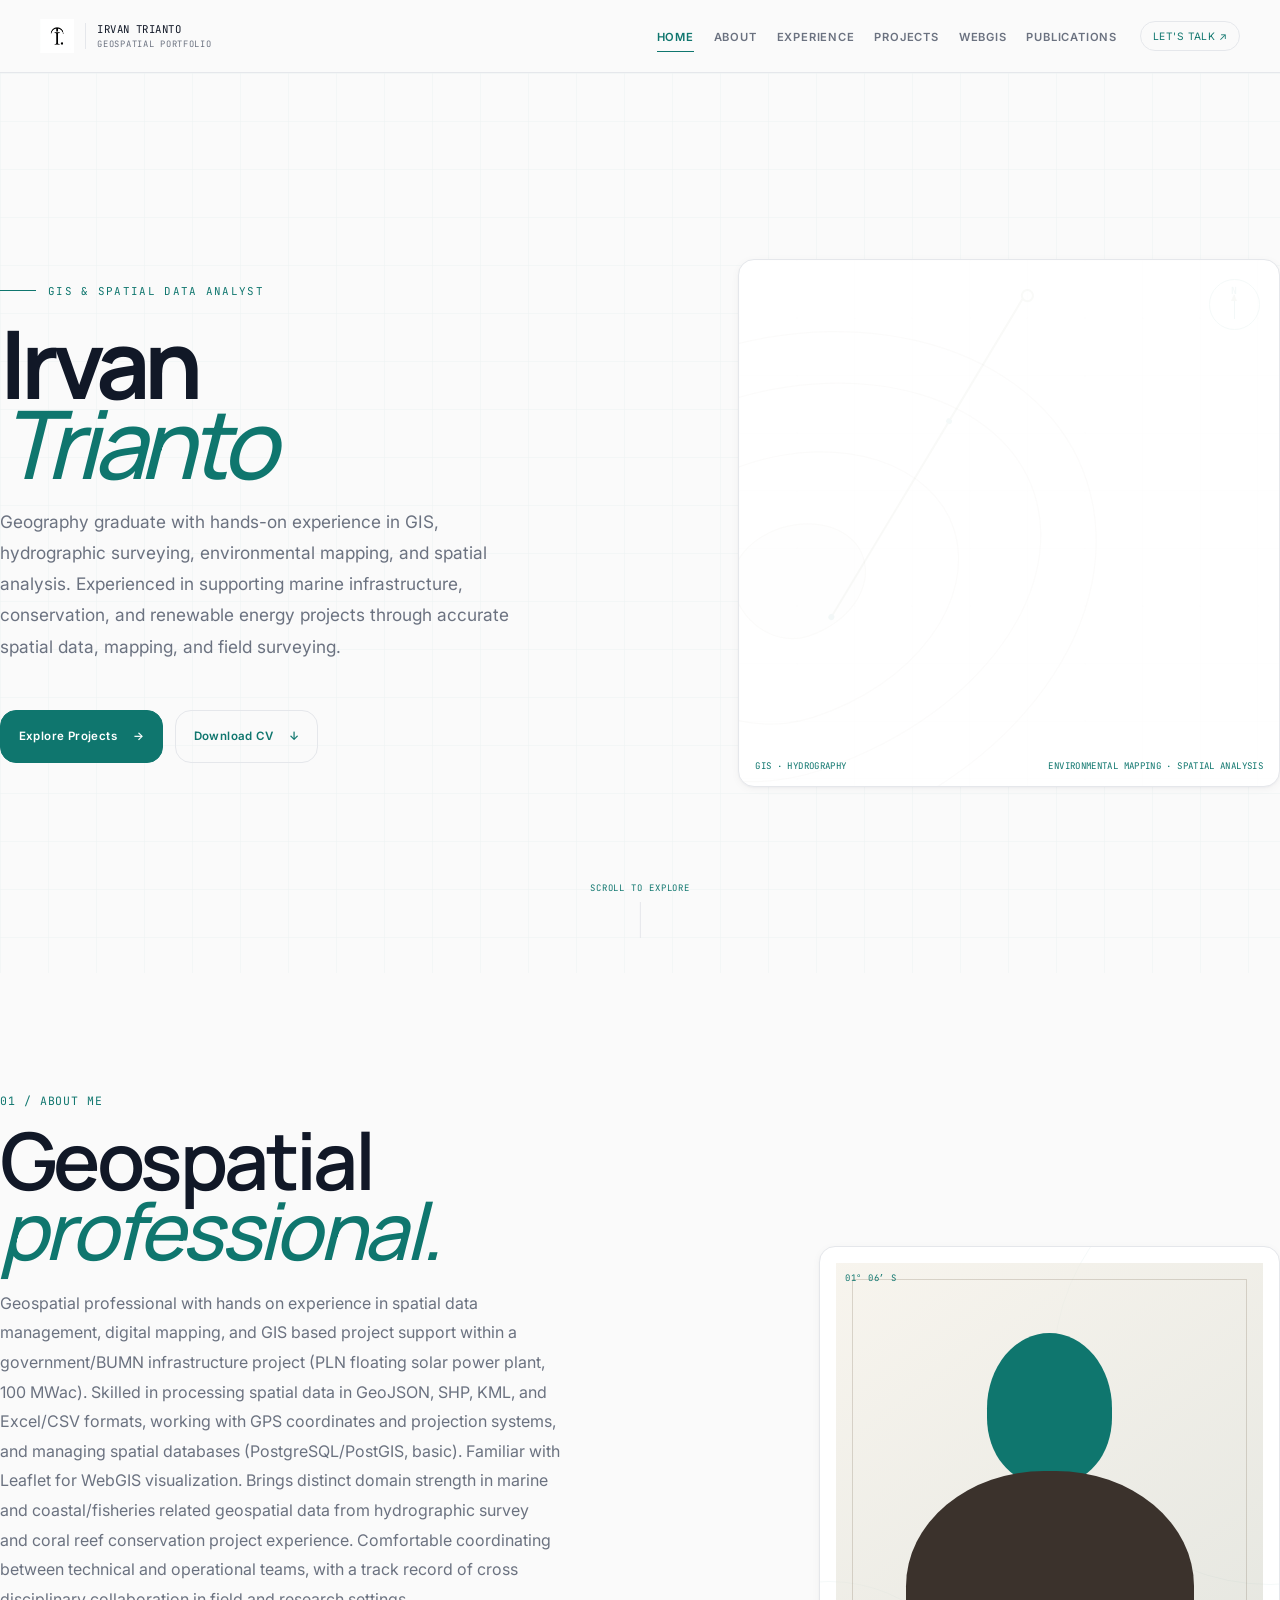
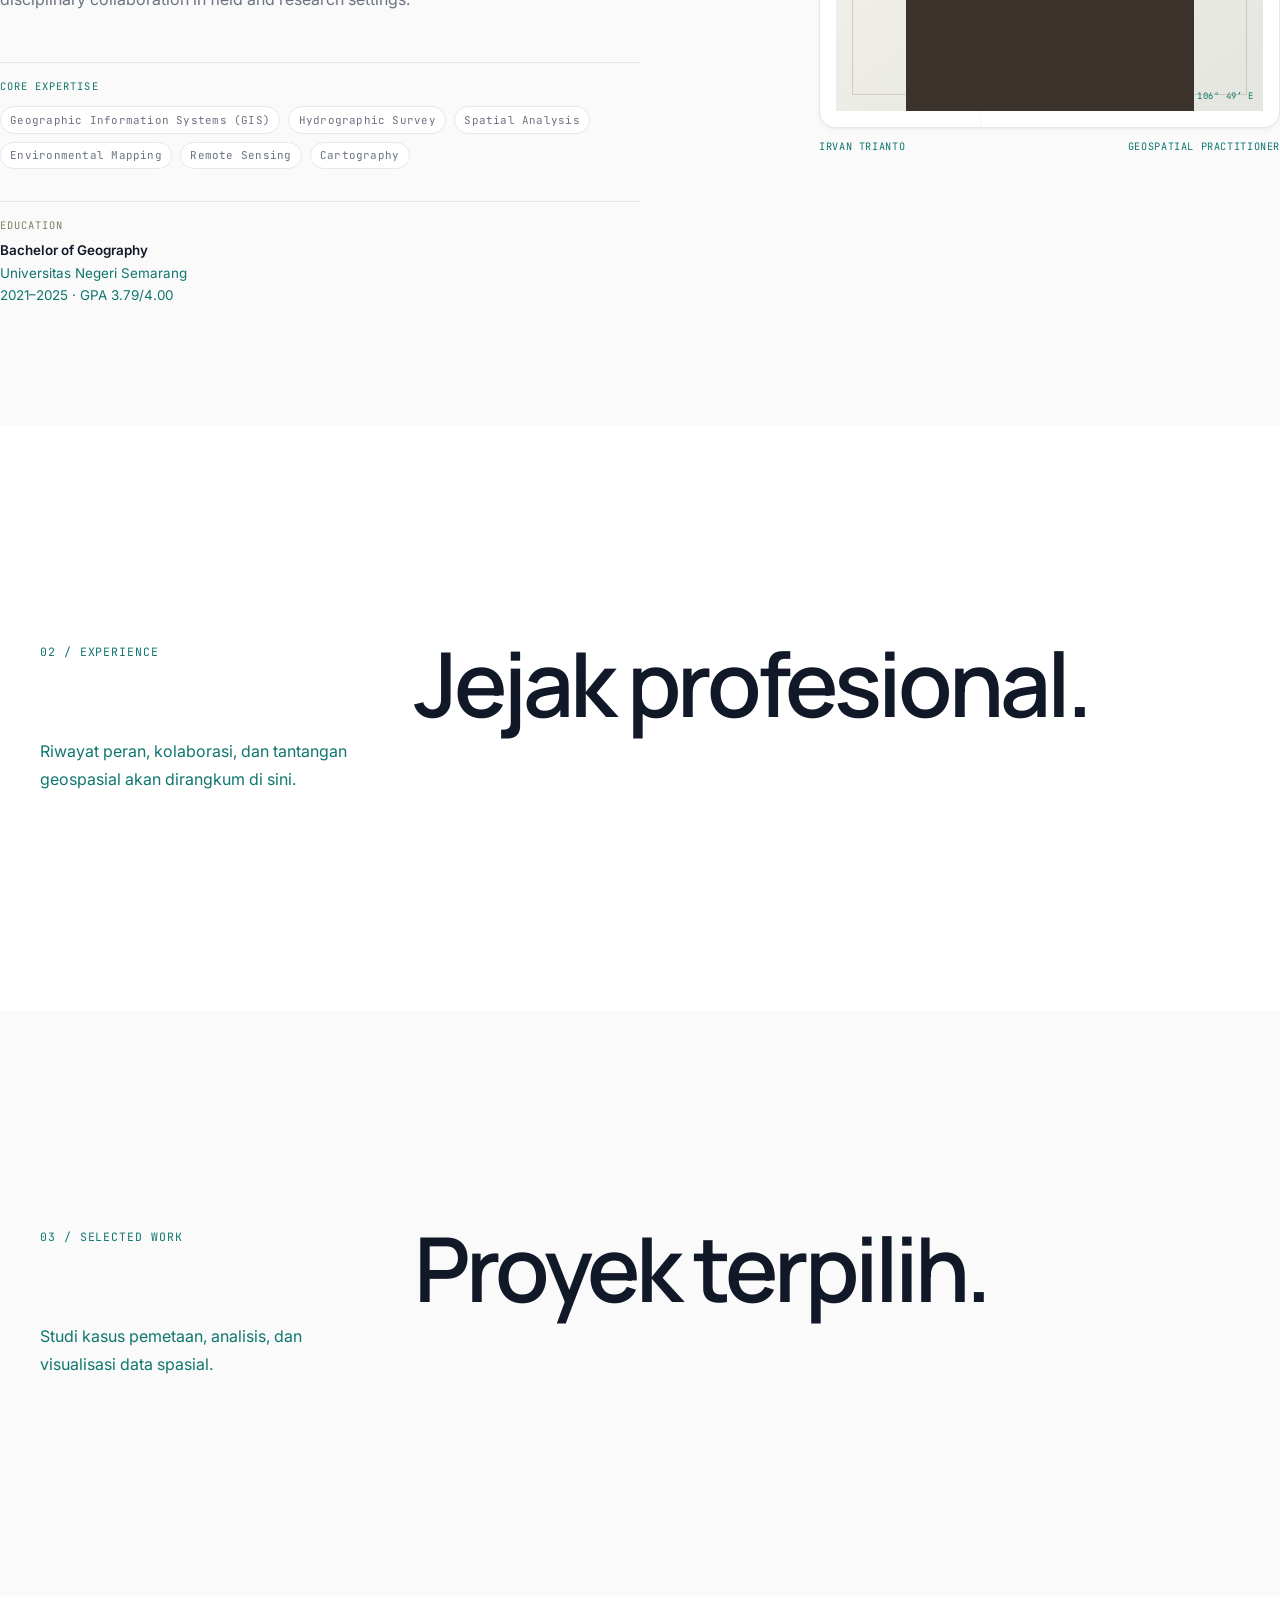
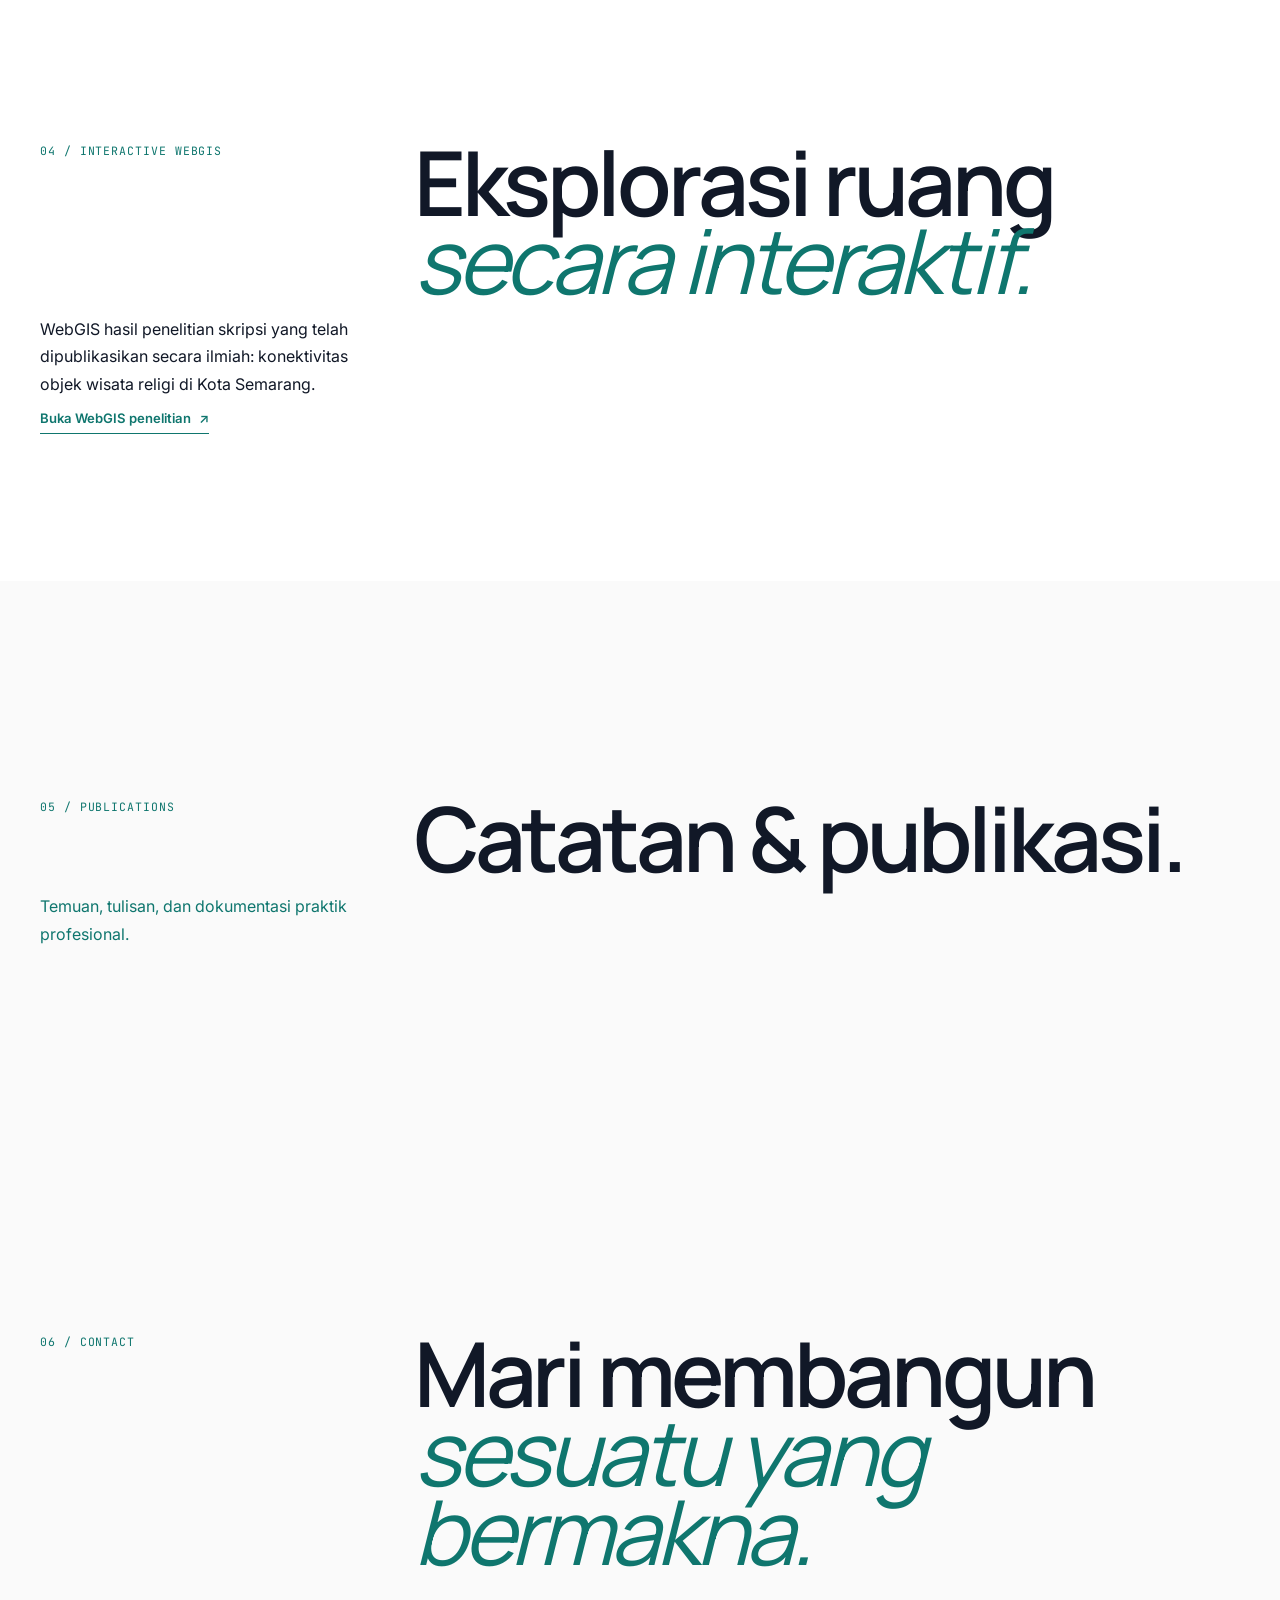
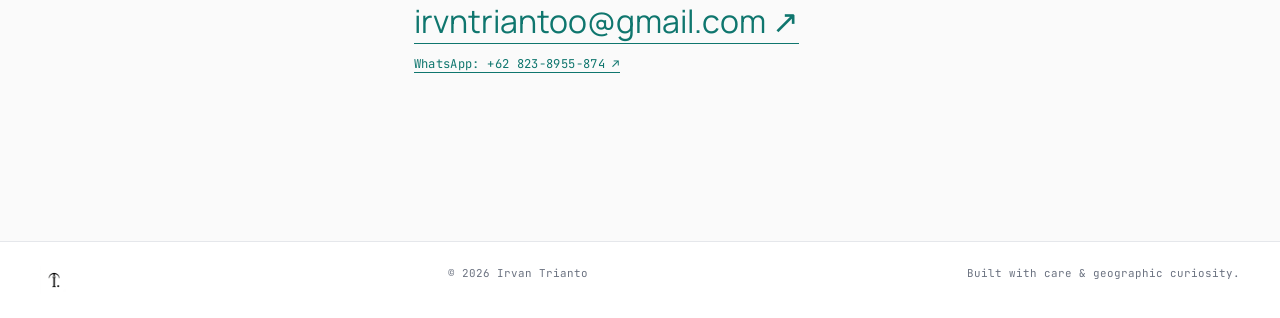
==== index.html @ 7fb6d243 "Refactor design system and brand identity" ====
<!DOCTYPE html>
<html lang="id">
<head>
  <meta charset="UTF-8">
  <meta name="viewport" content="width=device-width, initial-scale=1.0">
  <meta name="description" content="Portofolio GIS Irvan Trianto: pemetaan, hidrografi, lingkungan, dan WebGIS.">
  <title>Irvan Trianto | GIS Portfolio</title>
  <link rel="icon" href="assets/icons/logo.png" type="image/png">
  <link rel="stylesheet" href="assets/css/style.css">
</head>
<body>
  <a class="skip-link" href="#main-content">Lewati ke konten utama</a>

  <header class="site-header">
    <nav class="navbar container" aria-label="Navigasi utama">
      <a class="brand" href="#home" aria-label="Irvan Trianto, kembali ke beranda">
        <img class="brand__logo" src="assets/icons/logo.png" alt="" aria-hidden="true">
        <span class="brand__name">Irvan Trianto<small>Geospatial Portfolio</small></span>
      </a>
      <button class="menu-toggle" type="button" aria-expanded="false" aria-controls="nav-menu">
        <span class="sr-only">Buka menu navigasi</span><span></span><span></span>
      </button>
      <div class="nav-panel" id="nav-menu">
        <ul class="nav-menu">
          <li><a href="#home">Home</a></li><li><a href="#about">About</a></li>
          <li><a href="#experience">Experience</a></li><li><a href="#projects">Projects</a></li>
          <li><a href="#webgis">WebGIS</a></li><li><a href="#publications">Publications</a></li>
        </ul>
        <a class="nav-contact" href="#contact">Let's talk <span aria-hidden="true">↗</span></a>
      </div>
    </nav>
  </header>

  <main id="main-content">
    <section class="hero" id="home" aria-labelledby="hero-title">
      <div class="container section__content hero-grid grid grid--2">
        <div class="hero-copy section__header">
          <p class="hero-kicker">GIS &amp; Spatial Data Analyst</p>
          <h1 id="hero-title">Irvan<br><em>Trianto</em></h1>
          <p class="hero-lead">Geography graduate with hands-on experience in GIS, hydrographic surveying, environmental mapping, and spatial analysis. Experienced in supporting marine infrastructure, conservation, and renewable energy projects through accurate spatial data, mapping, and field surveying.</p>
          <div class="hero-actions">
            <a class="hero-button hero-button--primary" href="#projects">Explore Projects <span aria-hidden="true">→</span></a>
            <a class="hero-button hero-button--secondary" href="assets/documents/irvan-trianto-cv.pdf" download>Download CV <span aria-hidden="true">↓</span></a>
          </div>
        </div>
        <figure class="hero-map" aria-label="Ilustrasi peta topografi dekoratif">
          <div class="hero-map__grid" aria-hidden="true"></div>
          <div class="hero-map__contours" aria-hidden="true"><i></i><i></i><i></i><i></i></div>
          <div class="hero-map__route" aria-hidden="true"><span></span><span></span></div>
          <figcaption><span>GIS · Hydrography</span><span>Environmental Mapping · Spatial Analysis</span></figcaption>
          <div class="hero-compass" aria-hidden="true"><b>N</b><i></i></div>
        </figure>
      </div>
      <a class="scroll-cue" href="#about"><span>Scroll to explore</span><i aria-hidden="true"></i></a>
    </section>

    <section class="section about" id="about" aria-labelledby="about-title">
      <div class="container section__content about__grid grid grid--2">
        <div class="about__content section__header about-reveal">
          <p class="eyebrow">01 / About me</p>
          <h2 id="about-title">Geospatial<br><em>professional.</em></h2>
          <p class="about__bio">Geospatial professional with hands on experience in spatial data management, digital mapping, and GIS based project support within a government/BUMN infrastructure project (PLN floating solar power plant, 100 MWac). Skilled in processing spatial data in GeoJSON, SHP, KML, and Excel/CSV formats, working with GPS coordinates and projection systems, and managing spatial databases (PostgreSQL/PostGIS, basic). Familiar with Leaflet for WebGIS visualization. Brings distinct domain strength in marine and coastal/fisheries related geospatial data from hydrographic survey and coral reef conservation project experience. Comfortable coordinating between technical and operational teams, with a track record of cross disciplinary collaboration in field and research settings.</p>
          <div class="about__expertise" aria-labelledby="expertise-title">
            <p id="expertise-title">Core expertise</p>
            <ul class="expertise-tags"><li>Geographic Information Systems (GIS)</li><li>Hydrographic Survey</li><li>Spatial Analysis</li><li>Environmental Mapping</li><li>Remote Sensing</li><li>Cartography</li></ul>
          </div>
          <div class="about__education" aria-labelledby="education-title">
            <p id="education-title">Education</p>
            <p><strong>Bachelor of Geography</strong><span>Universitas Negeri Semarang</span><span>2021–2025 · GPA 3.79/4.00</span></p>
          </div>
        </div>
        <figure class="about__portrait about-reveal" aria-label="Area portrait profesional Irvan Trianto">
          <div class="portrait-frame">
            <div class="portrait-placeholder" aria-hidden="true"><span class="portrait-placeholder__head"></span><span class="portrait-placeholder__body"></span></div>
            <span class="portrait-coordinate portrait-coordinate--top" aria-hidden="true">01° 06′ S</span>
            <span class="portrait-coordinate portrait-coordinate--bottom" aria-hidden="true">106° 49′ E</span>
          </div>
          <figcaption><span>Irvan Trianto</span><span>Geospatial practitioner</span></figcaption>
        </figure>
      </div>
    </section>
    <section class="section section--tint" id="experience" aria-labelledby="experience-title"><div class="container section-intro"><p class="eyebrow">02 / Experience</p><h2 id="experience-title">Jejak profesional.</h2><p>Riwayat peran, kolaborasi, dan tantangan geospasial akan dirangkum di sini.</p></div></section>
    <section class="section" id="projects" aria-labelledby="projects-title"><div class="container section-intro"><p class="eyebrow">03 / Selected Work</p><h2 id="projects-title">Proyek terpilih.</h2><p>Studi kasus pemetaan, analisis, dan visualisasi data spasial.</p></div></section>
    <section class="section section--tint" id="webgis" aria-labelledby="webgis-title"><div class="container section-intro"><p class="eyebrow">04 / Interactive WebGIS</p><h2 id="webgis-title">Eksplorasi ruang<br><em>secara interaktif.</em></h2><div><p>WebGIS hasil penelitian skripsi yang telah dipublikasikan secara ilmiah: konektivitas objek wisata religi di Kota Semarang.</p><a class="text-link" href="projects/webgis-wisata-religi-semarang.html">Buka WebGIS penelitian <span aria-hidden="true">↗</span></a></div></div></section>
    <section class="section" id="publications" aria-labelledby="publications-title"><div class="container section-intro"><p class="eyebrow">05 / Publications</p><h2 id="publications-title">Catatan & publikasi.</h2><p>Temuan, tulisan, dan dokumentasi praktik profesional.</p></div></section>
    <section class="section section--contact" id="contact" aria-labelledby="contact-title"><div class="container section-intro"><p class="eyebrow">06 / Contact</p><h2 id="contact-title">Mari membangun<br><em>sesuatu yang bermakna.</em></h2><div class="contact-links"><a class="contact-email" href="mailto:irvntriantoo@gmail.com">irvntriantoo@gmail.com <span aria-hidden="true">↗</span></a><a class="contact-whatsapp" href="https://wa.me/628238955874" target="_blank" rel="noopener noreferrer">WhatsApp: +62 823-8955-874 <span aria-hidden="true">↗</span></a></div></div></section>
  </main>

  <footer class="site-footer"><div class="container"><a class="footer-logo" href="#home" aria-label="Kembali ke beranda"><img src="assets/icons/logo.png" alt="" aria-hidden="true"></a><p>© <span id="current-year"></span> Irvan Trianto</p><p>Built with care & geographic curiosity.</p></div></footer>
  <script src="assets/js/script.js"></script>
</body>
</html>
---- assets/css/style.css ----
@import url('https://fonts.googleapis.com/css2?family=Cormorant+Garamond:ital,wght@0,500;0,600;0,700;1,500;1,600&family=DM+Mono&family=Instrument+Serif:ital@0;1&family=Inter:wght@400;500;600;700&family=JetBrains+Mono:wght@400;500;600&family=Manrope:wght@400;500;600;700&display=swap');

:root { --cream:#f5f0e5; --beige:#e4d9c5; --paper:#fbf8f1; --brown:#3d3026; --ink:#221b16; --olive:#657054; --line:rgba(61,48,38,.2); --serif:"Instrument Serif", Georgia, serif; --sans:Manrope, Arial, sans-serif; --mono:"DM Mono", monospace; }
* { box-sizing:border-box; margin:0; }
html { scroll-behavior:smooth; scroll-padding-top:5rem; }
body { background:var(--cream); color:var(--ink); font:400 16px/1.7 var(--sans); }
a { color:inherit; text-decoration:none; } ul { list-style:none; padding:0; } button { font:inherit; } ::selection { background:var(--olive); color:var(--paper); }
.container { width:min(1200px, calc(100% - 3rem)); margin:auto; }.sr-only { position:absolute; width:1px; height:1px; padding:0; margin:-1px; overflow:hidden; clip:rect(0,0,0,0); white-space:nowrap; border:0; }
.skip-link { position:fixed; top:1rem; left:1rem; z-index:20; padding:.6rem 1rem; background:var(--ink); color:var(--paper); transform:translateY(-200%); }.skip-link:focus { transform:translateY(0); }
.site-header { position:sticky; top:0; z-index:10; border-bottom:1px solid var(--line); background:rgba(245,240,229,.82); backdrop-filter:blur(14px); transition:box-shadow .25s, background-color .25s; }.site-header.is-scrolled { background:rgba(251,248,241,.94); box-shadow:0 6px 22px rgba(61,48,38,.07); }.navbar { min-height:5.25rem; display:flex; align-items:center; justify-content:space-between; gap:1.5rem; }.brand { display:flex; align-items:center; gap:.7rem; flex-shrink:0; }.brand__mark { color:var(--brown); font:600 2rem/1 var(--serif); letter-spacing:-.1em; }.brand__mark span { color:var(--olive); }.brand__name { padding-left:.7rem; border-left:1px solid var(--line); color:var(--brown); font:.67rem/1.2 var(--mono); letter-spacing:.04em; text-transform:uppercase; }.brand__name small { display:block; margin-top:.2rem; color:var(--olive); font-size:.55rem; letter-spacing:.08em; }
.nav-panel,.nav-menu { display:flex; align-items:center; }.nav-panel { gap:1.45rem; }.nav-menu { gap:1.25rem; }.nav-menu a { position:relative; color:var(--brown); font-size:.66rem; font-weight:600; letter-spacing:.07em; text-transform:uppercase; }.nav-menu a::after { content:""; position:absolute; right:0; bottom:-.48rem; left:0; height:1px; background:var(--olive); transform:scaleX(0); transform-origin:right; transition:transform .22s ease; }.nav-menu a:hover::after,.nav-menu a:focus-visible::after,.nav-menu a[aria-current="page"]::after { transform:scaleX(1); transform-origin:left; }.nav-menu a:hover,.nav-menu a:focus-visible,.nav-menu a[aria-current="page"] { color:var(--olive); }.nav-contact { padding:.54rem .75rem; border:1px solid var(--brown); color:var(--brown); font:.64rem/1 var(--mono); letter-spacing:.04em; text-transform:uppercase; transition:background-color .2s,color .2s; }.nav-contact:hover,.nav-contact:focus-visible { background:var(--brown); color:var(--paper); }.menu-toggle { display:none; }
.section { min-height:65vh; display:grid; align-items:center; padding:7rem 0; position:relative; overflow:hidden; }.section--tint { background:var(--beige); }.section-intro { display:grid; grid-template-columns:minmax(8rem,.65fr) minmax(0,1.65fr); gap:1rem 3rem; }.section-intro > p:not(.eyebrow) { max-width:32rem; align-self:end; color:var(--brown); }.eyebrow { color:var(--olive); font: .72rem/1.4 var(--mono); letter-spacing:.08em; text-transform:uppercase; }.section h2 { grid-column:2; max-width:14ch; color:var(--brown); font:clamp(3rem,7vw,6.2rem)/.88 var(--serif); letter-spacing:-.045em; }.section h2 em,.hero h1 em { color:var(--olive); font-weight:400; }.text-link { display:inline-flex; gap:.5rem; align-items:center; width:max-content; border-bottom:1px solid var(--brown); padding-bottom:.2rem; font-size:.82rem; font-weight:600; }.text-link:hover { color:var(--olive); border-color:var(--olive); }
.hero { min-height:calc(100svh - 5rem); padding:5rem 0; display:grid; align-items:center; background-color:var(--paper); }.section-map { background-image:radial-gradient(ellipse at 12% 48%,transparent 0 7%,rgba(101,112,84,.13) 7.2% 7.5%,transparent 7.7% 12%,rgba(101,112,84,.1) 12.2% 12.45%,transparent 12.7% 19%),linear-gradient(125deg,transparent 75%,rgba(61,48,38,.06) 75.1% 75.3%,transparent 75.4%); }.hero-grid { display:grid; grid-template-columns:1.5fr .75fr; gap:3rem; align-items:end; }.hero-copy { max-width:46rem; }.hero h1 { margin:.7rem 0 1.8rem; color:var(--brown); font:clamp(5.2rem,12vw,10rem)/.73 var(--serif); letter-spacing:-.07em; }.hero-lead { max-width:31rem; color:var(--brown); font-size:clamp(1rem,2vw,1.18rem); }.hero-actions { display:flex; align-items:center; gap:1.8rem; margin-top:2.3rem; }.button { display:inline-block; padding:.8rem 1.3rem; background:var(--brown); color:var(--paper); font-size:.78rem; font-weight:600; }.button:hover { background:var(--olive); }.map-card { min-height:19rem; padding:1.5rem; display:flex; flex-direction:column; justify-content:space-between; border:1px solid var(--brown); background:rgba(228,217,197,.38); }.map-card__number { font:.68rem var(--mono); color:var(--olive); }.map-card__label { font:.75rem/1.6 var(--mono); text-transform:uppercase; }.compass { position:relative; margin:auto; width:5.2rem; height:5.2rem; border:1px solid var(--brown); border-radius:50%; display:grid; place-items:start center; padding-top:.25rem; font:.65rem var(--mono); }.compass i { position:absolute; top:1.15rem; width:1px; height:2.7rem; background:var(--brown); transform:rotate(35deg); }.compass i::after { content:""; position:absolute; top:-.05rem; left:-.24rem; border-left:.25rem solid transparent; border-right:.25rem solid transparent; border-bottom:.6rem solid var(--olive); }
.section-intro .text-link,.contact-email { grid-column:2; margin-top:.6rem; }.section--contact { min-height:75vh; }.contact-email { width:max-content; color:var(--olive); border-bottom:1px solid currentColor; font:clamp(1.2rem,3vw,2rem) var(--serif); }.site-footer { padding:1.5rem 0; background:var(--brown); color:var(--beige); font:.68rem var(--mono); }.site-footer .container { display:flex; justify-content:space-between; gap:1rem; }
@media (max-width:800px) { .brand__name { display:none; }.menu-toggle { display:grid; width:2.6rem; height:2.6rem; padding:.72rem; gap:.38rem; border:1px solid var(--line); background:transparent; cursor:pointer; }.menu-toggle span:not(.sr-only) { height:1px; background:var(--brown); transition:transform .2s; }.menu-toggle[aria-expanded="true"] span:nth-of-type(2) { transform:translateY:.19rem rotate(45deg); }.menu-toggle[aria-expanded="true"] span:nth-of-type(3) { transform:translateY:-.19rem rotate(-45deg); }.nav-panel { position:absolute; top:calc(100% + 1px); left:0; width:100%; padding:1.5rem max(1.5rem, calc((100% - 1120px)/2)) 1.75rem; display:none; flex-direction:column; align-items:flex-start; gap:1.5rem; background:var(--cream); border-bottom:1px solid var(--line); }.nav-panel.is-open { display:flex; }.nav-menu { flex-direction:column; align-items:flex-start; gap:1.1rem; }.nav-menu a { font-size:.78rem; }.nav-contact { font-size:.7rem; }.hero-grid { grid-template-columns:1fr; }.map-card { min-height:12rem; max-width:24rem; }.section-intro { grid-template-columns:1fr; }.section h2,.section-intro .text-link,.contact-email { grid-column:1; }.section { min-height:auto; padding:5rem 0; } }
@media (max-width:480px) { .container { width:min(100% - 2rem,1120px); }.hero { padding:3.5rem 0; }.hero h1 { font-size:4.6rem; }.hero-actions { align-items:flex-start; flex-direction:column; gap:1.2rem; }.site-footer .container { flex-direction:column; } }
@media (prefers-reduced-motion:reduce) { html { scroll-behavior:auto; } *,*::before,*::after { transition-duration:.01ms !important; } }

/* Sprint 5: Hero */
.hero { --hero-cream:#efe6d2; --hero-brown:#6e5a44; --hero-dark:#3b322c; --hero-olive:#7a8061; --hero-border:#d6cdbd; position:relative; min-height:100svh; display:grid; align-items:center; padding:120px 0; overflow:hidden; background:#f5f1e8; color:var(--hero-dark); font-family:Inter,Arial,sans-serif; }
.hero::before { content:""; position:absolute; inset:0; pointer-events:none; opacity:.45; background:linear-gradient(90deg,transparent 49.95%,rgba(110,90,68,.12) 50%,transparent 50.05%),linear-gradient(rgba(110,90,68,.04) 1px,transparent 1px); background-size:100% 100%,100% 2.5rem; }
.hero-grid { position:relative; z-index:1; display:grid; grid-template-columns:minmax(0,1.08fr) minmax(22rem,.92fr); gap:clamp(3rem,8vw,8rem); align-items:center; }
.hero-copy { max-width:41rem; }.hero-kicker { display:flex; align-items:center; gap:.8rem; color:var(--hero-olive); font:.68rem/1.5 var(--mono); letter-spacing:.12em; text-transform:uppercase; }.hero-kicker::before { content:""; width:2.25rem; height:1px; background:currentColor; }
.hero h1 { margin:1.35rem 0 1.7rem; color:var(--hero-dark); font:600 clamp(4rem,7.4vw,7.35rem)/.84 "Cormorant Garamond",Georgia,serif; letter-spacing:-.055em; }.hero h1 em { color:var(--hero-brown); font-weight:500; }
.hero-lead { max-width:33rem; color:#5d5147; font-size:clamp(.98rem,1.35vw,1.1rem); line-height:1.8; }.hero-actions { display:flex; flex-wrap:wrap; align-items:center; gap:.8rem; margin-top:2.35rem; }.hero-button { display:inline-flex; align-items:center; gap:1.1rem; padding:.9rem 1.1rem; border:1px solid var(--hero-brown); font-size:.72rem; font-weight:600; letter-spacing:.035em; transition:background-color .2s,color .2s,transform .2s; }.hero-button:hover { transform:translateY(-2px); }.hero-button--primary { background:var(--hero-brown); color:#f5f1e8; }.hero-button--primary:hover { background:var(--hero-olive); border-color:var(--hero-olive); }.hero-button--secondary { color:var(--hero-brown); }.hero-button--secondary:hover { background:var(--hero-cream); }
.hero-map { position:relative; isolation:isolate; min-height:clamp(25rem,42vw,33rem); margin:0; overflow:hidden; border:1px solid var(--hero-border); background:var(--hero-cream); }.hero-map__grid { position:absolute; inset:0; opacity:.6; background-image:linear-gradient(rgba(110,90,68,.14) 1px,transparent 1px),linear-gradient(90deg,rgba(110,90,68,.14) 1px,transparent 1px); background-size:3.6rem 3.6rem; }.hero-map__contours { position:absolute; inset:0; transform:rotate(-18deg) scale(1.25); }.hero-map__contours i { position:absolute; border:1px solid rgba(110,90,68,.5); border-radius:48% 52% 57% 43% / 42% 48% 52% 58%; }.hero-map__contours i:nth-child(1) { width:92%; height:76%; top:11%; left:-29%; }.hero-map__contours i:nth-child(2) { width:76%; height:58%; top:19%; left:-21%; }.hero-map__contours i:nth-child(3) { width:50%; height:40%; top:29%; left:-8%; }.hero-map__contours i:nth-child(4) { width:20%; height:17%; top:40%; left:8%; background:rgba(122,128,97,.12); }.hero-map__route { position:absolute; top:12%; right:26%; width:42%; height:72%; border-left:2px solid var(--hero-olive); transform:rotate(31deg); }.hero-map__route::before { content:""; position:absolute; width:.58rem; height:.58rem; border:2px solid var(--hero-olive); border-radius:50%; background:var(--hero-cream); top:-.25rem; left:-.31rem; }.hero-map__route span { position:absolute; width:.36rem; height:.36rem; border-radius:50%; background:var(--hero-brown); left:-.23rem; }.hero-map__route span:first-child { top:39%; }.hero-map__route span:last-child { bottom:-.2rem; }.hero-map figcaption { position:absolute; right:1rem; bottom:.9rem; left:1rem; display:flex; justify-content:space-between; gap:1rem; color:var(--hero-brown); font:.57rem var(--mono); letter-spacing:.04em; text-transform:uppercase; }.hero-compass { position:absolute; top:1.2rem; right:1.2rem; width:3.2rem; height:3.2rem; display:grid; place-items:start center; padding-top:.25rem; border:1px solid var(--hero-brown); border-radius:50%; color:var(--hero-brown); font:.62rem var(--mono); }.hero-compass i { position:absolute; top:.9rem; height:1.55rem; width:1px; background:var(--hero-brown); }.hero-compass i::before { content:""; position:absolute; top:-.06rem; left:-.2rem; border-right:.2rem solid transparent; border-bottom:.45rem solid var(--hero-olive); border-left:.2rem solid transparent; }
.scroll-cue { position:absolute; z-index:1; bottom:2.2rem; left:50%; display:flex; flex-direction:column; align-items:center; gap:.5rem; color:var(--hero-brown); font:.56rem var(--mono); letter-spacing:.1em; text-transform:uppercase; transform:translateX(-50%); }.scroll-cue i { display:block; position:relative; width:1px; height:2.25rem; overflow:hidden; background:var(--hero-border); }.scroll-cue i::after { content:""; position:absolute; top:-100%; left:0; width:1px; height:100%; background:var(--hero-olive); animation:scroll-line 1.8s ease-in-out infinite; } @keyframes scroll-line { to { transform:translateY(200%); } }
@media (max-width:800px) { .hero { min-height:auto; padding:120px 0 8rem; }.hero-grid { grid-template-columns:1fr; }.hero-map { min-height:24rem; max-width:34rem; }.scroll-cue { bottom:1.5rem; } }
@media (max-width:480px) { .hero { padding:120px 0 7rem; }.hero h1 { font-size:3.75rem; }.hero-map { min-height:20rem; }.hero-map figcaption { flex-direction:column; gap:.35rem; }.hero-actions { align-items:stretch; flex-direction:column; gap:.7rem; }.hero-button { justify-content:space-between; } }
@media (prefers-reduced-motion:reduce) { .scroll-cue i::after { animation:none; } }

/* Sprint 6: About */
.about { min-height:auto; padding:120px 0; background:var(--cream); }.about__grid { display:grid; grid-template-columns:minmax(0,1.05fr) minmax(19rem,.7fr); align-items:center; gap:clamp(3rem,10vw,9rem); }.about__content { max-width:40rem; }.about__content h2 { max-width:11ch; margin:1.1rem 0 1.7rem; font-size:clamp(3.6rem,6.2vw,6rem); }.about__content h2 em { color:var(--brown); font-weight:500; }.about__bio { max-width:35rem; color:var(--brown); font-size:1rem; line-height:1.85; }.about__expertise { margin-top:2.4rem; padding-top:1.15rem; border-top:1px solid var(--line); }.about__expertise > p { margin-bottom:.8rem; color:var(--olive); font:.65rem var(--mono); letter-spacing:.1em; text-transform:uppercase; }.expertise-tags { display:flex; flex-wrap:wrap; gap:.5rem; }.expertise-tags li { padding:.36rem .58rem; border:1px solid var(--line); color:var(--brown); font:.68rem var(--mono); letter-spacing:.02em; }
.about__portrait { margin:0; }.portrait-frame { position:relative; min-height:30rem; padding:1rem; overflow:hidden; border:1px solid var(--brown); background:var(--beige); }.portrait-frame::before,.portrait-frame::after { content:""; position:absolute; z-index:0; border:1px solid rgba(110,90,68,.32); border-radius:50%; }.portrait-frame::before { width:27rem; height:27rem; top:-6rem; right:-13rem; }.portrait-frame::after { width:19rem; height:19rem; bottom:-10rem; left:-9rem; }.portrait-placeholder { position:relative; z-index:1; height:100%; min-height:28rem; display:flex; flex-direction:column; align-items:center; justify-content:end; overflow:hidden; background:linear-gradient(145deg,rgba(245,241,232,.75),rgba(122,128,97,.2)); }.portrait-placeholder::before { content:""; position:absolute; inset:1rem; border:1px solid rgba(110,90,68,.22); }.portrait-placeholder__head { position:relative; z-index:1; width:7.8rem; height:9.4rem; border-radius:50% 50% 44% 44%; background:var(--brown); }.portrait-placeholder__body { position:relative; z-index:1; width:18rem; height:15rem; margin-top:-.8rem; border-radius:48% 48% 0 0; background:var(--dark, #3b322c); }.portrait-coordinate { position:absolute; z-index:2; color:var(--brown); font:.56rem var(--mono); letter-spacing:.08em; }.portrait-coordinate--top { top:1.55rem; left:1.55rem; }.portrait-coordinate--bottom { right:1.55rem; bottom:1.55rem; }.about__portrait figcaption { display:flex; justify-content:space-between; gap:1rem; margin-top:.75rem; color:var(--brown); font:.64rem var(--mono); letter-spacing:.06em; text-transform:uppercase; }.about__portrait figcaption span:last-child { color:var(--olive); }
.js .about-reveal { opacity:0; transform:translateY(1rem); transition:opacity .6s ease,transform .6s ease; }.js .about-reveal.is-visible { opacity:1; transform:translateY(0); }.js .about__portrait.about-reveal { transition-delay:.12s; }
@media (max-width:800px) { .about { padding:120px 0; }.about__grid { grid-template-columns:1fr; gap:3.5rem; }.about__portrait { max-width:32rem; }.portrait-frame { min-height:25rem; }.portrait-placeholder { min-height:23rem; } }
@media (max-width:480px) { .portrait-frame { min-height:21rem; }.portrait-placeholder { min-height:19rem; }.portrait-placeholder__head { width:6rem; height:7.3rem; }.portrait-placeholder__body { width:14rem; height:11rem; }.about__portrait figcaption { flex-direction:column; gap:.25rem; } }
@media (prefers-reduced-motion:reduce) { .js .about-reveal { opacity:1; transform:none; transition:none; } }

/* Global typography and colour tokens */
:root { --color-background:#f5f1e8; --color-surface:#efe6d2; --color-text:#3b322c; --color-primary:#6e5a44; --color-accent:#7a8061; --color-border:#d6cdbd; --cream:var(--color-background); --beige:var(--color-surface); --paper:var(--color-background); --brown:var(--color-primary); --ink:var(--color-text); --olive:var(--color-accent); --line:var(--color-border); --font-heading:"Cormorant Garamond",Georgia,serif; --font-body:Inter,Arial,sans-serif; --serif:var(--font-heading); --sans:var(--font-body); --mono:"DM Mono",monospace; --space-1:.25rem; --space-2:.5rem; --space-3:.75rem; --space-4:1rem; --space-5:1.5rem; --space-6:2rem; --space-7:2.5rem; --space-8:3rem; --space-10:4rem; --space-12:5rem; --space-16:7.5rem; --radius-sm:2px; --radius-md:4px; --radius-lg:8px; --radius-pill:999px; --shadow-sm:0 4px 12px rgba(59,50,44,.06); --shadow-md:0 10px 28px rgba(59,50,44,.10); --duration-fast:160ms; --duration-base:240ms; --ease-standard:cubic-bezier(.2,.7,.3,1); --container-max:1200px; --section-space:120px; }
body { background:var(--cream); color:var(--ink); font-family:var(--sans); }
h1,h2,h3,h4,h5,h6 { font-family:var(--serif); color:var(--ink); }

/* Hero alignment and restrained interaction */
.hero { display:flex; align-items:center; }.hero-grid { width:100%; }.hero-button { transition:background-color .2s ease,color .2s ease,border-color .2s ease,transform .2s ease; }.hero-button:hover { transform:translateY(-1px); }

/* Design system: reusable primitives */
.container { width:min(var(--container-max), calc(100% - 3rem)); }
.section { padding-block:var(--section-space); }
.button,.card { border-radius:var(--radius-sm); }
.button { display:inline-flex; align-items:center; justify-content:center; gap:var(--space-2); min-height:2.75rem; padding:0 var(--space-5); border:1px solid var(--color-primary); background:var(--color-primary); color:var(--color-background); font:600 .72rem/1 var(--font-body); letter-spacing:.04em; text-transform:uppercase; transition:background-color var(--duration-base) var(--ease-standard),color var(--duration-base) var(--ease-standard),border-color var(--duration-base) var(--ease-standard),transform var(--duration-base) var(--ease-standard); }.button:hover { transform:translateY(-1px); background:var(--color-accent); border-color:var(--color-accent); }.button--outline { background:transparent; color:var(--color-primary); }.button--outline:hover { background:var(--color-surface); color:var(--color-primary); border-color:var(--color-primary); }.card { border:1px solid var(--color-border); background:var(--color-surface); box-shadow:var(--shadow-sm); }
.u-stack > * + * { margin-top:var(--space-4); }.u-stack--lg > * + * { margin-top:var(--space-8); }.u-text-center { text-align:center; }.u-visually-hidden { position:absolute; width:1px; height:1px; padding:0; margin:-1px; overflow:hidden; clip:rect(0,0,0,0); white-space:nowrap; border:0; }

/* Design system adoption: Hero */
.hero { --hero-cream:var(--color-surface); --hero-brown:var(--color-primary); --hero-dark:var(--color-text); --hero-olive:var(--color-accent); --hero-border:var(--color-border); padding-block:var(--section-space); background:var(--color-background); }.hero-kicker { gap:var(--space-3); }.hero h1 { margin:var(--space-5) 0 var(--space-5); font-family:var(--font-heading); }.hero-lead { font-family:var(--font-body); }.hero-actions { gap:var(--space-3); margin-top:var(--space-7); }.hero-button { gap:var(--space-4); padding:var(--space-4) 1.1rem; border-radius:var(--radius-sm); transition:background-color var(--duration-base) var(--ease-standard),color var(--duration-base) var(--ease-standard),border-color var(--duration-base) var(--ease-standard),transform var(--duration-base) var(--ease-standard); }.hero-map { border-color:var(--color-border); border-radius:var(--radius-sm); }.scroll-cue { transition:color var(--duration-fast) var(--ease-standard); }

/* Design system adoption: About */
.about { padding-block:var(--section-space); background:var(--color-background); }.about__content h2 { margin:var(--space-4) 0 var(--space-5); font-family:var(--font-heading); }.about__bio { color:var(--color-primary); font-family:var(--font-body); }.about__expertise { margin-top:var(--space-7); padding-top:var(--space-4); border-color:var(--color-border); }.expertise-tags { gap:var(--space-2); }.expertise-tags li { border-color:var(--color-border); color:var(--color-primary); border-radius:var(--radius-sm); }.portrait-frame { padding:var(--space-4); border-color:var(--color-primary); background:var(--color-surface); border-radius:var(--radius-sm); }.about__portrait figcaption { gap:var(--space-4); margin-top:var(--space-3); color:var(--color-primary); }.js .about-reveal { transform:translateY(var(--space-4)); transition:opacity 600ms var(--ease-standard),transform 600ms var(--ease-standard); }
.about__education { margin-top:var(--space-6); padding-top:var(--space-4); border-top:1px solid var(--color-border); }.about__education > p:first-child { margin-bottom:var(--space-2); color:var(--color-accent); font:.65rem var(--mono); letter-spacing:.1em; text-transform:uppercase; }.about__education > p:last-child { display:grid; gap:.1rem; color:var(--color-primary); font-size:.84rem; line-height:1.55; }.about__education strong { color:var(--color-text); font-weight:600; }.about__education span { display:block; }

/* Layout system */
:root { --layout-gap:clamp(1.5rem, 4vw, 3rem); --layout-gap-wide:clamp(3rem, 8vw, 8rem); --rhythm-block:var(--section-space); }
.section { padding-block:var(--rhythm-block); }.section__content { width:100%; }.section__header { min-width:0; }.grid { display:grid; gap:var(--layout-gap); }.grid--2 { grid-template-columns:repeat(2, minmax(0, 1fr)); }.grid--3 { grid-template-columns:repeat(3, minmax(0, 1fr)); }.grid--4 { grid-template-columns:repeat(4, minmax(0, 1fr)); }
.hero-grid.grid--2 { grid-template-columns:minmax(0,1.08fr) minmax(22rem,.92fr); gap:var(--layout-gap-wide); }.about__grid.grid--2 { grid-template-columns:minmax(0,1.05fr) minmax(19rem,.7fr); gap:clamp(3rem,10vw,9rem); }
@media (max-width:800px) { .grid--2,.grid--3,.grid--4,.hero-grid.grid--2,.about__grid.grid--2 { grid-template-columns:1fr; } }

/* Contact links */
.contact-links { display:grid; grid-column:2; gap:var(--space-3); margin-top:var(--space-3); }.contact-links .contact-email { grid-column:auto; margin-top:0; }.contact-whatsapp { width:max-content; color:var(--color-primary); border-bottom:1px solid currentColor; font:.76rem var(--mono); letter-spacing:.03em; }.contact-whatsapp:hover,.contact-whatsapp:focus-visible { color:var(--color-accent); }
@media (max-width:800px) { .contact-links { grid-column:1; } }

/* Phase 1 — Spatial Precision identity (scoped away from WebGIS) */
body:not(.webgis-page) { --color-background:#fafafa; --color-surface:#ffffff; --color-text:#111827; --color-secondary:#6b7280; --color-border:#e5e7eb; --color-primary:#0f766e; --color-primary-hover:#115e59; --color-success:#16a34a; --color-warning:#d97706; --color-danger:#dc2626; --cream:var(--color-background); --beige:var(--color-surface); --paper:var(--color-surface); --brown:var(--color-primary); --ink:var(--color-text); --olive:var(--color-primary); --line:var(--color-border); --font-body:Inter,Arial,sans-serif; --font-heading:Manrope,Arial,sans-serif; --font-mono:"JetBrains Mono",monospace; --sans:var(--font-body); --serif:var(--font-heading); --mono:var(--font-mono); --space-1:4px; --space-2:8px; --space-3:12px; --space-4:16px; --space-5:24px; --space-6:32px; --space-7:48px; --space-8:64px; --space-10:96px; --space-12:128px; --space-16:128px; --radius-sm:16px; --radius-md:16px; --radius-lg:16px; --radius-pill:999px; --shadow-sm:0 1px 2px rgba(17,24,39,.03),0 2px 8px rgba(17,24,39,.04); --shadow-md:0 8px 24px rgba(17,24,39,.07); --duration-fast:160ms; --duration-base:240ms; --ease-standard:cubic-bezier(.2,.7,.3,1); --section-space:128px; background:var(--color-background); color:var(--color-text); font-family:var(--font-body); }
body:not(.webgis-page) h1,body:not(.webgis-page) h2,body:not(.webgis-page) h3 { color:var(--color-text); font-family:var(--font-heading); font-weight:600; letter-spacing:-.045em; } body:not(.webgis-page) :focus-visible { outline:3px solid rgba(15,118,110,.35); outline-offset:3px; }
body:not(.webgis-page) .site-header { border-color:var(--color-border); background:rgba(250,250,250,.9); box-shadow:none; } body:not(.webgis-page) .site-header.is-scrolled { background:rgba(255,255,255,.94); box-shadow:var(--shadow-sm); } body:not(.webgis-page) .navbar { min-height:72px; }.brand__logo { width:34px; height:34px; color:var(--color-text); }.brand__name { border-color:var(--color-border); color:var(--color-text); font-family:var(--font-mono); }.brand__name small { color:var(--color-secondary); }.nav-menu a { color:var(--color-secondary); font-family:var(--font-body); font-size:.7rem; }.nav-menu a:hover,.nav-menu a:focus-visible,.nav-menu a[aria-current="page"] { color:var(--color-primary); }.nav-menu a::after { background:var(--color-primary); }.nav-contact { border-color:var(--color-border); border-radius:var(--radius-sm); color:var(--color-primary); font-family:var(--font-body); }.nav-contact:hover,.nav-contact:focus-visible { border-color:var(--color-primary); background:var(--color-primary); color:#fff; }
body:not(.webgis-page) .hero,body:not(.webgis-page) .about { background:var(--color-background); } body:not(.webgis-page) .section--tint { background:var(--color-surface); } body:not(.webgis-page) .hero::before { opacity:.04; background-image:linear-gradient(rgba(15,118,110,.7) 1px,transparent 1px),linear-gradient(90deg,rgba(15,118,110,.7) 1px,transparent 1px); background-size:48px 48px; } body:not(.webgis-page) .hero h1 { color:var(--color-text); font-family:var(--font-heading); font-weight:700; letter-spacing:-.065em; } body:not(.webgis-page) .hero h1 em,body:not(.webgis-page) .about__content h2 em { color:var(--color-primary); } body:not(.webgis-page) .hero-lead,body:not(.webgis-page) .about__bio { color:var(--color-secondary); } body:not(.webgis-page) .hero-kicker,body:not(.webgis-page) .eyebrow { color:var(--color-primary); font-family:var(--font-mono); } body:not(.webgis-page) .hero-button,body:not(.webgis-page) .button { min-height:44px; border-radius:var(--radius-sm); background:var(--color-primary); border-color:var(--color-primary); color:#fff; box-shadow:none; } body:not(.webgis-page) .hero-button:hover,body:not(.webgis-page) .button:hover { background:var(--color-primary-hover); border-color:var(--color-primary-hover); } body:not(.webgis-page) .hero-button--secondary,body:not(.webgis-page) .button--outline { background:transparent; border-color:var(--color-border); color:var(--color-primary); } body:not(.webgis-page) .hero-button--secondary:hover,body:not(.webgis-page) .button--outline:hover { background:var(--color-surface); border-color:var(--color-primary); color:var(--color-primary); } body:not(.webgis-page) .button--ghost { border-color:transparent; background:transparent; color:var(--color-primary); } body:not(.webgis-page) .button--ghost:hover { background:rgba(15,118,110,.08); color:var(--color-primary-hover); }
body:not(.webgis-page) .hero-map,body:not(.webgis-page) .portrait-frame,body:not(.webgis-page) .card { border-color:var(--color-border); border-radius:var(--radius-md); background:var(--color-surface); box-shadow:var(--shadow-sm); } body:not(.webgis-page) .card { padding:var(--space-5); transition:box-shadow var(--duration-base) var(--ease-standard),transform var(--duration-base) var(--ease-standard); } body:not(.webgis-page) .card:hover { box-shadow:var(--shadow-md); transform:translateY(-2px); } body:not(.webgis-page) .hero-map__grid,body:not(.webgis-page) .hero-map__contours,body:not(.webgis-page) .hero-map__route,body:not(.webgis-page) .hero-compass { opacity:.045; } body:not(.webgis-page) .portrait-frame::before,body:not(.webgis-page) .portrait-frame::after { border-color:rgba(15,118,110,.045); } body:not(.webgis-page) .expertise-tags li { border-color:var(--color-border); border-radius:var(--radius-pill); color:var(--color-secondary); background:var(--color-surface); } body:not(.webgis-page) .about__education,body:not(.webgis-page) .about__expertise { border-color:var(--color-border); } body:not(.webgis-page) .contact-email,body:not(.webgis-page) .contact-whatsapp,body:not(.webgis-page) .text-link { color:var(--color-primary); border-color:var(--color-primary); }
body:not(.webgis-page) .site-footer { background:var(--color-surface); border-top:1px solid var(--color-border); color:var(--color-secondary); } body:not(.webgis-page) .footer-logo { display:inline-flex; width:28px; height:28px; color:var(--color-text); } body:not(.webgis-page) .footer-logo img { width:100%; height:100%; } .icon { width:1.1em; height:1.1em; stroke-width:1.8; vertical-align:-.15em; } .icon-button { display:inline-grid; width:40px; height:40px; place-items:center; border:1px solid var(--color-border); border-radius:var(--radius-sm); background:var(--color-surface); color:var(--color-primary); }
@media (max-width:800px) { body:not(.webgis-page) { --section-space:96px; }.brand__logo { width:30px; height:30px; }.site-footer .container { align-items:center; } }
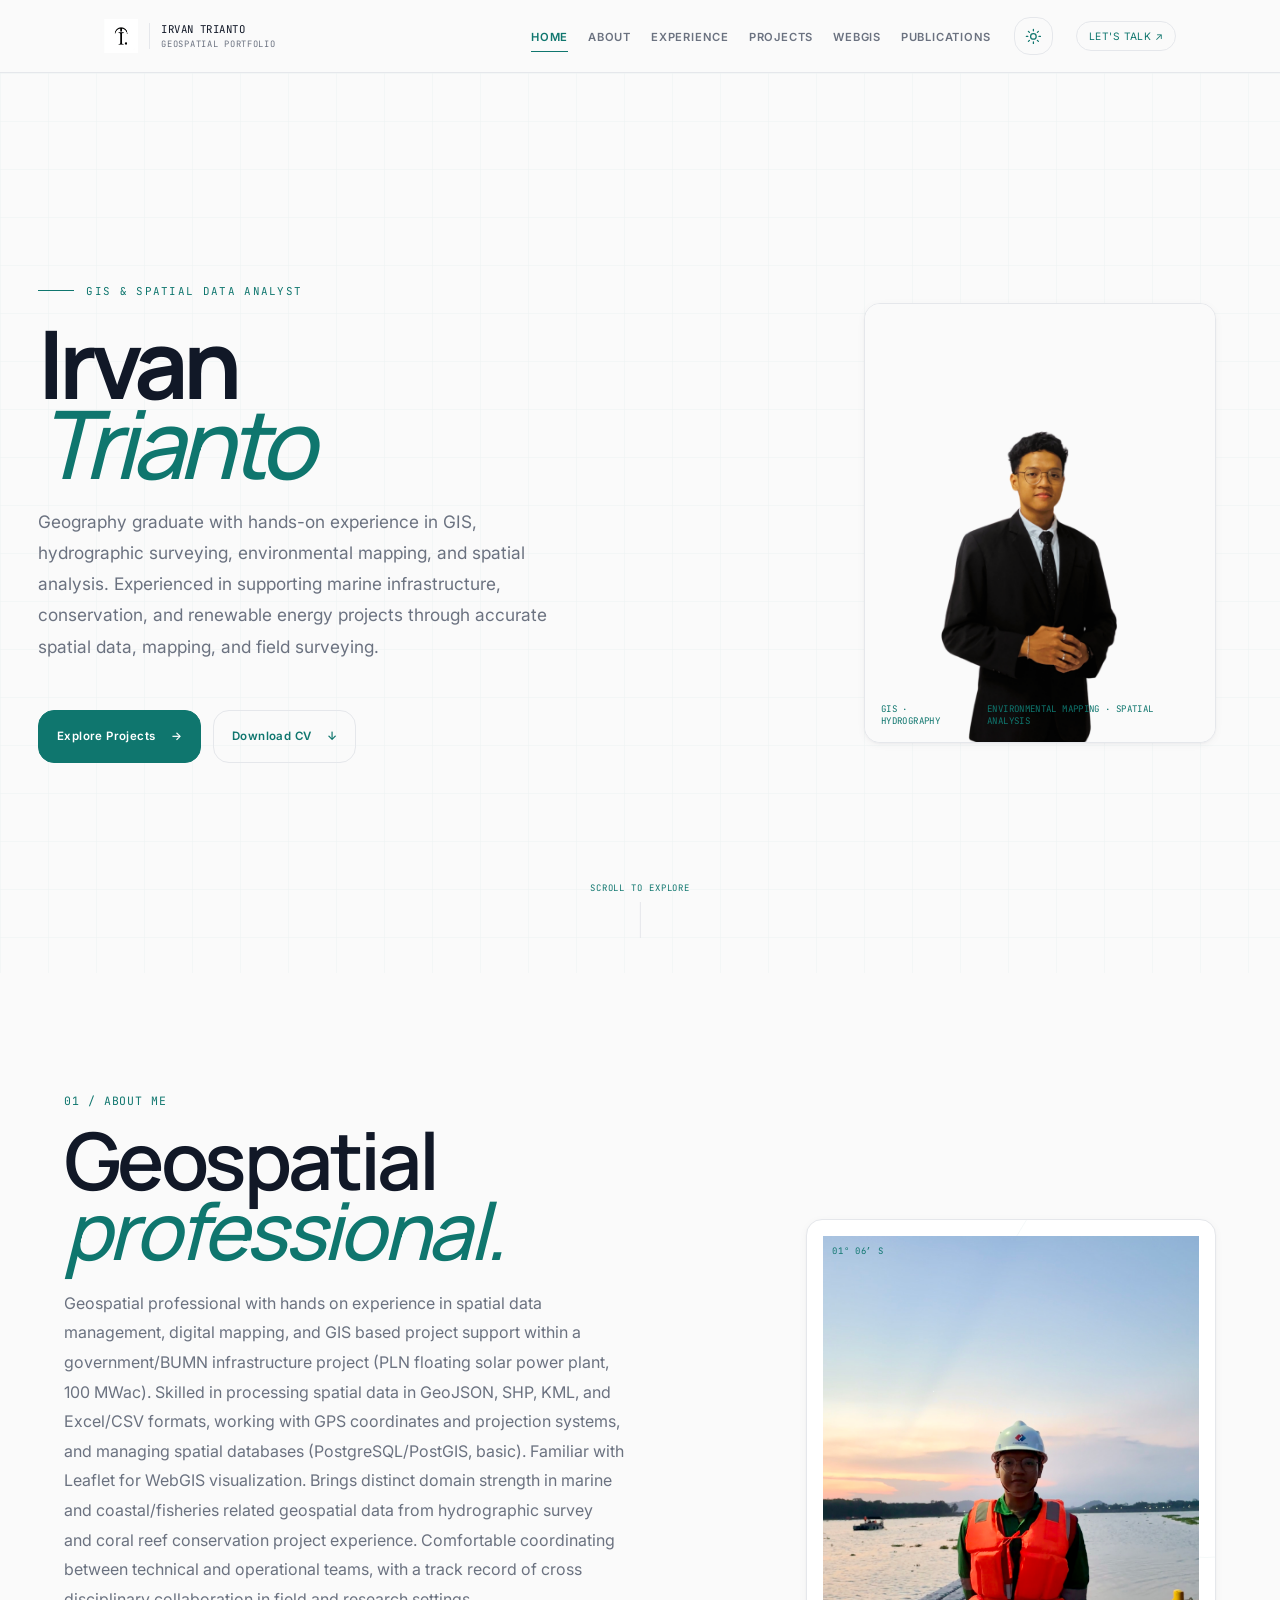
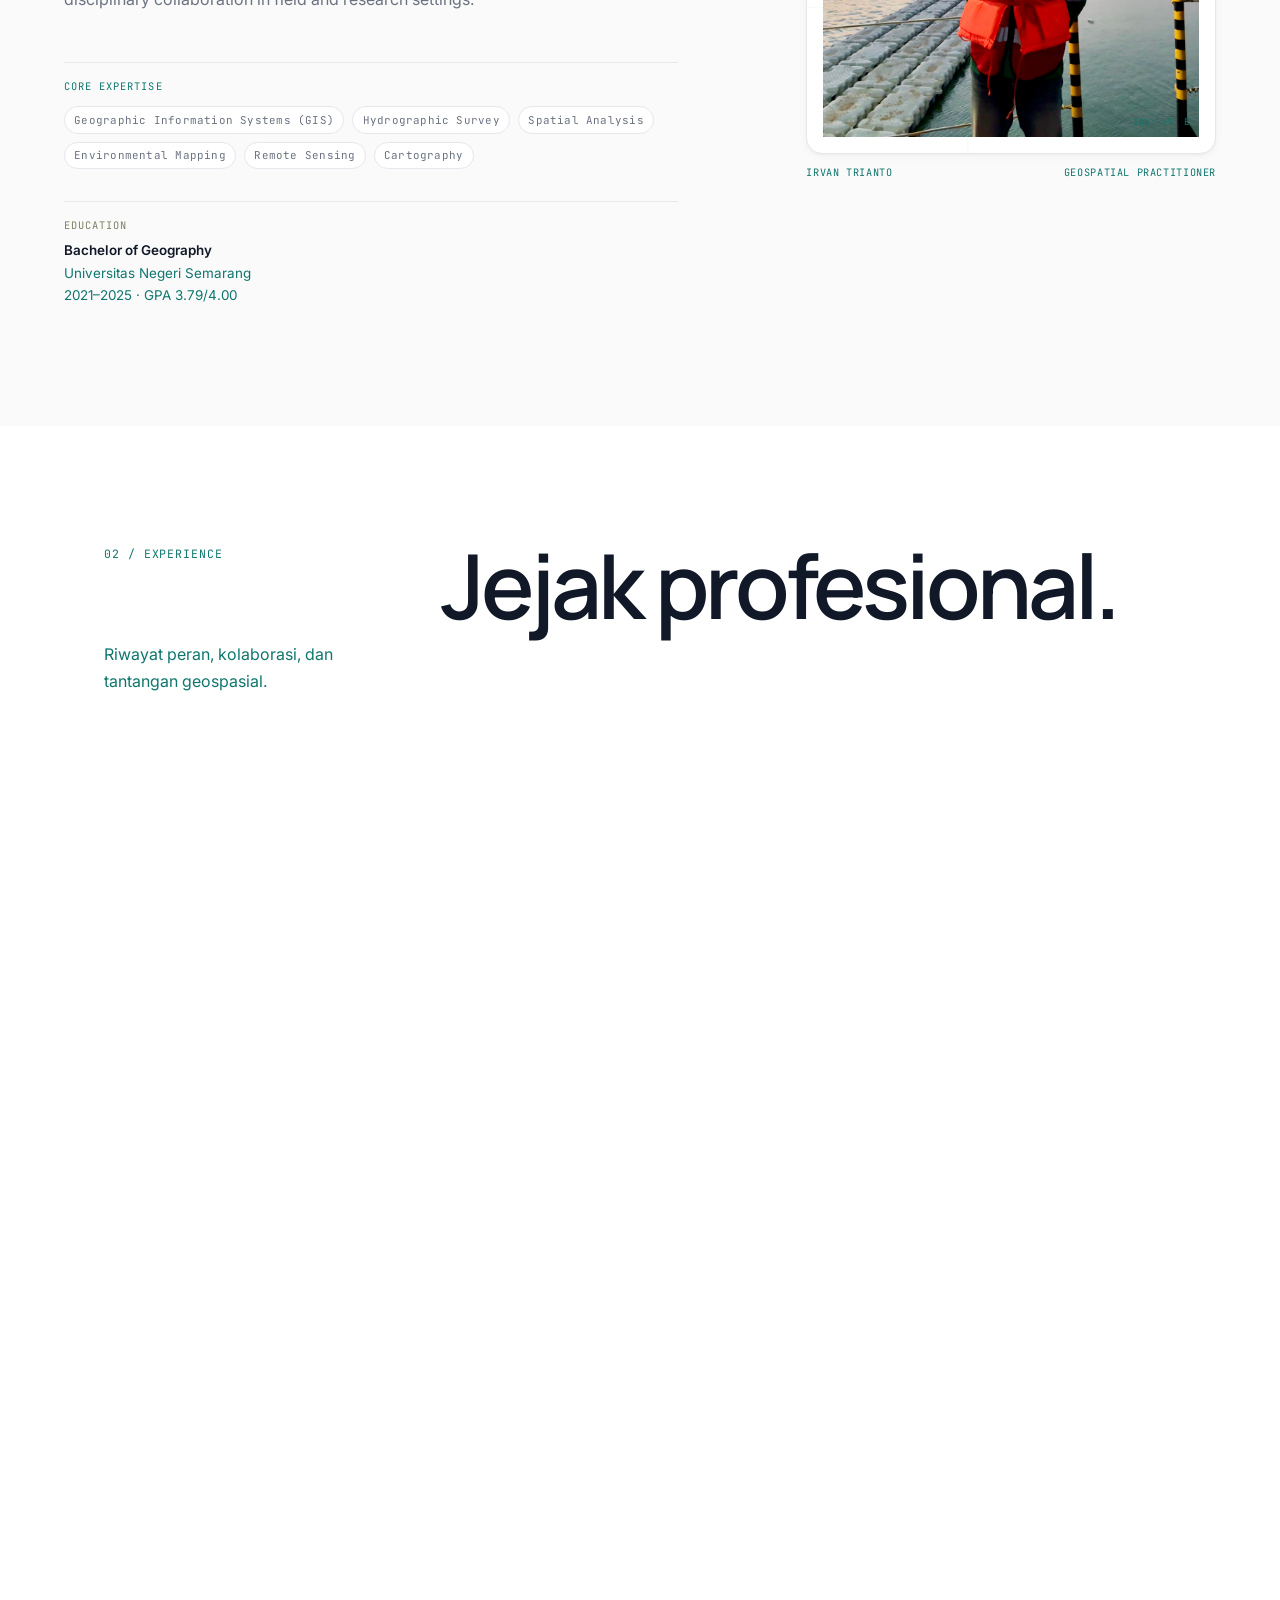
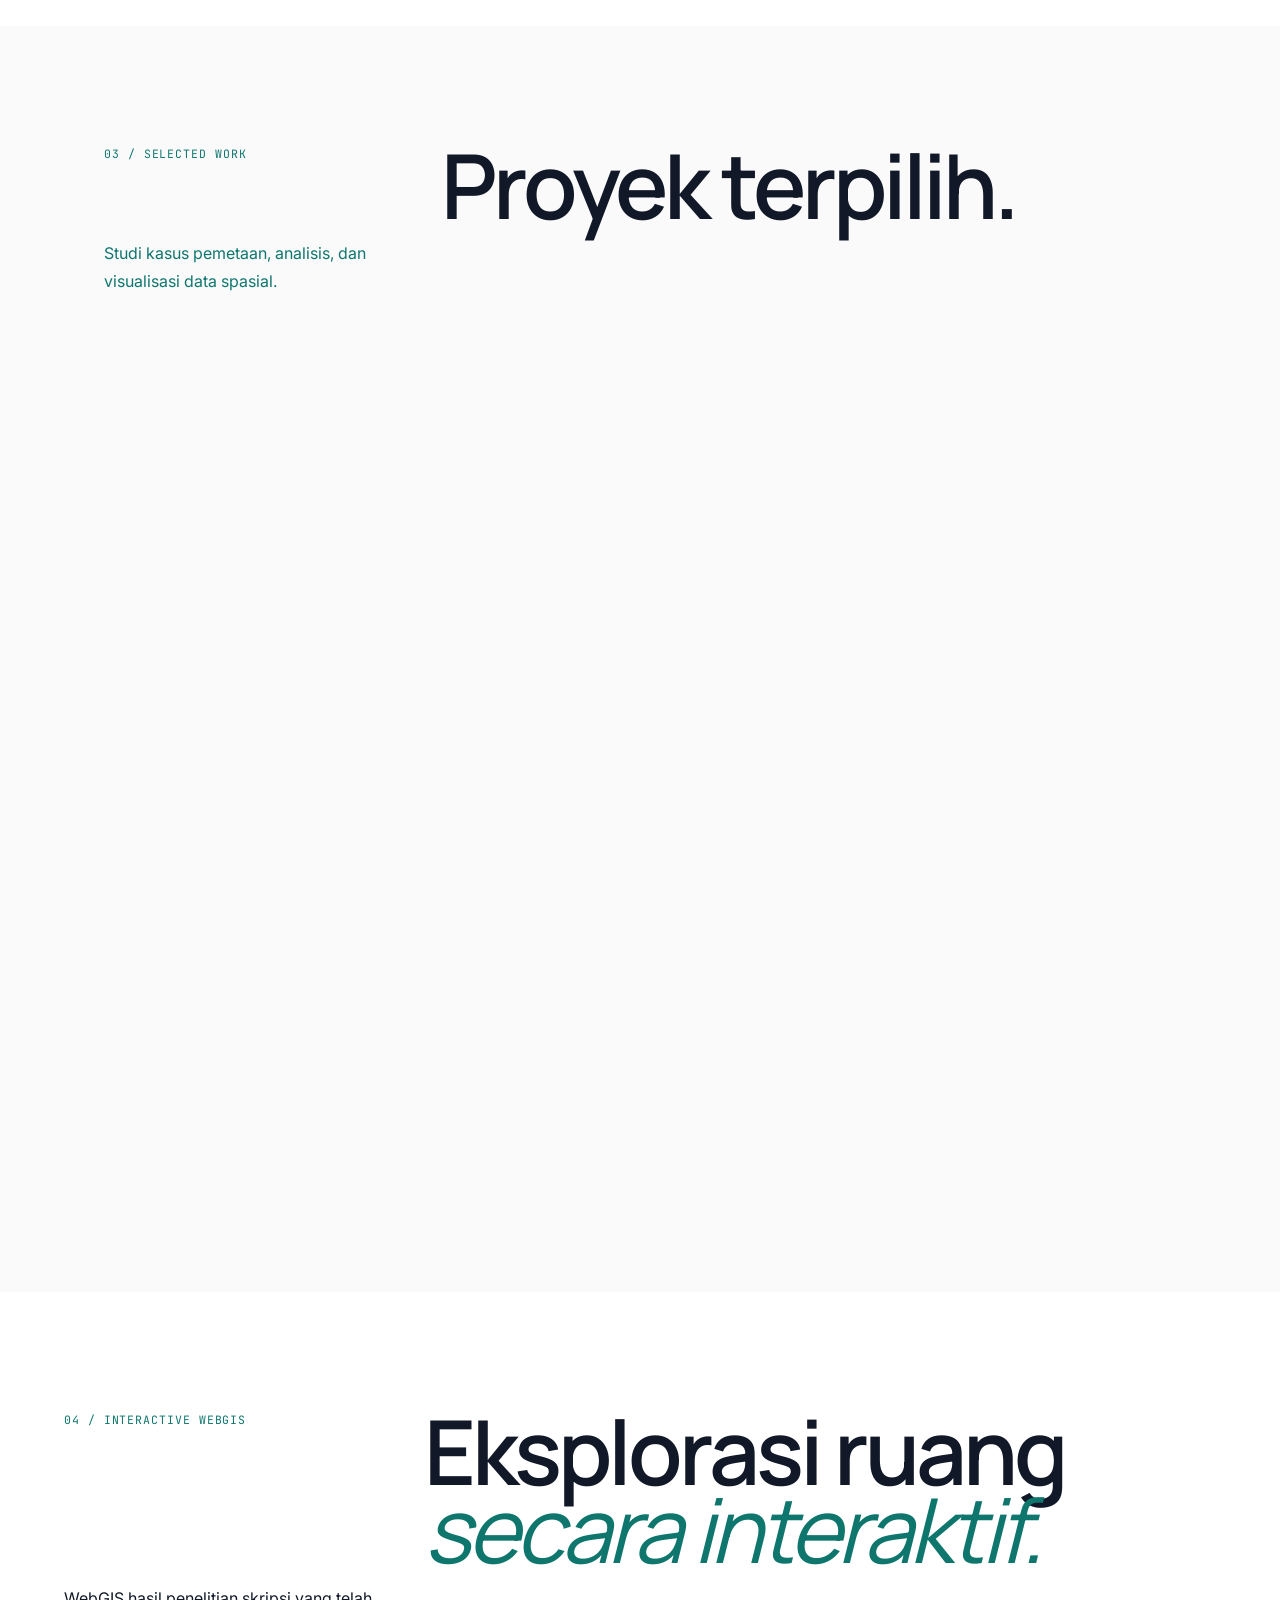
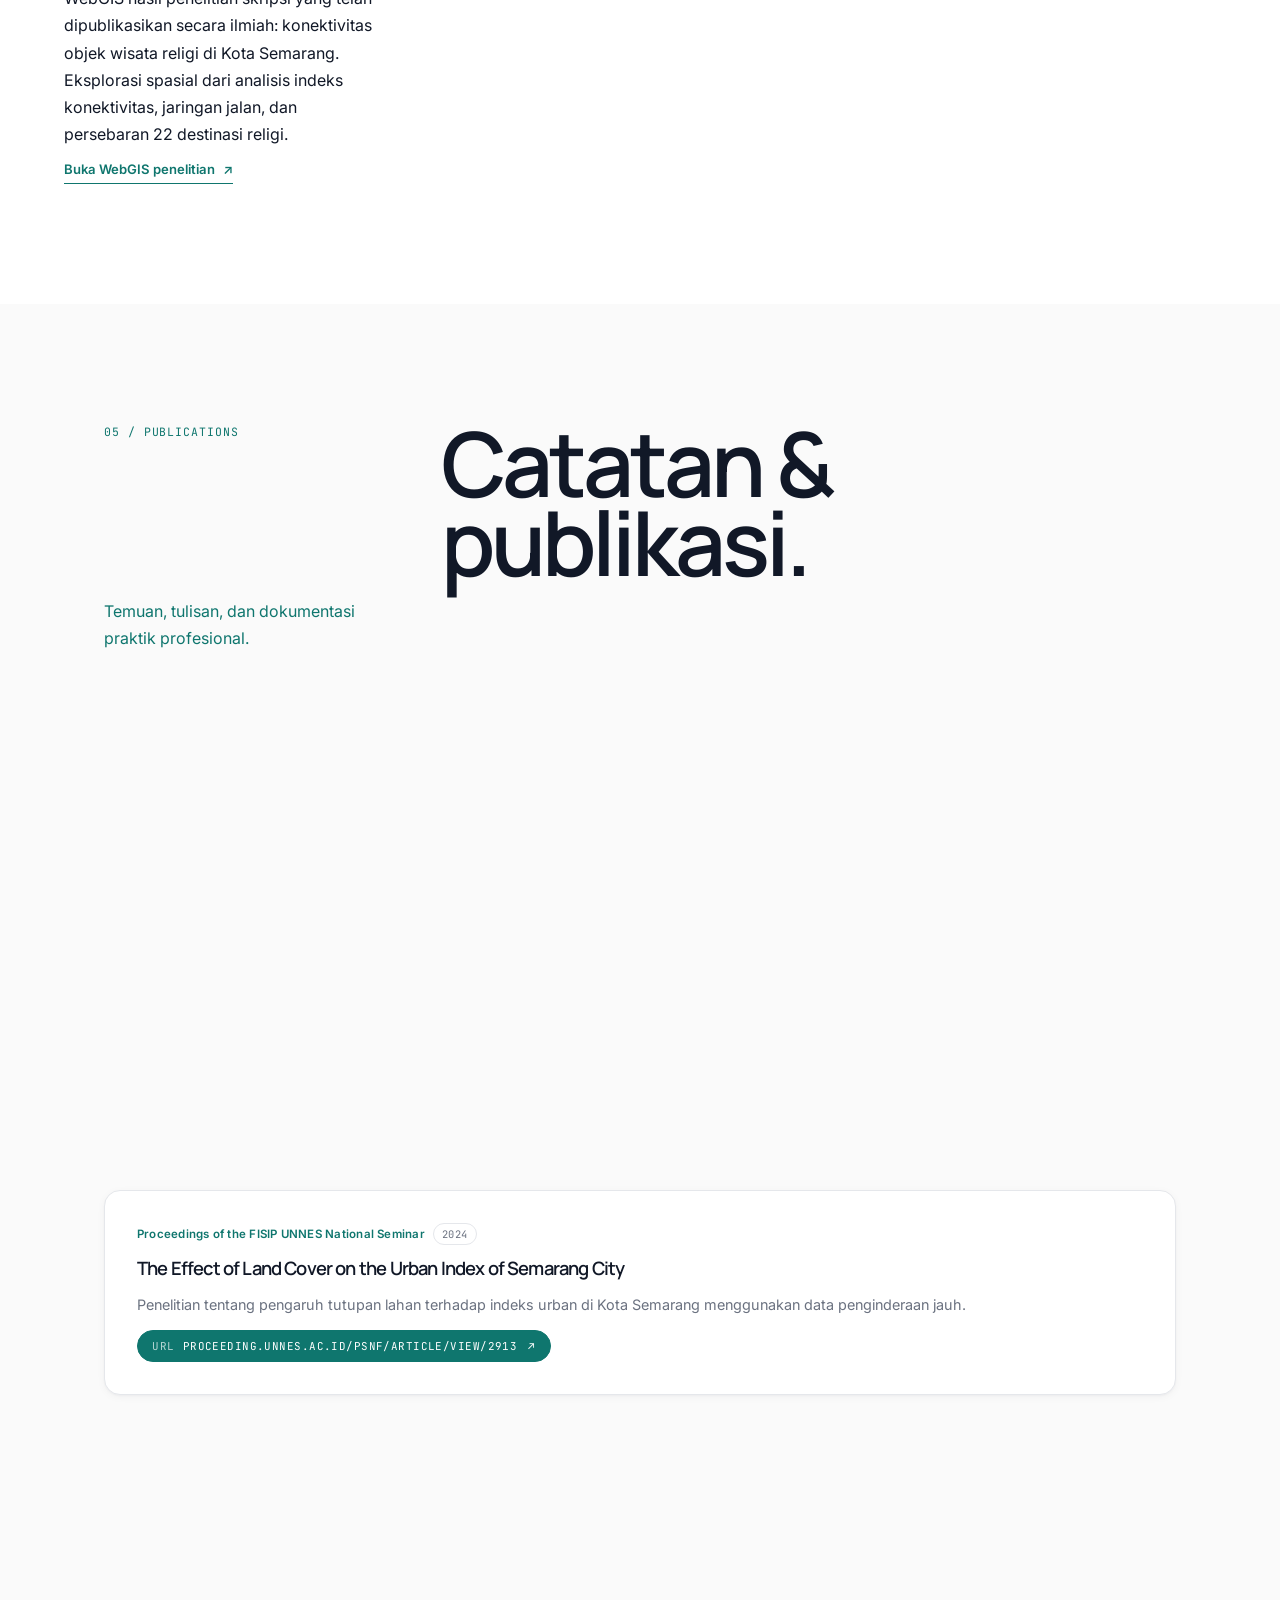
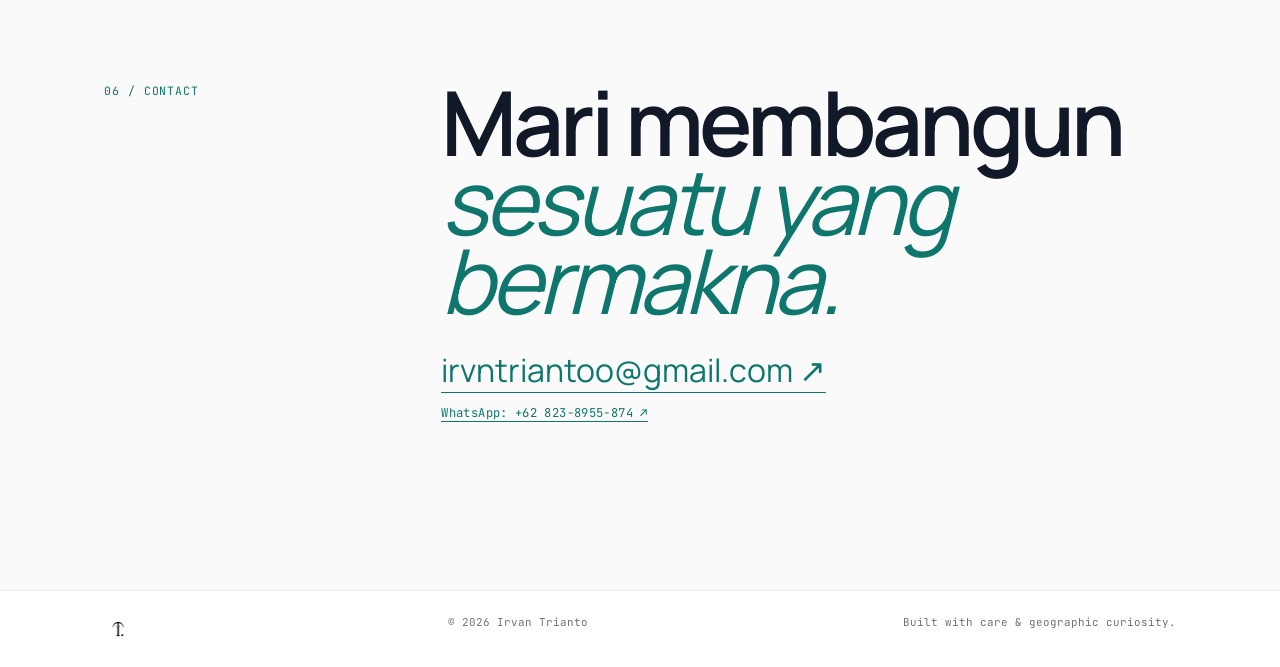
==== commit fd2b4e4e: "fix my webgis" ====
--- a/index.html
+++ b/index.html
@@ -7,6 +7,7 @@
   <title>Irvan Trianto | GIS Portfolio</title>
   <link rel="icon" href="assets/icons/logo.png" type="image/png">
   <link rel="stylesheet" href="assets/css/style.css">
+  <script>(function(){try{var t=localStorage.getItem('theme');if((t==='dark')||(!t&&window.matchMedia('(prefers-color-scheme: dark)').matches))document.documentElement.setAttribute('data-theme','dark');}catch(e){}})();</script>
 </head>
 <body>
   <a class="skip-link" href="#main-content">Lewati ke konten utama</a>
@@ -14,7 +15,7 @@
   <header class="site-header">
     <nav class="navbar container" aria-label="Navigasi utama">
       <a class="brand" href="#home" aria-label="Irvan Trianto, kembali ke beranda">
-        <img class="brand__logo" src="assets/icons/logo.png" alt="" aria-hidden="true">
+        <img class="brand__logo" src="assets/images/icons/logo.png" alt="" aria-hidden="true">
         <span class="brand__name">Irvan Trianto<small>Geospatial Portfolio</small></span>
       </a>
       <button class="menu-toggle" type="button" aria-expanded="false" aria-controls="nav-menu">
@@ -26,6 +27,7 @@
           <li><a href="#experience">Experience</a></li><li><a href="#projects">Projects</a></li>
           <li><a href="#webgis">WebGIS</a></li><li><a href="#publications">Publications</a></li>
         </ul>
+        <button class="theme-toggle" type="button" aria-pressed="false" aria-label="Aktifkan mode gelap"><svg class="theme-toggle__icon theme-toggle__icon--sun" viewBox="0 0 24 24" aria-hidden="true"><circle cx="12" cy="12" r="4"></circle><path d="M12 2v2M12 20v2M4.9 4.9l1.4 1.4M17.7 17.7l1.4 1.4M2 12h2M20 12h2M4.9 19.1l1.4-1.4M17.7 6.3l1.4-1.4"></path></svg><svg class="theme-toggle__icon theme-toggle__icon--moon" viewBox="0 0 24 24" aria-hidden="true"><path d="M21 12.8A9 9 0 1 1 11.2 3a7 7 0 0 0 9.8 9.8Z"></path></svg></button>
         <a class="nav-contact" href="#contact">Let's talk <span aria-hidden="true">↗</span></a>
       </div>
     </nav>
@@ -43,12 +45,9 @@
             <a class="hero-button hero-button--secondary" href="assets/documents/irvan-trianto-cv.pdf" download>Download CV <span aria-hidden="true">↓</span></a>
           </div>
         </div>
-        <figure class="hero-map" aria-label="Ilustrasi peta topografi dekoratif">
-          <div class="hero-map__grid" aria-hidden="true"></div>
-          <div class="hero-map__contours" aria-hidden="true"><i></i><i></i><i></i><i></i></div>
-          <div class="hero-map__route" aria-hidden="true"><span></span><span></span></div>
+        <figure class="hero-map" aria-label="Hero photography">
+          <img class="hero-map__image" src="assets/images/hero/hero.png" alt="Hero photography" width="800" height="600" fetchpriority="high">
           <figcaption><span>GIS · Hydrography</span><span>Environmental Mapping · Spatial Analysis</span></figcaption>
-          <div class="hero-compass" aria-hidden="true"><b>N</b><i></i></div>
         </figure>
       </div>
       <a class="scroll-cue" href="#about"><span>Scroll to explore</span><i aria-hidden="true"></i></a>
@@ -69,9 +68,9 @@
             <p><strong>Bachelor of Geography</strong><span>Universitas Negeri Semarang</span><span>2021–2025 · GPA 3.79/4.00</span></p>
           </div>
         </div>
-        <figure class="about__portrait about-reveal" aria-label="Area portrait profesional Irvan Trianto">
+        <figure class="about__portrait about-reveal" aria-label="Portret profesional Irvan Trianto">
           <div class="portrait-frame">
-            <div class="portrait-placeholder" aria-hidden="true"><span class="portrait-placeholder__head"></span><span class="portrait-placeholder__body"></span></div>
+            <img class="portrait-frame__image" src="assets/images/profile/aboutme.JPG" alt="Irvan Trianto, Geospatial practitioner" width="600" height="800" loading="lazy">
             <span class="portrait-coordinate portrait-coordinate--top" aria-hidden="true">01° 06′ S</span>
             <span class="portrait-coordinate portrait-coordinate--bottom" aria-hidden="true">106° 49′ E</span>
           </div>
@@ -79,14 +78,200 @@
         </figure>
       </div>
     </section>
-    <section class="section section--tint" id="experience" aria-labelledby="experience-title"><div class="container section-intro"><p class="eyebrow">02 / Experience</p><h2 id="experience-title">Jejak profesional.</h2><p>Riwayat peran, kolaborasi, dan tantangan geospasial akan dirangkum di sini.</p></div></section>
-    <section class="section" id="projects" aria-labelledby="projects-title"><div class="container section-intro"><p class="eyebrow">03 / Selected Work</p><h2 id="projects-title">Proyek terpilih.</h2><p>Studi kasus pemetaan, analisis, dan visualisasi data spasial.</p></div></section>
-    <section class="section section--tint" id="webgis" aria-labelledby="webgis-title"><div class="container section-intro"><p class="eyebrow">04 / Interactive WebGIS</p><h2 id="webgis-title">Eksplorasi ruang<br><em>secara interaktif.</em></h2><div><p>WebGIS hasil penelitian skripsi yang telah dipublikasikan secara ilmiah: konektivitas objek wisata religi di Kota Semarang.</p><a class="text-link" href="projects/webgis-wisata-religi-semarang.html">Buka WebGIS penelitian <span aria-hidden="true">↗</span></a></div></div></section>
-    <section class="section" id="publications" aria-labelledby="publications-title"><div class="container section-intro"><p class="eyebrow">05 / Publications</p><h2 id="publications-title">Catatan & publikasi.</h2><p>Temuan, tulisan, dan dokumentasi praktik profesional.</p></div></section>
-    <section class="section section--contact" id="contact" aria-labelledby="contact-title"><div class="container section-intro"><p class="eyebrow">06 / Contact</p><h2 id="contact-title">Mari membangun<br><em>sesuatu yang bermakna.</em></h2><div class="contact-links"><a class="contact-email" href="mailto:irvntriantoo@gmail.com">irvntriantoo@gmail.com <span aria-hidden="true">↗</span></a><a class="contact-whatsapp" href="https://wa.me/628238955874" target="_blank" rel="noopener noreferrer">WhatsApp: +62 823-8955-874 <span aria-hidden="true">↗</span></a></div></div></section>
+
+    <section class="section section--tint" id="experience" aria-labelledby="experience-title">
+      <div class="container">
+        <div class="section-intro">
+          <p class="eyebrow">02 / Experience</p>
+          <h2 id="experience-title">Jejak profesional.</h2>
+          <p>Riwayat peran, kolaborasi, dan tantangan geospasial.</p>
+        </div>
+        <div class="experience-list">
+          <article class="experience-item reveal">
+            <div class="experience-item__header">
+              <h3>Surveyor / GIS Support</h3>
+              <span class="experience-item__meta">PT Gema Sarana Teknik</span>
+            </div>
+            <p class="experience-item__project">Karangkates Floating Photovoltaic Solar Power Plant (100 MWac)</p>
+            <p class="experience-item__desc">Tiga bulan penempatan di lokasi PLTS Apung Karangkates. Mendukung survei, pengumpulan data spasial, dan pemetaan untuk proyek infrastruktur energi terbarukan.</p>
+            <span class="experience-item__date">TBD</span>
+          </article>
+          <article class="experience-item reveal">
+            <div class="experience-item__header">
+              <h3>Peran</h3>
+              <span class="experience-item__meta">PT Amati Karya Indonesia</span>
+            </div>
+            <p class="experience-item__desc">Detail peran dan proyek tidak terdokumentasi dalam CV.</p>
+            <span class="experience-item__date">TBD</span>
+          </article>
+          <article class="experience-item reveal">
+            <div class="experience-item__header">
+              <h3>Peran</h3>
+              <span class="experience-item__meta">Universitas Negeri Semarang</span>
+            </div>
+            <p class="experience-item__desc">Pengalaman akademik dan proyek penelitan. Detail peran tidak terdokumentasi.</p>
+            <span class="experience-item__date">TBD</span>
+          </article>
+          <article class="experience-item reveal">
+            <div class="experience-item__header">
+              <h3>Field &amp; Community Projects</h3>
+              <span class="experience-item__meta">Berbagai proyek lapangan</span>
+            </div>
+            <p class="experience-item__desc">Proyek-proyek survei dan konservasi pesisir. Detail spesifik tidak terdokumentasi.</p>
+            <span class="experience-item__date">TBD</span>
+          </article>
+        </div>
+      </div>
+    </section>
+
+    <section class="section" id="projects" aria-labelledby="projects-title">
+      <div class="container">
+        <div class="section-intro">
+          <p class="eyebrow">03 / Selected Work</p>
+          <h2 id="projects-title">Proyek terpilih.</h2>
+          <p>Studi kasus pemetaan, analisis, dan visualisasi data spasial.</p>
+        </div>
+        <div class="projects-grid">
+          <article class="project-card reveal">
+            <div class="project-card__image-wrapper">
+              <img class="project-card__image" src="projects/wisatareligi/gallery/sam-poo-kong.jpg" alt="Klenteng Sam Poo Kong, Semarang" width="800" height="500" loading="lazy">
+            </div>
+            <div class="project-card__content">
+              <div class="project-card__header">
+                <h3>Religious Tourism Connectivity, Semarang</h3>
+                <span class="project-card__year">2025–2026</span>
+              </div>
+              <p class="project-card__role">Peneliti &amp; WebGIS Developer</p>
+              <p class="project-card__summary">Analisis indeks konektivitas 22 objek wisata religi di Kota Semarang menggunakan teori graf dan analisis jaringan spasial untuk mendukung pemerataan kunjungan wisatawan.</p>
+              <div class="project-card__tags">
+                <span>Leaflet</span><span>GeoJSON</span><span>Network Analysis</span><span>GIS</span><span>Spatial Analysis</span>
+              </div>
+              <div class="project-card__actions">
+                <a class="button" href="projects/wisatareligi/webgis/webgis-wisata-religi-semarang.html">View Project <span aria-hidden="true">→</span></a>
+                <button class="button button--outline gallery-trigger" data-gallery="wisata-reelligi" aria-haspopup="dialog">View Gallery <span aria-hidden="true">→</span></button>
+              </div>
+            </div>
+          </article>
+
+          <article class="project-card reveal">
+            <div class="project-card__image-wrapper">
+              <img class="project-card__image" src="projects/karangkates/gallery/IMG_0689.JPG" alt="PLTS Apung Karangkates" width="800" height="500" loading="lazy">
+            </div>
+            <div class="project-card__content">
+              <div class="project-card__header">
+                <h3>Karangkates Floating Photovoltaic</h3>
+                <span class="project-card__year">TBD</span>
+              </div>
+              <p class="project-card__role">Survey &amp; GIS Support</p>
+              <p class="project-card__summary">Tiga bulan penempatan di PLTS Apung Karangkates (100 MWac). Mendukung survei dan pengumpulan data spasial untuk proyek energi terbarukan. Narasi proyek detail menunggu persetujuan pengguna.</p>
+              <div class="project-card__tags">
+                <span>Survey</span><span>GIS</span><span>Renewable Energy</span>
+              </div>
+              <div class="project-card__actions">
+                <button class="button button--outline gallery-trigger" data-gallery="karangkates" aria-haspopup="dialog" disabled>View Gallery <span aria-hidden="true">→</span></button>
+              </div>
+            </div>
+          </article>
+        </div>
+      </div>
+    </section>
+
+    <section class="section section--tint" id="webgis" aria-labelledby="webgis-title">
+      <div class="container section__content">
+        <div class="section-intro">
+          <p class="eyebrow">04 / Interactive WebGIS</p>
+          <h2 id="webgis-title">Eksplorasi ruang<br><em>secara interaktif.</em></h2>
+          <div>
+            <p>WebGIS hasil penelitian skripsi yang telah dipublikasikan secara ilmiah: konektivitas objek wisata religi di Kota Semarang. Eksplorasi spasial dari analisis indeks konektivitas, jaringan jalan, dan persebaran 22 destinasi religi.</p>
+            <a class="text-link" href="projects/wisatareligi/webgis/webgis-wisata-religi-semarang.html">Buka WebGIS penelitian <span aria-hidden="true">↗</span></a>
+          </div>
+        </div>
+      </div>
+    </section>
+
+    <section class="section" id="publications" aria-labelledby="publications-title">
+      <div class="container">
+        <div class="section-intro">
+          <p class="eyebrow">05 / Publications</p>
+          <h2 id="publications-title">Catatan &amp; publikasi.</h2>
+          <p>Temuan, tulisan, dan dokumentasi praktik profesional.</p>
+        </div>
+        <div class="publications-grid">
+          <article class="publication-card reveal">
+            <div class="publication-card__meta">
+              <span class="publication-card__journal">GeoImage Journal</span>
+              <span class="publication-card__volume">Vol.15 No.1</span>
+              <span class="publication-card__year">2026</span>
+            </div>
+            <h3 class="publication-card__title">Connectivity Index Analysis of Religious Tourism Sites in Semarang City to Support Tourist Visits</h3>
+            <p class="publication-card__summary">Analisis indeks konektivitas (α, β, γ) untuk 22 objek wisata religi di Kota Semarang menggunakan data jaringan jalan dan koordinat lapangan.</p>
+            <a class="publication-card__doi" href="https://doi.org/10.15294/geoimage.v15i1.40537" target="_blank" rel="noopener noreferrer">
+              <span class="publication-card__doi-label">DOI</span>
+              <span class="publication-card__doi-value">10.15294/geoimage.v15i1.40537</span>
+              <span aria-hidden="true">↗</span>
+            </a>
+          </article>
+
+          <article class="publication-card reveal">
+            <div class="publication-card__meta">
+              <span class="publication-card__journal">ABDIMAS</span>
+              <span class="publication-card__volume">Vol.29 No.1</span>
+              <span class="publication-card__year">2025</span>
+            </div>
+            <h3 class="publication-card__title">Trichoderma sp. Cultivation Training as a Natural Fungicide, Green Lawu Forest Farmer Group, Karanganyar</h3>
+            <p class="publication-card__summary">Pelatihan budidaya Trichoderma sp. sebagai fungisida alami untuk Kelompok Tani Hutan Lawu Hijau, Karanganyar.</p>
+            <a class="publication-card__doi" href="https://doi.org/10.15294/q7khw835" target="_blank" rel="noopener noreferrer">
+              <span class="publication-card__doi-label">DOI</span>
+              <span class="publication-card__doi-value">10.15294/q7khw835</span>
+              <span aria-hidden="true">↗</span>
+            </a>
+          </article>
+
+          <article class="publication-card reveal">
+            <div class="publication-card__meta">
+              <span class="publication-card__journal">Proceedings of the FISIP UNNES National Seminar</span>
+              <span class="publication-card__year">2024</span>
+            </div>
+            <h3 class="publication-card__title">The Effect of Land Cover on the Urban Index of Semarang City</h3>
+            <p class="publication-card__summary">Penelitian tentang pengaruh tutupan lahan terhadap indeks urban di Kota Semarang menggunakan data penginderaan jauh.</p>
+            <a class="publication-card__doi" href="https://proceeding.unnes.ac.id/psnf/article/view/2913" target="_blank" rel="noopener noreferrer">
+              <span class="publication-card__doi-label">URL</span>
+              <span class="publication-card__doi-value">proceeding.unnes.ac.id/psnf/article/view/2913</span>
+              <span aria-hidden="true">↗</span>
+            </a>
+          </article>
+        </div>
+      </div>
+    </section>
+
+    <section class="section section--contact" id="contact" aria-labelledby="contact-title">
+      <div class="container section-intro">
+        <p class="eyebrow">06 / Contact</p>
+        <h2 id="contact-title">Mari membangun<br><em>sesuatu yang bermakna.</em></h2>
+        <div class="contact-links">
+          <a class="contact-email" href="mailto:irvntriantoo@gmail.com">irvntriantoo@gmail.com <span aria-hidden="true">↗</span></a>
+          <a class="contact-whatsapp" href="https://wa.me/628238955874" target="_blank" rel="noopener noreferrer">WhatsApp: +62 823-8955-874 <span aria-hidden="true">↗</span></a>
+        </div>
+      </div>
+    </section>
   </main>
 
-  <footer class="site-footer"><div class="container"><a class="footer-logo" href="#home" aria-label="Kembali ke beranda"><img src="assets/icons/logo.png" alt="" aria-hidden="true"></a><p>© <span id="current-year"></span> Irvan Trianto</p><p>Built with care & geographic curiosity.</p></div></footer>
+  <footer class="site-footer"><div class="container"><a class="footer-logo" href="#home" aria-label="Kembali ke beranda"><img src="assets/images/icons/logo.png" alt="" aria-hidden="true"></a><p>© <span id="current-year"></span> Irvan Trianto</p><p>Built with care & geographic curiosity.</p></div></footer>
+
+  <div class="gallery-modal" id="gallery-modal" role="dialog" aria-modal="true" aria-label="Galeri proyek">
+    <div class="gallery-modal__backdrop" aria-hidden="true"></div>
+    <div class="gallery-modal__content">
+      <button class="gallery-modal__close" type="button" aria-label="Tutup galeri">✕</button>
+      <div class="gallery-slider" role="region" aria-label="Galeri gambar" tabindex="0">
+        <div class="gallery-slides"></div>
+        <button class="gallery-nav gallery-nav--prev" type="button" aria-label="Sebelumnya">←</button>
+        <button class="gallery-nav gallery-nav--next" type="button" aria-label="Berikutnya">→</button>
+      </div>
+      <div class="gallery-counter" aria-live="polite"></div>
+      <div class="gallery-dots" role="tablist" aria-label="Navigasi galeri"></div>
+    </div>
+  </div>
+
   <script src="assets/js/script.js"></script>
 </body>
 </html>
--- a/assets/css/style.css
+++ b/assets/css/style.css
@@ -46,7 +46,7 @@
 .hero { display:flex; align-items:center; }.hero-grid { width:100%; }.hero-button { transition:background-color .2s ease,color .2s ease,border-color .2s ease,transform .2s ease; }.hero-button:hover { transform:translateY(-1px); }
 
 /* Design system: reusable primitives */
-.container { width:min(var(--container-max), calc(100% - 3rem)); }
+.container { width:min(var(--container-max), 100%); padding-inline:clamp(2rem, 5vw, 5rem); }
 .section { padding-block:var(--section-space); }
 .button,.card { border-radius:var(--radius-sm); }
 .button { display:inline-flex; align-items:center; justify-content:center; gap:var(--space-2); min-height:2.75rem; padding:0 var(--space-5); border:1px solid var(--color-primary); background:var(--color-primary); color:var(--color-background); font:600 .72rem/1 var(--font-body); letter-spacing:.04em; text-transform:uppercase; transition:background-color var(--duration-base) var(--ease-standard),color var(--duration-base) var(--ease-standard),border-color var(--duration-base) var(--ease-standard),transform var(--duration-base) var(--ease-standard); }.button:hover { transform:translateY(-1px); background:var(--color-accent); border-color:var(--color-accent); }.button--outline { background:transparent; color:var(--color-primary); }.button--outline:hover { background:var(--color-surface); color:var(--color-primary); border-color:var(--color-primary); }.card { border:1px solid var(--color-border); background:var(--color-surface); box-shadow:var(--shadow-sm); }
@@ -77,3 +77,133 @@
 body:not(.webgis-page) .hero-map,body:not(.webgis-page) .portrait-frame,body:not(.webgis-page) .card { border-color:var(--color-border); border-radius:var(--radius-md); background:var(--color-surface); box-shadow:var(--shadow-sm); } body:not(.webgis-page) .card { padding:var(--space-5); transition:box-shadow var(--duration-base) var(--ease-standard),transform var(--duration-base) var(--ease-standard); } body:not(.webgis-page) .card:hover { box-shadow:var(--shadow-md); transform:translateY(-2px); } body:not(.webgis-page) .hero-map__grid,body:not(.webgis-page) .hero-map__contours,body:not(.webgis-page) .hero-map__route,body:not(.webgis-page) .hero-compass { opacity:.045; } body:not(.webgis-page) .portrait-frame::before,body:not(.webgis-page) .portrait-frame::after { border-color:rgba(15,118,110,.045); } body:not(.webgis-page) .expertise-tags li { border-color:var(--color-border); border-radius:var(--radius-pill); color:var(--color-secondary); background:var(--color-surface); } body:not(.webgis-page) .about__education,body:not(.webgis-page) .about__expertise { border-color:var(--color-border); } body:not(.webgis-page) .contact-email,body:not(.webgis-page) .contact-whatsapp,body:not(.webgis-page) .text-link { color:var(--color-primary); border-color:var(--color-primary); }
 body:not(.webgis-page) .site-footer { background:var(--color-surface); border-top:1px solid var(--color-border); color:var(--color-secondary); } body:not(.webgis-page) .footer-logo { display:inline-flex; width:28px; height:28px; color:var(--color-text); } body:not(.webgis-page) .footer-logo img { width:100%; height:100%; } .icon { width:1.1em; height:1.1em; stroke-width:1.8; vertical-align:-.15em; } .icon-button { display:inline-grid; width:40px; height:40px; place-items:center; border:1px solid var(--color-border); border-radius:var(--radius-sm); background:var(--color-surface); color:var(--color-primary); }
 @media (max-width:800px) { body:not(.webgis-page) { --section-space:96px; }.brand__logo { width:30px; height:30px; }.site-footer .container { align-items:center; } }
+
+/* Hero composition refinement */
+@media (min-width:801px) { .hero-grid.grid--2 { grid-template-columns:minmax(0,1.25fr) minmax(20rem,.85fr); gap:clamp(4rem,9vw,10rem); padding-left:clamp(1rem,3vw,3.5rem); }.hero-map { width:min(100%,22rem); min-height:clamp(24rem,34vw,29rem); justify-self:end; } }
+
+/* Phase 2 — Content & Asset Integration */
+
+/* Hero image */
+.hero-map__image { width:100%; height:100%; object-fit:cover; display:block; }
+
+/* About portrait image */
+.portrait-frame__image { position:relative; z-index:1; width:100%; height:100%; min-height:28rem; object-fit:cover; display:block; }
+@media (max-width:800px) { .portrait-frame__image { min-height:23rem; } }
+@media (max-width:480px) { .portrait-frame__image { min-height:19rem; } }
+
+/* Experience section */
+.experience-list { display:grid; gap:var(--space-6); margin-top:var(--space-8); }
+.experience-item { padding:var(--space-6); border:1px solid var(--color-border); border-radius:var(--radius-md); background:var(--color-surface); box-shadow:var(--shadow-sm); transition:box-shadow var(--duration-base) var(--ease-standard),transform var(--duration-base) var(--ease-standard); }
+.experience-item:hover { box-shadow:var(--shadow-md); transform:translateY(-2px); }
+.experience-item__header { display:flex; align-items:baseline; justify-content:space-between; gap:var(--space-4); margin-bottom:var(--space-2); }
+.experience-item__header h3 { font:700 1.1rem/1.2 var(--font-heading); letter-spacing:-.02em; }
+.experience-item__meta { color:var(--color-secondary); font:.68rem var(--font-mono); letter-spacing:.04em; text-transform:uppercase; }
+.experience-item__project { color:var(--color-primary); font:.72rem var(--font-mono); letter-spacing:.03em; margin-bottom:var(--space-2); }
+.experience-item__desc { color:var(--color-secondary); font-size:.9rem; line-height:1.7; }
+.experience-item__date { display:inline-block; margin-top:var(--space-3); color:var(--color-muted, #6b7280); font:.65rem var(--font-mono); letter-spacing:.04em; }
+
+/* Projects grid */
+.projects-grid { display:grid; gap:var(--space-8); margin-top:var(--space-8); }
+.project-card { display:grid; grid-template-columns:minmax(0,1.1fr) minmax(0,1fr); gap:var(--space-8); align-items:start; padding:var(--space-6); border:1px solid var(--color-border); border-radius:var(--radius-md); background:var(--color-surface); box-shadow:var(--shadow-sm); transition:box-shadow var(--duration-base) var(--ease-standard),transform var(--duration-base) var(--ease-standard); }
+.project-card:hover { box-shadow:var(--shadow-md); transform:translateY(-2px); }
+.project-card__image-wrapper { overflow:hidden; border-radius:var(--radius-md); aspect-ratio:16/10; background:var(--color-background); }
+.project-card__image { width:100%; height:100%; object-fit:cover; display:block; transition:transform .4s var(--ease-standard); }
+.project-card:hover .project-card__image { transform:scale(1.02); }
+.project-card__content { display:flex; flex-direction:column; gap:var(--space-3); }
+.project-card__header { display:flex; align-items:baseline; justify-content:space-between; gap:var(--space-4); }
+.project-card__header h3 { font:700 1.35rem/1.2 var(--font-heading); letter-spacing:-.025em; }
+.project-card__year { color:var(--color-secondary); font:.68rem var(--font-mono); letter-spacing:.04em; text-transform:uppercase; white-space:nowrap; }
+.project-card__role { color:var(--color-primary); font:.72rem var(--font-mono); letter-spacing:.03em; }
+.project-card__summary { color:var(--color-secondary); font-size:.92rem; line-height:1.7; }
+.project-card__tags { display:flex; flex-wrap:wrap; gap:var(--space-2); }
+.project-card__tags span { padding:.3rem .6rem; border:1px solid var(--color-border); border-radius:var(--radius-pill); color:var(--color-secondary); font:.65rem var(--font-mono); letter-spacing:.02em; }
+.project-card__actions { display:flex; flex-wrap:wrap; gap:var(--space-3); margin-top:var(--space-2); }
+
+/* Publications grid */
+.publications-grid { display:grid; gap:var(--space-6); margin-top:var(--space-8); }
+.publication-card { padding:var(--space-6); border:1px solid var(--color-border); border-radius:var(--radius-md); background:var(--color-surface); box-shadow:var(--shadow-sm); transition:box-shadow var(--duration-base) var(--ease-standard),transform var(--duration-base) var(--ease-standard); display:flex; flex-direction:column; gap:var(--space-3); }
+.publication-card:hover { box-shadow:var(--shadow-md); transform:translateY(-2px); }
+.publication-card__meta { display:flex; flex-wrap:wrap; align-items:center; gap:var(--space-2); }
+.publication-card__journal { color:var(--color-primary); font:600 .72rem var(--font-body); letter-spacing:.02em; }
+.publication-card__volume { color:var(--color-secondary); font:.68rem var(--font-mono); letter-spacing:.04em; }
+.publication-card__year { padding:.2rem .5rem; border:1px solid var(--color-border); border-radius:var(--radius-pill); color:var(--color-secondary); font:.65rem var(--font-mono); letter-spacing:.04em; }
+.publication-card__title { font:700 1.15rem/1.3 var(--font-heading); letter-spacing:-.02em; }
+.publication-card__summary { color:var(--color-secondary); font-size:.9rem; line-height:1.7; }
+.publication-card__doi { display:inline-flex; align-items:center; gap:.5rem; width:max-content; padding:.5rem .9rem; border:1px solid var(--color-primary); border-radius:var(--radius-sm); background:var(--color-primary); color:#fff; font:.68rem var(--font-mono); letter-spacing:.04em; text-transform:uppercase; transition:background var(--duration-base) var(--ease-standard),transform var(--duration-base) var(--ease-standard); }
+.publication-card__doi:hover { background:var(--color-primary-hover); transform:translateY(-1px); }
+.publication-card__doi-label { color:rgba(255,255,255,.7); }
+.publication-card__doi-value { color:#fff; }
+.publication-card__doi span[aria-hidden="true"] { margin-left:.2rem; }
+
+/* Scroll reveal */
+.reveal { opacity:0; transform:translateY(1rem); transition:opacity .6s var(--ease-standard),transform .6s var(--ease-standard); }
+.reveal.is-visible { opacity:1; transform:translateY(0); }
+.reveal:nth-child(2) { transition-delay:.1s; }
+.reveal:nth-child(3) { transition-delay:.2s; }
+.reveal:nth-child(4) { transition-delay:.3s; }
+
+/* Gallery modal */
+.gallery-modal { position:fixed; inset:0; z-index:2000; display:flex; align-items:center; justify-content:center; opacity:0; visibility:hidden; transition:opacity .3s var(--ease-standard),visibility .3s var(--ease-standard); }
+.gallery-modal.is-open { opacity:1; visibility:visible; }
+.gallery-modal__backdrop { position:absolute; inset:0; background:rgba(17,24,39,.85); backdrop-filter:blur(6px); }
+.gallery-modal__content { position:relative; z-index:1; width:min(90vw,1200px); max-height:90vh; display:flex; flex-direction:column; gap:var(--space-4); }
+.gallery-modal__close { position:absolute; top:calc(-1 * var(--space-6)); right:0; z-index:10; width:2.5rem; height:2.5rem; display:grid; place-items:center; border:1px solid rgba(255,255,255,.2); border-radius:var(--radius-sm); background:rgba(17,24,39,.6); color:#fff; font-size:1rem; cursor:pointer; transition:background .2s; }
+.gallery-modal__close:hover { background:rgba(17,24,39,.9); }
+.gallery-slider { position:relative; overflow:hidden; border-radius:var(--radius-md); background:var(--color-background); aspect-ratio:16/9; }
+.gallery-slides { display:flex; height:100%; transition:transform .4s var(--ease-standard); }
+.gallery-slide { min-width:100%; height:100%; display:flex; align-items:center; justify-content:center; }
+.gallery-slide img { width:100%; height:100%; object-fit:contain; background:var(--color-background); }
+.gallery-nav { position:absolute; top:50%; z-index:5; width:2.5rem; height:2.5rem; display:grid; place-items:center; border:1px solid rgba(255,255,255,.25); border-radius:var(--radius-sm); background:rgba(17,24,39,.5); color:#fff; font-size:1rem; cursor:pointer; transform:translateY(-50%); transition:background .2s; }
+.gallery-nav:hover { background:rgba(17,24,39,.8); }
+.gallery-nav--prev { left:var(--space-4); }
+.gallery-nav--next { right:var(--space-4); }
+.gallery-counter { text-align:center; color:rgba(255,255,255,.7); font:.68rem var(--font-mono); letter-spacing:.06em; }
+.gallery-dots { display:flex; justify-content:center; gap:var(--space-2); }
+.gallery-dot { width:.6rem; height:.6rem; border-radius:50%; border:1px solid rgba(255,255,255,.35); background:transparent; cursor:pointer; transition:background .2s,transform .2s; padding:0; }
+.gallery-dot.is-active { background:#fff; transform:scale(1.1); }
+.gallery-dot:focus-visible { outline:2px solid #fff; outline-offset:2px; }
+
+/* Responsive */
+@media (max-width:900px) {
+  .project-card { grid-template-columns:1fr; }
+}
+@media (max-width:800px) {
+  .projects-grid { gap:var(--space-6); margin-top:var(--space-6); }
+  .project-card { padding:var(--space-4); }
+  .publications-grid { gap:var(--space-5); margin-top:var(--space-6); }
+  .publication-card { padding:var(--space-4); }
+}
+@media (max-width:480px) {
+  .project-card__header { flex-direction:column; gap:var(--space-1); }
+  .gallery-nav { width:2rem; height:2rem; font-size:.85rem; }
+  .gallery-nav--prev { left:var(--space-2); }
+  .gallery-nav--next { right:var(--space-2); }
+}
+@media (prefers-reduced-motion:reduce) {
+  .reveal { opacity:1; transform:none; transition:none; }
+  .gallery-slides { transition:none; }
+  .gallery-modal { transition:none; }
+}
+
+/* Theme toggle */
+.theme-toggle { display:inline-flex; align-items:center; justify-content:center; width:2.4rem; height:2.4rem; padding:0; border:1px solid var(--color-border); border-radius:var(--radius-sm); background:transparent; color:var(--color-primary); cursor:pointer; transition:color .2s,border-color .2s,background .2s; }
+.theme-toggle:hover { border-color:var(--color-primary); background:var(--color-surface); }
+.theme-toggle__icon { width:1.05rem; height:1.05rem; stroke:currentColor; fill:none; stroke-width:1.8; stroke-linecap:round; stroke-linejoin:round; }
+.theme-toggle__icon--moon { display:none; }
+html[data-theme="dark"] .theme-toggle__icon--sun { display:none; }
+html[data-theme="dark"] .theme-toggle__icon--moon { display:block; }
+
+/* Dark mode — portfolio */
+html[data-theme="dark"] body:not(.webgis-page) {
+  --color-background:#0c1116; --color-surface:#141b22; --color-text:#e6edf3; --color-secondary:#9fb0bd;
+  --color-primary:#2dd4bf; --color-primary-hover:#5eead4; --color-accent:#5eead4; --color-border:rgba(150,170,185,.18);
+  --shadow-sm:0 4px 12px rgba(0,0,0,.35); --shadow-md:0 12px 30px rgba(0,0,0,.5);
+}
+html[data-theme="dark"] body:not(.webgis-page) .site-header { background:rgba(12,17,22,.82); }
+html[data-theme="dark"] body:not(.webgis-page) .site-header.is-scrolled { background:rgba(20,27,34,.94); }
+html[data-theme="dark"] body:not(.webgis-page) .hero::before { opacity:.02; }
+html[data-theme="dark"] body:not(.webgis-page) .nav-menu a:hover,
+html[data-theme="dark"] body:not(.webgis-page) .nav-menu a:focus-visible,
+html[data-theme="dark"] body:not(.webgis-page) .nav-menu a[aria-current="page"] { color:var(--color-accent); }
+html[data-theme="dark"] body:not(.webgis-page) .hero-button--primary,
+html[data-theme="dark"] body:not(.webgis-page) .hero-button--primary:hover { color:var(--color-background); }
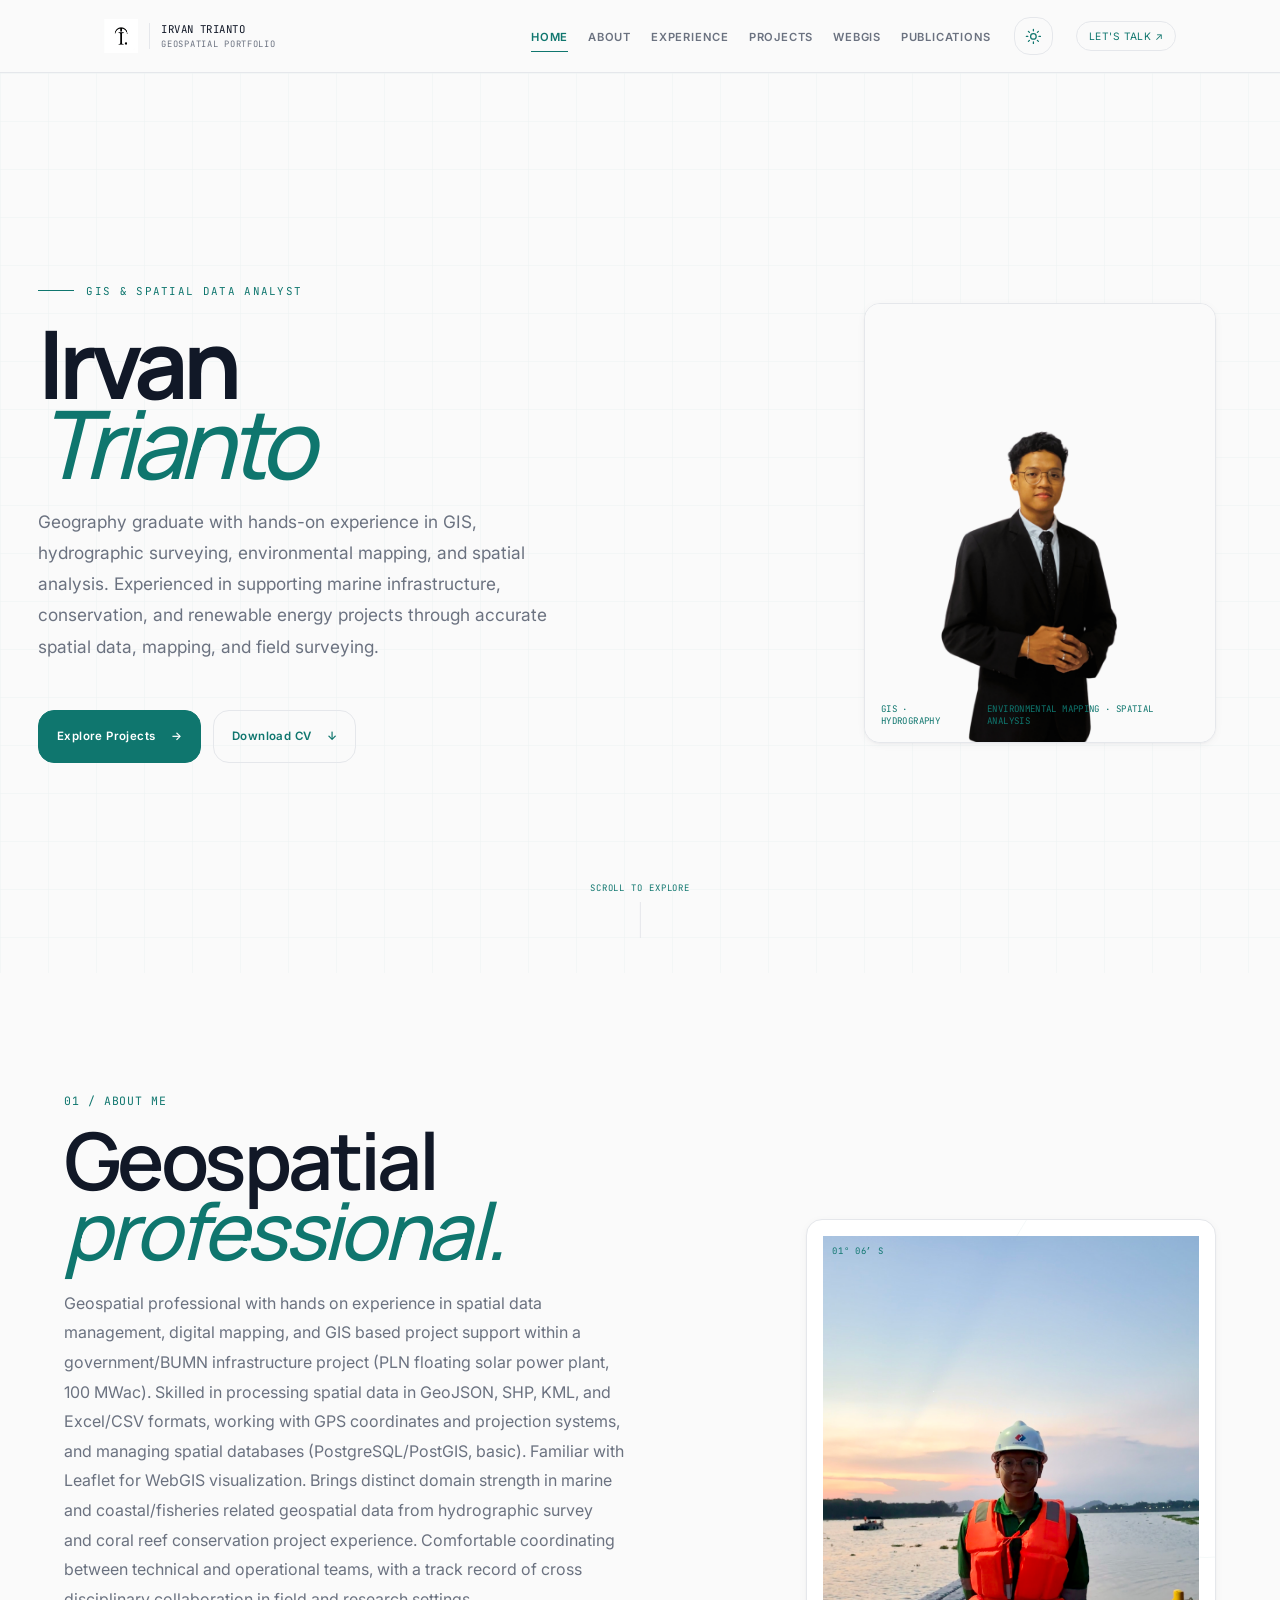
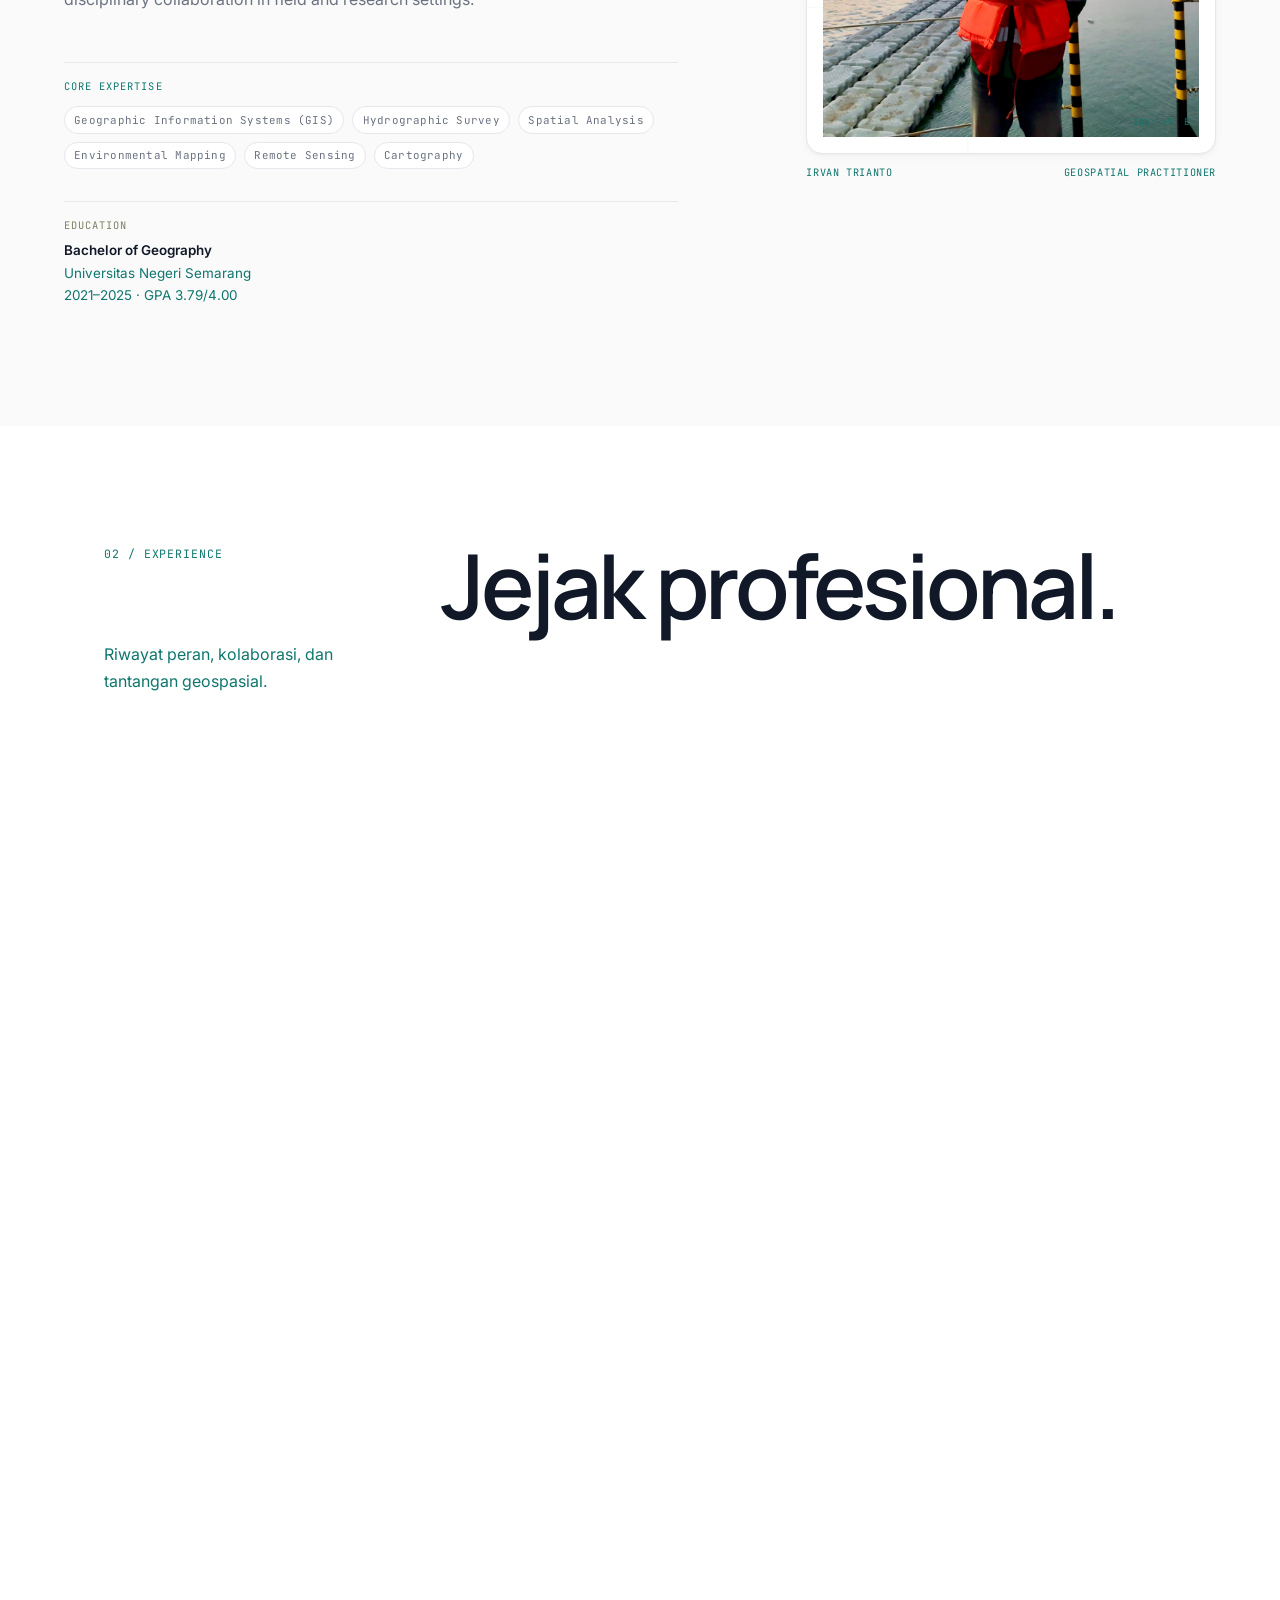
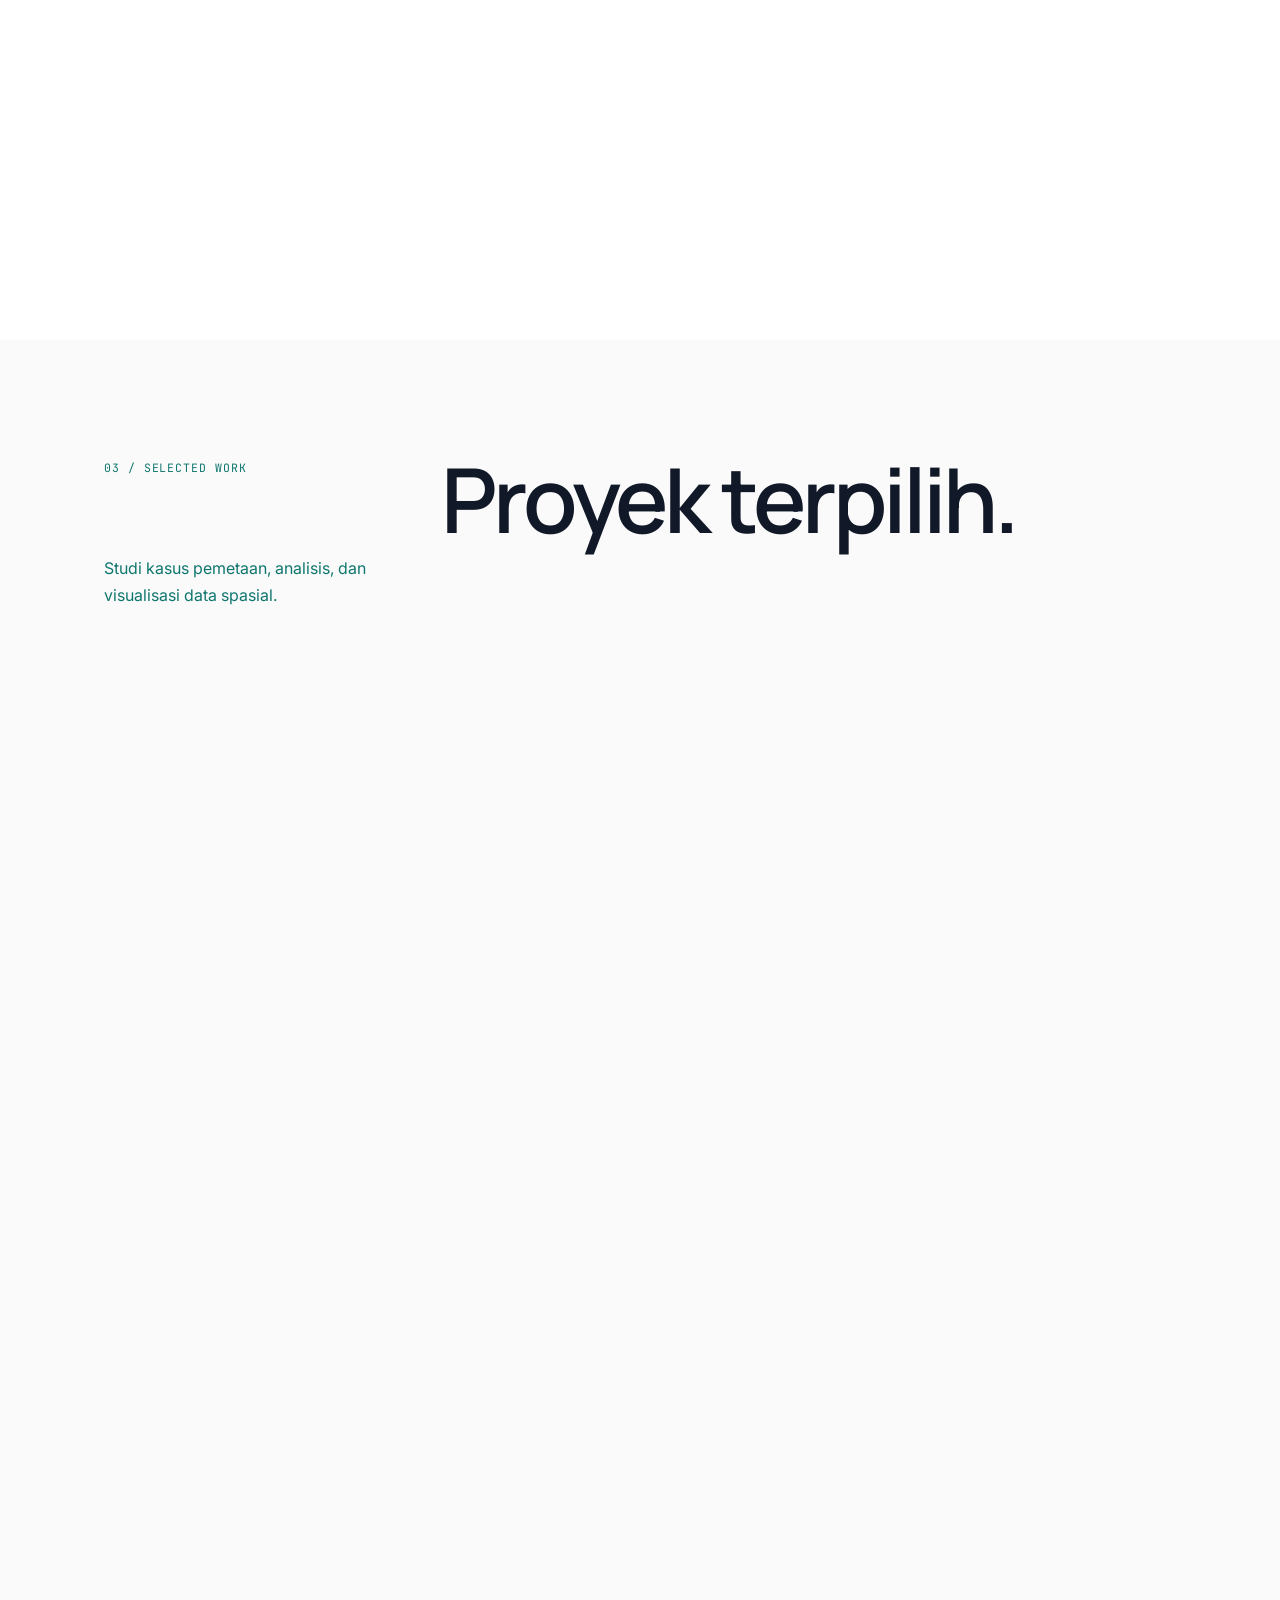
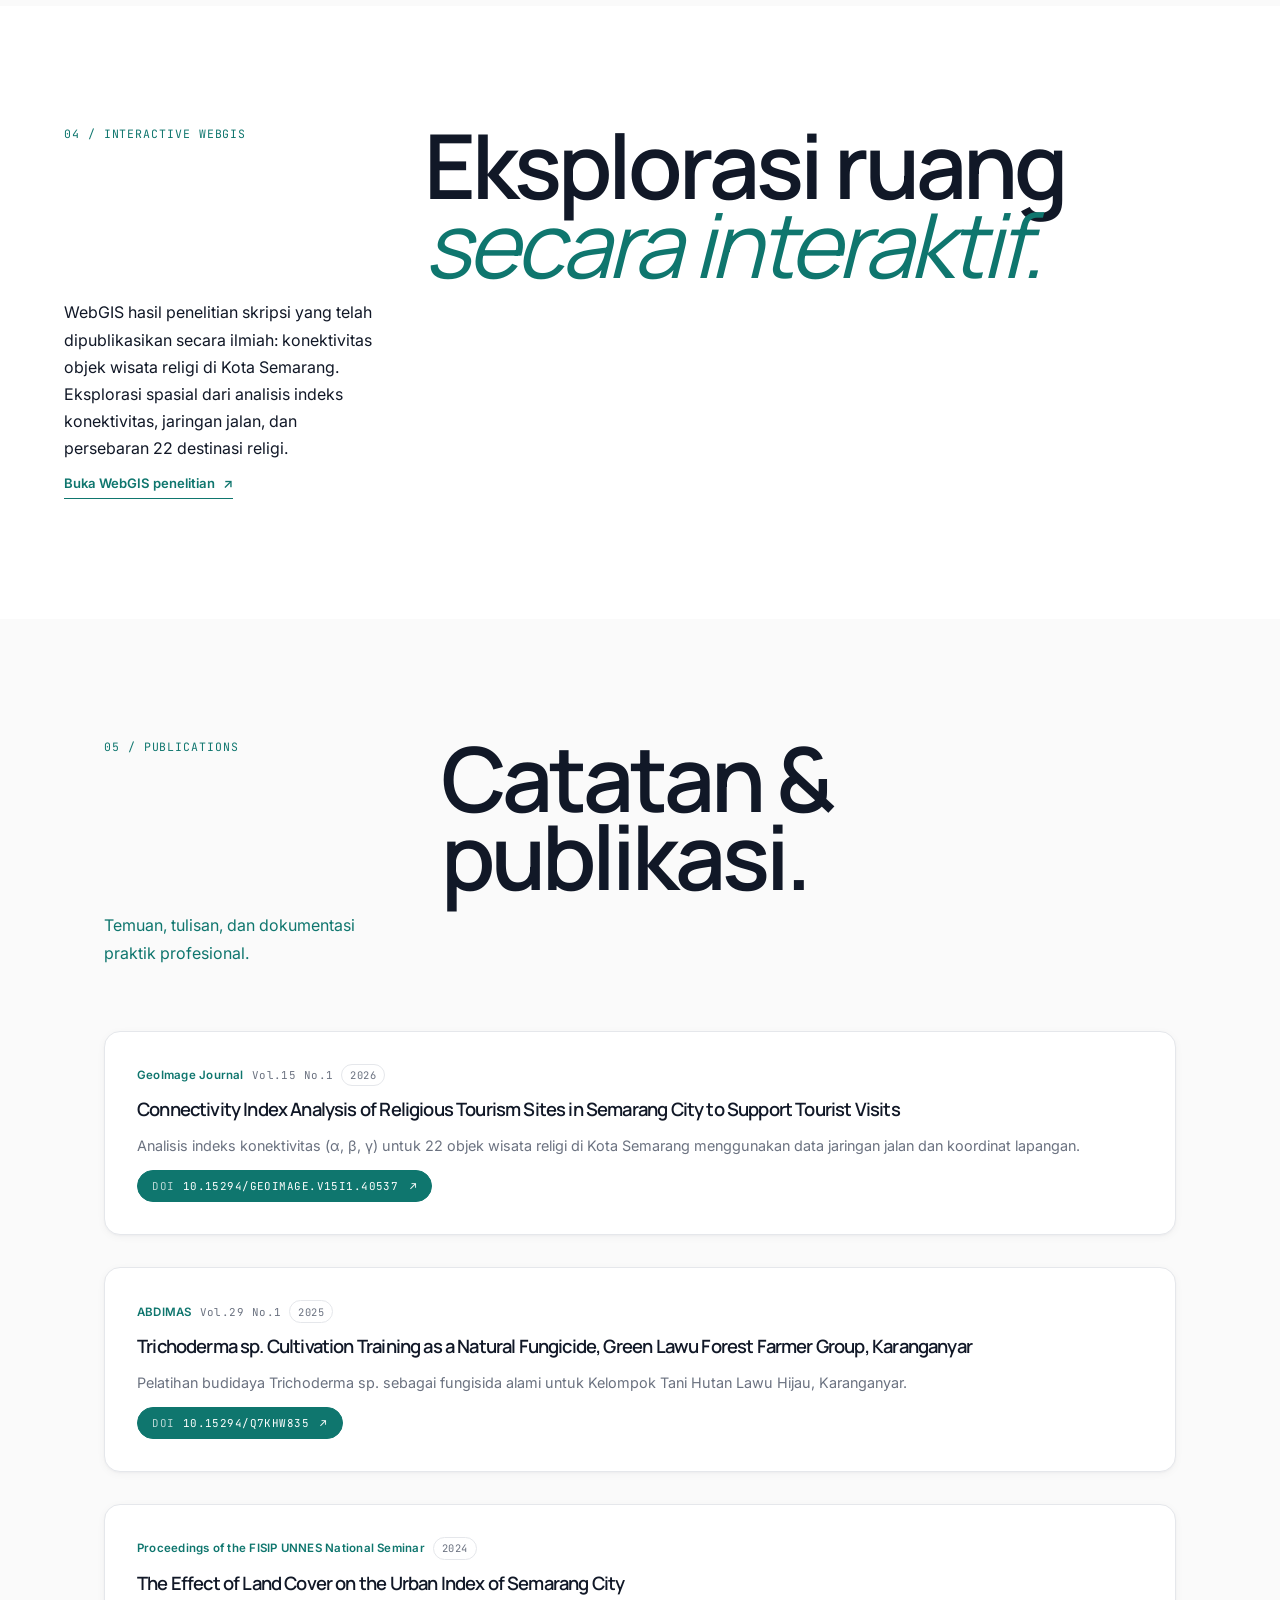
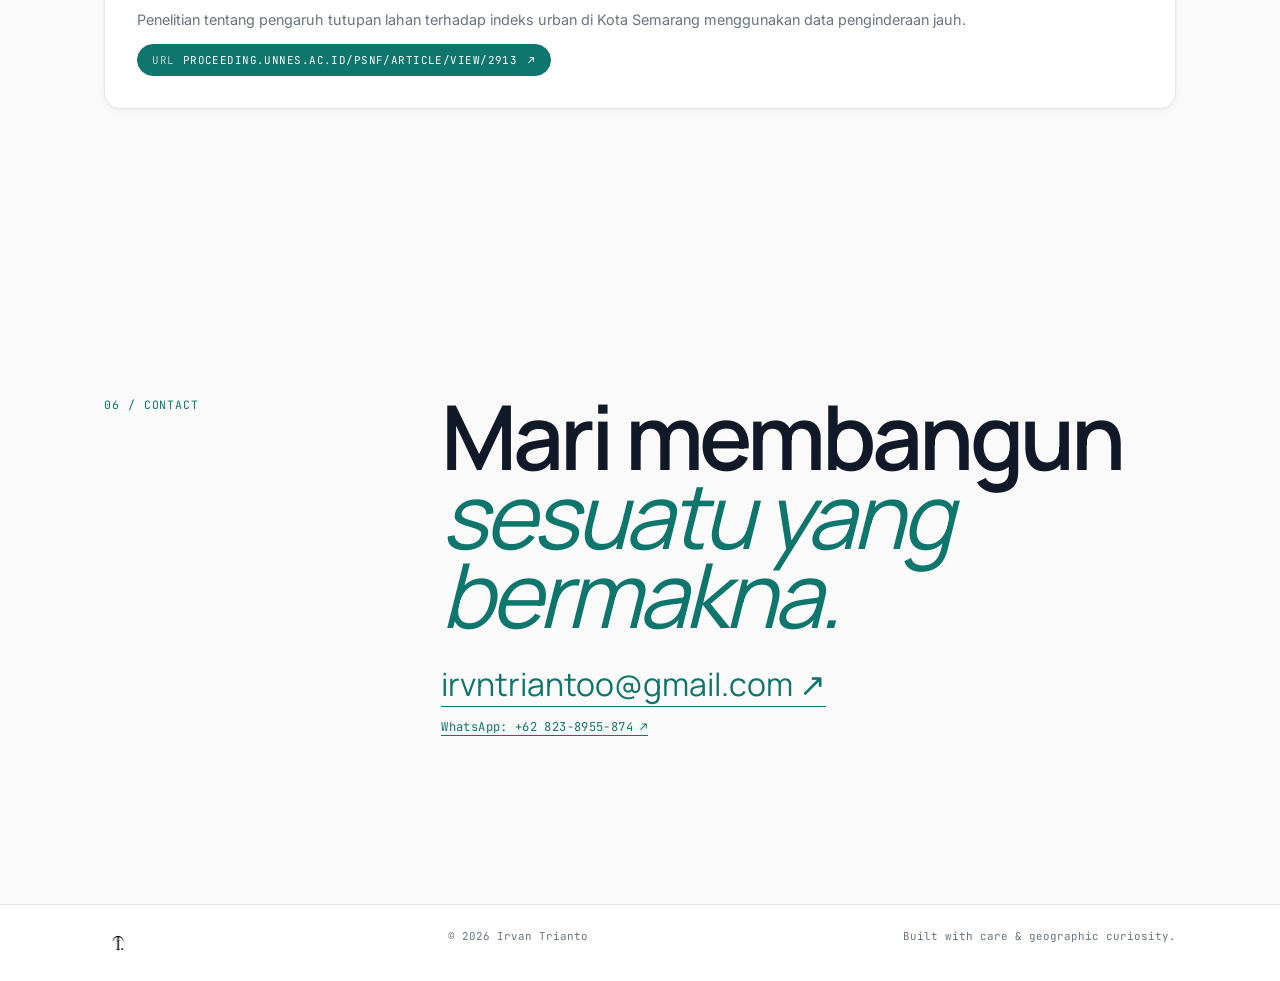
==== commit d7b14e89: "portofolio description" ====
--- a/index.html
+++ b/index.html
@@ -89,36 +89,43 @@
         <div class="experience-list">
           <article class="experience-item reveal">
             <div class="experience-item__header">
-              <h3>Surveyor / GIS Support</h3>
+              <h3>Surveyor — Navigation, Positioning &amp; Geospatial Data Processing</h3>
               <span class="experience-item__meta">PT Gema Sarana Teknik</span>
             </div>
-            <p class="experience-item__project">Karangkates Floating Photovoltaic Solar Power Plant (100 MWac)</p>
-            <p class="experience-item__desc">Tiga bulan penempatan di lokasi PLTS Apung Karangkates. Mendukung survei, pengumpulan data spasial, dan pemetaan untuk proyek infrastruktur energi terbarukan.</p>
-            <span class="experience-item__date">TBD</span>
-          </article>
-          <article class="experience-item reveal">
-            <div class="experience-item__header">
-              <h3>Peran</h3>
+            <p class="experience-item__desc">Melakukan pengumpulan data geospasial dan hidrografi serta pemetaan digital di berbagai proyek survei selama 12 bulan, termasuk penempatan 50 hari di PLTS Apung Karangkates (100 MWac), proyek infrastruktur PLN. Memproses citra satelit menjadi output spasial tematik seperti peta nautika, sebaran mangrove, dan pemetaan lamun. Mengoperasikan sistem GNSS/GPS dan instrumen survei hidrografi di lingkungan lepas pantai dan pesisir, serta melakukan validasi data spasial lintas sumber (survei lapangan, citra satelit, dan data CAD).</p>
+            <span class="experience-item__date">Aug 2025 – Aug 2026</span>
+          </article>
+          <article class="experience-item reveal">
+            <div class="experience-item__header">
+              <h3>Project Coordinator — Coral Reef Conservation Team</h3>
               <span class="experience-item__meta">PT Amati Karya Indonesia</span>
             </div>
-            <p class="experience-item__desc">Detail peran dan proyek tidak terdokumentasi dalam CV.</p>
-            <span class="experience-item__date">TBD</span>
-          </article>
-          <article class="experience-item reveal">
-            <div class="experience-item__header">
-              <h3>Peran</h3>
+            <p class="experience-item__desc">Mengoordinasikan tim konservasi terumbu karang, memproses citra satelit untuk pemantauan lingkungan dan pemetaan ekosistem pesisir. Menyusun dan memvisualisasikan data spasial menjadi peta tematik untuk mendukung pengambilan keputusan berbasis lapangan, serta mempresentasikan hasil analisis di forum internasional.</p>
+            <span class="experience-item__date">Feb 2024 – Jun 2024</span>
+          </article>
+          <article class="experience-item reveal">
+            <div class="experience-item__header">
+              <h3>Lab Supervisor</h3>
               <span class="experience-item__meta">Universitas Negeri Semarang</span>
             </div>
-            <p class="experience-item__desc">Pengalaman akademik dan proyek penelitan. Detail peran tidak terdokumentasi.</p>
-            <span class="experience-item__date">TBD</span>
+            <p class="experience-item__desc">Mendampingi praktikum Penginderaan Jauh, membimbing mahasiswa dalam pengolahan citra satelit dan analisis geospasial. Menjaga akurasi 100+ data akademik dengan tingkat kepatuhan 100% melalui kontrol kualitas sistematis, serta mengawasi operasional laboratorium selama satu tahun penuh.</p>
+            <span class="experience-item__date">Sep 2024 – Sep 2025</span>
           </article>
           <article class="experience-item reveal">
             <div class="experience-item__header">
               <h3>Field &amp; Community Projects</h3>
               <span class="experience-item__meta">Berbagai proyek lapangan</span>
             </div>
-            <p class="experience-item__desc">Proyek-proyek survei dan konservasi pesisir. Detail spesifik tidak terdokumentasi.</p>
-            <span class="experience-item__date">TBD</span>
+            <p class="experience-item__desc">Memimpin survei lingkungan lepas pantai menggunakan ADCP dan Current Meter untuk pengukuran arus (Feb 2026). Mengoordinasikan 15 proyek pengembangan komunitas termasuk pelatihan budidaya Trichoderma sp. dan inspeksi keamanan pangan di Karanganyar (Dec 2024–Jan 2025). Memimpin survei perubahan garis pantai berisiko tinggi di Pantai Bobby, Karimunjawa (Feb–Jun 2023).</p>
+            <div class="experience-item__press">
+              <p class="experience-item__press-label">Liputan media:</p>
+              <ul class="experience-item__press-list">
+                <li><a href="https://desaberjo.co.id/detail/mahasiswa-unnes-bantu-gapoktan-desa-berjo-atasi-serangan-jamur-dengan-trichoderma-powder" target="_blank" rel="noopener noreferrer">Mahasiswa UNNES Bantu GAPOKTAN Desa Berjo Atasi Serangan Jamur dengan Trichoderma Powder <span aria-hidden="true">↗</span></a></li>
+                <li><a href="https://desaberjo.co.id/detail/mahasiswa-unnes-bantu-umkm-abon-dan-keripik-di-desa-berjo-tingkatkan-branding-digital" target="_blank" rel="noopener noreferrer">Mahasiswa UNNES Bantu UMKM Abon dan Keripik di Desa Berjo Tingkatkan Branding Digital <span aria-hidden="true">↗</span></a></li>
+              </ul>
+              <p class="experience-item__press-src">Sumber: Desa Berjo, Karanganyar (desaberjo.co.id)</p>
+            </div>
+            <span class="experience-item__date">2023 – 2026</span>
           </article>
         </div>
       </div>
@@ -160,15 +167,15 @@
             <div class="project-card__content">
               <div class="project-card__header">
                 <h3>Karangkates Floating Photovoltaic</h3>
-                <span class="project-card__year">TBD</span>
+                <span class="project-card__year">Apr – May 2026</span>
               </div>
               <p class="project-card__role">Survey &amp; GIS Support</p>
-              <p class="project-card__summary">Tiga bulan penempatan di PLTS Apung Karangkates (100 MWac). Mendukung survei dan pengumpulan data spasial untuk proyek energi terbarukan. Narasi proyek detail menunggu persetujuan pengguna.</p>
+              <p class="project-card__summary">Penempatan 50 hari di PLTS Apung Karangkates (100 MWac), proyek infrastruktur PLN di Bendungan Sutami, Kabupaten Malang. Mendukung survei dan pengumpulan data spasial untuk proyek energi terbarukan.</p>
               <div class="project-card__tags">
                 <span>Survey</span><span>GIS</span><span>Renewable Energy</span>
               </div>
               <div class="project-card__actions">
-                <button class="button button--outline gallery-trigger" data-gallery="karangkates" aria-haspopup="dialog" disabled>View Gallery <span aria-hidden="true">→</span></button>
+                <button class="button button--outline gallery-trigger" data-gallery="karangkates" aria-haspopup="dialog">View Gallery <span aria-hidden="true">→</span></button>
               </div>
             </div>
           </article>
--- a/assets/css/style.css
+++ b/assets/css/style.css
@@ -101,6 +101,14 @@
 .experience-item__project { color:var(--color-primary); font:.72rem var(--font-mono); letter-spacing:.03em; margin-bottom:var(--space-2); }
 .experience-item__desc { color:var(--color-secondary); font-size:.9rem; line-height:1.7; }
 .experience-item__date { display:inline-block; margin-top:var(--space-3); color:var(--color-muted, #6b7280); font:.65rem var(--font-mono); letter-spacing:.04em; }
+.experience-item__press { margin-top:var(--space-5); padding-top:var(--space-3); border-top:1px solid var(--color-border); }
+.experience-item__press-label { margin-bottom:var(--space-2); color:var(--color-primary); font:.62rem var(--font-mono); letter-spacing:.1em; text-transform:uppercase; }
+.experience-item__press-list { display:grid; gap:var(--space-2); }
+.experience-item__press-list li { display:block; }
+.experience-item__press-list a { color:var(--color-primary); font:.72rem var(--font-mono); line-height:1.55; overflow-wrap:anywhere; text-decoration:underline; text-decoration-color:rgba(15,118,110,.35); text-underline-offset:.18rem; }
+.experience-item__press-list a:hover { color:var(--color-primary-hover); text-decoration-color:currentColor; }
+.experience-item__press-list a span[aria-hidden="true"] { margin-left:.15rem; }
+.experience-item__press-src { margin-top:var(--space-2); color:var(--color-muted, #6b7280); font:.6rem var(--font-mono); letter-spacing:.03em; }
 
 /* Projects grid */
 .projects-grid { display:grid; gap:var(--space-8); margin-top:var(--space-8); }
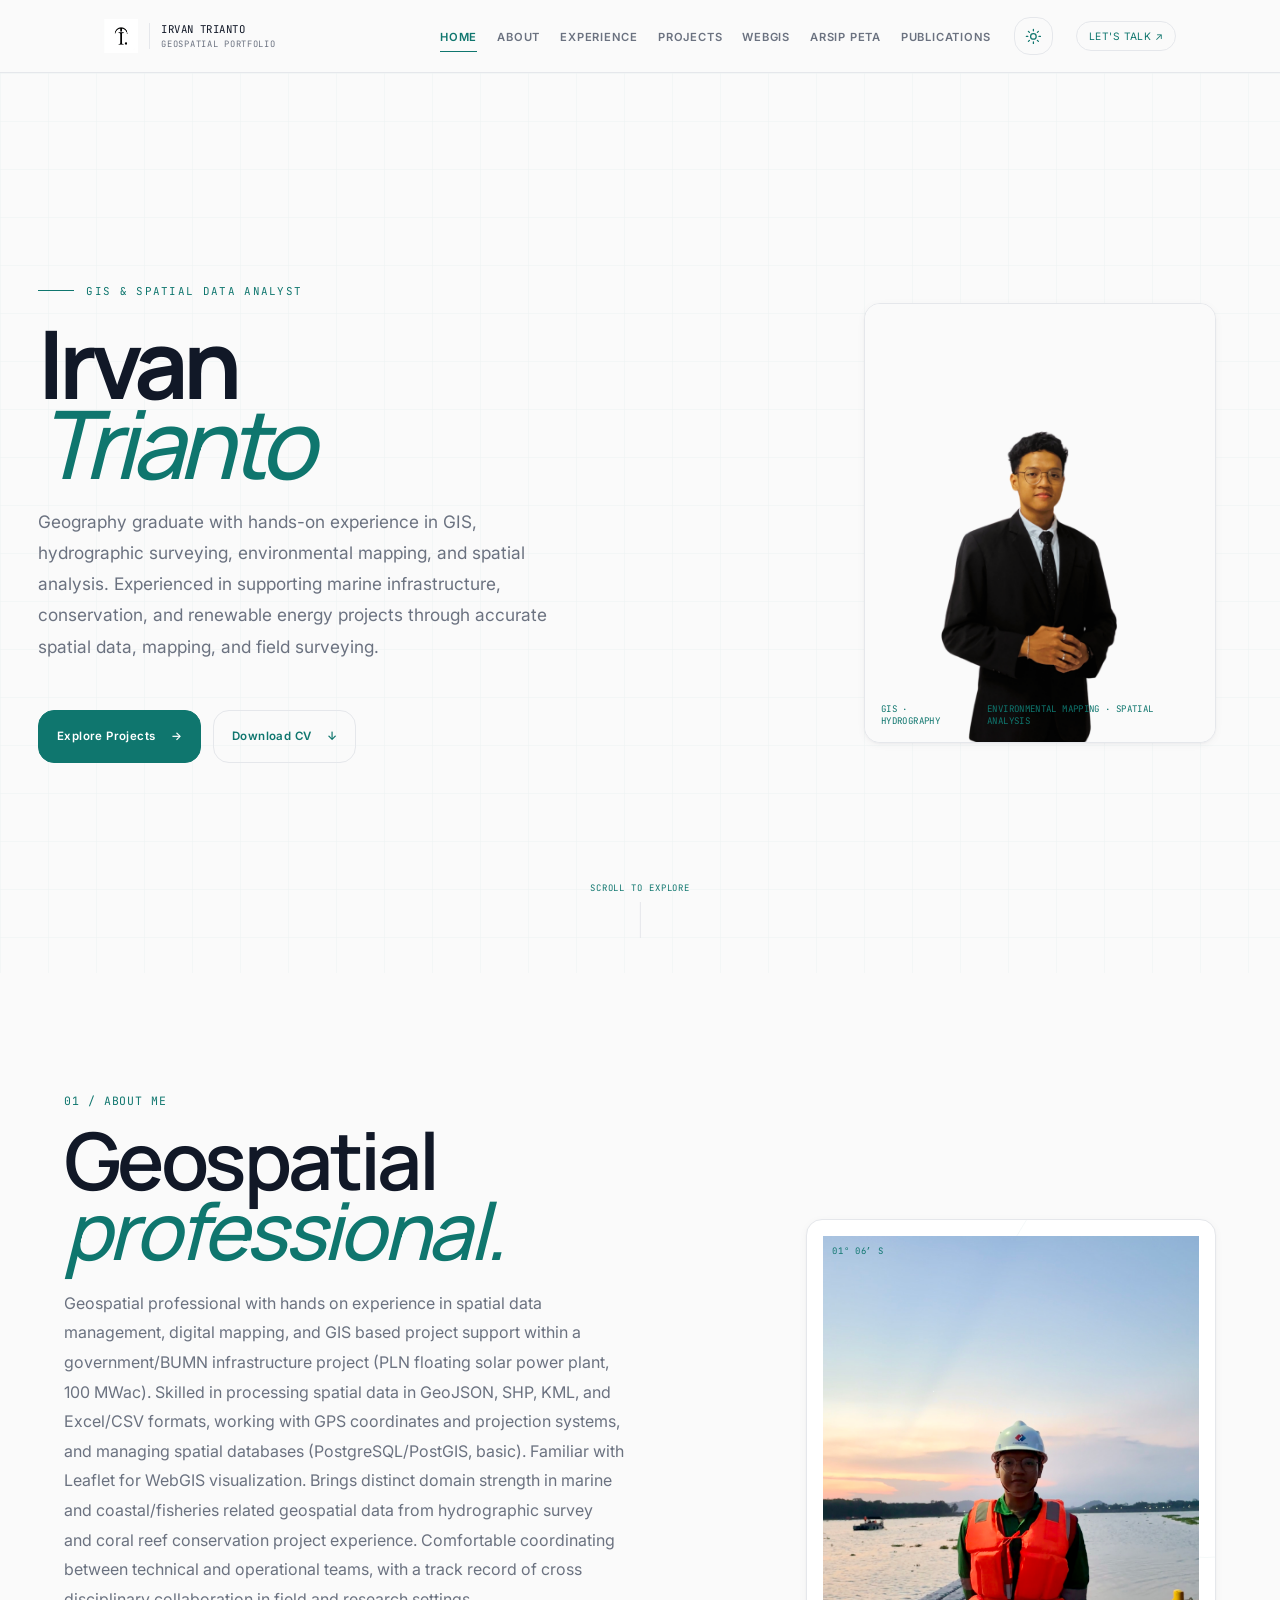
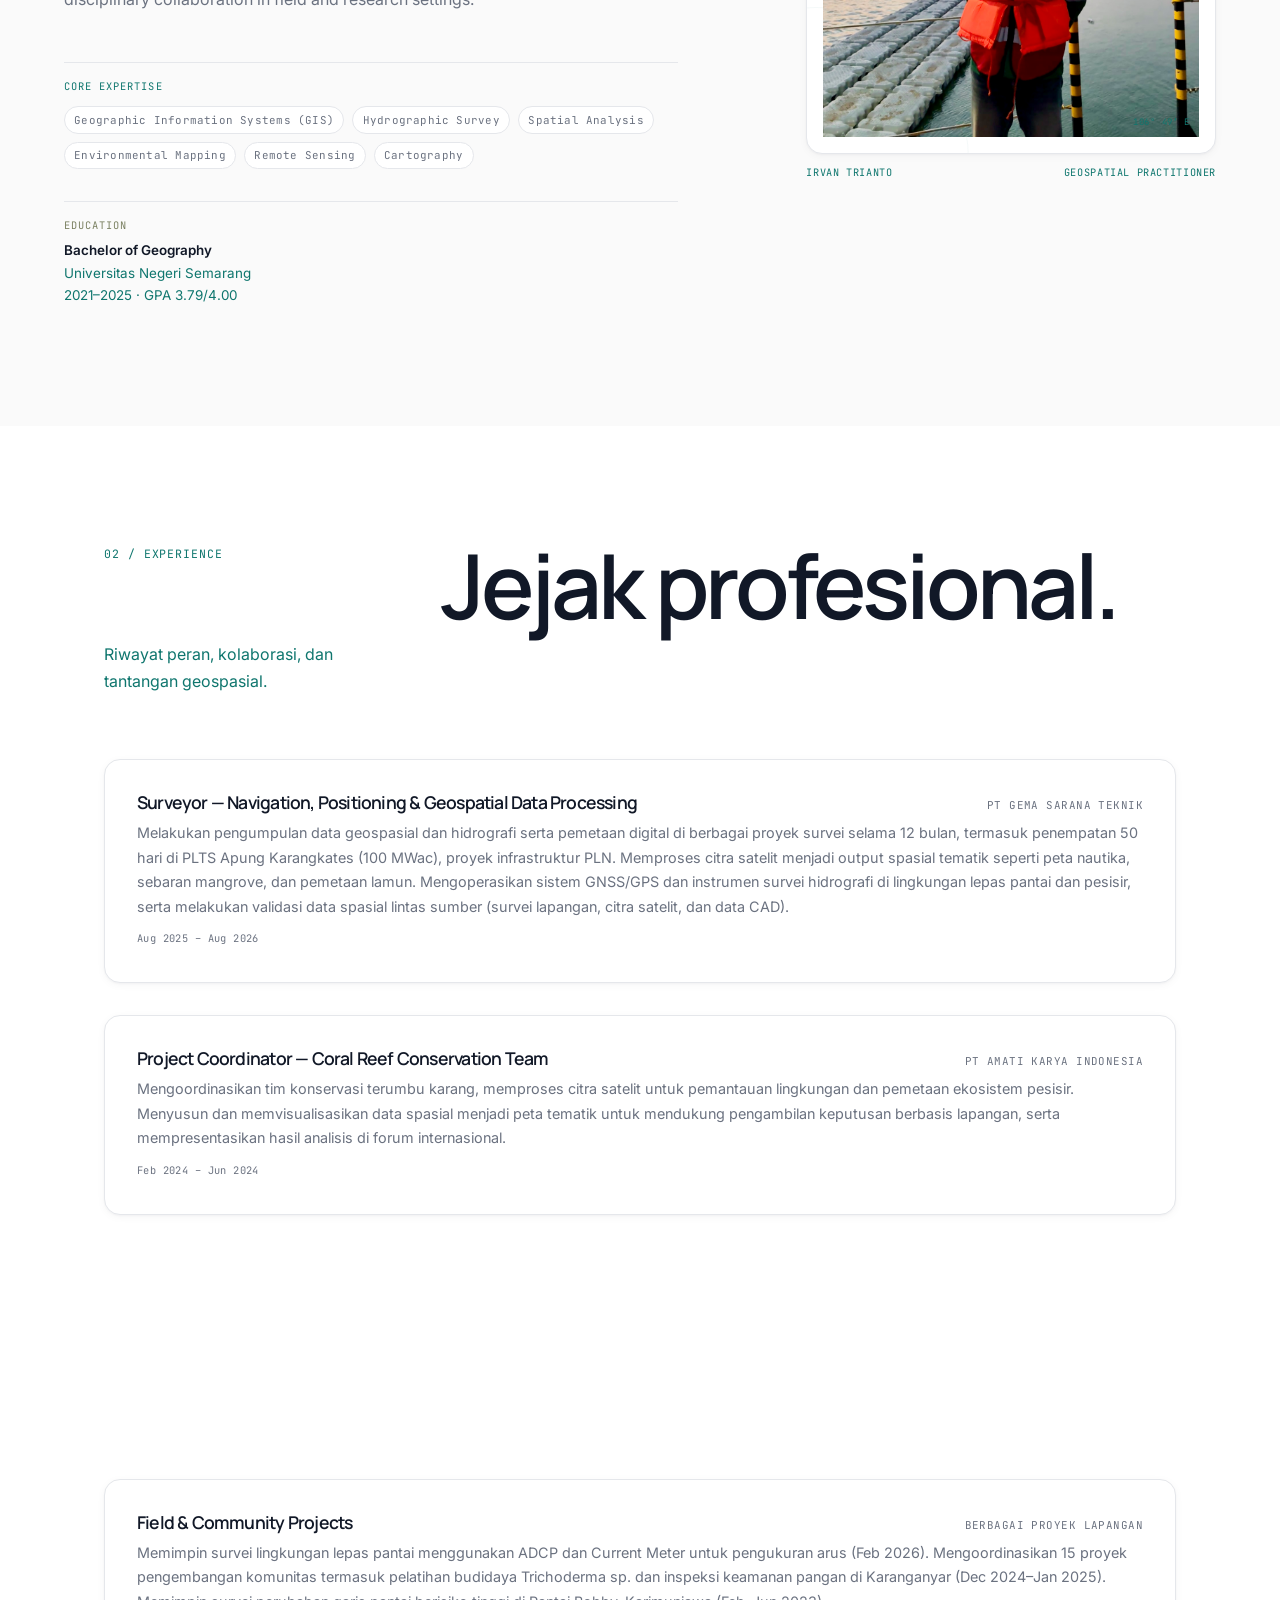
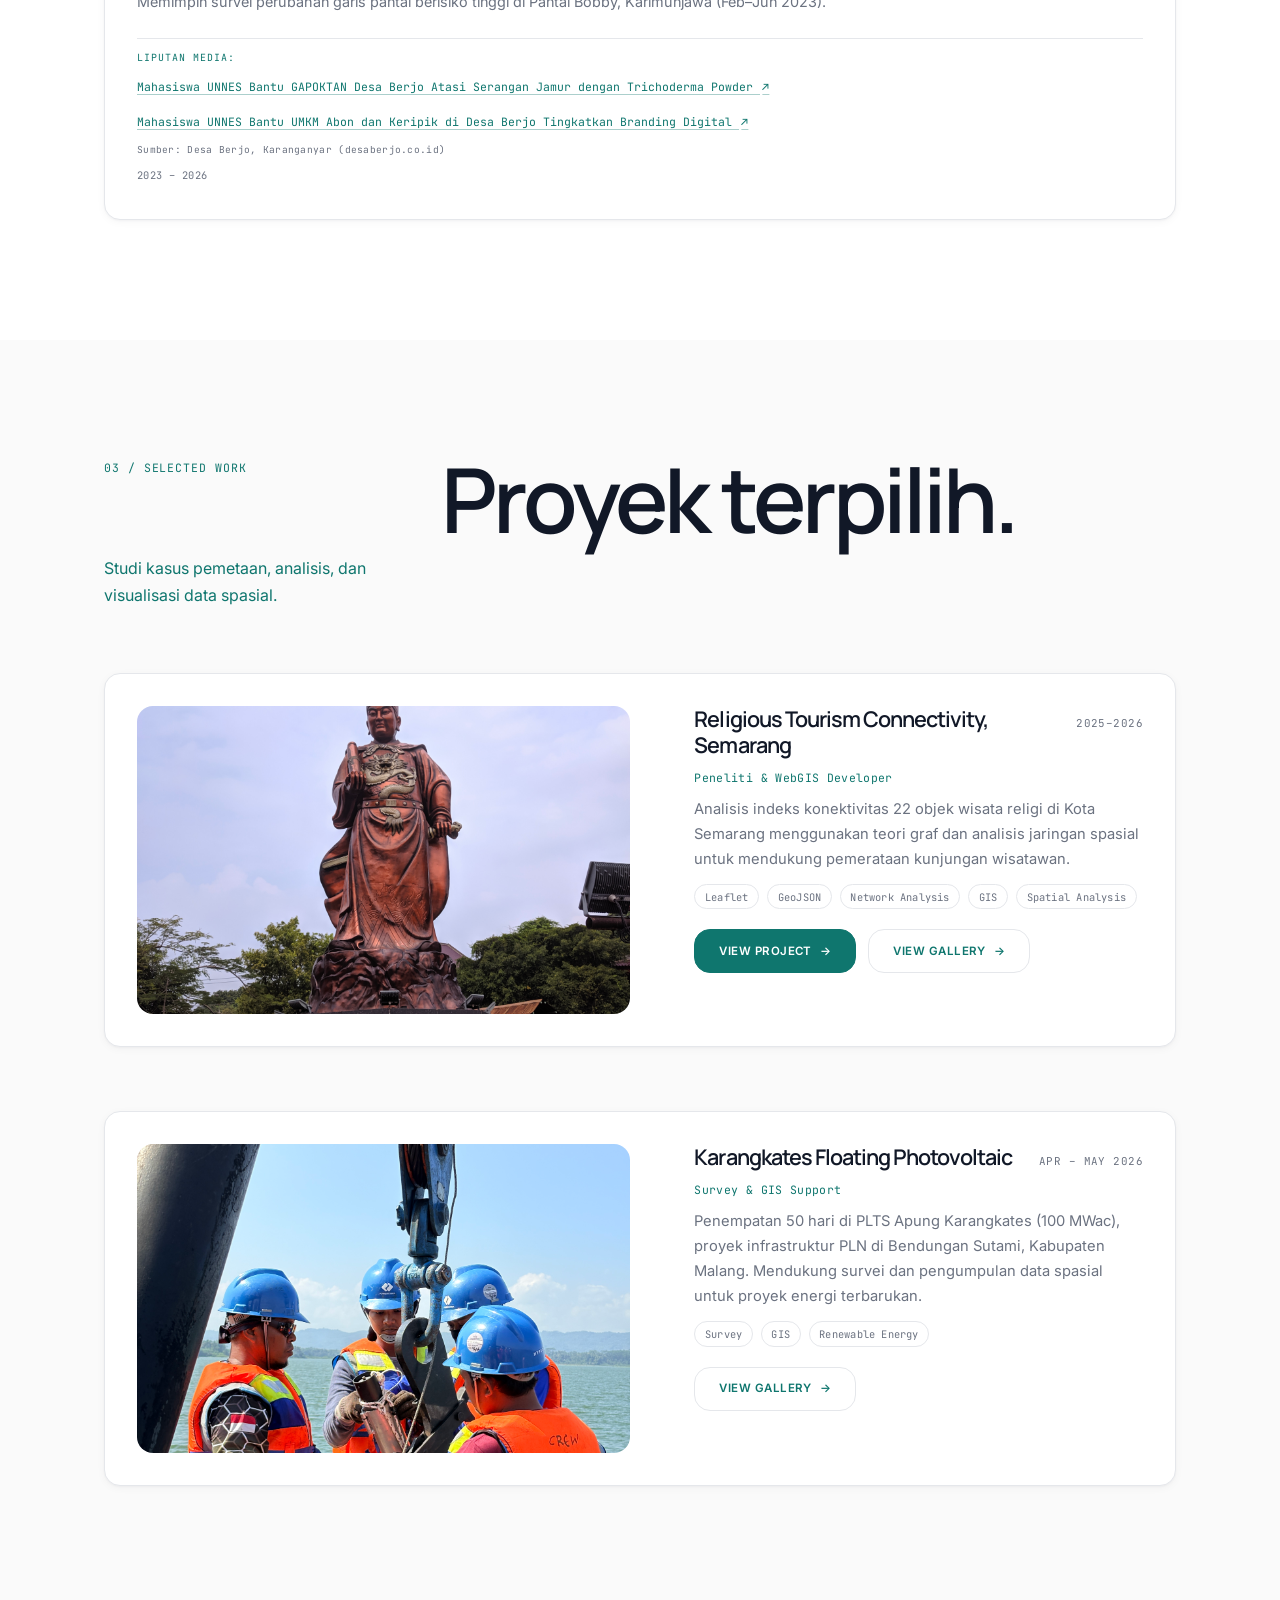
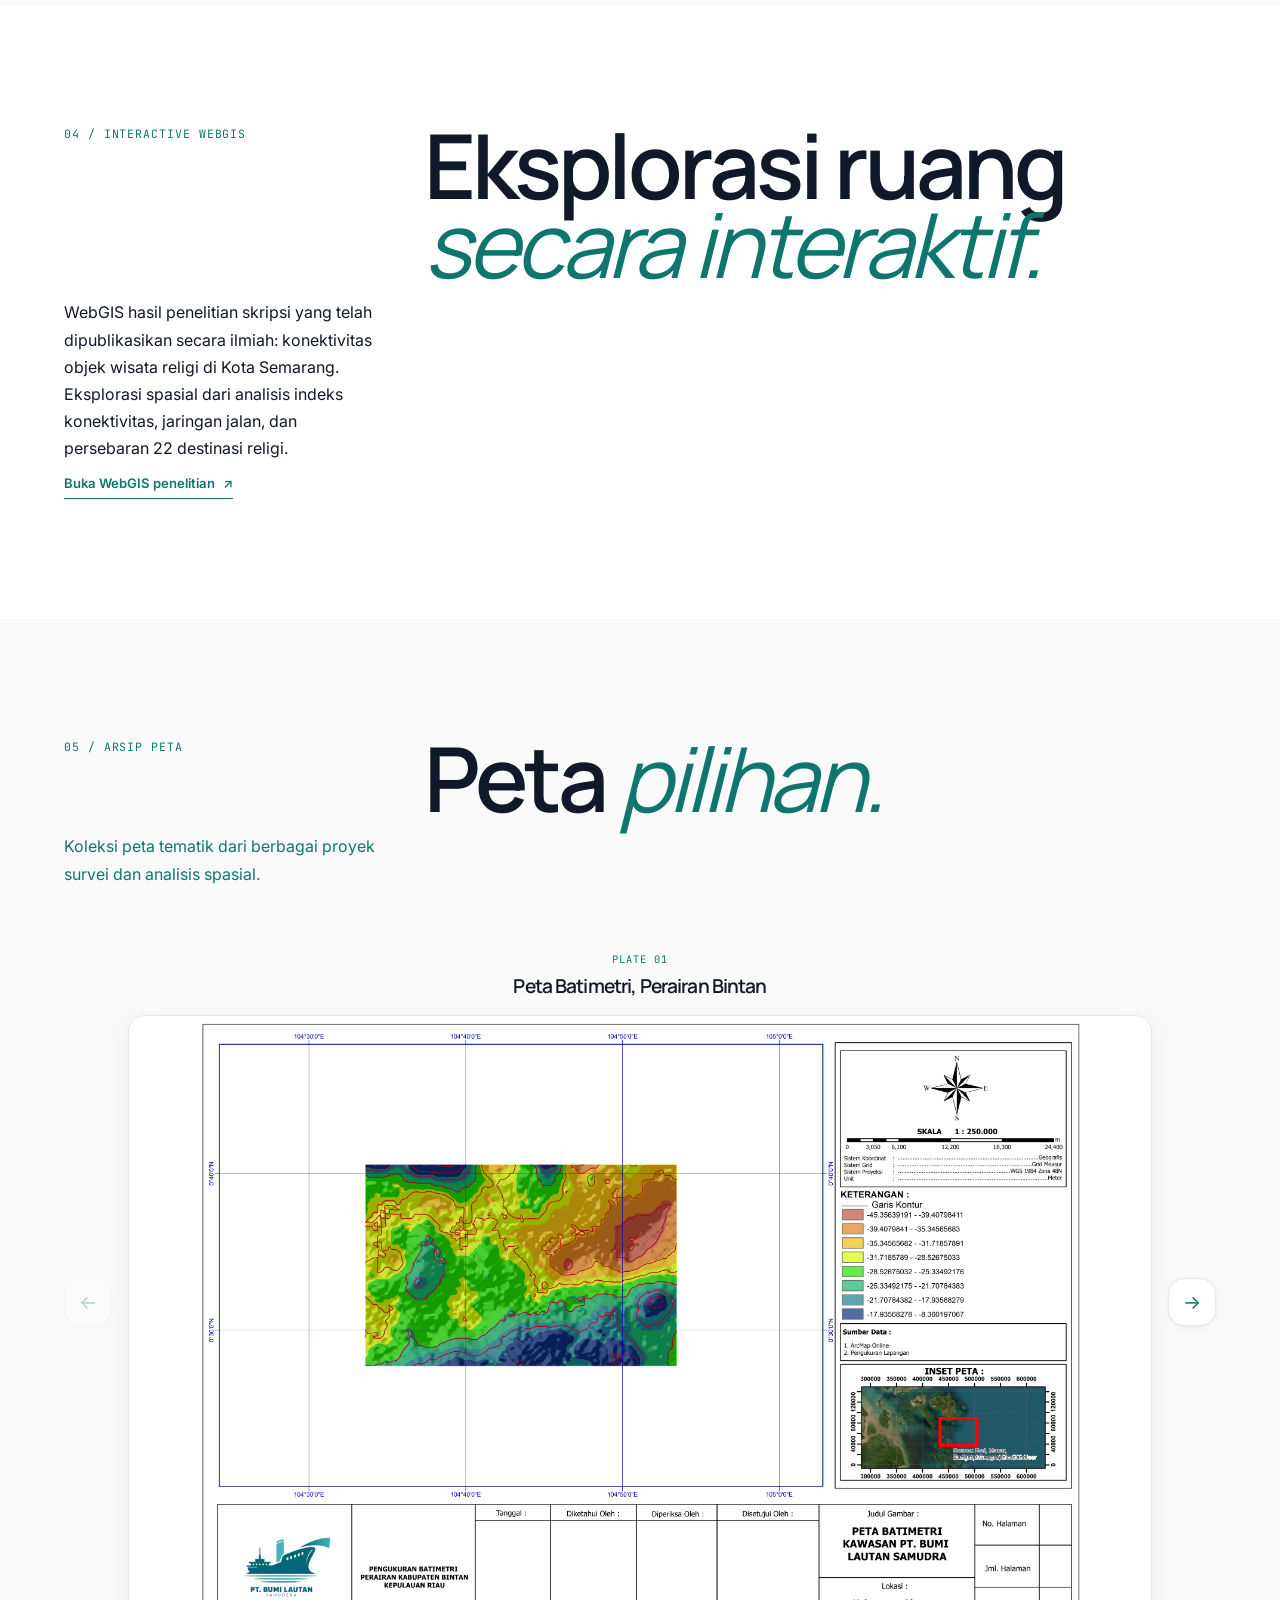
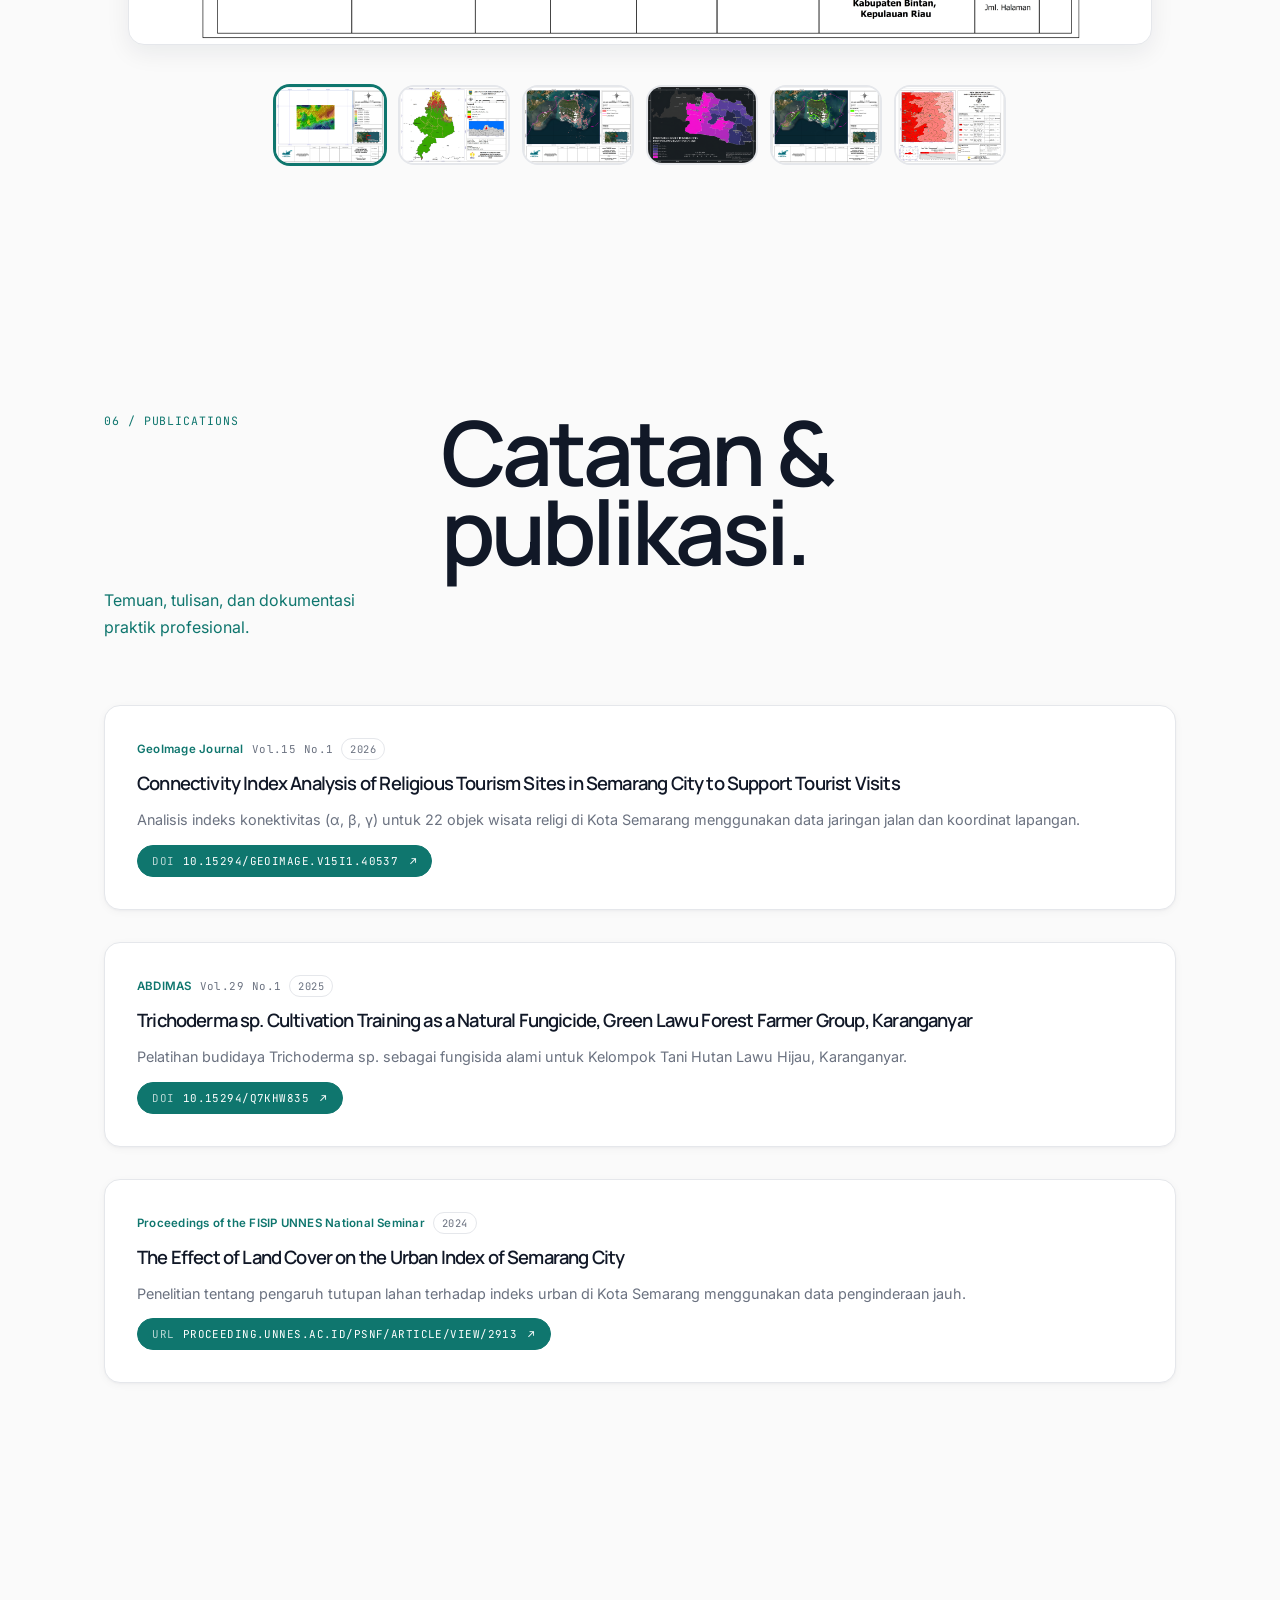
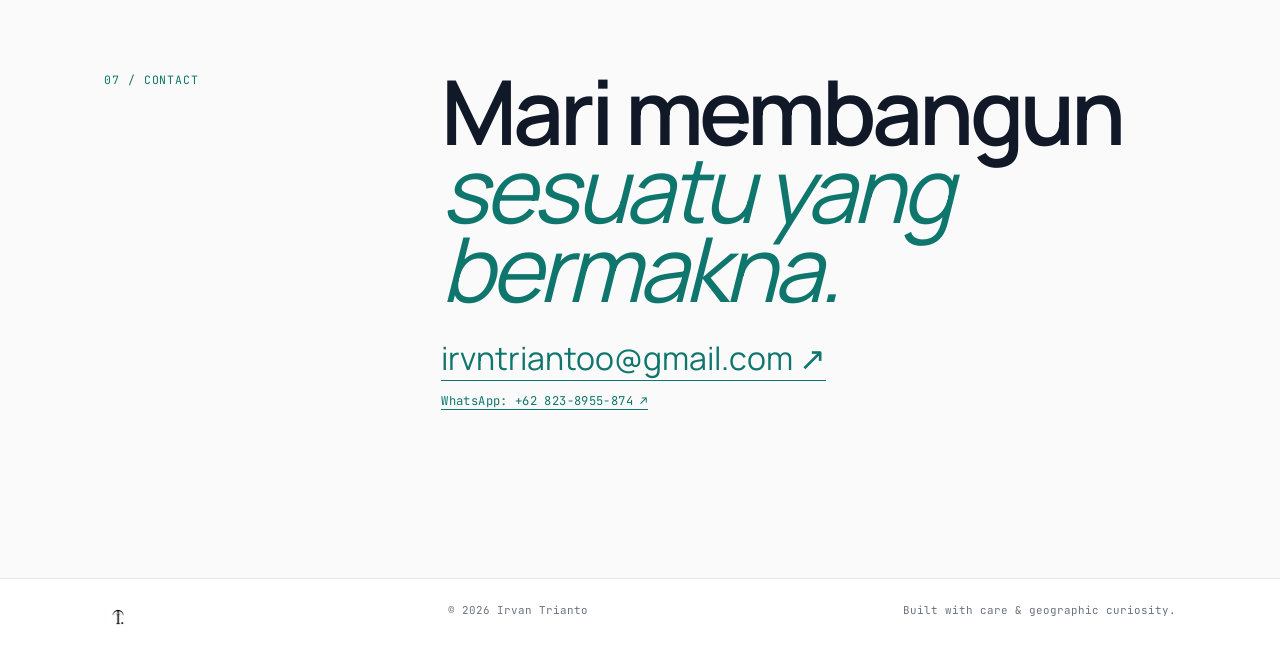
==== commit 25a0610d: "Tambah section Arsip Peta dengan lightbox glassmorphism" ====
--- a/index.html
+++ b/index.html
@@ -25,7 +25,7 @@
         <ul class="nav-menu">
           <li><a href="#home">Home</a></li><li><a href="#about">About</a></li>
           <li><a href="#experience">Experience</a></li><li><a href="#projects">Projects</a></li>
-          <li><a href="#webgis">WebGIS</a></li><li><a href="#publications">Publications</a></li>
+          <li><a href="#webgis">WebGIS</a></li><li><a href="#maps-archive">Arsip Peta</a></li><li><a href="#publications">Publications</a></li>
         </ul>
         <button class="theme-toggle" type="button" aria-pressed="false" aria-label="Aktifkan mode gelap"><svg class="theme-toggle__icon theme-toggle__icon--sun" viewBox="0 0 24 24" aria-hidden="true"><circle cx="12" cy="12" r="4"></circle><path d="M12 2v2M12 20v2M4.9 4.9l1.4 1.4M17.7 17.7l1.4 1.4M2 12h2M20 12h2M4.9 19.1l1.4-1.4M17.7 6.3l1.4-1.4"></path></svg><svg class="theme-toggle__icon theme-toggle__icon--moon" viewBox="0 0 24 24" aria-hidden="true"><path d="M21 12.8A9 9 0 1 1 11.2 3a7 7 0 0 0 9.8 9.8Z"></path></svg></button>
         <a class="nav-contact" href="#contact">Let's talk <span aria-hidden="true">↗</span></a>
@@ -196,10 +196,66 @@
       </div>
     </section>
 
+    <section class="section" id="maps-archive" aria-labelledby="maps-title">
+      <div class="container section__content">
+        <div class="section-intro">
+          <p class="eyebrow">05 / Arsip Peta</p>
+          <h2 id="maps-title">Peta <em>pilihan.</em></h2>
+          <p>Koleksi peta tematik dari berbagai proyek survei dan analisis spasial.</p>
+        </div>
+        <div class="maps-carousel">
+          <div class="maps-carousel__viewer">
+            <button class="maps-carousel__nav maps-carousel__nav--prev" type="button" aria-label="Peta sebelumnya">←</button>
+            <div class="maps-carousel__main">
+              <div class="maps-carousel__plate" data-index="0">
+                <p class="maps-carousel__plate-number">PLATE 01</p>
+                <h3 class="maps-carousel__plate-title">Peta Batimetri, Perairan Bintan</h3>
+                <img src="assets/images/maps/bati-bintan.jpg" alt="Peta Batimetri, Perairan Bintan" loading="lazy">
+              </div>
+              <div class="maps-carousel__plate" data-index="1" style="display:none;">
+                <p class="maps-carousel__plate-number">PLATE 02</p>
+                <h3 class="maps-carousel__plate-title">Arahan Fungsi Lahan, Kudus (2023)</h3>
+                <img src="assets/images/maps/arahan-fungsi-lahan-kudus-2023.jpg" alt="Arahan Fungsi Lahan, Kudus (2023)" loading="lazy">
+              </div>
+              <div class="maps-carousel__plate" data-index="2" style="display:none;">
+                <p class="maps-carousel__plate-number">PLATE 03</p>
+                <h3 class="maps-carousel__plate-title">Sebaran Terumbu Karang, Perairan Bintan</h3>
+                <img src="assets/images/maps/coral.png" alt="Sebaran Terumbu Karang, Perairan Bintan" loading="lazy">
+              </div>
+              <div class="maps-carousel__plate" data-index="3" style="display:none;">
+                <p class="maps-carousel__plate-number">PLATE 04</p>
+                <h3 class="maps-carousel__plate-title">Sebaran Kasus TBC (2025)</h3>
+                <img src="assets/images/maps/peta-persebaran-tbc-2025.png" alt="Sebaran Kasus TBC (2025)" loading="lazy">
+              </div>
+              <div class="maps-carousel__plate" data-index="4" style="display:none;">
+                <p class="maps-carousel__plate-number">PLATE 05</p>
+                <h3 class="maps-carousel__plate-title">Sebaran Lamun, Perairan Bintan</h3>
+                <img src="assets/images/maps/seagrass.png" alt="Sebaran Lamun, Perairan Bintan" loading="lazy">
+              </div>
+              <div class="maps-carousel__plate" data-index="5" style="display:none;">
+                <p class="maps-carousel__plate-number">PLATE 06</p>
+                <h3 class="maps-carousel__plate-title">Peta Geomorfologi, Kediri (2023)</h3>
+                <img src="assets/images/maps/geomor-map-kediri-2023.jpg" alt="Peta Geomorfologi, Kediri (2023)" loading="lazy">
+              </div>
+            </div>
+            <button class="maps-carousel__nav maps-carousel__nav--next" type="button" aria-label="Peta berikutnya">→</button>
+          </div>
+          <div class="maps-carousel__thumbnails">
+            <button class="maps-carousel__thumb maps-carousel__thumb--active" data-index="0" type="button" aria-label="Lihat Plate 01"><img src="assets/images/maps/bati-bintan.jpg" alt="" loading="lazy"></button>
+            <button class="maps-carousel__thumb" data-index="1" type="button" aria-label="Lihat Plate 02"><img src="assets/images/maps/arahan-fungsi-lahan-kudus-2023.jpg" alt="" loading="lazy"></button>
+            <button class="maps-carousel__thumb" data-index="2" type="button" aria-label="Lihat Plate 03"><img src="assets/images/maps/coral.png" alt="" loading="lazy"></button>
+            <button class="maps-carousel__thumb" data-index="3" type="button" aria-label="Lihat Plate 04"><img src="assets/images/maps/peta-persebaran-tbc-2025.png" alt="" loading="lazy"></button>
+            <button class="maps-carousel__thumb" data-index="4" type="button" aria-label="Lihat Plate 05"><img src="assets/images/maps/seagrass.png" alt="" loading="lazy"></button>
+            <button class="maps-carousel__thumb" data-index="5" type="button" aria-label="Lihat Plate 06"><img src="assets/images/maps/geomor-map-kediri-2023.jpg" alt="" loading="lazy"></button>
+          </div>
+        </div>
+      </div>
+    </section>
+
     <section class="section" id="publications" aria-labelledby="publications-title">
       <div class="container">
         <div class="section-intro">
-          <p class="eyebrow">05 / Publications</p>
+          <p class="eyebrow">06 / Publications</p>
           <h2 id="publications-title">Catatan &amp; publikasi.</h2>
           <p>Temuan, tulisan, dan dokumentasi praktik profesional.</p>
         </div>
@@ -253,7 +309,7 @@
 
     <section class="section section--contact" id="contact" aria-labelledby="contact-title">
       <div class="container section-intro">
-        <p class="eyebrow">06 / Contact</p>
+        <p class="eyebrow">07 / Contact</p>
         <h2 id="contact-title">Mari membangun<br><em>sesuatu yang bermakna.</em></h2>
         <div class="contact-links">
           <a class="contact-email" href="mailto:irvntriantoo@gmail.com">irvntriantoo@gmail.com <span aria-hidden="true">↗</span></a>
@@ -279,6 +335,20 @@
     </div>
   </div>
 
+  <div class="maps-lightbox" id="maps-lightbox" role="dialog" aria-modal="true" aria-label="Lightbox peta">
+    <div class="maps-lightbox__backdrop"></div>
+    <div class="maps-lightbox__content">
+      <button class="maps-lightbox__close" type="button" aria-label="Tutup lightbox">✕</button>
+      <button class="maps-lightbox__nav maps-lightbox__nav--prev" type="button" aria-label="Peta sebelumnya">←</button>
+      <img class="maps-lightbox__image" src="" alt="">
+      <button class="maps-lightbox__nav maps-lightbox__nav--next" type="button" aria-label="Peta berikutnya">→</button>
+      <div class="maps-lightbox__info">
+        <p class="maps-lightbox__plate-number"></p>
+        <h3 class="maps-lightbox__plate-title"></h3>
+      </div>
+    </div>
+  </div>
+
   <script src="assets/js/script.js"></script>
 </body>
 </html>
--- a/assets/css/style.css
+++ b/assets/css/style.css
@@ -9,7 +9,7 @@
 .skip-link { position:fixed; top:1rem; left:1rem; z-index:20; padding:.6rem 1rem; background:var(--ink); color:var(--paper); transform:translateY(-200%); }.skip-link:focus { transform:translateY(0); }
 .site-header { position:sticky; top:0; z-index:10; border-bottom:1px solid var(--line); background:rgba(245,240,229,.82); backdrop-filter:blur(14px); transition:box-shadow .25s, background-color .25s; }.site-header.is-scrolled { background:rgba(251,248,241,.94); box-shadow:0 6px 22px rgba(61,48,38,.07); }.navbar { min-height:5.25rem; display:flex; align-items:center; justify-content:space-between; gap:1.5rem; }.brand { display:flex; align-items:center; gap:.7rem; flex-shrink:0; }.brand__mark { color:var(--brown); font:600 2rem/1 var(--serif); letter-spacing:-.1em; }.brand__mark span { color:var(--olive); }.brand__name { padding-left:.7rem; border-left:1px solid var(--line); color:var(--brown); font:.67rem/1.2 var(--mono); letter-spacing:.04em; text-transform:uppercase; }.brand__name small { display:block; margin-top:.2rem; color:var(--olive); font-size:.55rem; letter-spacing:.08em; }
 .nav-panel,.nav-menu { display:flex; align-items:center; }.nav-panel { gap:1.45rem; }.nav-menu { gap:1.25rem; }.nav-menu a { position:relative; color:var(--brown); font-size:.66rem; font-weight:600; letter-spacing:.07em; text-transform:uppercase; }.nav-menu a::after { content:""; position:absolute; right:0; bottom:-.48rem; left:0; height:1px; background:var(--olive); transform:scaleX(0); transform-origin:right; transition:transform .22s ease; }.nav-menu a:hover::after,.nav-menu a:focus-visible::after,.nav-menu a[aria-current="page"]::after { transform:scaleX(1); transform-origin:left; }.nav-menu a:hover,.nav-menu a:focus-visible,.nav-menu a[aria-current="page"] { color:var(--olive); }.nav-contact { padding:.54rem .75rem; border:1px solid var(--brown); color:var(--brown); font:.64rem/1 var(--mono); letter-spacing:.04em; text-transform:uppercase; transition:background-color .2s,color .2s; }.nav-contact:hover,.nav-contact:focus-visible { background:var(--brown); color:var(--paper); }.menu-toggle { display:none; }
-.section { min-height:65vh; display:grid; align-items:center; padding:7rem 0; position:relative; overflow:hidden; }.section--tint { background:var(--beige); }.section-intro { display:grid; grid-template-columns:minmax(8rem,.65fr) minmax(0,1.65fr); gap:1rem 3rem; }.section-intro > p:not(.eyebrow) { max-width:32rem; align-self:end; color:var(--brown); }.eyebrow { color:var(--olive); font: .72rem/1.4 var(--mono); letter-spacing:.08em; text-transform:uppercase; }.section h2 { grid-column:2; max-width:14ch; color:var(--brown); font:clamp(3rem,7vw,6.2rem)/.88 var(--serif); letter-spacing:-.045em; }.section h2 em,.hero h1 em { color:var(--olive); font-weight:400; }.text-link { display:inline-flex; gap:.5rem; align-items:center; width:max-content; border-bottom:1px solid var(--brown); padding-bottom:.2rem; font-size:.82rem; font-weight:600; }.text-link:hover { color:var(--olive); border-color:var(--olive); }
+.section { min-height:65vh; display:grid; align-items:center; padding:7rem 0; position:relative; overflow:hidden; }.section--tint { background:var(--beige); }.section-intro { display:grid; grid-template-columns:minmax(8rem,.65fr) minmax(0,1.65fr); gap:1rem 3rem; }.section-intro > p:not(.eyebrow) { max-width:32rem; align-self:end; color:var(--brown); }.eyebrow { color:var(--olive); font: .72rem/1.4 var(--mono); letter-spacing:.08em; text-transform:uppercase; }.section h2 { grid-column:2; max-width:14ch; color:var(--brown); font:clamp(2.2rem,7vw,6.2rem)/.88 var(--serif); letter-spacing:-.045em; word-wrap:break-word; overflow-wrap:break-word; }.section h2 em,.hero h1 em { color:var(--olive); font-weight:400; }.text-link { display:inline-flex; gap:.5rem; align-items:center; width:max-content; border-bottom:1px solid var(--brown); padding-bottom:.2rem; font-size:.82rem; font-weight:600; }.text-link:hover { color:var(--olive); border-color:var(--olive); }
 .hero { min-height:calc(100svh - 5rem); padding:5rem 0; display:grid; align-items:center; background-color:var(--paper); }.section-map { background-image:radial-gradient(ellipse at 12% 48%,transparent 0 7%,rgba(101,112,84,.13) 7.2% 7.5%,transparent 7.7% 12%,rgba(101,112,84,.1) 12.2% 12.45%,transparent 12.7% 19%),linear-gradient(125deg,transparent 75%,rgba(61,48,38,.06) 75.1% 75.3%,transparent 75.4%); }.hero-grid { display:grid; grid-template-columns:1.5fr .75fr; gap:3rem; align-items:end; }.hero-copy { max-width:46rem; }.hero h1 { margin:.7rem 0 1.8rem; color:var(--brown); font:clamp(5.2rem,12vw,10rem)/.73 var(--serif); letter-spacing:-.07em; }.hero-lead { max-width:31rem; color:var(--brown); font-size:clamp(1rem,2vw,1.18rem); }.hero-actions { display:flex; align-items:center; gap:1.8rem; margin-top:2.3rem; }.button { display:inline-block; padding:.8rem 1.3rem; background:var(--brown); color:var(--paper); font-size:.78rem; font-weight:600; }.button:hover { background:var(--olive); }.map-card { min-height:19rem; padding:1.5rem; display:flex; flex-direction:column; justify-content:space-between; border:1px solid var(--brown); background:rgba(228,217,197,.38); }.map-card__number { font:.68rem var(--mono); color:var(--olive); }.map-card__label { font:.75rem/1.6 var(--mono); text-transform:uppercase; }.compass { position:relative; margin:auto; width:5.2rem; height:5.2rem; border:1px solid var(--brown); border-radius:50%; display:grid; place-items:start center; padding-top:.25rem; font:.65rem var(--mono); }.compass i { position:absolute; top:1.15rem; width:1px; height:2.7rem; background:var(--brown); transform:rotate(35deg); }.compass i::after { content:""; position:absolute; top:-.05rem; left:-.24rem; border-left:.25rem solid transparent; border-right:.25rem solid transparent; border-bottom:.6rem solid var(--olive); }
 .section-intro .text-link,.contact-email { grid-column:2; margin-top:.6rem; }.section--contact { min-height:75vh; }.contact-email { width:max-content; color:var(--olive); border-bottom:1px solid currentColor; font:clamp(1.2rem,3vw,2rem) var(--serif); }.site-footer { padding:1.5rem 0; background:var(--brown); color:var(--beige); font:.68rem var(--mono); }.site-footer .container { display:flex; justify-content:space-between; gap:1rem; }
 @media (max-width:800px) { .brand__name { display:none; }.menu-toggle { display:grid; width:2.6rem; height:2.6rem; padding:.72rem; gap:.38rem; border:1px solid var(--line); background:transparent; cursor:pointer; }.menu-toggle span:not(.sr-only) { height:1px; background:var(--brown); transition:transform .2s; }.menu-toggle[aria-expanded="true"] span:nth-of-type(2) { transform:translateY:.19rem rotate(45deg); }.menu-toggle[aria-expanded="true"] span:nth-of-type(3) { transform:translateY:-.19rem rotate(-45deg); }.nav-panel { position:absolute; top:calc(100% + 1px); left:0; width:100%; padding:1.5rem max(1.5rem, calc((100% - 1120px)/2)) 1.75rem; display:none; flex-direction:column; align-items:flex-start; gap:1.5rem; background:var(--cream); border-bottom:1px solid var(--line); }.nav-panel.is-open { display:flex; }.nav-menu { flex-direction:column; align-items:flex-start; gap:1.1rem; }.nav-menu a { font-size:.78rem; }.nav-contact { font-size:.7rem; }.hero-grid { grid-template-columns:1fr; }.map-card { min-height:12rem; max-width:24rem; }.section-intro { grid-template-columns:1fr; }.section h2,.section-intro .text-link,.contact-email { grid-column:1; }.section { min-height:auto; padding:5rem 0; } }
@@ -39,6 +39,7 @@
 
 /* Global typography and colour tokens */
 :root { --color-background:#f5f1e8; --color-surface:#efe6d2; --color-text:#3b322c; --color-primary:#6e5a44; --color-accent:#7a8061; --color-border:#d6cdbd; --cream:var(--color-background); --beige:var(--color-surface); --paper:var(--color-background); --brown:var(--color-primary); --ink:var(--color-text); --olive:var(--color-accent); --line:var(--color-border); --font-heading:"Cormorant Garamond",Georgia,serif; --font-body:Inter,Arial,sans-serif; --serif:var(--font-heading); --sans:var(--font-body); --mono:"DM Mono",monospace; --space-1:.25rem; --space-2:.5rem; --space-3:.75rem; --space-4:1rem; --space-5:1.5rem; --space-6:2rem; --space-7:2.5rem; --space-8:3rem; --space-10:4rem; --space-12:5rem; --space-16:7.5rem; --radius-sm:2px; --radius-md:4px; --radius-lg:8px; --radius-pill:999px; --shadow-sm:0 4px 12px rgba(59,50,44,.06); --shadow-md:0 10px 28px rgba(59,50,44,.10); --duration-fast:160ms; --duration-base:240ms; --ease-standard:cubic-bezier(.2,.7,.3,1); --container-max:1200px; --section-space:120px; }
+html, body { overflow-x: hidden; }
 body { background:var(--cream); color:var(--ink); font-family:var(--sans); }
 h1,h2,h3,h4,h5,h6 { font-family:var(--serif); color:var(--ink); }
 
@@ -131,11 +132,11 @@
 .publications-grid { display:grid; gap:var(--space-6); margin-top:var(--space-8); }
 .publication-card { padding:var(--space-6); border:1px solid var(--color-border); border-radius:var(--radius-md); background:var(--color-surface); box-shadow:var(--shadow-sm); transition:box-shadow var(--duration-base) var(--ease-standard),transform var(--duration-base) var(--ease-standard); display:flex; flex-direction:column; gap:var(--space-3); }
 .publication-card:hover { box-shadow:var(--shadow-md); transform:translateY(-2px); }
-.publication-card__meta { display:flex; flex-wrap:wrap; align-items:center; gap:var(--space-2); }
+.publication-card__meta { display:flex; flex-wrap:wrap; align-items:center; gap:var(--space-2); word-wrap:break-word; overflow-wrap:break-word; }
 .publication-card__journal { color:var(--color-primary); font:600 .72rem var(--font-body); letter-spacing:.02em; }
 .publication-card__volume { color:var(--color-secondary); font:.68rem var(--font-mono); letter-spacing:.04em; }
 .publication-card__year { padding:.2rem .5rem; border:1px solid var(--color-border); border-radius:var(--radius-pill); color:var(--color-secondary); font:.65rem var(--font-mono); letter-spacing:.04em; }
-.publication-card__title { font:700 1.15rem/1.3 var(--font-heading); letter-spacing:-.02em; }
+.publication-card__title { font:700 1.15rem/1.3 var(--font-heading); letter-spacing:-.02em; word-wrap:break-word; overflow-wrap:break-word; }
 .publication-card__summary { color:var(--color-secondary); font-size:.9rem; line-height:1.7; }
 .publication-card__doi { display:inline-flex; align-items:center; gap:.5rem; width:max-content; padding:.5rem .9rem; border:1px solid var(--color-primary); border-radius:var(--radius-sm); background:var(--color-primary); color:#fff; font:.68rem var(--font-mono); letter-spacing:.04em; text-transform:uppercase; transition:background var(--duration-base) var(--ease-standard),transform var(--duration-base) var(--ease-standard); }
 .publication-card__doi:hover { background:var(--color-primary-hover); transform:translateY(-1px); }
@@ -171,9 +172,85 @@
 .gallery-dot.is-active { background:#fff; transform:scale(1.1); }
 .gallery-dot:focus-visible { outline:2px solid #fff; outline-offset:2px; }
 
+/* Maps Archive Carousel */
+.maps-carousel { margin-top:var(--space-8); }
+.maps-carousel__viewer { position:relative; display:flex; align-items:center; gap:var(--space-4); margin-bottom:var(--space-5); }
+.maps-carousel__main { flex:1 1 auto; position:relative; overflow:visible; }
+.maps-carousel__plate { text-align:center; cursor:pointer; transition:opacity .3s var(--ease-standard); }
+.maps-carousel__plate:hover { opacity:.95; }
+.maps-carousel__plate-number { margin-bottom:var(--space-2); color:var(--color-primary); font:.65rem var(--font-mono); letter-spacing:.1em; text-transform:uppercase; }
+.maps-carousel__plate-title { margin-bottom:var(--space-4); color:var(--color-text); font:600 1.2rem/1.3 var(--font-heading); letter-spacing:-.02em; }
+.maps-carousel__plate img { width:100%; height:auto; max-height:min(70vh,800px); object-fit:contain; border:1px solid var(--color-border); border-radius:var(--radius-md); background:var(--color-surface); box-shadow:var(--shadow-md); }
+.maps-carousel__nav { width:3rem; height:3rem; flex:0 0 auto; display:grid; place-items:center; border:1px solid var(--color-border); border-radius:var(--radius-sm); background:var(--color-surface); color:var(--color-primary); font-size:1.2rem; cursor:pointer; transition:background .2s,border-color .2s,transform .2s; box-shadow:var(--shadow-sm); }
+.maps-carousel__nav:hover { background:var(--color-primary); border-color:var(--color-primary); color:#fff; transform:translateY(-2px); box-shadow:var(--shadow-md); }
+.maps-carousel__nav:disabled { opacity:.3; cursor:not-allowed; }
+.maps-carousel__nav:disabled:hover { background:var(--color-surface); border-color:var(--color-border); color:var(--color-primary); transform:none; box-shadow:var(--shadow-sm); }
+.maps-carousel__thumbnails { display:flex; gap:var(--space-3); justify-content:center; overflow-x:auto; scrollbar-width:thin; scrollbar-color:var(--color-primary) transparent; padding:var(--space-2) 0; }
+.maps-carousel__thumb { width:7rem; height:5rem; flex:0 0 auto; padding:0; border:2px solid var(--color-border); border-radius:var(--radius-sm); background:var(--color-surface); overflow:hidden; cursor:pointer; transition:border-color .2s,transform .2s,box-shadow .2s; }
+.maps-carousel__thumb img { width:100%; height:100%; object-fit:cover; display:block; }
+.maps-carousel__thumb:hover { border-color:var(--color-primary); transform:translateY(-2px); box-shadow:var(--shadow-sm); }
+.maps-carousel__thumb--active { border-color:var(--color-primary); box-shadow:0 0 0 1px var(--color-primary); }
+
+/* Maps Lightbox with Glassmorphism */
+.maps-lightbox { position:fixed; inset:0; z-index:2500; display:flex; align-items:center; justify-content:center; opacity:0; visibility:hidden; transition:opacity .35s var(--ease-standard),visibility .35s var(--ease-standard); }
+.maps-lightbox.is-open { opacity:1; visibility:visible; }
+.maps-lightbox__backdrop { position:absolute; inset:0; background:rgba(17,24,39,.75); backdrop-filter:blur(16px) saturate(150%); }
+@supports not (backdrop-filter: blur(16px)) { .maps-lightbox__backdrop { background:rgba(17,24,39,.92); } }
+.maps-lightbox__content { position:relative; z-index:1; width:min(95vw,1400px); height:min(95vh,1000px); display:flex; align-items:center; justify-content:center; }
+.maps-lightbox__image { max-width:90%; max-height:85%; object-fit:contain; border-radius:var(--radius-sm); box-shadow:0 20px 60px rgba(0,0,0,.5); transition:transform .3s var(--ease-standard); }
+.maps-lightbox.is-open .maps-lightbox__image { animation:lightbox-zoom .35s var(--ease-standard); }
+@keyframes lightbox-zoom { from { opacity:0; transform:scale(.92); } to { opacity:1; transform:scale(1); } }
+.maps-lightbox__close { position:absolute; top:var(--space-5); right:var(--space-5); z-index:10; width:2.75rem; height:2.75rem; display:grid; place-items:center; border:1px solid rgba(255,255,255,.15); border-radius:50%; background:rgba(255,255,255,.08); backdrop-filter:blur(12px); color:#fff; font-size:1.1rem; cursor:pointer; transition:background .2s,border-color .2s,transform .2s; box-shadow:0 4px 16px rgba(0,0,0,.2); }
+.maps-lightbox__close:hover { background:rgba(255,255,255,.15); border-color:rgba(255,255,255,.3); transform:rotate(90deg); }
+@supports not (backdrop-filter: blur(12px)) { .maps-lightbox__close { background:rgba(255,255,255,.25); } }
+.maps-lightbox__nav { position:absolute; top:50%; z-index:10; width:3rem; height:3rem; display:grid; place-items:center; border:1px solid rgba(255,255,255,.15); border-radius:50%; background:rgba(255,255,255,.08); backdrop-filter:blur(12px); color:#fff; font-size:1.2rem; cursor:pointer; transform:translateY(-50%); transition:background .2s,border-color .2s,transform .2s; box-shadow:0 4px 16px rgba(0,0,0,.2); }
+.maps-lightbox__nav:hover { background:rgba(255,255,255,.15); border-color:rgba(255,255,255,.3); }
+.maps-lightbox__nav:disabled { opacity:.3; cursor:not-allowed; }
+.maps-lightbox__nav--prev { left:var(--space-5); }
+.maps-lightbox__nav--prev:hover { transform:translateY(-50%) translateX(-4px); }
+.maps-lightbox__nav--next { right:var(--space-5); }
+.maps-lightbox__nav--next:hover { transform:translateY(-50%) translateX(4px); }
+@supports not (backdrop-filter: blur(12px)) { .maps-lightbox__nav { background:rgba(255,255,255,.25); } }
+.maps-lightbox__info { position:absolute; bottom:var(--space-6); left:50%; transform:translateX(-50%); z-index:10; max-width:min(90%,600px); padding:var(--space-5); border:1px solid rgba(255,255,255,.15); border-radius:var(--radius-md); background:rgba(255,255,255,.08); backdrop-filter:blur(12px); text-align:center; box-shadow:0 8px 24px rgba(0,0,0,.25); }
+@supports not (backdrop-filter: blur(12px)) { .maps-lightbox__info { background:rgba(17,24,39,.85); } }
+.maps-lightbox__plate-number { margin-bottom:var(--space-2); color:rgba(255,255,255,.8); font:.65rem var(--font-mono); letter-spacing:.1em; text-transform:uppercase; }
+.maps-lightbox__plate-title { margin:0; color:#fff; font:600 1.35rem/1.3 var(--font-heading); letter-spacing:-.02em; }
+
+/* Maps carousel — horizontal scroll is intentional, exempt from global overflow-x:hidden */
+.maps-carousel,
+.maps-carousel__viewer,
+.maps-carousel__main,
+.maps-carousel__thumbnails {
+  max-width:100%;
+}
+.maps-carousel__thumbnails {
+  overflow-x:auto;
+}
+
 /* Responsive */
 @media (max-width:900px) {
   .project-card { grid-template-columns:1fr; }
+  .maps-carousel__viewer { gap:var(--space-2); }
+  .maps-carousel__nav { width:2.5rem; height:2.5rem; font-size:1rem; }
+  .maps-lightbox__nav { width:2.5rem; height:2.5rem; font-size:1rem; }
+  .maps-lightbox__nav--prev { left:var(--space-3); }
+  .maps-lightbox__nav--next { right:var(--space-3); }
+  .maps-lightbox__close { top:var(--space-3); right:var(--space-3); width:2.5rem; height:2.5rem; font-size:1rem; }
+  .maps-lightbox__info { bottom:var(--space-4); padding:var(--space-4); max-width:85%; }
+}
+@media (max-width:600px) {
+  .maps-carousel__viewer { gap:var(--space-1); }
+  .maps-carousel__nav { width:2.25rem; height:2.25rem; font-size:.9rem; }
+  .maps-carousel__plate-title { font-size:1.05rem; }
+  .maps-carousel__thumbnails { justify-content:flex-start; padding-bottom:var(--space-3); margin:0 calc(-1 * var(--space-4)); padding-inline:var(--space-4); }
+  .maps-carousel__thumb { width:5.5rem; height:4rem; }
+  .maps-lightbox__content { align-items:center; }
+  .maps-lightbox__image { max-width:88%; max-height:72%; }
+  .maps-lightbox__nav { width:2.25rem; height:2.25rem; font-size:.9rem; }
+  .maps-lightbox__nav--prev { left:var(--space-2); }
+  .maps-lightbox__nav--next { right:var(--space-2); }
+  .maps-lightbox__close { top:var(--space-2); right:var(--space-2); width:2.25rem; height:2.25rem; font-size:.9rem; }
+  .maps-lightbox__info { bottom:var(--space-3); max-width:calc(100% - 2.5rem); padding:var(--space-4); }
 }
 @media (max-width:800px) {
   .projects-grid { gap:var(--space-6); margin-top:var(--space-6); }
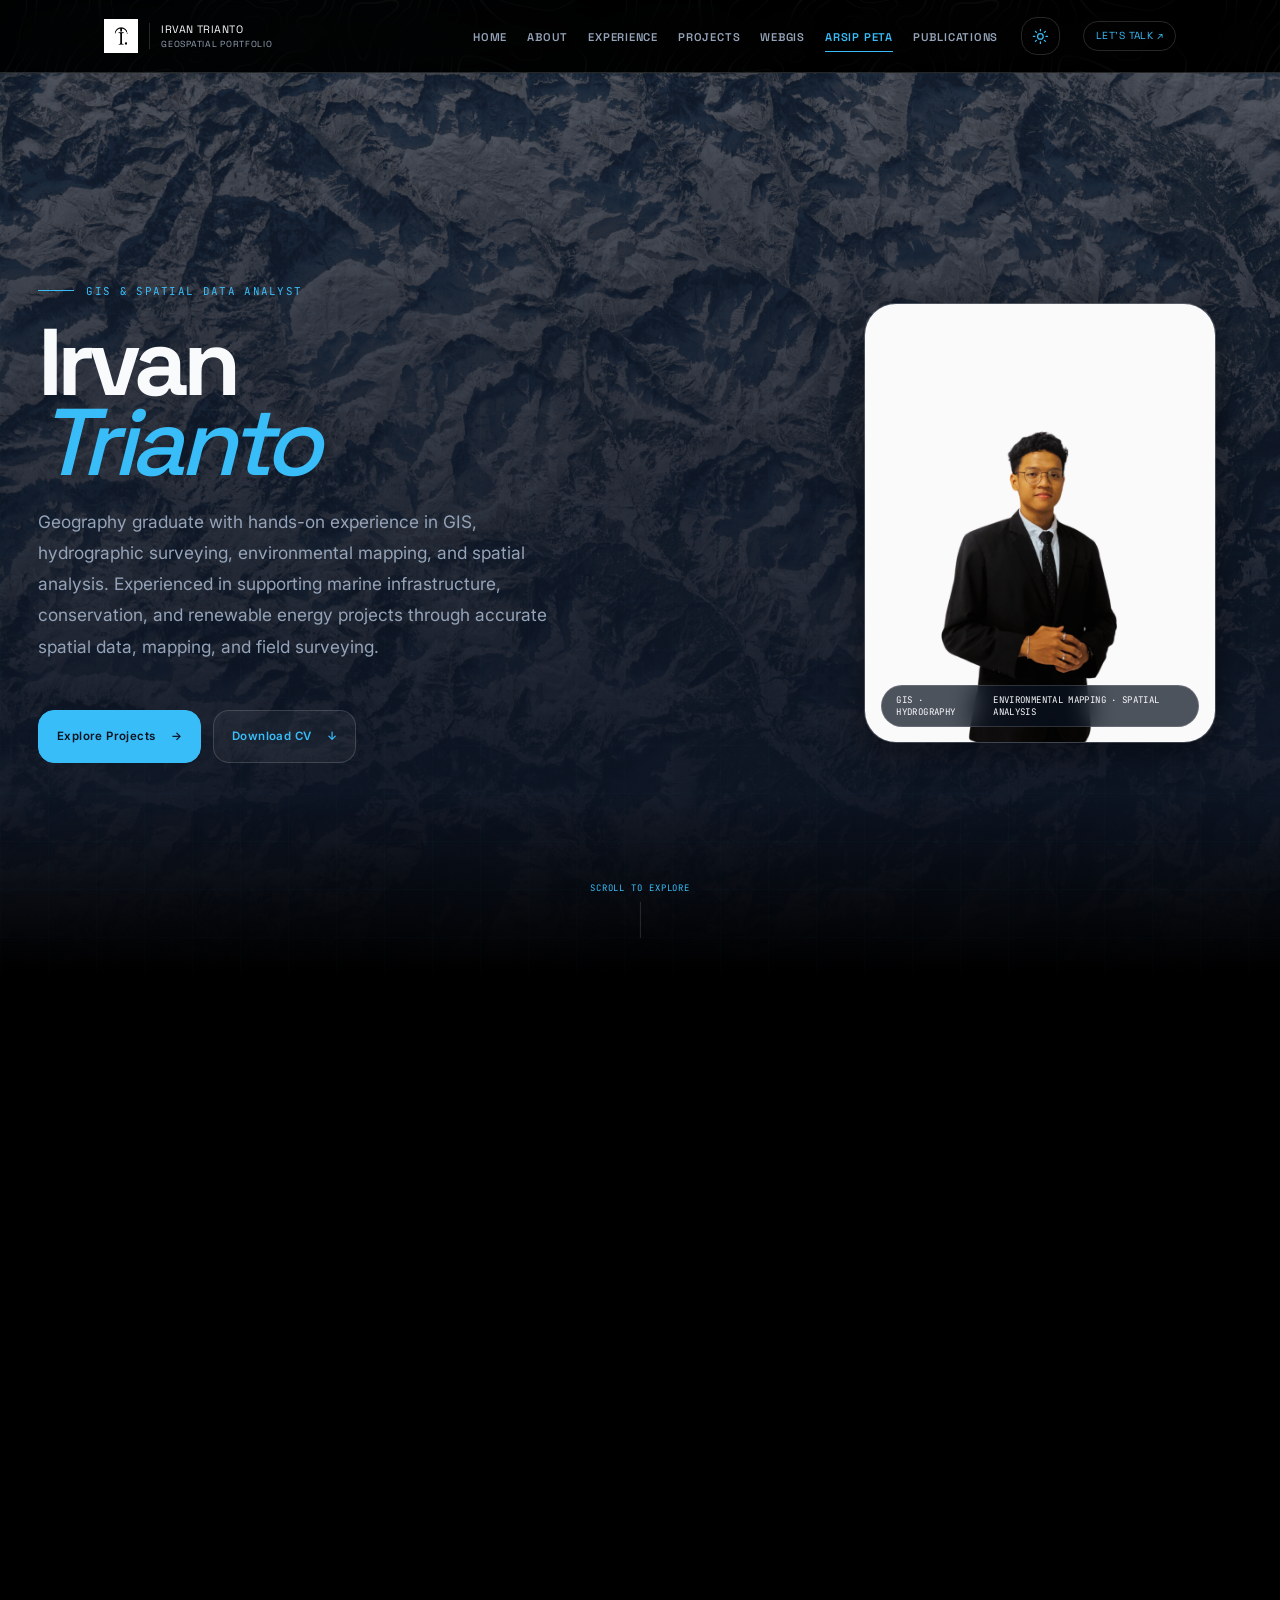
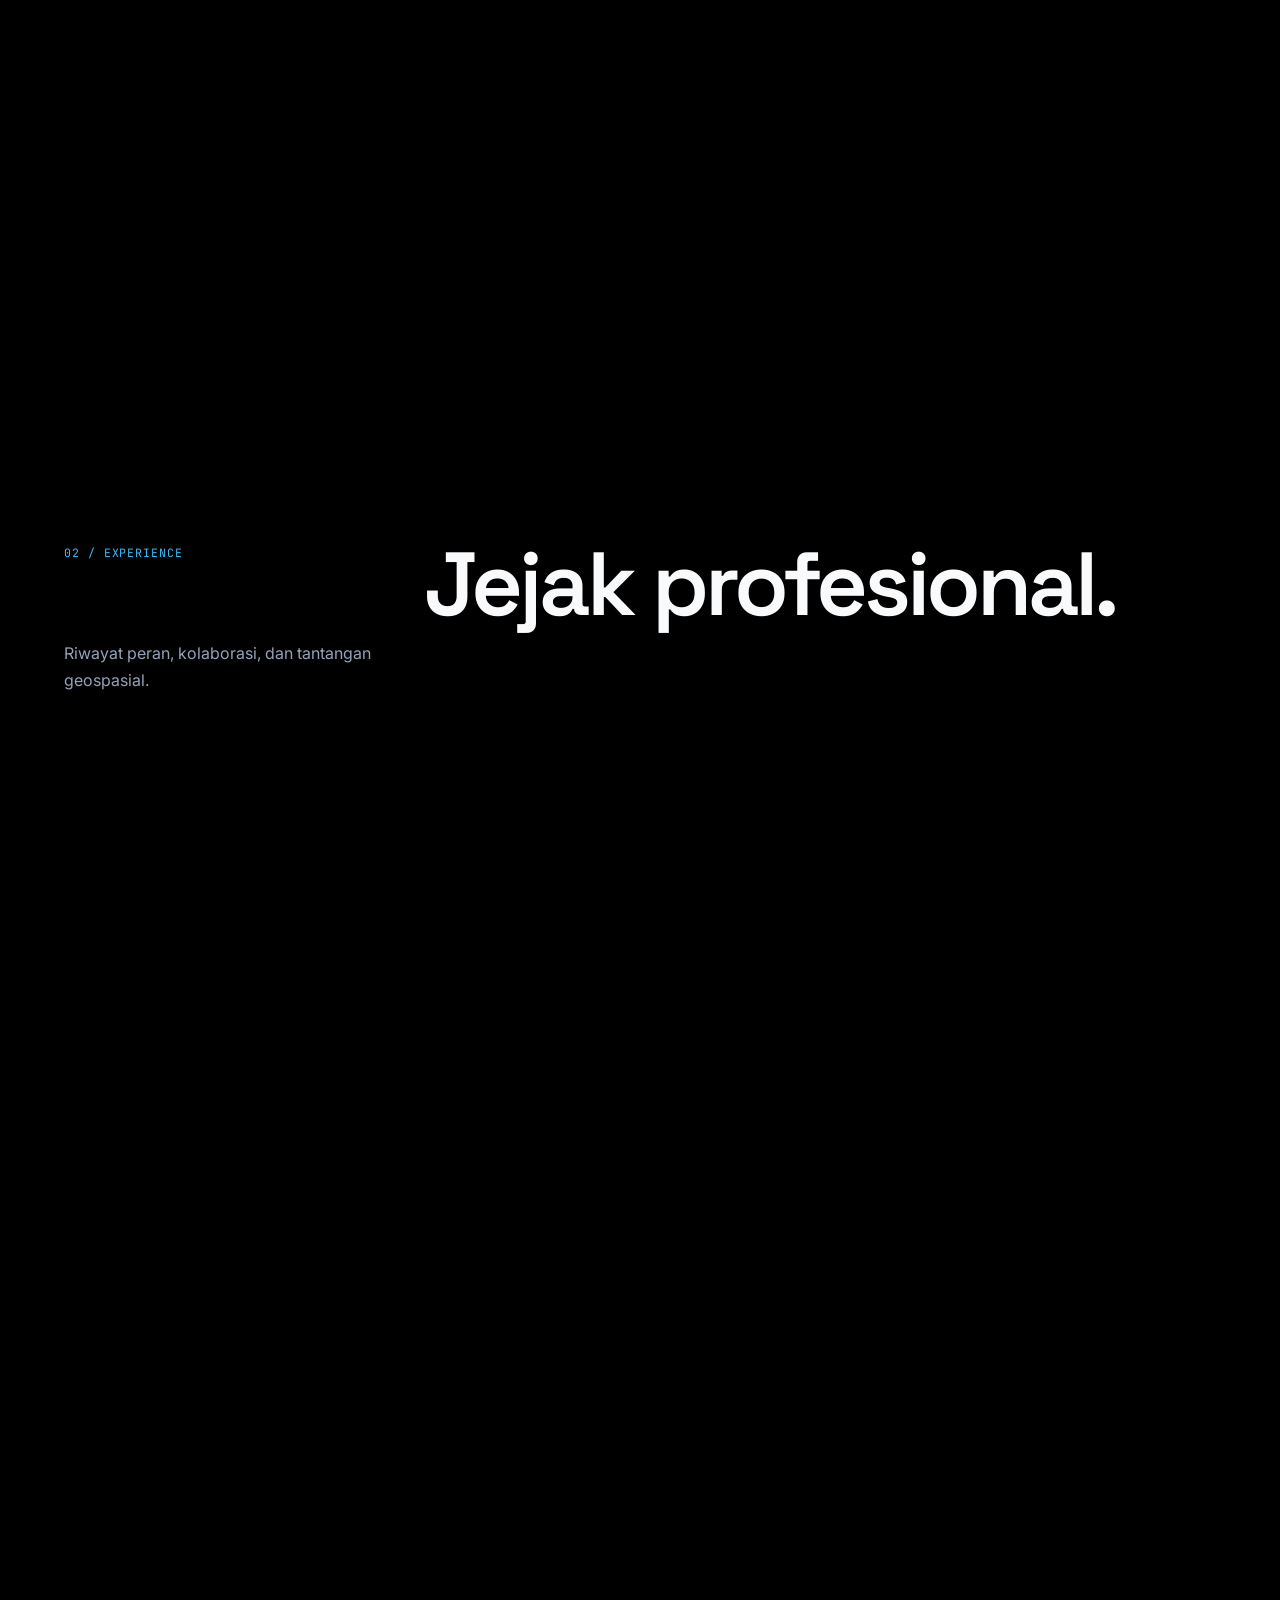
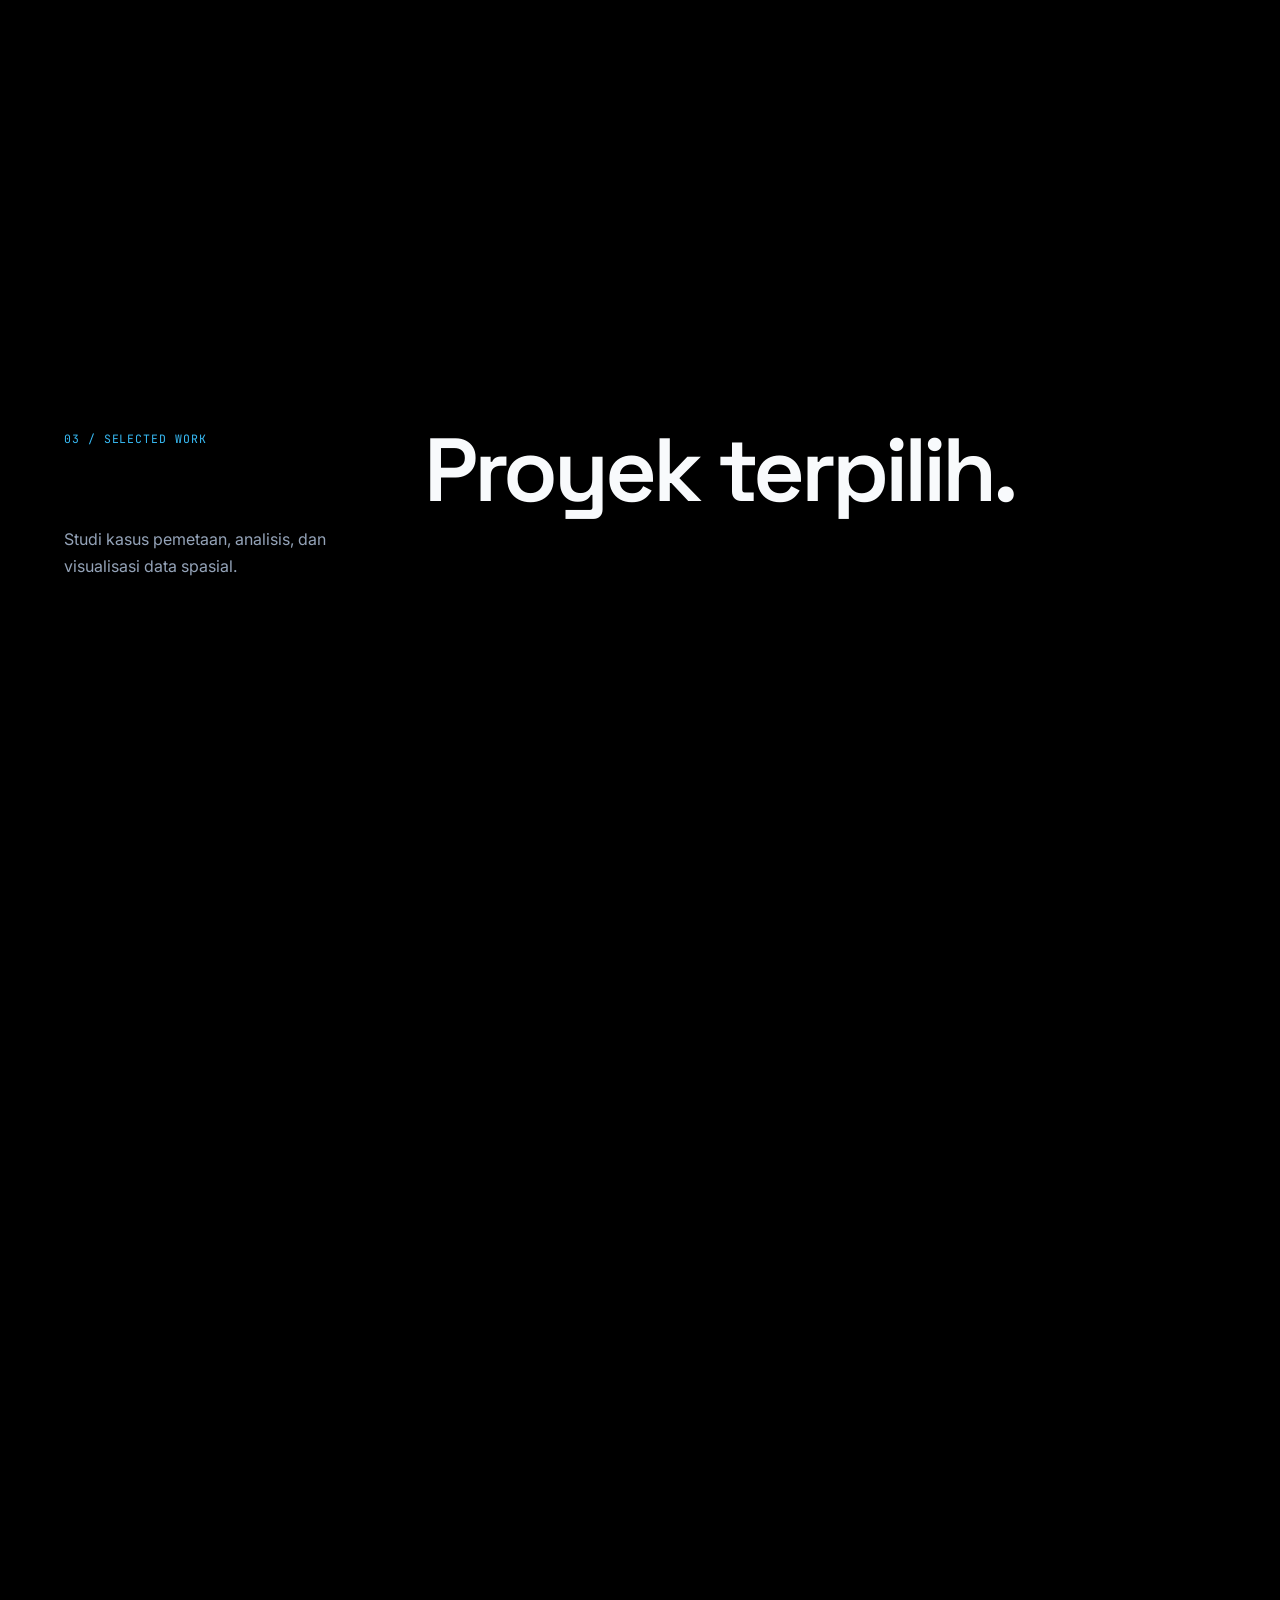
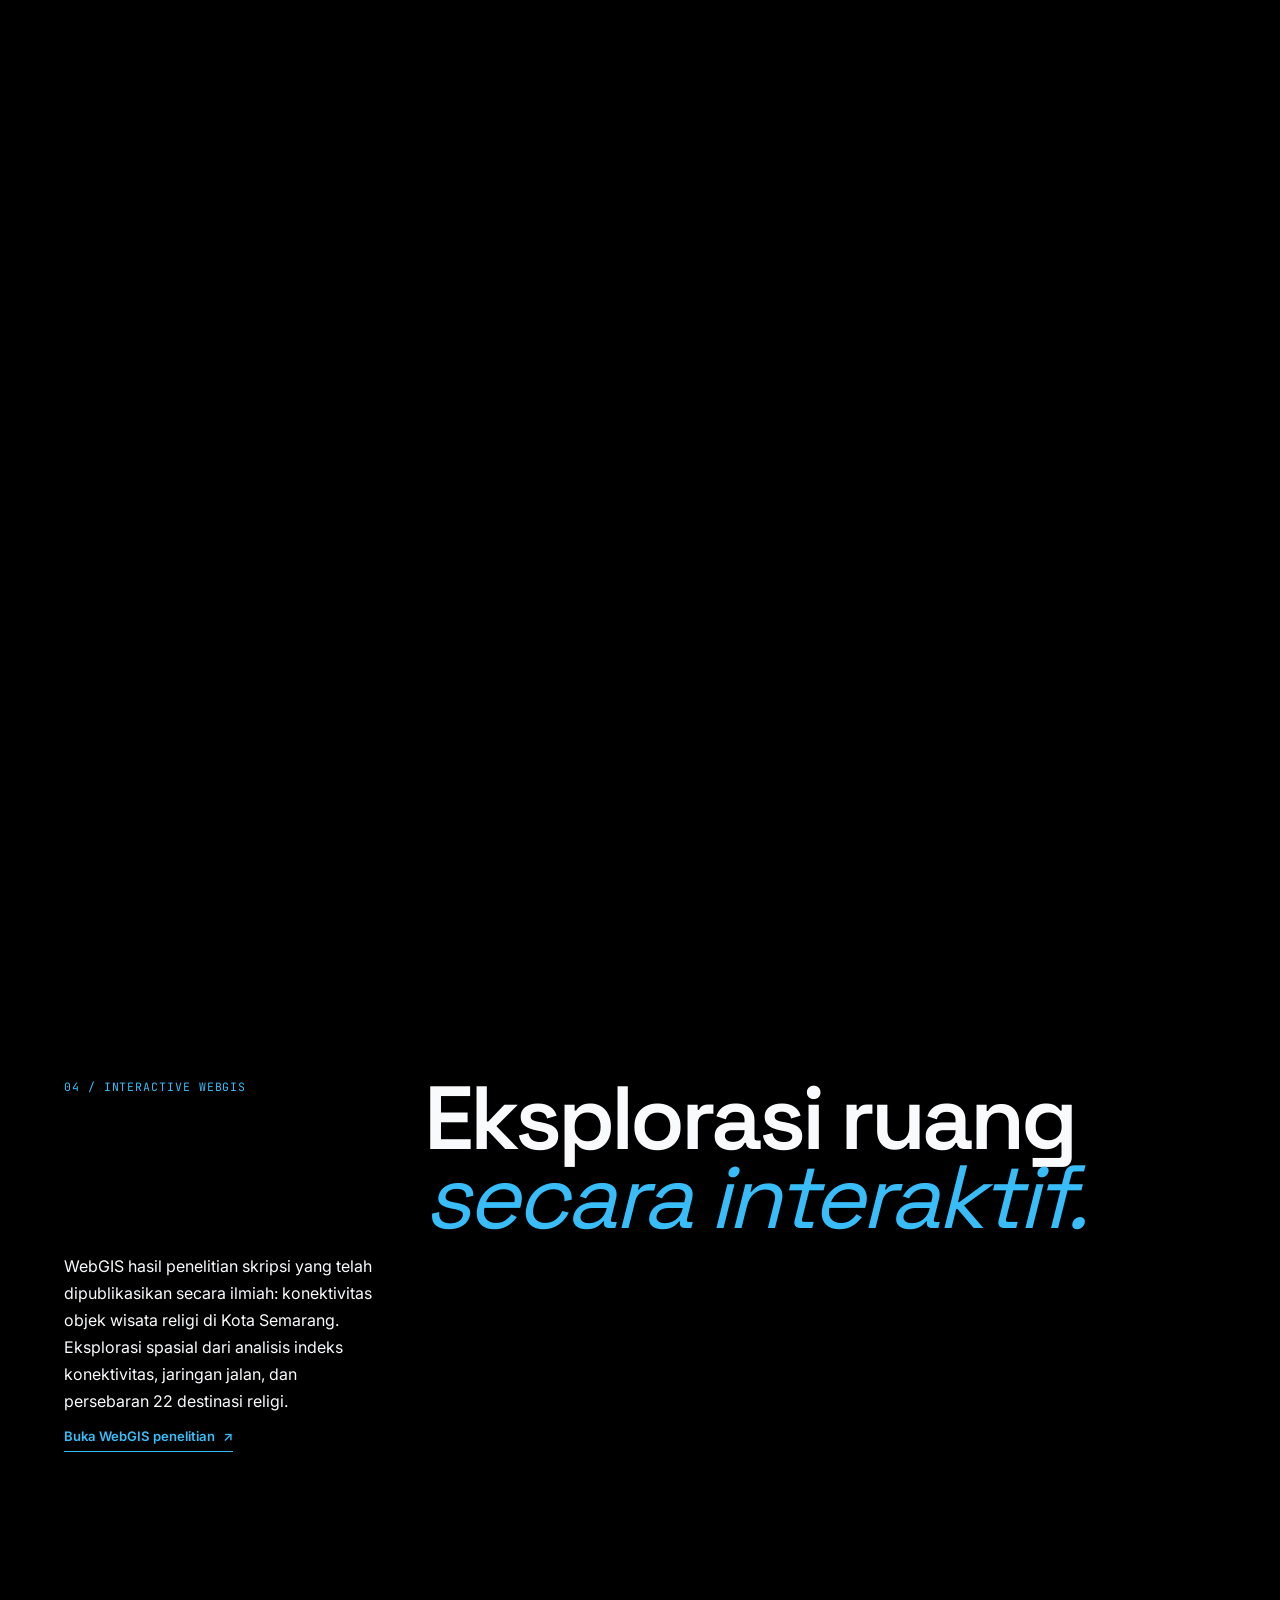
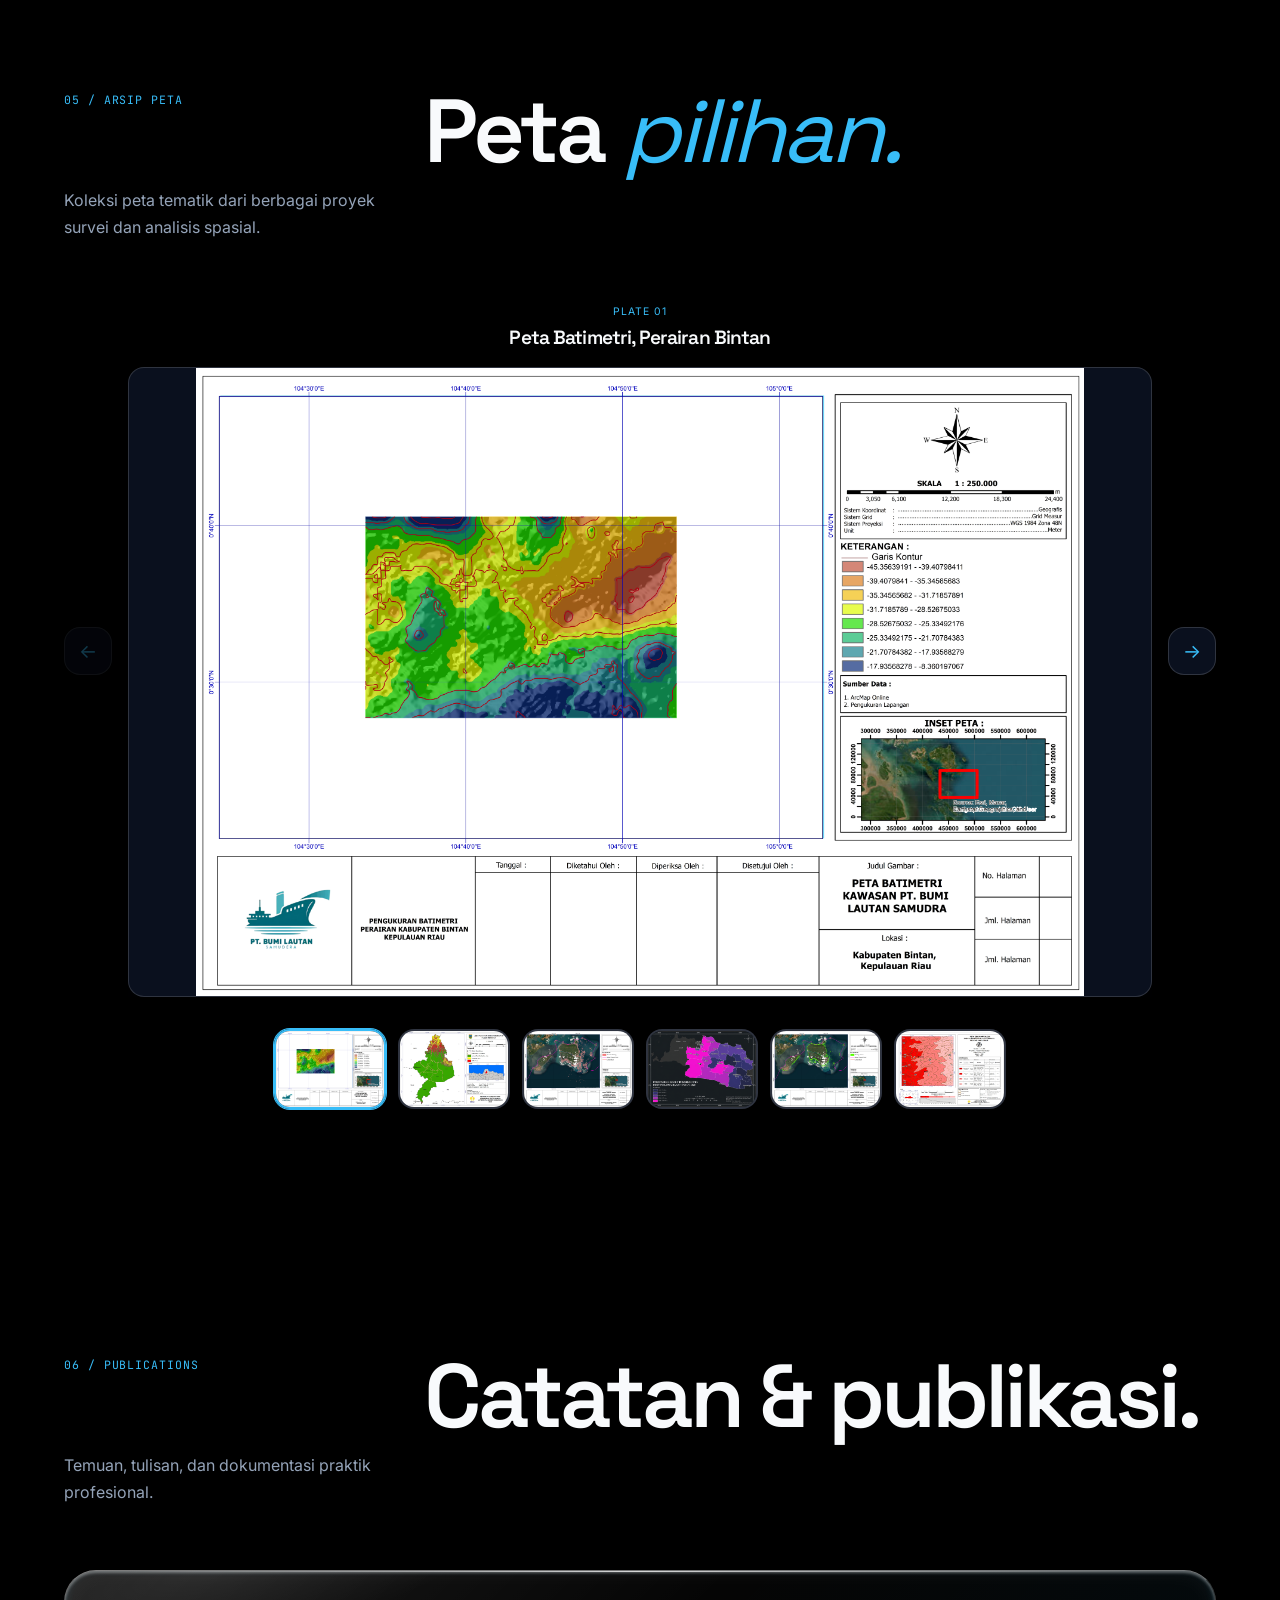
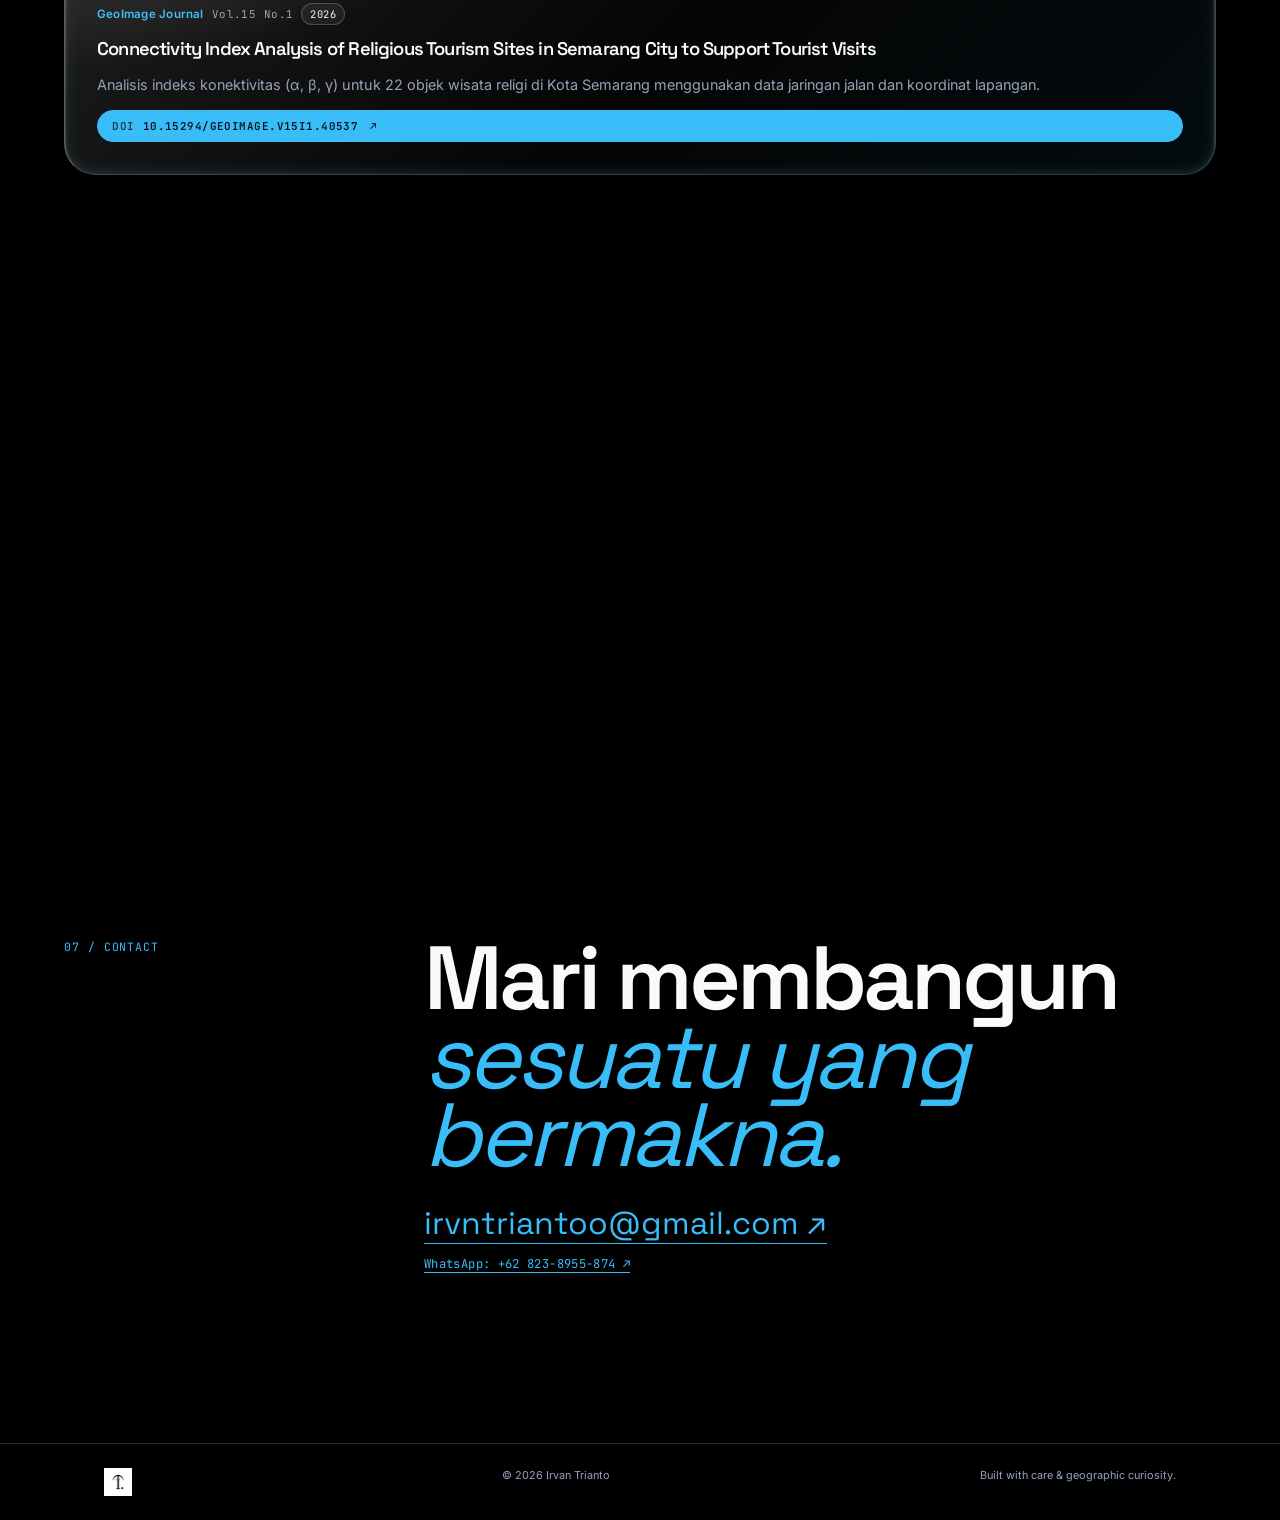
==== commit 9702c68c: "Implement Bubble Clearglass UI overhaul and add ZNT Bulungan project card" ====
--- a/index.html
+++ b/index.html
@@ -6,7 +6,11 @@
   <meta name="description" content="Portofolio GIS Irvan Trianto: pemetaan, hidrografi, lingkungan, dan WebGIS.">
   <title>Irvan Trianto | GIS Portfolio</title>
   <link rel="icon" href="assets/icons/logo.png" type="image/png">
-  <link rel="stylesheet" href="assets/css/style.css">
+  <link rel="preconnect" href="https://fonts.googleapis.com">
+  <link rel="preconnect" href="https://fonts.gstatic.com" crossorigin>
+  <link href="https://fonts.googleapis.com/css2?family=Inter:wght@400;500;600;700&family=Space+Grotesk:wght@500;600;700&display=swap" rel="stylesheet">
+  <link rel="preload" as="image" href="assets/images/hero/background.jpg">
+  <link rel="stylesheet" href="assets/css/style.css?v=bubble-glass">
   <script>(function(){try{var t=localStorage.getItem('theme');if((t==='dark')||(!t&&window.matchMedia('(prefers-color-scheme: dark)').matches))document.documentElement.setAttribute('data-theme','dark');}catch(e){}})();</script>
 </head>
 <body>
@@ -58,7 +62,7 @@
         <div class="about__content section__header about-reveal">
           <p class="eyebrow">01 / About me</p>
           <h2 id="about-title">Geospatial<br><em>professional.</em></h2>
-          <p class="about__bio">Geospatial professional with hands on experience in spatial data management, digital mapping, and GIS based project support within a government/BUMN infrastructure project (PLN floating solar power plant, 100 MWac). Skilled in processing spatial data in GeoJSON, SHP, KML, and Excel/CSV formats, working with GPS coordinates and projection systems, and managing spatial databases (PostgreSQL/PostGIS, basic). Familiar with Leaflet for WebGIS visualization. Brings distinct domain strength in marine and coastal/fisheries related geospatial data from hydrographic survey and coral reef conservation project experience. Comfortable coordinating between technical and operational teams, with a track record of cross disciplinary collaboration in field and research settings.</p>
+          <p class="about__bio">Geospatial professional with hands on experience in spatial data management, digital mapping, and GIS based project support within a government/BUMN infrastructure project (PLN floating solar power plant, 100 MWac). Skilled in processing spatial data in GeoJSON, SHP, KML, and Excel/CSV formats, working with GPS coordinates and projection systems, and managing spatial databases (PostgreSQL/PostGIS). Familiar with Leaflet for WebGIS visualization. Brings distinct domain strength in marine and coastal/fisheries related geospatial data from hydrographic survey and coral reef conservation project experience. Comfortable coordinating between technical and operational teams, with a track record of cross disciplinary collaboration in field and research settings.</p>
           <div class="about__expertise" aria-labelledby="expertise-title">
             <p id="expertise-title">Core expertise</p>
             <ul class="expertise-tags"><li>Geographic Information Systems (GIS)</li><li>Hydrographic Survey</li><li>Spatial Analysis</li><li>Environmental Mapping</li><li>Remote Sensing</li><li>Cartography</li></ul>
@@ -87,7 +91,7 @@
           <p>Riwayat peran, kolaborasi, dan tantangan geospasial.</p>
         </div>
         <div class="experience-list">
-          <article class="experience-item reveal">
+          <article class="experience-item bubble-card reveal">
             <div class="experience-item__header">
               <h3>Surveyor — Navigation, Positioning &amp; Geospatial Data Processing</h3>
               <span class="experience-item__meta">PT Gema Sarana Teknik</span>
@@ -95,7 +99,7 @@
             <p class="experience-item__desc">Melakukan pengumpulan data geospasial dan hidrografi serta pemetaan digital di berbagai proyek survei selama 12 bulan, termasuk penempatan 50 hari di PLTS Apung Karangkates (100 MWac), proyek infrastruktur PLN. Memproses citra satelit menjadi output spasial tematik seperti peta nautika, sebaran mangrove, dan pemetaan lamun. Mengoperasikan sistem GNSS/GPS dan instrumen survei hidrografi di lingkungan lepas pantai dan pesisir, serta melakukan validasi data spasial lintas sumber (survei lapangan, citra satelit, dan data CAD).</p>
             <span class="experience-item__date">Aug 2025 – Aug 2026</span>
           </article>
-          <article class="experience-item reveal">
+          <article class="experience-item bubble-card reveal">
             <div class="experience-item__header">
               <h3>Project Coordinator — Coral Reef Conservation Team</h3>
               <span class="experience-item__meta">PT Amati Karya Indonesia</span>
@@ -103,7 +107,7 @@
             <p class="experience-item__desc">Mengoordinasikan tim konservasi terumbu karang, memproses citra satelit untuk pemantauan lingkungan dan pemetaan ekosistem pesisir. Menyusun dan memvisualisasikan data spasial menjadi peta tematik untuk mendukung pengambilan keputusan berbasis lapangan, serta mempresentasikan hasil analisis di forum internasional.</p>
             <span class="experience-item__date">Feb 2024 – Jun 2024</span>
           </article>
-          <article class="experience-item reveal">
+          <article class="experience-item bubble-card reveal">
             <div class="experience-item__header">
               <h3>Lab Supervisor</h3>
               <span class="experience-item__meta">Universitas Negeri Semarang</span>
@@ -111,7 +115,7 @@
             <p class="experience-item__desc">Mendampingi praktikum Penginderaan Jauh, membimbing mahasiswa dalam pengolahan citra satelit dan analisis geospasial. Menjaga akurasi 100+ data akademik dengan tingkat kepatuhan 100% melalui kontrol kualitas sistematis, serta mengawasi operasional laboratorium selama satu tahun penuh.</p>
             <span class="experience-item__date">Sep 2024 – Sep 2025</span>
           </article>
-          <article class="experience-item reveal">
+          <article class="experience-item bubble-card reveal">
             <div class="experience-item__header">
               <h3>Field &amp; Community Projects</h3>
               <span class="experience-item__meta">Berbagai proyek lapangan</span>
@@ -139,7 +143,7 @@
           <p>Studi kasus pemetaan, analisis, dan visualisasi data spasial.</p>
         </div>
         <div class="projects-grid">
-          <article class="project-card reveal">
+          <article class="project-card bubble-card reveal">
             <div class="project-card__image-wrapper">
               <img class="project-card__image" src="projects/wisatareligi/gallery/sam-poo-kong.jpg" alt="Klenteng Sam Poo Kong, Semarang" width="800" height="500" loading="lazy">
             </div>
@@ -160,7 +164,7 @@
             </div>
           </article>
 
-          <article class="project-card reveal">
+          <article class="project-card bubble-card reveal">
             <div class="project-card__image-wrapper">
               <img class="project-card__image" src="projects/karangkates/gallery/IMG_0689.JPG" alt="PLTS Apung Karangkates" width="800" height="500" loading="lazy">
             </div>
@@ -176,6 +180,44 @@
               </div>
               <div class="project-card__actions">
                 <button class="button button--outline gallery-trigger" data-gallery="karangkates" aria-haspopup="dialog">View Gallery <span aria-hidden="true">→</span></button>
+              </div>
+            </div>
+          </article>
+
+          <article class="project-card bubble-card reveal">
+            <div class="project-card__image-wrapper">
+              <img class="project-card__image" src="assets/projects/znt-bulungan-thumb.webp" alt="Ilustrasi peta delineasi Zona Nilai Tanah (ZNT) Kabupaten Bulungan, Kalimantan Utara" width="800" height="500" loading="lazy">
+            </div>
+            <div class="project-card__content">
+              <div class="project-card__header">
+                <h3>Zonasi Nilai Tanah — Kabupaten Bulungan, Kalimantan Utara</h3>
+                <span class="project-card__year">2026</span>
+              </div>
+              <p class="project-card__subtitle">Land Value Zoning, Bulungan Regency, North Kalimantan</p>
+              <p class="project-card__role">GIS Analyst / Spatial Data Processor</p>
+              <p class="project-card__summary">Menyusun dan memproses data spasial untuk delineasi Zona Nilai Tanah (ZNT) di Kabupaten Bulungan, Kalimantan Utara. Proyek ini mendukung penyediaan peta zona nilai tanah yang terintegrasi dengan data pertanahan dan perpajakan, digunakan sebagai acuan penetapan NJOP serta transaksi tanah.</p>
+              <div class="project-card__tags">
+                <span>GIS</span><span>Spatial Analysis</span><span>ZNT</span><span>Land Value</span><span>ILASPP</span><span>Data Integration</span>
+              </div>
+            </div>
+          </article>
+
+          <article class="project-card bubble-card reveal">
+            <div class="project-card__image-wrapper">
+              <img class="project-card__image" src="projects/batam-vegetation/gallery/batam-vegetation-cover.jpg" alt="Batam Vegetation Monitoring" width="800" height="500" loading="lazy">
+            </div>
+            <div class="project-card__content">
+              <div class="project-card__header">
+                <h3>Batam Vegetation Monitoring</h3>
+                <span class="project-card__year">2020–2025</span>
+              </div>
+              <p class="project-card__role">Remote Sensing Analyst</p>
+              <p class="project-card__summary">Spatio-temporal vegetation analysis using Sentinel-2 imagery, Google Earth Engine, NDVI change detection, and land-cover data.</p>
+              <div class="project-card__tags">
+                <span>Google Earth Engine</span><span>Remote Sensing</span><span>Sentinel-2</span><span>NDVI</span><span>Environmental Monitoring</span>
+              </div>
+              <div class="project-card__actions">
+                <a class="button" href="projects/batam-vegetation.html">View Project <span aria-hidden="true">→</span></a>
               </div>
             </div>
           </article>
@@ -260,7 +302,7 @@
           <p>Temuan, tulisan, dan dokumentasi praktik profesional.</p>
         </div>
         <div class="publications-grid">
-          <article class="publication-card reveal">
+          <article class="publication-card bubble-card reveal">
             <div class="publication-card__meta">
               <span class="publication-card__journal">GeoImage Journal</span>
               <span class="publication-card__volume">Vol.15 No.1</span>
@@ -275,7 +317,7 @@
             </a>
           </article>
 
-          <article class="publication-card reveal">
+          <article class="publication-card bubble-card reveal">
             <div class="publication-card__meta">
               <span class="publication-card__journal">ABDIMAS</span>
               <span class="publication-card__volume">Vol.29 No.1</span>
@@ -290,7 +332,7 @@
             </a>
           </article>
 
-          <article class="publication-card reveal">
+          <article class="publication-card bubble-card reveal">
             <div class="publication-card__meta">
               <span class="publication-card__journal">Proceedings of the FISIP UNNES National Seminar</span>
               <span class="publication-card__year">2024</span>
--- a/assets/css/style.css
+++ b/assets/css/style.css
@@ -1,4 +1,4 @@
-@import url('https://fonts.googleapis.com/css2?family=Cormorant+Garamond:ital,wght@0,500;0,600;0,700;1,500;1,600&family=DM+Mono&family=Instrument+Serif:ital@0;1&family=Inter:wght@400;500;600;700&family=JetBrains+Mono:wght@400;500;600&family=Manrope:wght@400;500;600;700&display=swap');
+@import url('https://fonts.googleapis.com/css2?family=Cormorant+Garamond:ital,wght@0,500;0,600;0,700;1,500;1,600&family=DM+Mono&family=Instrument+Serif:ital@0;1&family=Inter:wght@400;500;600;700&family=JetBrains+Mono:wght@400;500;600&family=Manrope:wght@400;500;600;700&family=Space+Grotesk:wght@400;500;600;700&display=swap');
 
 :root { --cream:#f5f0e5; --beige:#e4d9c5; --paper:#fbf8f1; --brown:#3d3026; --ink:#221b16; --olive:#657054; --line:rgba(61,48,38,.2); --serif:"Instrument Serif", Georgia, serif; --sans:Manrope, Arial, sans-serif; --mono:"DM Mono", monospace; }
 * { box-sizing:border-box; margin:0; }
@@ -62,7 +62,7 @@
 
 /* Layout system */
 :root { --layout-gap:clamp(1.5rem, 4vw, 3rem); --layout-gap-wide:clamp(3rem, 8vw, 8rem); --rhythm-block:var(--section-space); }
-.section { padding-block:var(--rhythm-block); }.section__content { width:100%; }.section__header { min-width:0; }.grid { display:grid; gap:var(--layout-gap); }.grid--2 { grid-template-columns:repeat(2, minmax(0, 1fr)); }.grid--3 { grid-template-columns:repeat(3, minmax(0, 1fr)); }.grid--4 { grid-template-columns:repeat(4, minmax(0, 1fr)); }
+.section { padding-block:var(--rhythm-block); grid-template-columns:minmax(0,1fr); }.section__content { width:100%; }.section__header { min-width:0; }.section > .container { min-width:0; width:100%; }.grid { display:grid; gap:var(--layout-gap); }.grid--2 { grid-template-columns:repeat(2, minmax(0, 1fr)); }.grid--3 { grid-template-columns:repeat(3, minmax(0, 1fr)); }.grid--4 { grid-template-columns:repeat(4, minmax(0, 1fr)); }
 .hero-grid.grid--2 { grid-template-columns:minmax(0,1.08fr) minmax(22rem,.92fr); gap:var(--layout-gap-wide); }.about__grid.grid--2 { grid-template-columns:minmax(0,1.05fr) minmax(19rem,.7fr); gap:clamp(3rem,10vw,9rem); }
 @media (max-width:800px) { .grid--2,.grid--3,.grid--4,.hero-grid.grid--2,.about__grid.grid--2 { grid-template-columns:1fr; } }
 
@@ -121,6 +121,7 @@
 .project-card__content { display:flex; flex-direction:column; gap:var(--space-3); }
 .project-card__header { display:flex; align-items:baseline; justify-content:space-between; gap:var(--space-4); }
 .project-card__header h3 { font:700 1.35rem/1.2 var(--font-heading); letter-spacing:-.025em; }
+.project-card__subtitle { color:var(--color-secondary); font-size:.82rem; line-height:1.45; margin-top:calc(-1 * var(--space-2)); }
 .project-card__year { color:var(--color-secondary); font:.68rem var(--font-mono); letter-spacing:.04em; text-transform:uppercase; white-space:nowrap; }
 .project-card__role { color:var(--color-primary); font:.72rem var(--font-mono); letter-spacing:.03em; }
 .project-card__summary { color:var(--color-secondary); font-size:.92rem; line-height:1.7; }
@@ -138,11 +139,11 @@
 .publication-card__year { padding:.2rem .5rem; border:1px solid var(--color-border); border-radius:var(--radius-pill); color:var(--color-secondary); font:.65rem var(--font-mono); letter-spacing:.04em; }
 .publication-card__title { font:700 1.15rem/1.3 var(--font-heading); letter-spacing:-.02em; word-wrap:break-word; overflow-wrap:break-word; }
 .publication-card__summary { color:var(--color-secondary); font-size:.9rem; line-height:1.7; }
-.publication-card__doi { display:inline-flex; align-items:center; gap:.5rem; width:max-content; padding:.5rem .9rem; border:1px solid var(--color-primary); border-radius:var(--radius-sm); background:var(--color-primary); color:#fff; font:.68rem var(--font-mono); letter-spacing:.04em; text-transform:uppercase; transition:background var(--duration-base) var(--ease-standard),transform var(--duration-base) var(--ease-standard); }
+.publication-card__doi { display:inline-flex; align-items:center; gap:.5rem; max-width:100%; padding:.5rem .9rem; border:1px solid var(--color-primary); border-radius:var(--radius-sm); background:var(--color-primary); color:#fff; font:.68rem var(--font-mono); letter-spacing:.04em; text-transform:uppercase; transition:background var(--duration-base) var(--ease-standard),transform var(--duration-base) var(--ease-standard); }
 .publication-card__doi:hover { background:var(--color-primary-hover); transform:translateY(-1px); }
-.publication-card__doi-label { color:rgba(255,255,255,.7); }
-.publication-card__doi-value { color:#fff; }
-.publication-card__doi span[aria-hidden="true"] { margin-left:.2rem; }
+.publication-card__doi-label { color:rgba(255,255,255,.7); flex:0 0 auto; }
+.publication-card__doi-value { color:#fff; overflow-wrap:anywhere; word-break:break-word; min-width:0; }
+.publication-card__doi span[aria-hidden="true"] { margin-left:.2rem; flex:0 0 auto; }
 
 /* Scroll reveal */
 .reveal { opacity:0; transform:translateY(1rem); transition:opacity .6s var(--ease-standard),transform .6s var(--ease-standard); }
@@ -173,14 +174,14 @@
 .gallery-dot:focus-visible { outline:2px solid #fff; outline-offset:2px; }
 
 /* Maps Archive Carousel */
-.maps-carousel { margin-top:var(--space-8); }
-.maps-carousel__viewer { position:relative; display:flex; align-items:center; gap:var(--space-4); margin-bottom:var(--space-5); }
-.maps-carousel__main { flex:1 1 auto; position:relative; overflow:visible; }
-.maps-carousel__plate { text-align:center; cursor:pointer; transition:opacity .3s var(--ease-standard); }
+.maps-carousel { margin-top:var(--space-8); width:100%; max-width:100%; overflow:hidden; }
+.maps-carousel__viewer { position:relative; display:flex; align-items:center; gap:var(--space-4); margin-bottom:var(--space-5); width:100%; max-width:100%; }
+.maps-carousel__main { flex:1 1 0; min-width:0; max-width:100%; position:relative; overflow:hidden; }
+.maps-carousel__plate { text-align:center; cursor:pointer; transition:opacity .3s var(--ease-standard); width:100%; max-width:100%; }
 .maps-carousel__plate:hover { opacity:.95; }
 .maps-carousel__plate-number { margin-bottom:var(--space-2); color:var(--color-primary); font:.65rem var(--font-mono); letter-spacing:.1em; text-transform:uppercase; }
 .maps-carousel__plate-title { margin-bottom:var(--space-4); color:var(--color-text); font:600 1.2rem/1.3 var(--font-heading); letter-spacing:-.02em; }
-.maps-carousel__plate img { width:100%; height:auto; max-height:min(70vh,800px); object-fit:contain; border:1px solid var(--color-border); border-radius:var(--radius-md); background:var(--color-surface); box-shadow:var(--shadow-md); }
+.maps-carousel__plate img { width:100%; max-width:100%; height:auto; display:block; margin-inline:auto; max-height:min(70vh,800px); object-fit:contain; border:1px solid var(--color-border); border-radius:var(--radius-md); background:var(--color-surface); box-shadow:var(--shadow-md); }
 .maps-carousel__nav { width:3rem; height:3rem; flex:0 0 auto; display:grid; place-items:center; border:1px solid var(--color-border); border-radius:var(--radius-sm); background:var(--color-surface); color:var(--color-primary); font-size:1.2rem; cursor:pointer; transition:background .2s,border-color .2s,transform .2s; box-shadow:var(--shadow-sm); }
 .maps-carousel__nav:hover { background:var(--color-primary); border-color:var(--color-primary); color:#fff; transform:translateY(-2px); box-shadow:var(--shadow-md); }
 .maps-carousel__nav:disabled { opacity:.3; cursor:not-allowed; }
@@ -216,14 +217,9 @@
 .maps-lightbox__plate-number { margin-bottom:var(--space-2); color:rgba(255,255,255,.8); font:.65rem var(--font-mono); letter-spacing:.1em; text-transform:uppercase; }
 .maps-lightbox__plate-title { margin:0; color:#fff; font:600 1.35rem/1.3 var(--font-heading); letter-spacing:-.02em; }
 
-/* Maps carousel — horizontal scroll is intentional, exempt from global overflow-x:hidden */
-.maps-carousel,
-.maps-carousel__viewer,
-.maps-carousel__main,
+/* Maps carousel — outer wrapper clamps to viewport; ONLY the thumbnail track scrolls */
 .maps-carousel__thumbnails {
   max-width:100%;
-}
-.maps-carousel__thumbnails {
   overflow-x:auto;
 }
 
@@ -242,7 +238,7 @@
   .maps-carousel__viewer { gap:var(--space-1); }
   .maps-carousel__nav { width:2.25rem; height:2.25rem; font-size:.9rem; }
   .maps-carousel__plate-title { font-size:1.05rem; }
-  .maps-carousel__thumbnails { justify-content:flex-start; padding-bottom:var(--space-3); margin:0 calc(-1 * var(--space-4)); padding-inline:var(--space-4); }
+  .maps-carousel__thumbnails { justify-content:flex-start; padding-bottom:var(--space-3); }
   .maps-carousel__thumb { width:5.5rem; height:4rem; }
   .maps-lightbox__content { align-items:center; }
   .maps-lightbox__image { max-width:88%; max-height:72%; }
@@ -292,3 +288,403 @@
 html[data-theme="dark"] body:not(.webgis-page) .nav-menu a[aria-current="page"] { color:var(--color-accent); }
 html[data-theme="dark"] body:not(.webgis-page) .hero-button--primary,
 html[data-theme="dark"] body:not(.webgis-page) .hero-button--primary:hover { color:var(--color-background); }
+
+/* ==========================================================================
+   Bubble Clearglass UI/UX Overhaul
+   ========================================================================== */
+:root {
+  --bg-color: #000000;
+  --text-main: #F8FAFC;
+  --text-muted: #94A3B8;
+  --accent: #38BDF8;
+  --glass-bg: rgba(255, 255, 255, 0.05);
+  --glass-border: rgba(255, 255, 255, 0.15);
+}
+
+html {
+  background-color: #000000;
+  overflow-x: clip;
+}
+
+body,
+body:not(.webgis-page),
+html[data-theme="dark"] body:not(.webgis-page),
+html[data-theme="light"] body:not(.webgis-page) {
+  --color-background: var(--bg-color);
+  --color-surface: rgba(15, 23, 42, 0.72);
+  --color-text: var(--text-main);
+  --color-secondary: var(--text-muted);
+  --color-muted: var(--text-muted);
+  --color-primary: var(--accent);
+  --color-primary-hover: #7DD3FC;
+  --color-accent: var(--accent);
+  --color-border: var(--glass-border);
+  --font-heading: "Space Grotesk", sans-serif;
+  --font-body: "Inter", sans-serif;
+  --serif: var(--font-heading);
+  --sans: var(--font-body);
+  background-color: #000000;
+  background-image: none;
+  color: #F8FAFC;
+  position: relative;
+  isolation: isolate;
+  overflow-x: clip;
+  margin: 0;
+  padding: 0;
+  font-family: "Inter", sans-serif;
+}
+
+body::before,
+body:not(.webgis-page)::before {
+  content: "";
+  position: fixed;
+  top: 0;
+  left: 0;
+  width: 100vw;
+  height: 100vh;
+  z-index: -1; /* Di belakang konten, tapi di atas background hitam */
+  pointer-events: none; /* Agar tidak menghalangi klik mouse */
+
+  /* Pasang pola kontur + pendaran cahaya tipis agar efek blur kaca semakin jelas */
+  background-image:
+    url('../images/patterns/topography.svg'),
+    radial-gradient(circle at 18% 22%, rgba(56, 189, 248, 0.22) 0%, transparent 45%),
+    radial-gradient(circle at 82% 78%, rgba(20, 184, 166, 0.18) 0%, transparent 45%);
+  background-repeat: repeat, no-repeat, no-repeat;
+  background-position: center, center, center;
+  background-size: 600px 600px, 100% 100%, 100% 100%;
+
+  /* Naikkan opacity agar kontur topografi jelas terlihat & ter-blur oleh kaca */
+  opacity: 0.26;
+}
+
+body:not(.webgis-page) .reveal.is-visible {
+  opacity: 1;
+  transform: none;
+}
+
+/* Tipografi: Space Grotesk untuk h1, h2, h3, dan navigasi; Inter untuk paragraf/body */
+body:not(.webgis-page) h1,
+body:not(.webgis-page) h2,
+body:not(.webgis-page) h3,
+body:not(.webgis-page) .navbar,
+body:not(.webgis-page) .nav-menu a,
+body:not(.webgis-page) .nav-contact,
+body:not(.webgis-page) .brand__name {
+  font-family: "Space Grotesk", sans-serif;
+}
+
+body:not(.webgis-page) h1,
+body:not(.webgis-page) h2,
+body:not(.webgis-page) h3 {
+  color: var(--text-main);
+}
+
+body:not(.webgis-page) p {
+  font-family: "Inter", sans-serif;
+}
+
+/* Header & Navigasi Clearglass */
+body:not(.webgis-page) .site-header,
+html[data-theme="dark"] body:not(.webgis-page) .site-header {
+  background: rgba(0, 0, 0, 0.72);
+  backdrop-filter: blur(20px);
+  -webkit-backdrop-filter: blur(20px);
+  border-bottom: 1px solid var(--glass-border);
+}
+
+body:not(.webgis-page) .site-header.is-scrolled,
+html[data-theme="dark"] body:not(.webgis-page) .site-header.is-scrolled {
+  background: rgba(0, 0, 0, 0.88);
+  box-shadow: 0 8px 32px rgba(0, 0, 0, 0.5);
+}
+
+body:not(.webgis-page) .nav-panel {
+  background: transparent;
+}
+
+@media (max-width: 800px) {
+  body:not(.webgis-page) .nav-panel {
+    background: rgba(0, 0, 0, 0.95);
+    backdrop-filter: blur(20px);
+    -webkit-backdrop-filter: blur(20px);
+    border-bottom: 1px solid var(--glass-border);
+  }
+}
+
+body:not(.webgis-page) .menu-toggle span:not(.sr-only) {
+  background: var(--text-main);
+}
+
+/* Seksi Hero dengan Background Image & Gradient Overlay */
+body:not(.webgis-page) .hero,
+html[data-theme="dark"] body:not(.webgis-page) .hero {
+  background-color: #000000;
+  background-image:
+    linear-gradient(to bottom, rgba(11, 18, 32, 0.7) 0%, rgba(11, 18, 32, 0.95) 80%, #000000 100%),
+    url('../images/hero/background.jpg');
+  background-size: cover;
+  background-position: center;
+  background-repeat: no-repeat;
+}
+
+body:not(.webgis-page) .hero::before,
+html[data-theme="dark"] body:not(.webgis-page) .hero::before {
+  opacity: 0.03;
+  background-image:
+    linear-gradient(rgba(56, 189, 248, 0.5) 1px, transparent 1px),
+    linear-gradient(90deg, rgba(56, 189, 248, 0.5) 1px, transparent 1px);
+}
+
+/* Pastikan seluruh wrapper di bawah Hero transparan penuh dan tidak memotong efek backdrop-filter */
+body:not(.webgis-page) main,
+body:not(.webgis-page) .section:not(.hero),
+body:not(.webgis-page) .section--tint,
+body:not(.webgis-page) .about,
+body:not(.webgis-page) .container,
+body:not(.webgis-page) .section__content,
+body:not(.webgis-page) .projects-grid,
+body:not(.webgis-page) .experience-list,
+body:not(.webgis-page) .publications-grid,
+body:not(.webgis-page) .site-footer,
+html[data-theme="dark"] body:not(.webgis-page) main,
+html[data-theme="dark"] body:not(.webgis-page) .section:not(.hero),
+html[data-theme="dark"] body:not(.webgis-page) .section--tint,
+html[data-theme="dark"] body:not(.webgis-page) .about,
+html[data-theme="dark"] body:not(.webgis-page) .container,
+html[data-theme="dark"] body:not(.webgis-page) .section__content,
+html[data-theme="dark"] body:not(.webgis-page) .projects-grid,
+html[data-theme="dark"] body:not(.webgis-page) .experience-list,
+html[data-theme="dark"] body:not(.webgis-page) .publications-grid,
+html[data-theme="dark"] body:not(.webgis-page) .site-footer {
+  background: transparent !important;
+  background-color: transparent !important;
+}
+
+body:not(.webgis-page) .section:not(.hero) {
+  overflow: visible;
+}
+
+/* Hero figure & About portrait dalam nuansa Clearglass */
+body:not(.webgis-page) .hero-map,
+body:not(.webgis-page) .portrait-frame {
+  background: rgba(255, 255, 255, 0.05) !important;
+  backdrop-filter: blur(24px) !important;
+  -webkit-backdrop-filter: blur(24px) !important;
+  border: 1px solid rgba(255, 255, 255, 0.15) !important;
+  border-radius: 32px !important;
+  box-shadow:
+    0 8px 32px 0 rgba(0, 0, 0, 0.4),
+    inset 0 0 20px 0 rgba(255, 255, 255, 0.05) !important;
+}
+
+body:not(.webgis-page) .hero-map figcaption {
+  padding: 0.5rem 0.9rem;
+  border-radius: 999px;
+  background: rgba(11, 18, 32, 0.72);
+  backdrop-filter: blur(12px);
+  -webkit-backdrop-filter: blur(12px);
+  border: 1px solid var(--glass-border);
+  color: var(--text-main);
+}
+
+body:not(.webgis-page) .portrait-frame__image {
+  border-radius: 20px;
+}
+
+body:not(.webgis-page) .portrait-coordinate {
+  padding: 0.25rem 0.55rem;
+  border-radius: 999px;
+  background: rgba(11, 18, 32, 0.72);
+  border: 1px solid var(--glass-border);
+  color: var(--text-main);
+}
+
+/* Tombol, Link, dan Highlight dengan --accent (#38BDF8) & kontras aksesibel */
+body:not(.webgis-page) .hero-button--primary,
+body:not(.webgis-page) .button:not(.button--outline):not(.button--ghost),
+body:not(.webgis-page) .publication-card__doi {
+  background: var(--accent);
+  border-color: var(--accent);
+  color: #0B1220;
+  font-weight: 600;
+}
+
+body:not(.webgis-page) .hero-button--primary:hover,
+body:not(.webgis-page) .button:not(.button--outline):not(.button--ghost):hover,
+body:not(.webgis-page) .publication-card__doi:hover {
+  background: #7DD3FC;
+  border-color: #7DD3FC;
+  color: #0B1220;
+}
+
+body:not(.webgis-page) .publication-card__doi-label {
+  color: rgba(11, 18, 32, 0.75);
+}
+
+body:not(.webgis-page) .publication-card__doi-value {
+  color: #0B1220;
+}
+
+body:not(.webgis-page) .hero-button--secondary,
+body:not(.webgis-page) .button--outline {
+  background: rgba(255, 255, 255, 0.04);
+  border: 1px solid var(--glass-border);
+  color: var(--accent);
+}
+
+body:not(.webgis-page) .hero-button--secondary:hover,
+body:not(.webgis-page) .button--outline:hover {
+  background: rgba(56, 189, 248, 0.12);
+  border-color: var(--accent);
+  color: var(--text-main);
+}
+
+body:not(.webgis-page) :focus-visible {
+  outline: 3px solid rgba(56, 189, 248, 0.55);
+  outline-offset: 3px;
+}
+
+/* Desain Card "Bubble Clearglass" (.bubble-card) */
+.bubble-card,
+.experience-item.bubble-card,
+.project-card.bubble-card,
+.publication-card.bubble-card {
+  position: relative;
+  overflow: hidden;
+  /* Gradasi kilau gelembung kaca yang bening/transparan agar kontur di belakang tetap tembus pandang */
+  background: linear-gradient(
+    135deg,
+    rgba(255, 255, 255, 0.11) 0%,
+    rgba(255, 255, 255, 0.02) 50%,
+    rgba(56, 189, 248, 0.06) 100%
+  ) !important;
+
+  /* Blur halus + penguat kecerahan agar garis kontur di balik kaca tetap terang & jelas tembus pandang */
+  backdrop-filter: blur(2.5px) brightness(2.8) saturate(140%) !important;
+  -webkit-backdrop-filter: blur(2.5px) brightness(2.8) saturate(140%) !important;
+
+  /* Rim kaca 3D (lebih terang di sisi atas & kiri seperti gelembung kaca) */
+  border: 1px solid rgba(255, 255, 255, 0.2) !important;
+  border-top: 1px solid rgba(255, 255, 255, 0.45) !important;
+  border-left: 1px solid rgba(255, 255, 255, 0.35) !important;
+
+  /* Shadow luar + pantulan cahaya cembung khas bubble glass di bagian dalam */
+  box-shadow:
+    0 14px 36px 0 rgba(0, 0, 0, 0.65),
+    inset 0 2px 3px 0 rgba(255, 255, 255, 0.35),
+    inset 0 -2px 8px 0 rgba(56, 189, 248, 0.14),
+    inset 0 0 24px 0 rgba(255, 255, 255, 0.06) !important;
+
+  border-radius: 32px !important;
+  padding: 2rem;
+  color: var(--text-main);
+  transition: all 0.3s ease;
+}
+
+/* Kilau lengkung kaca (specular highlight) di bagian atas setiap .bubble-card */
+.bubble-card::before {
+  content: "";
+  position: absolute;
+  top: 0;
+  left: 5%;
+  right: 5%;
+  height: 1px;
+  background: linear-gradient(
+    90deg,
+    transparent 0%,
+    rgba(255, 255, 255, 0.75) 50%,
+    transparent 100%
+  );
+  pointer-events: none;
+}
+
+.bubble-card::after {
+  content: "";
+  position: absolute;
+  top: -40%;
+  left: -15%;
+  width: 55%;
+  height: 80%;
+  background: radial-gradient(
+    ellipse at center,
+    rgba(255, 255, 255, 0.09) 0%,
+    transparent 70%
+  );
+  transform: rotate(-12deg);
+  pointer-events: none;
+}
+
+.bubble-card:hover,
+.experience-item.bubble-card:hover,
+.project-card.bubble-card:hover,
+.publication-card.bubble-card:hover {
+  transform: translateY(-5px);
+  background: linear-gradient(
+    135deg,
+    rgba(255, 255, 255, 0.16) 0%,
+    rgba(255, 255, 255, 0.04) 50%,
+    rgba(56, 189, 248, 0.1) 100%
+  ) !important;
+  border-color: rgba(56, 189, 248, 0.55) !important;
+  box-shadow:
+    0 18px 42px 0 rgba(0, 0, 0, 0.75),
+    0 0 24px 0 rgba(56, 189, 248, 0.18),
+    inset 0 2px 4px 0 rgba(255, 255, 255, 0.45),
+    inset 0 0 28px 0 rgba(56, 189, 248, 0.1) !important;
+}
+
+/* Fallback untuk browser tanpa dukungan backdrop-filter */
+@supports not ((backdrop-filter: blur(6px)) or (-webkit-backdrop-filter: blur(6px))) {
+  .bubble-card,
+  body:not(.webgis-page) .hero-map,
+  body:not(.webgis-page) .portrait-frame {
+    background: rgba(15, 23, 42, 0.85) !important;
+  }
+}
+
+/* Penyesuaian elemen internal di dalam .bubble-card agar harmonis dan kontras tinggi */
+body:not(.webgis-page) .bubble-card .project-card__image-wrapper {
+  border-radius: 20px;
+  border: 1px solid rgba(255, 255, 255, 0.18);
+  background: rgba(0, 0, 0, 0.35);
+}
+
+body:not(.webgis-page) .bubble-card .project-card__tags span,
+body:not(.webgis-page) .expertise-tags li,
+body:not(.webgis-page) .bubble-card .publication-card__year {
+  background: rgba(255, 255, 255, 0.06);
+  border-color: rgba(255, 255, 255, 0.2);
+  color: var(--text-main);
+}
+
+body:not(.webgis-page) .bubble-card .project-card__summary,
+body:not(.webgis-page) .bubble-card .experience-item__desc,
+body:not(.webgis-page) .bubble-card .publication-card__summary,
+body:not(.webgis-page) .section-intro > p:not(.eyebrow),
+body:not(.webgis-page) .hero-lead,
+body:not(.webgis-page) .about__bio {
+  color: var(--text-muted);
+}
+
+/* Responsivitas Mobile untuk .bubble-card */
+@media (max-width: 800px) {
+  .bubble-card,
+  .experience-item.bubble-card,
+  .project-card.bubble-card,
+  .publication-card.bubble-card {
+    padding: 1.5rem;
+    border-radius: 28px !important;
+  }
+}
+
+@media (max-width: 480px) {
+  .bubble-card,
+  .experience-item.bubble-card,
+  .project-card.bubble-card,
+  .publication-card.bubble-card {
+    padding: 1.25rem;
+    border-radius: 24px !important;
+  }
+}
+
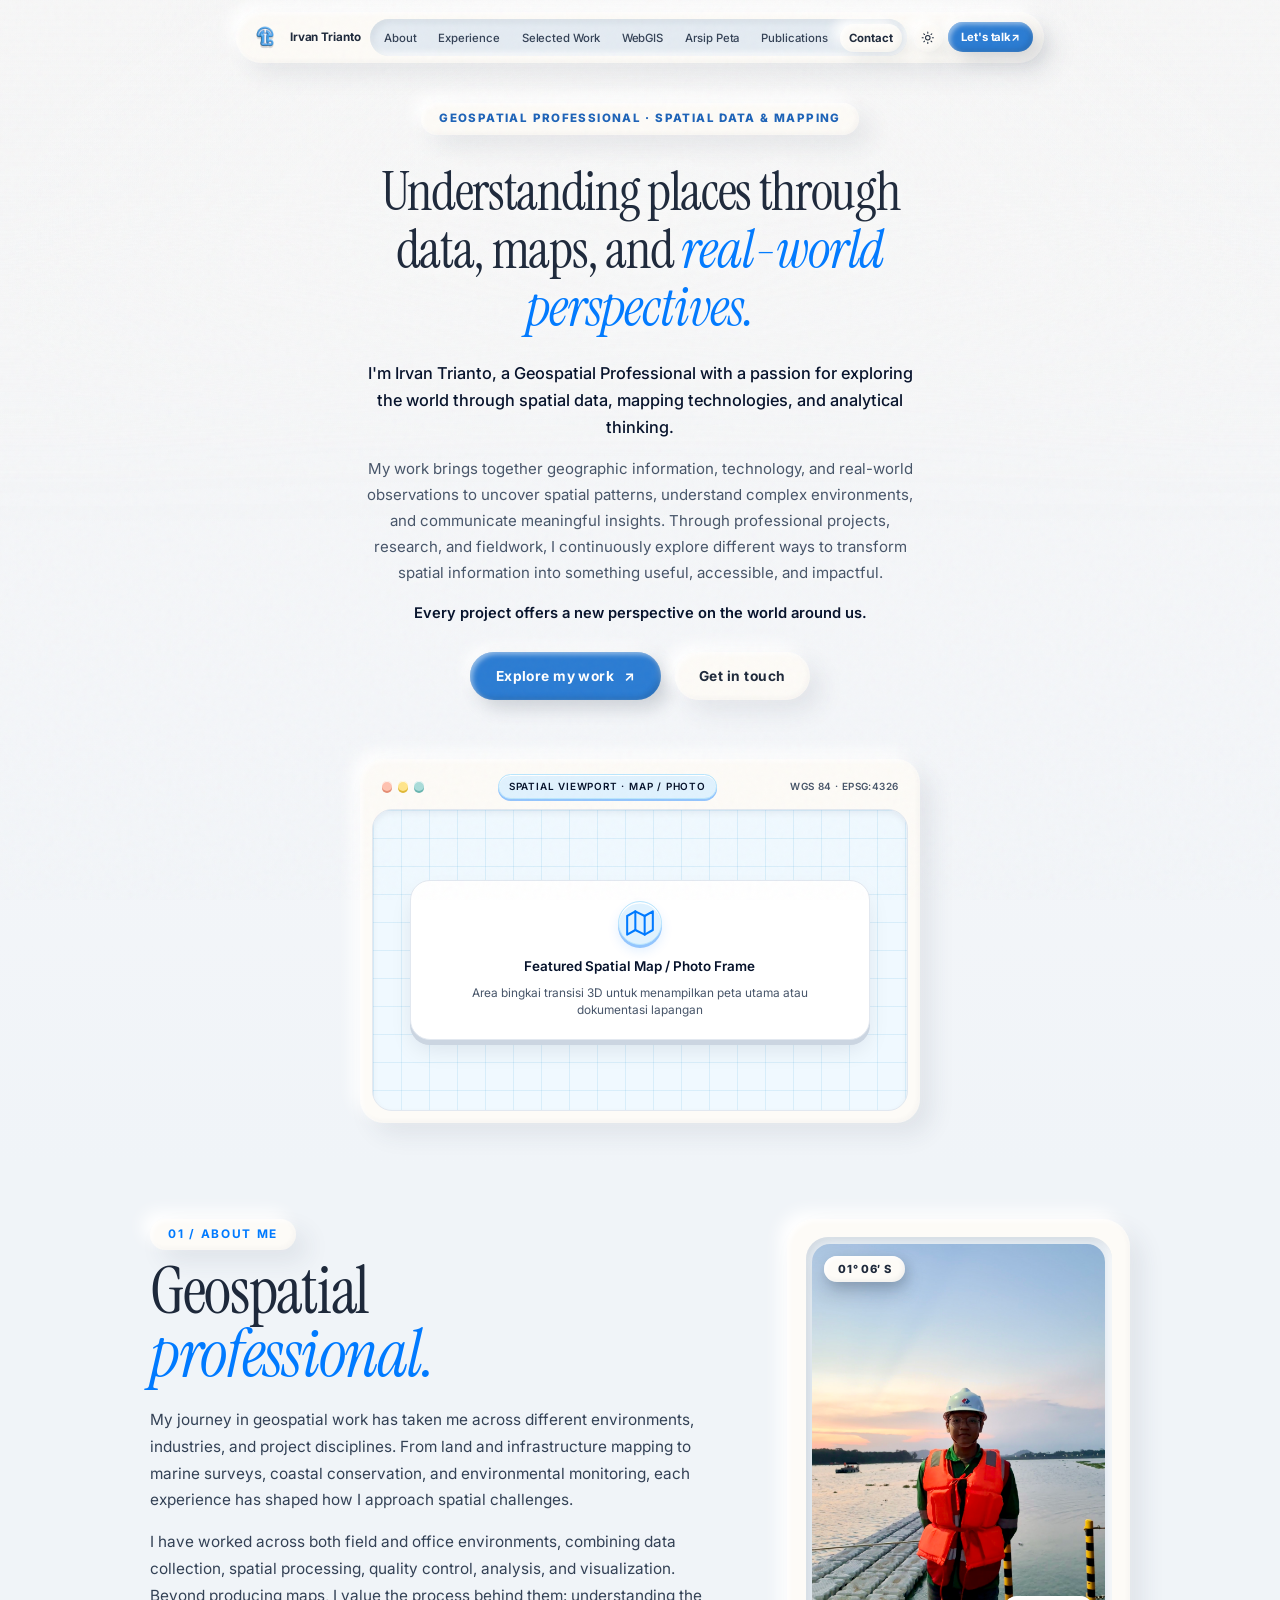
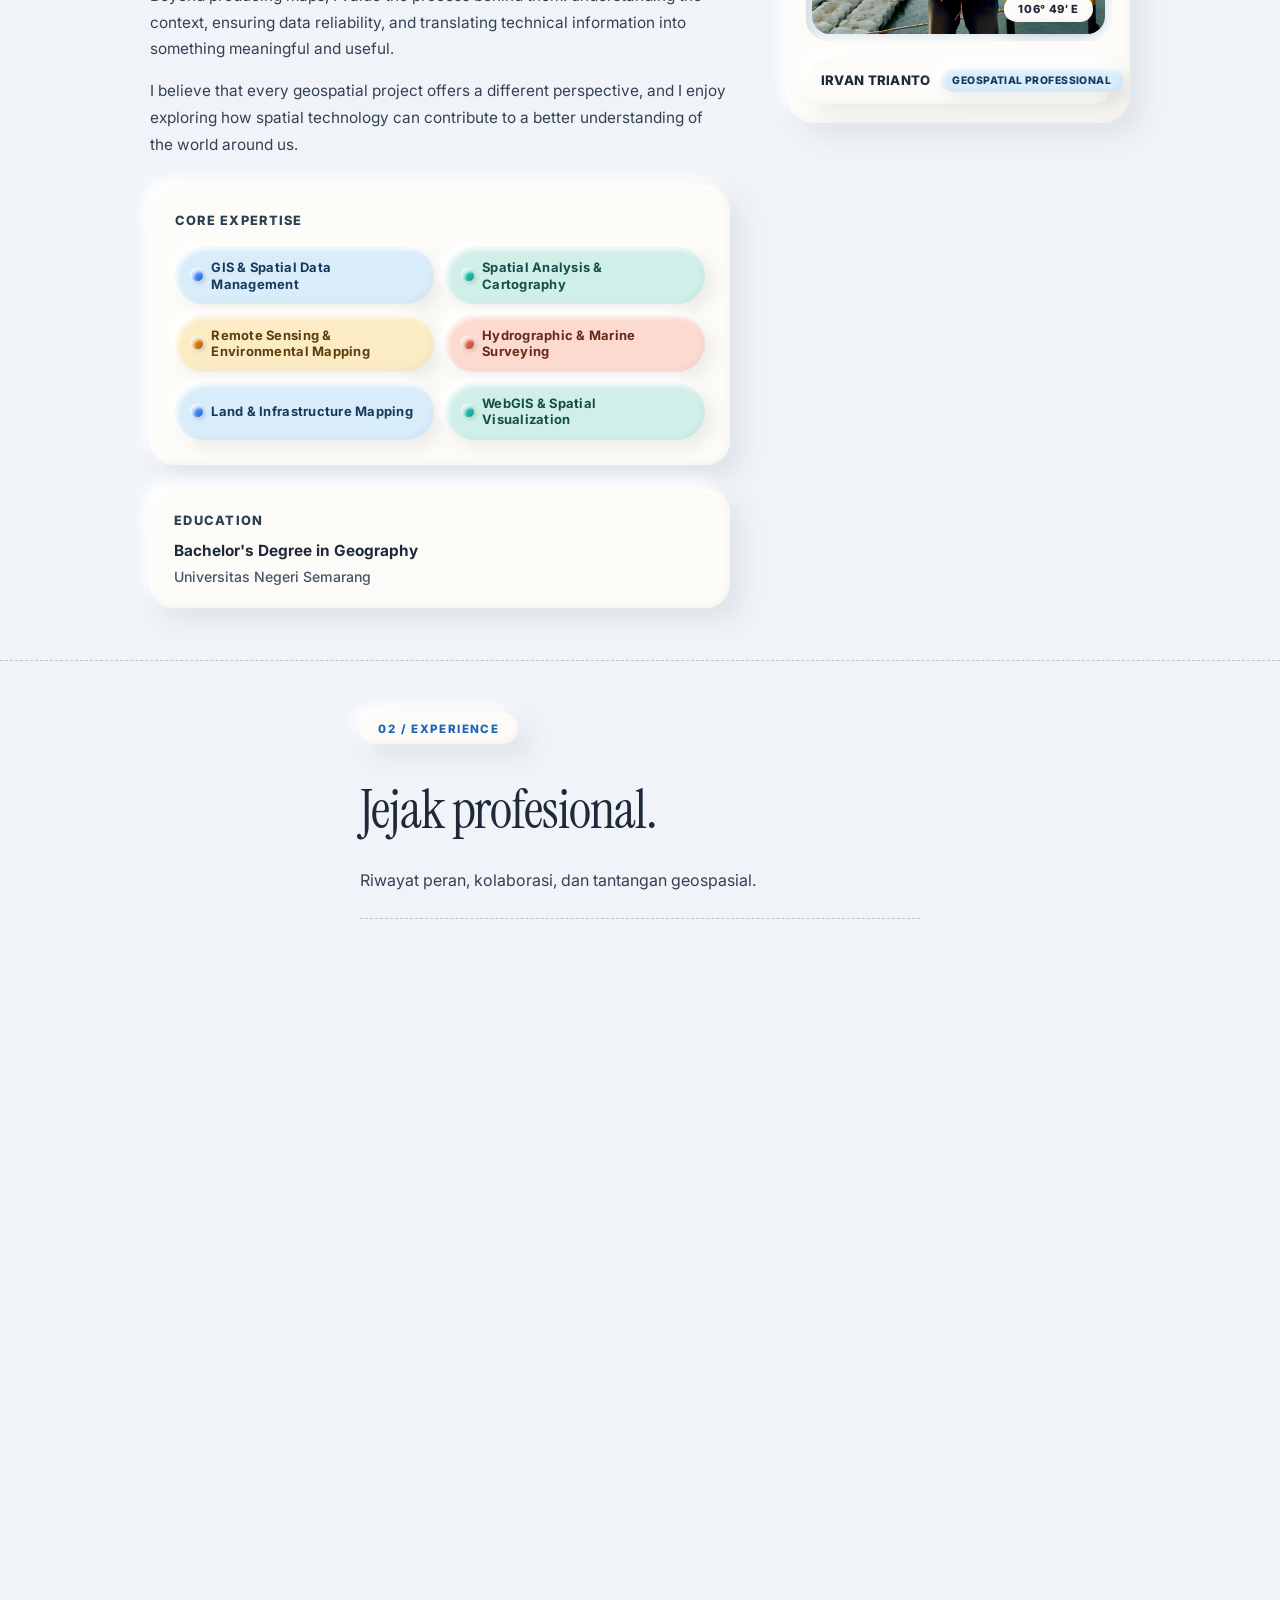
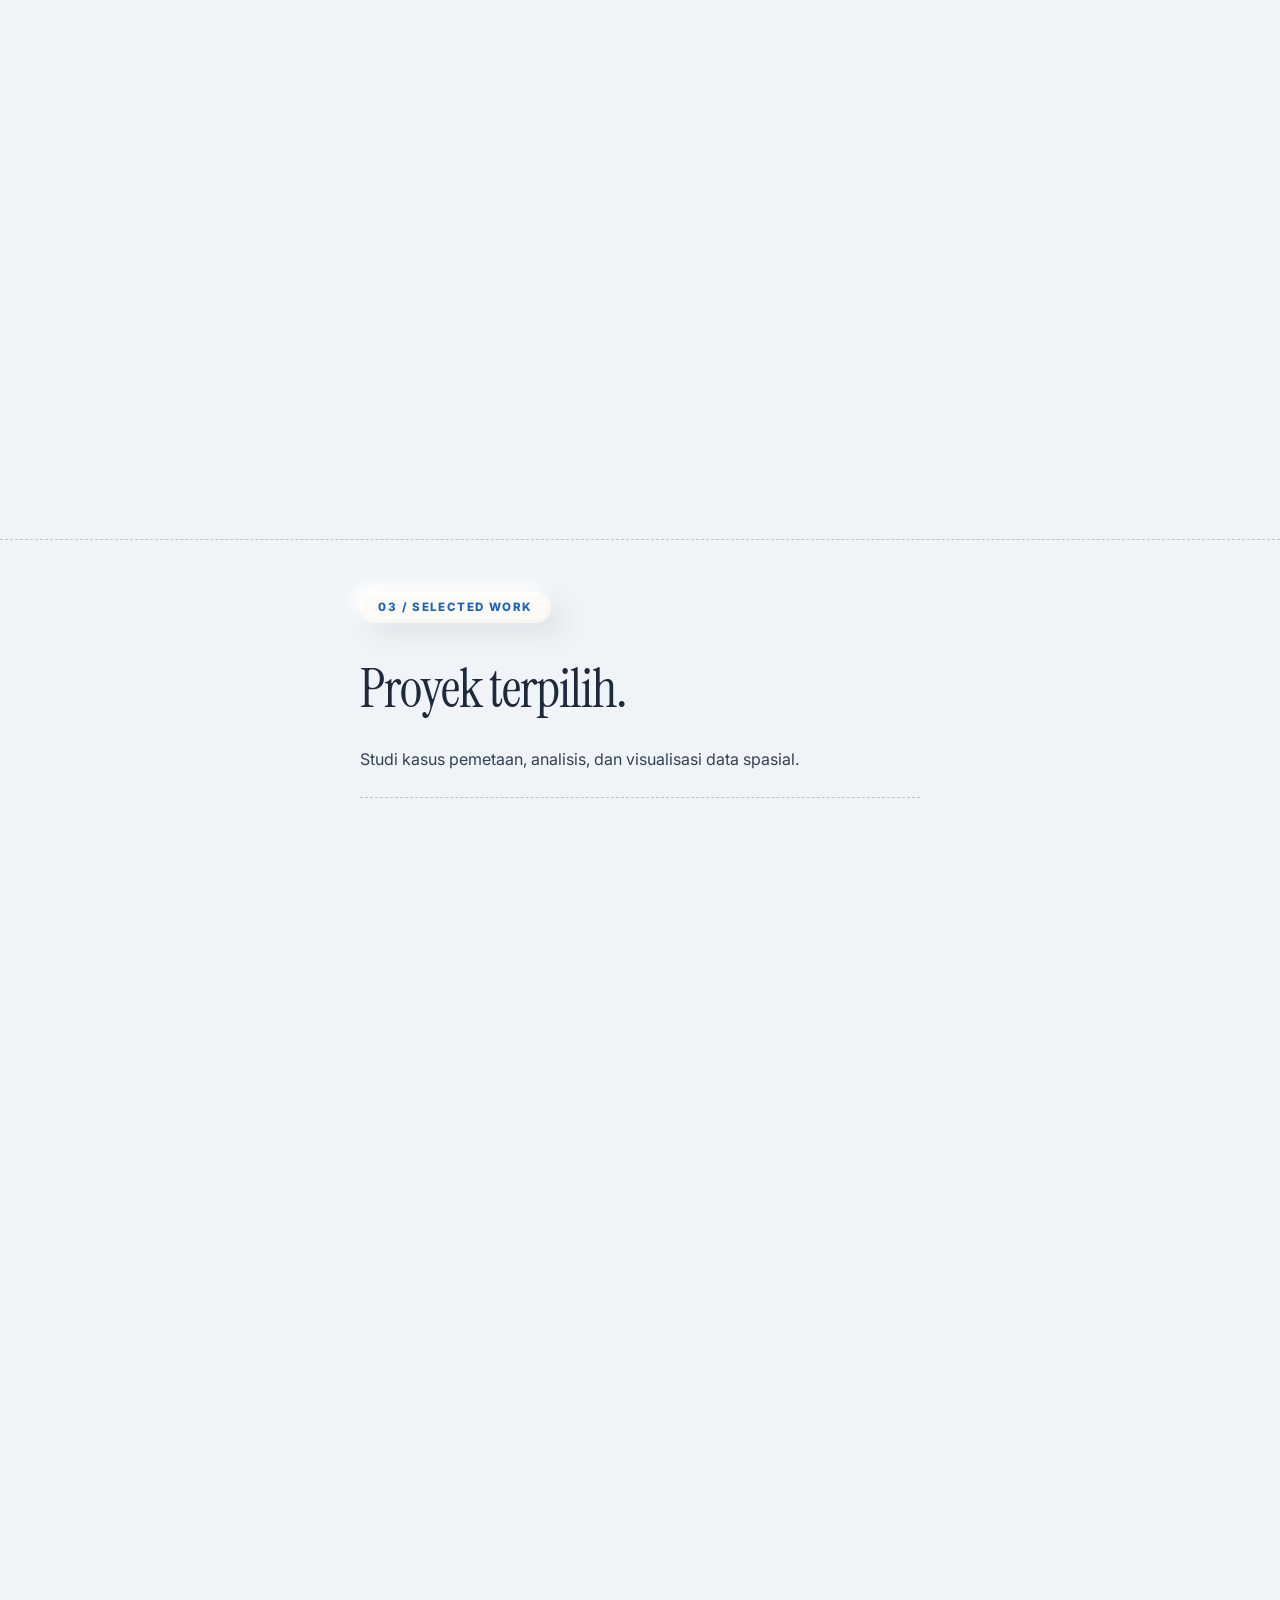
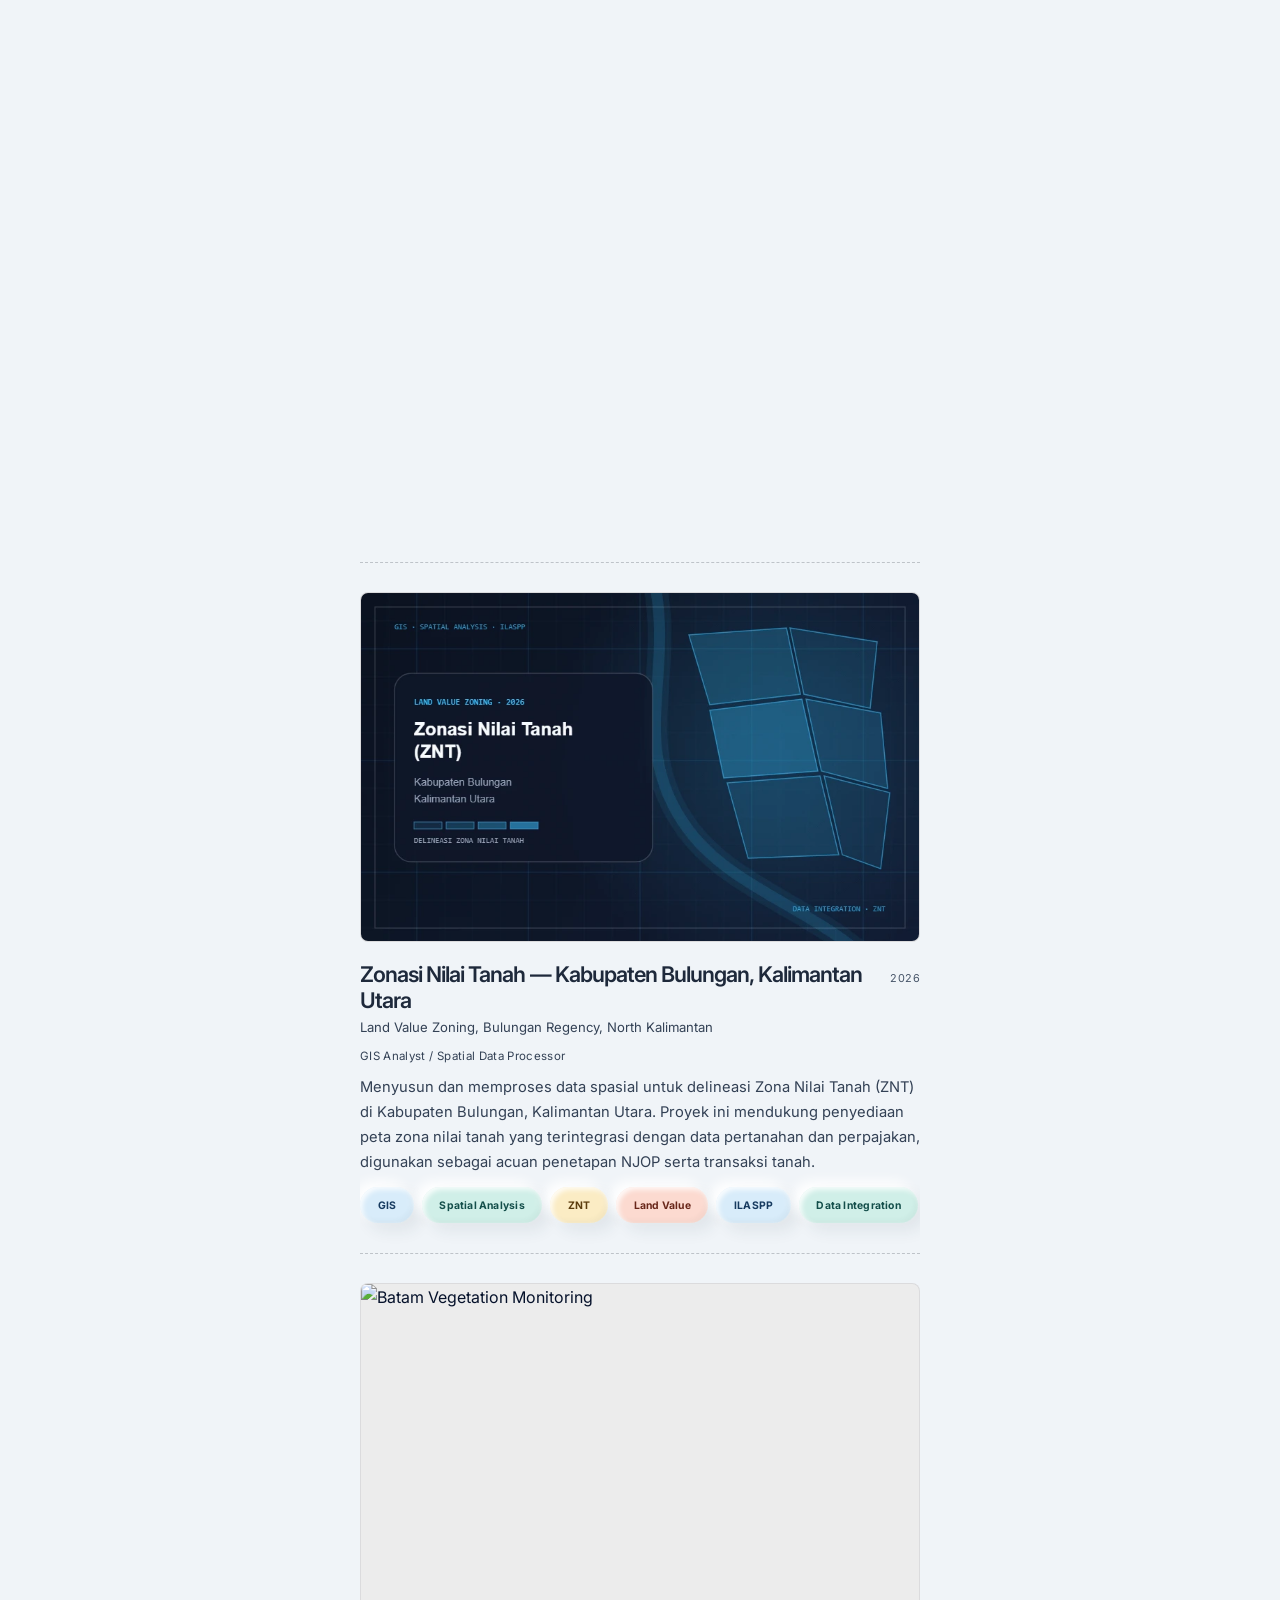
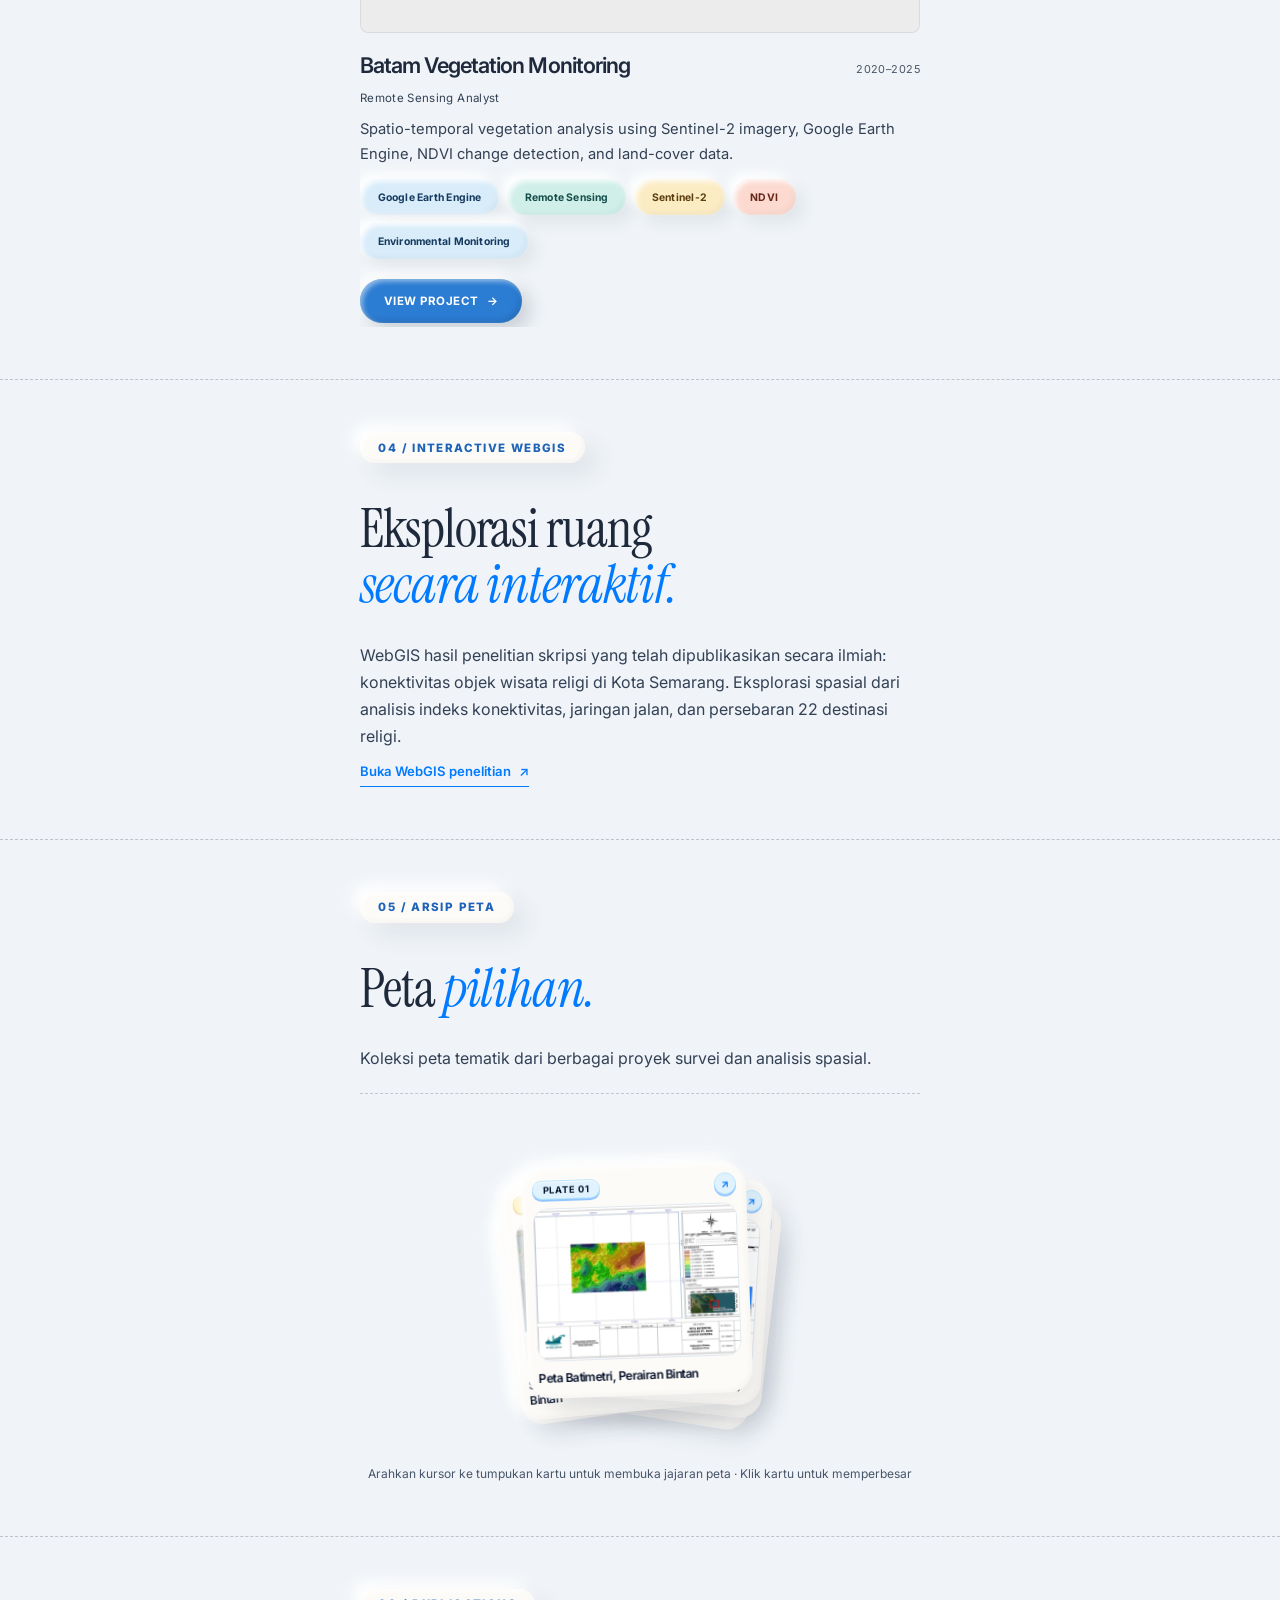
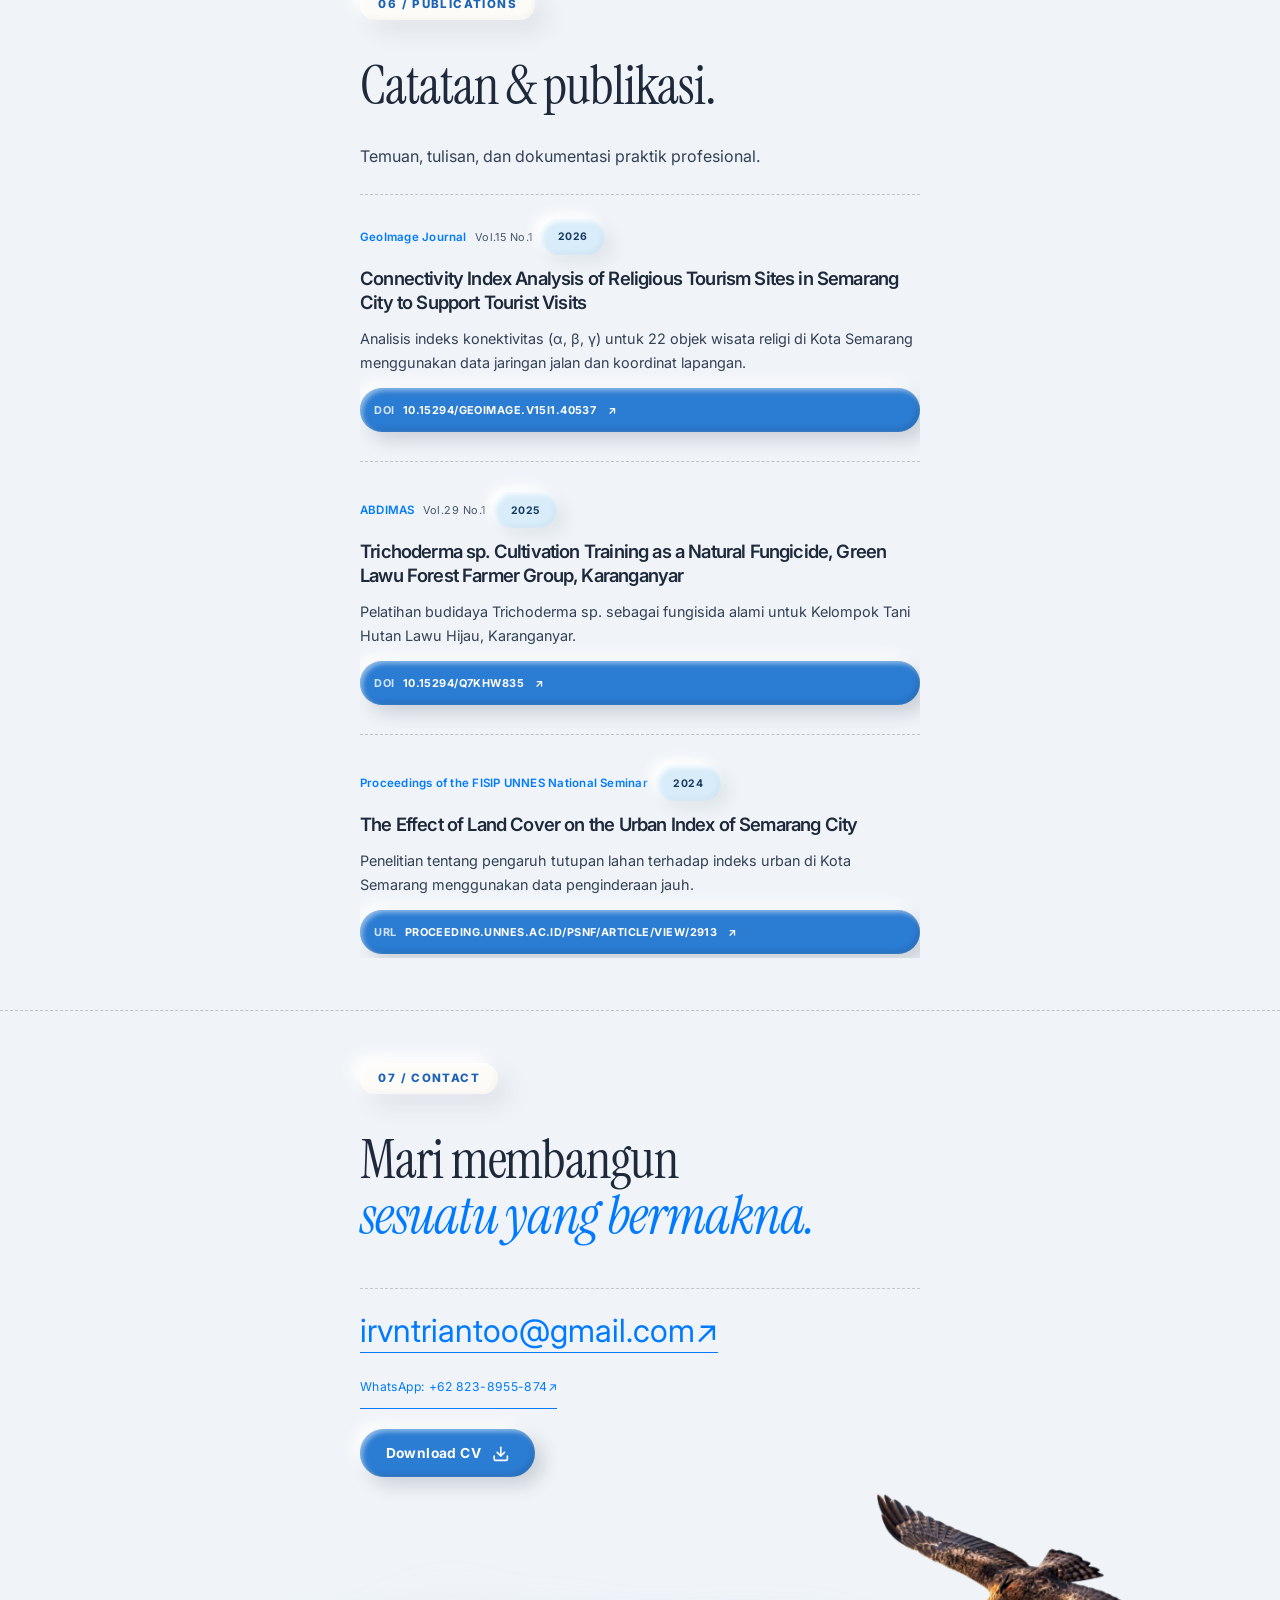
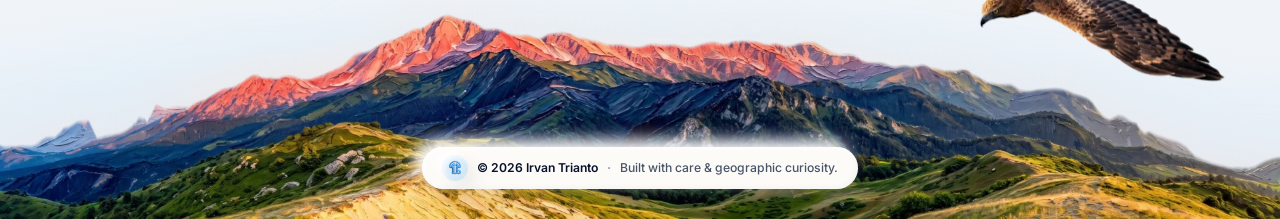
==== commit a4a9131f: "Redesign UI with Claymorphism, eye-comfort light/dark modes, 2-column About Me, and scenic footer tr" ====
--- a/index.html
+++ b/index.html
@@ -5,12 +5,12 @@
   <meta name="viewport" content="width=device-width, initial-scale=1.0">
   <meta name="description" content="Portofolio GIS Irvan Trianto: pemetaan, hidrografi, lingkungan, dan WebGIS.">
   <title>Irvan Trianto | GIS Portfolio</title>
-  <link rel="icon" href="assets/icons/logo.png" type="image/png">
+  <link rel="icon" href="assets/images/icons/logo.png" type="image/png">
   <link rel="preconnect" href="https://fonts.googleapis.com">
   <link rel="preconnect" href="https://fonts.gstatic.com" crossorigin>
-  <link href="https://fonts.googleapis.com/css2?family=Inter:wght@400;500;600;700&family=Space+Grotesk:wght@500;600;700&display=swap" rel="stylesheet">
-  <link rel="preload" as="image" href="assets/images/hero/background.jpg">
-  <link rel="stylesheet" href="assets/css/style.css?v=bubble-glass">
+  <link href="https://fonts.googleapis.com/css2?family=Instrument+Serif:ital@0;1&family=Inter:wght@400;500;600;700&display=swap" rel="stylesheet">
+  <link rel="preload" as="image" href="assets/images/hero/hero-bg.png">
+  <link rel="stylesheet" href="assets/css/style.css?v=balloon-3d">
   <script>(function(){try{var t=localStorage.getItem('theme');if((t==='dark')||(!t&&window.matchMedia('(prefers-color-scheme: dark)').matches))document.documentElement.setAttribute('data-theme','dark');}catch(e){}})();</script>
 </head>
 <body>
@@ -27,9 +27,13 @@
       </button>
       <div class="nav-panel" id="nav-menu">
         <ul class="nav-menu">
-          <li><a href="#home">Home</a></li><li><a href="#about">About</a></li>
-          <li><a href="#experience">Experience</a></li><li><a href="#projects">Projects</a></li>
-          <li><a href="#webgis">WebGIS</a></li><li><a href="#maps-archive">Arsip Peta</a></li><li><a href="#publications">Publications</a></li>
+          <li><a href="#about">About</a></li>
+          <li><a href="#experience">Experience</a></li>
+          <li><a href="#projects">Selected Work</a></li>
+          <li><a href="#webgis">WebGIS</a></li>
+          <li><a href="#maps-archive">Arsip Peta</a></li>
+          <li><a href="#publications">Publications</a></li>
+          <li><a href="#contact">Contact</a></li>
         </ul>
         <button class="theme-toggle" type="button" aria-pressed="false" aria-label="Aktifkan mode gelap"><svg class="theme-toggle__icon theme-toggle__icon--sun" viewBox="0 0 24 24" aria-hidden="true"><circle cx="12" cy="12" r="4"></circle><path d="M12 2v2M12 20v2M4.9 4.9l1.4 1.4M17.7 17.7l1.4 1.4M2 12h2M20 12h2M4.9 19.1l1.4-1.4M17.7 6.3l1.4-1.4"></path></svg><svg class="theme-toggle__icon theme-toggle__icon--moon" viewBox="0 0 24 24" aria-hidden="true"><path d="M21 12.8A9 9 0 1 1 11.2 3a7 7 0 0 0 9.8 9.8Z"></path></svg></button>
         <a class="nav-contact" href="#contact">Let's talk <span aria-hidden="true">↗</span></a>
@@ -39,20 +43,53 @@
 
   <main id="main-content">
     <section class="hero" id="home" aria-labelledby="hero-title">
-      <div class="container section__content hero-grid grid grid--2">
+      <div class="hero-wave" aria-hidden="true">
+        <div class="hero-wave__layer hero-wave__layer--base"></div>
+        <div class="hero-wave__layer hero-wave__layer--flow"></div>
+      </div>
+      <div class="container section__content hero-grid">
         <div class="hero-copy section__header">
-          <p class="hero-kicker">GIS &amp; Spatial Data Analyst</p>
-          <h1 id="hero-title">Irvan<br><em>Trianto</em></h1>
-          <p class="hero-lead">Geography graduate with hands-on experience in GIS, hydrographic surveying, environmental mapping, and spatial analysis. Experienced in supporting marine infrastructure, conservation, and renewable energy projects through accurate spatial data, mapping, and field surveying.</p>
+          <p class="hero-kicker">GEOSPATIAL PROFESSIONAL · SPATIAL DATA &amp; MAPPING</p>
+          <h1 id="hero-title">Understanding places through data, maps, and <em>real-world perspectives.</em></h1>
+          <div class="hero-narrative">
+            <p class="hero-lead">I'm Irvan Trianto, a Geospatial Professional with a passion for exploring the world through spatial data, mapping technologies, and analytical thinking.</p>
+            <p class="hero-body">My work brings together geographic information, technology, and real-world observations to uncover spatial patterns, understand complex environments, and communicate meaningful insights. Through professional projects, research, and fieldwork, I continuously explore different ways to transform spatial information into something useful, accessible, and impactful.</p>
+            <p class="hero-closing">Every project offers a new perspective on the world around us.</p>
+          </div>
           <div class="hero-actions">
-            <a class="hero-button hero-button--primary" href="#projects">Explore Projects <span aria-hidden="true">→</span></a>
-            <a class="hero-button hero-button--secondary" href="assets/documents/irvan-trianto-cv.pdf" download>Download CV <span aria-hidden="true">↓</span></a>
-          </div>
-        </div>
-        <figure class="hero-map" aria-label="Hero photography">
-          <img class="hero-map__image" src="assets/images/hero/hero.png" alt="Hero photography" width="800" height="600" fetchpriority="high">
-          <figcaption><span>GIS · Hydrography</span><span>Environmental Mapping · Spatial Analysis</span></figcaption>
-        </figure>
+            <a class="hero-button hero-button--primary" href="#projects">
+              <span>Explore my work</span>
+              <span aria-hidden="true">↗</span>
+            </a>
+            <a class="hero-button hero-button--secondary" href="#contact">
+              <span>Get in touch</span>
+            </a>
+          </div>
+        </div>
+
+        <div class="hero-transition-showcase" aria-label="Bingkai visual peta atau foto utama">
+          <div class="hero-showcase-frame">
+            <div class="hero-showcase-frame__bar" aria-hidden="true">
+              <div class="hero-showcase-frame__dots">
+                <span class="dot dot--coral"></span>
+                <span class="dot dot--yellow"></span>
+                <span class="dot dot--teal"></span>
+              </div>
+              <span class="hero-showcase-frame__badge">SPATIAL VIEWPORT · MAP / PHOTO</span>
+              <span class="hero-showcase-frame__coords">WGS 84 · EPSG:4326</span>
+            </div>
+            <div class="hero-showcase-frame__viewport">
+              <div class="hero-showcase-frame__grid" aria-hidden="true"></div>
+              <div class="hero-showcase-frame__placeholder">
+                <span class="hero-showcase-frame__icon" aria-hidden="true">
+                  <svg width="28" height="28" viewBox="0 0 24 24" fill="none" stroke="currentColor" stroke-width="1.75" stroke-linecap="round" stroke-linejoin="round"><polygon points="1 6 1 22 8 18 16 22 23 18 23 2 16 6 8 2 1 6"></polygon><line x1="8" y1="2" x2="8" y2="18"></line><line x1="16" y1="6" x2="16" y2="22"></line></svg>
+                </span>
+                <p class="hero-showcase-frame__title">Featured Spatial Map / Photo Frame</p>
+                <p class="hero-showcase-frame__hint">Area bingkai transisi 3D untuk menampilkan peta utama atau dokumentasi lapangan</p>
+              </div>
+            </div>
+          </div>
+        </div>
       </div>
       <a class="scroll-cue" href="#about"><span>Scroll to explore</span><i aria-hidden="true"></i></a>
     </section>
@@ -60,25 +97,44 @@
     <section class="section about" id="about" aria-labelledby="about-title">
       <div class="container section__content about__grid grid grid--2">
         <div class="about__content section__header about-reveal">
-          <p class="eyebrow">01 / About me</p>
+          <p class="eyebrow">01 / ABOUT ME</p>
           <h2 id="about-title">Geospatial<br><em>professional.</em></h2>
-          <p class="about__bio">Geospatial professional with hands on experience in spatial data management, digital mapping, and GIS based project support within a government/BUMN infrastructure project (PLN floating solar power plant, 100 MWac). Skilled in processing spatial data in GeoJSON, SHP, KML, and Excel/CSV formats, working with GPS coordinates and projection systems, and managing spatial databases (PostgreSQL/PostGIS). Familiar with Leaflet for WebGIS visualization. Brings distinct domain strength in marine and coastal/fisheries related geospatial data from hydrographic survey and coral reef conservation project experience. Comfortable coordinating between technical and operational teams, with a track record of cross disciplinary collaboration in field and research settings.</p>
-          <div class="about__expertise" aria-labelledby="expertise-title">
-            <p id="expertise-title">Core expertise</p>
-            <ul class="expertise-tags"><li>Geographic Information Systems (GIS)</li><li>Hydrographic Survey</li><li>Spatial Analysis</li><li>Environmental Mapping</li><li>Remote Sensing</li><li>Cartography</li></ul>
+          <div class="about__narrative">
+            <p class="about__bio">My journey in geospatial work has taken me across different environments, industries, and project disciplines. From land and infrastructure mapping to marine surveys, coastal conservation, and environmental monitoring, each experience has shaped how I approach spatial challenges.</p>
+            <p class="about__bio">I have worked across both field and office environments, combining data collection, spatial processing, quality control, analysis, and visualization. Beyond producing maps, I value the process behind them: understanding the context, ensuring data reliability, and translating technical information into something meaningful and useful.</p>
+            <p class="about__bio">I believe that every geospatial project offers a different perspective, and I enjoy exploring how spatial technology can contribute to a better understanding of the world around us.</p>
+          </div>
+          <div class="about__expertise about-bubble-3d" aria-labelledby="expertise-title">
+            <h3 class="about__subhead" id="expertise-title">Core Expertise</h3>
+            <ul class="expertise-tags">
+              <li>GIS &amp; Spatial Data Management</li>
+              <li>Spatial Analysis &amp; Cartography</li>
+              <li>Remote Sensing &amp; Environmental Mapping</li>
+              <li>Hydrographic &amp; Marine Surveying</li>
+              <li>Land &amp; Infrastructure Mapping</li>
+              <li>WebGIS &amp; Spatial Visualization</li>
+            </ul>
           </div>
           <div class="about__education" aria-labelledby="education-title">
-            <p id="education-title">Education</p>
-            <p><strong>Bachelor of Geography</strong><span>Universitas Negeri Semarang</span><span>2021–2025 · GPA 3.79/4.00</span></p>
-          </div>
-        </div>
-        <figure class="about__portrait about-reveal" aria-label="Portret profesional Irvan Trianto">
-          <div class="portrait-frame">
-            <img class="portrait-frame__image" src="assets/images/profile/aboutme.JPG" alt="Irvan Trianto, Geospatial practitioner" width="600" height="800" loading="lazy">
-            <span class="portrait-coordinate portrait-coordinate--top" aria-hidden="true">01° 06′ S</span>
-            <span class="portrait-coordinate portrait-coordinate--bottom" aria-hidden="true">106° 49′ E</span>
-          </div>
-          <figcaption><span>Irvan Trianto</span><span>Geospatial practitioner</span></figcaption>
+            <h3 class="about__subhead" id="education-title">Education</h3>
+            <p class="about__edu-detail">
+              <strong>Bachelor's Degree in Geography</strong>
+              <span>Universitas Negeri Semarang</span>
+            </p>
+          </div>
+        </div>
+        <figure class="about__portrait about-reveal" aria-label="Potret profesional Irvan Trianto">
+          <div class="portrait-frame portrait-bubble-3d">
+            <div class="portrait-frame__media">
+              <img class="portrait-frame__image" src="assets/images/profile/aboutme.JPG" alt="Irvan Trianto, Geospatial Professional" width="600" height="800" loading="lazy">
+              <span class="portrait-coordinate portrait-coordinate--top" aria-hidden="true">01° 06′ S</span>
+              <span class="portrait-coordinate portrait-coordinate--bottom" aria-hidden="true">106° 49′ E</span>
+            </div>
+            <figcaption class="portrait-frame__caption">
+              <strong>Irvan Trianto</strong>
+              <span>Geospatial Professional</span>
+            </figcaption>
+          </div>
         </figure>
       </div>
     </section>
@@ -245,50 +301,81 @@
           <h2 id="maps-title">Peta <em>pilihan.</em></h2>
           <p>Koleksi peta tematik dari berbagai proyek survei dan analisis spasial.</p>
         </div>
-        <div class="maps-carousel">
+        <div class="maps-carousel" data-deck-state="stacked">
           <div class="maps-carousel__viewer">
             <button class="maps-carousel__nav maps-carousel__nav--prev" type="button" aria-label="Peta sebelumnya">←</button>
-            <div class="maps-carousel__main">
-              <div class="maps-carousel__plate" data-index="0">
-                <p class="maps-carousel__plate-number">PLATE 01</p>
+            <div class="maps-carousel__main" role="region" aria-label="Tumpukan kartu peta interaktif, arahkan kursor untuk membuka jajaran kartu">
+              <div class="maps-carousel__plate" data-index="0" style="--i: 0;" tabindex="0" role="button" aria-label="Plate 01: Peta Batimetri, Perairan Bintan">
+                <div class="maps-card__top">
+                  <p class="maps-carousel__plate-number">PLATE 01</p>
+                  <span class="maps-card__Zoom" aria-hidden="true">↗</span>
+                </div>
+                <div class="maps-card__media">
+                  <img src="assets/images/maps/thumbs/bati-bintan.webp" data-full="assets/images/maps/bati-bintan.jpg" alt="Peta Batimetri, Perairan Bintan" width="520" height="390" decoding="async">
+                </div>
                 <h3 class="maps-carousel__plate-title">Peta Batimetri, Perairan Bintan</h3>
-                <img src="assets/images/maps/bati-bintan.jpg" alt="Peta Batimetri, Perairan Bintan" loading="lazy">
-              </div>
-              <div class="maps-carousel__plate" data-index="1" style="display:none;">
-                <p class="maps-carousel__plate-number">PLATE 02</p>
+              </div>
+              <div class="maps-carousel__plate" data-index="1" style="--i: 1;" tabindex="0" role="button" aria-label="Plate 02: Arahan Fungsi Lahan, Kudus (2023)">
+                <div class="maps-card__top">
+                  <p class="maps-carousel__plate-number">PLATE 02</p>
+                  <span class="maps-card__Zoom" aria-hidden="true">↗</span>
+                </div>
+                <div class="maps-card__media">
+                  <img src="assets/images/maps/thumbs/arahan-fungsi-lahan-kudus-2023.webp" data-full="assets/images/maps/arahan-fungsi-lahan-kudus-2023.jpg" alt="Arahan Fungsi Lahan, Kudus (2023)" width="520" height="390" decoding="async">
+                </div>
                 <h3 class="maps-carousel__plate-title">Arahan Fungsi Lahan, Kudus (2023)</h3>
-                <img src="assets/images/maps/arahan-fungsi-lahan-kudus-2023.jpg" alt="Arahan Fungsi Lahan, Kudus (2023)" loading="lazy">
-              </div>
-              <div class="maps-carousel__plate" data-index="2" style="display:none;">
-                <p class="maps-carousel__plate-number">PLATE 03</p>
+              </div>
+              <div class="maps-carousel__plate" data-index="2" style="--i: 2;" tabindex="0" role="button" aria-label="Plate 03: Sebaran Terumbu Karang, Perairan Bintan">
+                <div class="maps-card__top">
+                  <p class="maps-carousel__plate-number">PLATE 03</p>
+                  <span class="maps-card__Zoom" aria-hidden="true">↗</span>
+                </div>
+                <div class="maps-card__media">
+                  <img src="assets/images/maps/thumbs/coral.webp" data-full="assets/images/maps/coral.png" alt="Sebaran Terumbu Karang, Perairan Bintan" width="520" height="390" decoding="async">
+                </div>
                 <h3 class="maps-carousel__plate-title">Sebaran Terumbu Karang, Perairan Bintan</h3>
-                <img src="assets/images/maps/coral.png" alt="Sebaran Terumbu Karang, Perairan Bintan" loading="lazy">
-              </div>
-              <div class="maps-carousel__plate" data-index="3" style="display:none;">
-                <p class="maps-carousel__plate-number">PLATE 04</p>
+              </div>
+              <div class="maps-carousel__plate" data-index="3" style="--i: 3;" tabindex="0" role="button" aria-label="Plate 04: Sebaran Kasus TBC (2025)">
+                <div class="maps-card__top">
+                  <p class="maps-carousel__plate-number">PLATE 04</p>
+                  <span class="maps-card__Zoom" aria-hidden="true">↗</span>
+                </div>
+                <div class="maps-card__media">
+                  <img src="assets/images/maps/thumbs/peta-persebaran-tbc-2025.webp" data-full="assets/images/maps/peta-persebaran-tbc-2025.png" alt="Sebaran Kasus TBC (2025)" width="520" height="390" decoding="async">
+                </div>
                 <h3 class="maps-carousel__plate-title">Sebaran Kasus TBC (2025)</h3>
-                <img src="assets/images/maps/peta-persebaran-tbc-2025.png" alt="Sebaran Kasus TBC (2025)" loading="lazy">
-              </div>
-              <div class="maps-carousel__plate" data-index="4" style="display:none;">
-                <p class="maps-carousel__plate-number">PLATE 05</p>
+              </div>
+              <div class="maps-carousel__plate" data-index="4" style="--i: 4;" tabindex="0" role="button" aria-label="Plate 05: Sebaran Lamun, Perairan Bintan">
+                <div class="maps-card__top">
+                  <p class="maps-carousel__plate-number">PLATE 05</p>
+                  <span class="maps-card__Zoom" aria-hidden="true">↗</span>
+                </div>
+                <div class="maps-card__media">
+                  <img src="assets/images/maps/thumbs/seagrass.webp" data-full="assets/images/maps/seagrass.png" alt="Sebaran Lamun, Perairan Bintan" width="520" height="390" decoding="async">
+                </div>
                 <h3 class="maps-carousel__plate-title">Sebaran Lamun, Perairan Bintan</h3>
-                <img src="assets/images/maps/seagrass.png" alt="Sebaran Lamun, Perairan Bintan" loading="lazy">
-              </div>
-              <div class="maps-carousel__plate" data-index="5" style="display:none;">
-                <p class="maps-carousel__plate-number">PLATE 06</p>
+              </div>
+              <div class="maps-carousel__plate" data-index="5" style="--i: 5;" tabindex="0" role="button" aria-label="Plate 06: Peta Geomorfologi, Kediri (2023)">
+                <div class="maps-card__top">
+                  <p class="maps-carousel__plate-number">PLATE 06</p>
+                  <span class="maps-card__Zoom" aria-hidden="true">↗</span>
+                </div>
+                <div class="maps-card__media">
+                  <img src="assets/images/maps/thumbs/geomor-map-kediri-2023.webp" data-full="assets/images/maps/geomor-map-kediri-2023.jpg" alt="Peta Geomorfologi, Kediri (2023)" width="520" height="390" decoding="async">
+                </div>
                 <h3 class="maps-carousel__plate-title">Peta Geomorfologi, Kediri (2023)</h3>
-                <img src="assets/images/maps/geomor-map-kediri-2023.jpg" alt="Peta Geomorfologi, Kediri (2023)" loading="lazy">
               </div>
             </div>
             <button class="maps-carousel__nav maps-carousel__nav--next" type="button" aria-label="Peta berikutnya">→</button>
           </div>
-          <div class="maps-carousel__thumbnails">
-            <button class="maps-carousel__thumb maps-carousel__thumb--active" data-index="0" type="button" aria-label="Lihat Plate 01"><img src="assets/images/maps/bati-bintan.jpg" alt="" loading="lazy"></button>
-            <button class="maps-carousel__thumb" data-index="1" type="button" aria-label="Lihat Plate 02"><img src="assets/images/maps/arahan-fungsi-lahan-kudus-2023.jpg" alt="" loading="lazy"></button>
-            <button class="maps-carousel__thumb" data-index="2" type="button" aria-label="Lihat Plate 03"><img src="assets/images/maps/coral.png" alt="" loading="lazy"></button>
-            <button class="maps-carousel__thumb" data-index="3" type="button" aria-label="Lihat Plate 04"><img src="assets/images/maps/peta-persebaran-tbc-2025.png" alt="" loading="lazy"></button>
-            <button class="maps-carousel__thumb" data-index="4" type="button" aria-label="Lihat Plate 05"><img src="assets/images/maps/seagrass.png" alt="" loading="lazy"></button>
-            <button class="maps-carousel__thumb" data-index="5" type="button" aria-label="Lihat Plate 06"><img src="assets/images/maps/geomor-map-kediri-2023.jpg" alt="" loading="lazy"></button>
+          <p class="maps-deck-hint">Arahkan kursor ke tumpukan kartu untuk membuka jajaran peta · Klik kartu untuk memperbesar</p>
+          <div class="maps-carousel__thumbnails" aria-hidden="true" style="display:none;">
+            <button class="maps-carousel__thumb maps-carousel__thumb--active" data-index="0" type="button" aria-label="Lihat Plate 01"><img src="assets/images/maps/thumbs/bati-bintan.webp" alt="" loading="lazy"></button>
+            <button class="maps-carousel__thumb" data-index="1" type="button" aria-label="Lihat Plate 02"><img src="assets/images/maps/thumbs/arahan-fungsi-lahan-kudus-2023.webp" alt="" loading="lazy"></button>
+            <button class="maps-carousel__thumb" data-index="2" type="button" aria-label="Lihat Plate 03"><img src="assets/images/maps/thumbs/coral.webp" alt="" loading="lazy"></button>
+            <button class="maps-carousel__thumb" data-index="3" type="button" aria-label="Lihat Plate 04"><img src="assets/images/maps/thumbs/peta-persebaran-tbc-2025.webp" alt="" loading="lazy"></button>
+            <button class="maps-carousel__thumb" data-index="4" type="button" aria-label="Lihat Plate 05"><img src="assets/images/maps/thumbs/seagrass.webp" alt="" loading="lazy"></button>
+            <button class="maps-carousel__thumb" data-index="5" type="button" aria-label="Lihat Plate 06"><img src="assets/images/maps/thumbs/geomor-map-kediri-2023.webp" alt="" loading="lazy"></button>
           </div>
         </div>
       </div>
@@ -356,12 +443,37 @@
         <div class="contact-links">
           <a class="contact-email" href="mailto:irvntriantoo@gmail.com">irvntriantoo@gmail.com <span aria-hidden="true">↗</span></a>
           <a class="contact-whatsapp" href="https://wa.me/628238955874" target="_blank" rel="noopener noreferrer">WhatsApp: +62 823-8955-874 <span aria-hidden="true">↗</span></a>
+          <div class="contact-cv-wrapper">
+            <a class="hero-button hero-button--primary contact-cv-btn" href="assets/documents/irvan-trianto-cv.pdf" download="Irvan-Trianto-CV.pdf" aria-label="Download CV Irvan Trianto (PDF)">
+              <span>Download CV</span>
+              <svg class="hero-btn-icon" width="16" height="16" viewBox="0 0 24 24" fill="none" stroke="currentColor" stroke-width="2.2" stroke-linecap="round" stroke-linejoin="round" aria-hidden="true"><path d="M21 15v4a2 2 0 0 1-2 2H5a2 2 0 0 1-2-2v-4"></path><polyline points="7 10 12 15 17 10"></polyline><line x1="12" y1="15" x2="12" y2="3"></line></svg>
+            </a>
+          </div>
         </div>
       </div>
     </section>
   </main>
 
-  <footer class="site-footer"><div class="container"><a class="footer-logo" href="#home" aria-label="Kembali ke beranda"><img src="assets/images/icons/logo.png" alt="" aria-hidden="true"></a><p>© <span id="current-year"></span> Irvan Trianto</p><p>Built with care & geographic curiosity.</p></div></footer>
+  <footer class="site-footer site-footer--scenic" aria-label="Footer">
+    <div class="wildlife-eagle" aria-hidden="true">
+      <img src="assets/images/footer/elangjawa.webp" alt="" loading="lazy" decoding="async">
+    </div>
+    <div class="footer-scenic-stage">
+      <div class="footer-landscape-wrap" aria-hidden="true">
+        <img class="footer-landscape-img" src="assets/images/footer/landscape.webp" alt="" loading="lazy" decoding="async">
+      </div>
+      <div class="container footer-bottom-bar">
+        <div class="footer-meta-pill">
+          <a class="footer-logo" href="#home" aria-label="Kembali ke beranda">
+            <img src="assets/images/icons/logo.png" alt="" aria-hidden="true">
+          </a>
+          <p class="footer-copy">© <span id="current-year"></span> Irvan Trianto</p>
+          <span class="footer-sep" aria-hidden="true">·</span>
+          <p class="footer-tagline">Built with care &amp; geographic curiosity.</p>
+        </div>
+      </div>
+    </div>
+  </footer>
 
   <div class="gallery-modal" id="gallery-modal" role="dialog" aria-modal="true" aria-label="Galeri proyek">
     <div class="gallery-modal__backdrop" aria-hidden="true"></div>
--- a/assets/css/style.css
+++ b/assets/css/style.css
@@ -293,17 +293,35 @@
    Bubble Clearglass UI/UX Overhaul
    ========================================================================== */
 :root {
-  --bg-color: #000000;
-  --text-main: #F8FAFC;
-  --text-muted: #94A3B8;
-  --accent: #38BDF8;
-  --glass-bg: rgba(255, 255, 255, 0.05);
-  --glass-border: rgba(255, 255, 255, 0.15);
+  /* Primary Color Palette (60% Warm White, 20% Sky Blue, 10% Navy, 10% Pastel Accents) */
+  --bg-color: #F7F7F7;
+  --color-navy: #06122B;
+  --color-sky: #5FB4E0;
+  --color-blue: #007AFF;
+  --color-teal: #A9DCD9;
+  --color-yellow: #FFE58A;
+  --color-coral: #FFC2B0;
+  --color-ice: #E0F2FE;
+
+  /* Supporting Colors */
+  --text-main: #06122B;
+  --text-muted: #475569;
+  --status-bg: #D1FAE5;
+  --status-text: #065F46;
+  --color-white: #FFFFFF;
+  --color-border-token: #E2E8F0;
+
+  --accent: #007AFF;
+  --accent-bright: #5FB4E0;
+  --glass-bg: rgba(255, 255, 255, 0.72);
+  --glass-border: #E2E8F0;
 }
 
 html {
-  background-color: #000000;
+  background-color: #F7F7F7;
   overflow-x: clip;
+  scroll-behavior: smooth !important;
+  scroll-padding-top: 5.5rem;
 }
 
 body,
@@ -311,21 +329,24 @@
 html[data-theme="dark"] body:not(.webgis-page),
 html[data-theme="light"] body:not(.webgis-page) {
   --color-background: var(--bg-color);
-  --color-surface: rgba(15, 23, 42, 0.72);
+  --color-surface: #FFFFFF;
   --color-text: var(--text-main);
   --color-secondary: var(--text-muted);
   --color-muted: var(--text-muted);
   --color-primary: var(--accent);
-  --color-primary-hover: #7DD3FC;
+  --color-primary-hover: #075985;
   --color-accent: var(--accent);
   --color-border: var(--glass-border);
-  --font-heading: "Space Grotesk", sans-serif;
+  --font-heading: "Inter", sans-serif;
   --font-body: "Inter", sans-serif;
+  --font-display: "Instrument Serif", Georgia, serif;
+  --font-mono: "Inter", sans-serif;
+  --mono: "Inter", sans-serif;
   --serif: var(--font-heading);
   --sans: var(--font-body);
-  background-color: #000000;
+  background-color: #F7F7F7;
   background-image: none;
-  color: #F8FAFC;
+  color: var(--text-main);
   position: relative;
   isolation: isolate;
   overflow-x: clip;
@@ -334,28 +355,11 @@
   font-family: "Inter", sans-serif;
 }
 
+/* Latar polos: pola kontur & pendaran cahaya dihapus */
 body::before,
 body:not(.webgis-page)::before {
-  content: "";
-  position: fixed;
-  top: 0;
-  left: 0;
-  width: 100vw;
-  height: 100vh;
-  z-index: -1; /* Di belakang konten, tapi di atas background hitam */
-  pointer-events: none; /* Agar tidak menghalangi klik mouse */
-
-  /* Pasang pola kontur + pendaran cahaya tipis agar efek blur kaca semakin jelas */
-  background-image:
-    url('../images/patterns/topography.svg'),
-    radial-gradient(circle at 18% 22%, rgba(56, 189, 248, 0.22) 0%, transparent 45%),
-    radial-gradient(circle at 82% 78%, rgba(20, 184, 166, 0.18) 0%, transparent 45%);
-  background-repeat: repeat, no-repeat, no-repeat;
-  background-position: center, center, center;
-  background-size: 600px 600px, 100% 100%, 100% 100%;
-
-  /* Naikkan opacity agar kontur topografi jelas terlihat & ter-blur oleh kaca */
-  opacity: 0.26;
+  content: none;
+  display: none;
 }
 
 body:not(.webgis-page) .reveal.is-visible {
@@ -363,15 +367,29 @@
   transform: none;
 }
 
-/* Tipografi: Space Grotesk untuk h1, h2, h3, dan navigasi; Inter untuk paragraf/body */
-body:not(.webgis-page) h1,
-body:not(.webgis-page) h2,
+/* Tipografi: Inter untuk semua elemen (paragraf, navigasi, tombol, tag, label, h3) */
 body:not(.webgis-page) h3,
 body:not(.webgis-page) .navbar,
 body:not(.webgis-page) .nav-menu a,
 body:not(.webgis-page) .nav-contact,
-body:not(.webgis-page) .brand__name {
-  font-family: "Space Grotesk", sans-serif;
+body:not(.webgis-page) .brand__name,
+body:not(.webgis-page) button {
+  font-family: "Inter", sans-serif;
+}
+
+/* Instrument Serif (bobot 400) hanya untuk judul besar: judul Hero (h1) & judul seksi (h2) */
+body:not(.webgis-page) h1,
+body:not(.webgis-page) h2,
+body:not(.webgis-page) h1 em,
+body:not(.webgis-page) h2 em {
+  font-family: var(--font-display) !important;
+  font-weight: 400 !important;
+  letter-spacing: -0.02em !important;
+}
+
+body:not(.webgis-page) h1 em,
+body:not(.webgis-page) h2 em {
+  font-style: italic;
 }
 
 body:not(.webgis-page) h1,
@@ -384,56 +402,211 @@
   font-family: "Inter", sans-serif;
 }
 
-/* Header & Navigasi Clearglass */
+/* Header & Navigasi Clearglass: Sticky Navbar dengan efek kaca sangat tipis */
 body:not(.webgis-page) .site-header,
 html[data-theme="dark"] body:not(.webgis-page) .site-header {
-  background: rgba(0, 0, 0, 0.72);
-  backdrop-filter: blur(20px);
-  -webkit-backdrop-filter: blur(20px);
-  border-bottom: 1px solid var(--glass-border);
+  position: sticky !important;
+  top: 0 !important;
+  left: 0 !important;
+  width: 100% !important;
+  z-index: 1000 !important;
+  background: rgba(0, 0, 0, 0.35) !important;
+  backdrop-filter: blur(14px) saturate(140%) !important;
+  -webkit-backdrop-filter: blur(14px) saturate(140%) !important;
+  border-bottom: 1px solid rgba(255, 255, 255, 0.08) !important;
+  transition: background-color 0.25s ease, border-color 0.25s ease, box-shadow 0.25s ease, backdrop-filter 0.25s ease !important;
 }
 
 body:not(.webgis-page) .site-header.is-scrolled,
 html[data-theme="dark"] body:not(.webgis-page) .site-header.is-scrolled {
-  background: rgba(0, 0, 0, 0.88);
-  box-shadow: 0 8px 32px rgba(0, 0, 0, 0.5);
+  background: rgba(0, 0, 0, 0.72) !important;
+  backdrop-filter: blur(20px) saturate(150%) !important;
+  -webkit-backdrop-filter: blur(20px) saturate(150%) !important;
+  border-bottom: 1px solid rgba(56, 189, 248, 0.22) !important;
+  box-shadow: 0 4px 30px rgba(0, 0, 0, 0.65) !important;
+}
+
+body:not(.webgis-page) .navbar {
+  min-height: 72px;
 }
 
 body:not(.webgis-page) .nav-panel {
   background: transparent;
-}
-
-@media (max-width: 800px) {
+  gap: 1.1rem;
+}
+
+body:not(.webgis-page) .nav-menu {
+  gap: 0.3rem;
+}
+
+/* Nav links dengan touch target minimal 44px dan focus state */
+body:not(.webgis-page) .nav-menu a {
+  display: inline-flex;
+  align-items: center;
+  justify-content: center;
+  min-height: 44px;
+  min-width: 44px;
+  padding: 0.5rem 0.72rem;
+  font-family: "Inter", sans-serif;
+  font-size: 0.72rem;
+  font-weight: 600;
+  letter-spacing: 0.04em;
+  color: var(--text-muted);
+  border-radius: 999px;
+  transition: color 0.2s ease, background-color 0.2s ease;
+  text-transform: uppercase;
+}
+
+body:not(.webgis-page) .nav-menu a:hover,
+body:not(.webgis-page) .nav-menu a:focus-visible,
+body:not(.webgis-page) .nav-menu a[aria-current="page"] {
+  color: #38BDF8;
+  background: rgba(56, 189, 248, 0.1);
+}
+
+body:not(.webgis-page) .nav-contact {
+  display: inline-flex;
+  align-items: center;
+  justify-content: center;
+  min-height: 44px;
+  min-width: 44px;
+  padding: 0.5rem 1.15rem;
+  border-radius: 999px;
+  border: 1px solid var(--glass-border);
+  color: var(--text-main);
+  background: rgba(255, 255, 255, 0.04);
+  font-family: "Inter", sans-serif;
+  font-size: 0.72rem;
+  font-weight: 600;
+  letter-spacing: 0.04em;
+  text-transform: uppercase;
+  transition: all 0.2s ease;
+}
+
+body:not(.webgis-page) .nav-contact:hover,
+body:not(.webgis-page) .nav-contact:focus-visible {
+  border-color: #38BDF8;
+  color: #38BDF8;
+  background: rgba(56, 189, 248, 0.14);
+}
+
+body:not(.webgis-page) .theme-toggle {
+  min-width: 44px;
+  min-height: 44px;
+  border-radius: 999px;
+  border: 1px solid var(--glass-border);
+  color: var(--text-muted);
+  transition: all 0.2s ease;
+}
+
+body:not(.webgis-page) .theme-toggle:hover,
+body:not(.webgis-page) .theme-toggle:focus-visible {
+  border-color: #38BDF8;
+  color: #38BDF8;
+  background: rgba(56, 189, 248, 0.1);
+}
+
+body:not(.webgis-page) .menu-toggle {
+  width: 44px;
+  height: 44px;
+  min-width: 44px;
+  min-height: 44px;
+  display: none;
+  flex-direction: column;
+  align-items: center;
+  justify-content: center;
+  gap: 5px;
+  padding: 0;
+  border: 1px solid var(--glass-border);
+  border-radius: 12px;
+  background: rgba(255, 255, 255, 0.04);
+  cursor: pointer;
+  transition: all 0.2s ease;
+}
+
+body:not(.webgis-page) .menu-toggle:hover,
+body:not(.webgis-page) .menu-toggle:focus-visible {
+  border-color: #38BDF8;
+  background: rgba(56, 189, 248, 0.1);
+}
+
+body:not(.webgis-page) .menu-toggle span:not(.sr-only) {
+  display: block;
+  width: 20px;
+  height: 2px;
+  background: var(--text-main);
+  border-radius: 2px;
+  transition: transform 0.2s ease, opacity 0.2s ease;
+}
+
+body:not(.webgis-page) .menu-toggle[aria-expanded="true"] span:nth-of-type(2) {
+  transform: translateY(3.5px) rotate(45deg);
+}
+
+body:not(.webgis-page) .menu-toggle[aria-expanded="true"] span:nth-of-type(3) {
+  transform: translateY(-3.5px) rotate(-45deg);
+}
+
+@media (max-width: 980px) {
+  body:not(.webgis-page) .menu-toggle {
+    display: inline-flex;
+  }
+
+  body:not(.webgis-page) .nav-menu a::after {
+    display: none;
+  }
+
   body:not(.webgis-page) .nav-panel {
-    background: rgba(0, 0, 0, 0.95);
-    backdrop-filter: blur(20px);
-    -webkit-backdrop-filter: blur(20px);
-    border-bottom: 1px solid var(--glass-border);
-  }
-}
-
-body:not(.webgis-page) .menu-toggle span:not(.sr-only) {
-  background: var(--text-main);
-}
-
-/* Seksi Hero dengan Background Image & Gradient Overlay */
+    position: absolute;
+    top: calc(100% + 1px);
+    left: 0;
+    width: 100%;
+    padding: 1.5rem 2rem;
+    display: none;
+    flex-direction: column;
+    align-items: stretch;
+    gap: 1.25rem;
+    background: rgba(11, 18, 32, 0.94) !important;
+    backdrop-filter: blur(24px) !important;
+    -webkit-backdrop-filter: blur(24px) !important;
+    border-bottom: 1px solid var(--glass-border) !important;
+    box-shadow: 0 16px 40px rgba(0, 0, 0, 0.8) !important;
+  }
+
+  body:not(.webgis-page) .nav-panel.is-open {
+    display: flex;
+  }
+
+  body:not(.webgis-page) .nav-menu {
+    flex-direction: column;
+    align-items: stretch;
+    gap: 0.35rem;
+  }
+
+  body:not(.webgis-page) .nav-menu a {
+    width: 100%;
+    justify-content: flex-start;
+    padding: 0.75rem 1.1rem;
+    font-size: 0.95rem;
+    border-radius: 12px;
+  }
+
+  body:not(.webgis-page) .nav-contact {
+    width: 100%;
+    justify-content: center;
+  }
+}
+
+/* Seksi Hero: latar terang polos, tanpa gambar & overlay */
 body:not(.webgis-page) .hero,
 html[data-theme="dark"] body:not(.webgis-page) .hero {
-  background-color: #000000;
-  background-image:
-    linear-gradient(to bottom, rgba(11, 18, 32, 0.7) 0%, rgba(11, 18, 32, 0.95) 80%, #000000 100%),
-    url('../images/hero/background.jpg');
-  background-size: cover;
-  background-position: center;
-  background-repeat: no-repeat;
+  background: #F7F7F7;
 }
 
 body:not(.webgis-page) .hero::before,
 html[data-theme="dark"] body:not(.webgis-page) .hero::before {
-  opacity: 0.03;
-  background-image:
-    linear-gradient(rgba(56, 189, 248, 0.5) 1px, transparent 1px),
-    linear-gradient(90deg, rgba(56, 189, 248, 0.5) 1px, transparent 1px);
+  content: none;
+  display: none;
 }
 
 /* Pastikan seluruh wrapper di bawah Hero transparan penuh dan tidak memotong efek backdrop-filter */
@@ -502,15 +675,65 @@
 
 /* Tombol, Link, dan Highlight dengan --accent (#38BDF8) & kontras aksesibel */
 body:not(.webgis-page) .hero-button--primary,
+body:not(.webgis-page) .contact-cv-btn {
+  background: #38BDF8 !important;
+  background: linear-gradient(135deg, #38BDF8 0%, #0284C7 100%) !important;
+  border: 1px solid #7DD3FC !important;
+  color: #040914 !important;
+  font-family: "Inter", sans-serif !important;
+  font-weight: 700 !important;
+  font-size: 0.86rem !important;
+  letter-spacing: 0.03em !important;
+  border-radius: 999px !important;
+  min-height: 48px !important;
+  min-width: 44px !important;
+  padding: 0.75rem 1.6rem !important;
+  display: inline-flex !important;
+  align-items: center !important;
+  justify-content: center !important;
+  gap: 0.65rem !important;
+  box-shadow: 0 4px 20px rgba(56, 189, 248, 0.42), inset 0 1px 0 rgba(255, 255, 255, 0.45) !important;
+  transition: all 0.25s cubic-bezier(0.2, 0.7, 0.3, 1) !important;
+  text-decoration: none !important;
+  cursor: pointer !important;
+}
+
+body:not(.webgis-page) .hero-button--primary:hover,
+body:not(.webgis-page) .contact-cv-btn:hover {
+  background: linear-gradient(135deg, #7DD3FC 0%, #38BDF8 100%) !important;
+  border-color: #E0F2FE !important;
+  color: #020617 !important;
+  transform: translateY(-2px) !important;
+  box-shadow: 0 8px 30px rgba(56, 189, 248, 0.7), 0 0 18px rgba(56, 189, 248, 0.5) !important;
+}
+
+body:not(.webgis-page) .hero-button--primary:active,
+body:not(.webgis-page) .contact-cv-btn:active {
+  transform: translateY(0) !important;
+  box-shadow: 0 2px 10px rgba(56, 189, 248, 0.4) !important;
+}
+
+body:not(.webgis-page) .hero-btn-icon {
+  width: 1.1rem;
+  height: 1.1rem;
+  flex-shrink: 0;
+  stroke: currentColor;
+}
+
+body:not(.webgis-page) .contact-cv-wrapper {
+  margin-top: 0.5rem;
+  display: flex;
+}
+
 body:not(.webgis-page) .button:not(.button--outline):not(.button--ghost),
 body:not(.webgis-page) .publication-card__doi {
   background: var(--accent);
   border-color: var(--accent);
   color: #0B1220;
   font-weight: 600;
-}
-
-body:not(.webgis-page) .hero-button--primary:hover,
+  min-height: 44px;
+}
+
 body:not(.webgis-page) .button:not(.button--outline):not(.button--ghost):hover,
 body:not(.webgis-page) .publication-card__doi:hover {
   background: #7DD3FC;
@@ -531,6 +754,18 @@
   background: rgba(255, 255, 255, 0.04);
   border: 1px solid var(--glass-border);
   color: var(--accent);
+  border-radius: 999px !important;
+  min-height: 48px;
+  min-width: 44px;
+  padding: 0.75rem 1.5rem;
+  font-family: "Inter", sans-serif;
+  font-weight: 600;
+  font-size: 0.86rem;
+  display: inline-flex;
+  align-items: center;
+  justify-content: center;
+  gap: 0.5rem;
+  transition: all 0.25s cubic-bezier(0.2, 0.7, 0.3, 1);
 }
 
 body:not(.webgis-page) .hero-button--secondary:hover,
@@ -538,11 +773,21 @@
   background: rgba(56, 189, 248, 0.12);
   border-color: var(--accent);
   color: var(--text-main);
-}
-
-body:not(.webgis-page) :focus-visible {
-  outline: 3px solid rgba(56, 189, 248, 0.55);
-  outline-offset: 3px;
+  transform: translateY(-2px);
+}
+
+body:not(.webgis-page) .contact-links a {
+  min-height: 44px;
+  display: inline-flex;
+  align-items: center;
+}
+
+/* Aksesibilitas: Focus state terang dan mencolok untuk navigasi keyboard */
+body:not(.webgis-page) a:focus-visible,
+body:not(.webgis-page) button:focus-visible,
+body:not(.webgis-page) [tabindex]:focus-visible {
+  outline: 3px solid #38BDF8 !important;
+  outline-offset: 3px !important;
 }
 
 /* Desain Card "Bubble Clearglass" (.bubble-card) */
@@ -688,3 +933,2966 @@
   }
 }
 
+
+/* Inter lebih lebar: cegah label navigasi & tombol terpotong ke dua baris */
+body:not(.webgis-page) .nav-menu a,
+body:not(.webgis-page) .nav-contact,
+body:not(.webgis-page) .hero-button {
+  white-space: nowrap;
+}
+
+@media (min-width: 981px) and (max-width: 1240px) {
+  body:not(.webgis-page) .nav-menu { gap: 0.1rem; }
+  body:not(.webgis-page) .nav-menu a { padding-inline: 0.55rem; font-size: 0.68rem; letter-spacing: 0.03em; }
+  body:not(.webgis-page) .nav-panel { gap: 0.75rem; }
+  body:not(.webgis-page) .nav-contact { padding-inline: 0.95rem; }
+}
+/* ==========================================================================
+   Tema Terang Polos (#F7F7F7)
+   Latar gambar Hero & pola kontur dihapus. Komponen kaca disesuaikan
+   agar tetap kontras (teks gelap, border & bayangan halus).
+   ========================================================================== */
+
+/* Navbar sticky: kaca terang tipis */
+body:not(.webgis-page) .site-header,
+html[data-theme="dark"] body:not(.webgis-page) .site-header {
+  background: rgba(247, 247, 247, 0.75) !important;
+  border-bottom: 1px solid rgba(17, 24, 39, 0.08) !important;
+}
+
+body:not(.webgis-page) .site-header.is-scrolled,
+html[data-theme="dark"] body:not(.webgis-page) .site-header.is-scrolled {
+  background: rgba(255, 255, 255, 0.88) !important;
+  border-bottom: 1px solid rgba(17, 24, 39, 0.1) !important;
+  box-shadow: 0 4px 20px rgba(17, 24, 39, 0.06) !important;
+}
+
+body:not(.webgis-page) .nav-menu a:hover,
+body:not(.webgis-page) .nav-menu a:focus-visible,
+body:not(.webgis-page) .nav-menu a[aria-current="page"] {
+  color: var(--accent);
+  background: rgba(3, 105, 161, 0.08);
+}
+
+body:not(.webgis-page) .nav-contact,
+body:not(.webgis-page) .menu-toggle {
+  background: rgba(17, 24, 39, 0.03);
+}
+
+body:not(.webgis-page) .nav-contact:hover,
+body:not(.webgis-page) .nav-contact:focus-visible,
+body:not(.webgis-page) .theme-toggle:hover,
+body:not(.webgis-page) .theme-toggle:focus-visible,
+body:not(.webgis-page) .menu-toggle:hover,
+body:not(.webgis-page) .menu-toggle:focus-visible {
+  border-color: var(--accent);
+  color: var(--accent);
+  background: rgba(3, 105, 161, 0.08);
+}
+
+@media (max-width: 980px) {
+  body:not(.webgis-page) .nav-panel {
+    background: rgba(255, 255, 255, 0.97) !important;
+    box-shadow: 0 16px 40px rgba(17, 24, 39, 0.1) !important;
+  }
+}
+
+/* Tombol sekunder & tombol isi aksen (teks putih di atas biru gelap) */
+body:not(.webgis-page) .hero-button--secondary,
+body:not(.webgis-page) .button--outline {
+  background: rgba(17, 24, 39, 0.03);
+}
+
+body:not(.webgis-page) .hero-button--secondary:hover,
+body:not(.webgis-page) .button--outline:hover {
+  background: rgba(3, 105, 161, 0.08);
+  color: var(--accent);
+}
+
+body:not(.webgis-page) .button:not(.button--outline):not(.button--ghost),
+body:not(.webgis-page) .publication-card__doi,
+body:not(.webgis-page) .publication-card__doi-value {
+  color: #FFFFFF;
+}
+
+body:not(.webgis-page) .button:not(.button--outline):not(.button--ghost):hover,
+body:not(.webgis-page) .publication-card__doi:hover {
+  background: #075985;
+  border-color: #075985;
+  color: #FFFFFF;
+}
+
+body:not(.webgis-page) .publication-card__doi-label {
+  color: rgba(255, 255, 255, 0.8);
+}
+
+/* Focus ring: biru gelap agar terlihat jelas di latar terang */
+body:not(.webgis-page) a:focus-visible,
+body:not(.webgis-page) button:focus-visible,
+body:not(.webgis-page) [tabindex]:focus-visible {
+  outline-color: var(--accent) !important;
+}
+
+/* ==========================================================================
+   Tata Letak Kolom Sempit di Tengah (~560px) & Aliran Tanpa Kartu
+   Semua blok teks berada di kolom tengah ~560px dengan ruang putih kiri/kanan.
+   Konten mengalir berurutan tanpa kartu terpisah, dipisah garis putus-putus tipis.
+   ========================================================================== */
+
+body:not(.webgis-page) main .container,
+body:not(.webgis-page) .site-footer .container {
+  width: min(560px, calc(100% - 2.5rem)) !important;
+  max-width: 560px !important;
+  padding-inline: 0 !important;
+  margin-inline: auto !important;
+}
+
+/* Seksi mengalir berurutan, dipisah garis putus-putus tipis */
+body:not(.webgis-page) main > .section,
+body:not(.webgis-page) .hero,
+body:not(.webgis-page) .about,
+body:not(.webgis-page) .section--contact {
+  min-height: auto !important;
+  padding-block: 3.25rem !important;
+}
+
+body:not(.webgis-page) main > .section + .section {
+  border-top: 1px dashed rgba(17, 24, 39, 0.22) !important;
+}
+
+body:not(.webgis-page) .scroll-cue {
+  display: none !important;
+}
+
+/* Semua grid multi-kolom menjadi satu kolom vertikal 560px */
+body:not(.webgis-page) .hero-grid,
+body:not(.webgis-page) .hero-grid.grid--2,
+body:not(.webgis-page) .about__grid,
+body:not(.webgis-page) .about__grid.grid--2,
+body:not(.webgis-page) .section-intro,
+body:not(.webgis-page) .project-card {
+  display: grid !important;
+  grid-template-columns: 1fr !important;
+  gap: 1.25rem !important;
+  padding-left: 0 !important;
+  align-items: start !important;
+}
+
+body:not(.webgis-page) .section h2,
+body:not(.webgis-page) .section-intro .text-link,
+body:not(.webgis-page) .contact-email,
+body:not(.webgis-page) .contact-links {
+  grid-column: 1 !important;
+}
+
+body:not(.webgis-page) .hero-copy,
+body:not(.webgis-page) .hero-lead,
+body:not(.webgis-page) .about__content,
+body:not(.webgis-page) .about__content h2,
+body:not(.webgis-page) .about__bio,
+body:not(.webgis-page) .section h2,
+body:not(.webgis-page) .section-intro > p:not(.eyebrow) {
+  max-width: 100% !important;
+}
+
+body:not(.webgis-page) .hero h1 {
+  font-size: clamp(3.25rem, 8vw, 4.75rem) !important;
+  line-height: 0.96 !important;
+  margin: 0.75rem 0 1.25rem !important;
+}
+
+body:not(.webgis-page) .section h2,
+body:not(.webgis-page) .about__content h2 {
+  font-size: clamp(2.25rem, 5.5vw, 3.35rem) !important;
+  line-height: 1.04 !important;
+  margin: 0.35rem 0 0.5rem !important;
+}
+
+/* Foto Hero & portret About mengalir tanpa kotak kartu */
+body:not(.webgis-page) .hero-map,
+body:not(.webgis-page) .portrait-frame {
+  width: 100% !important;
+  max-width: 100% !important;
+  min-height: auto !important;
+  padding: 0 !important;
+  margin-top: 1.25rem !important;
+  background: transparent !important;
+  border: none !important;
+  border-radius: 0 !important;
+  box-shadow: none !important;
+  backdrop-filter: none !important;
+  -webkit-backdrop-filter: none !important;
+  justify-self: stretch !important;
+}
+
+body:not(.webgis-page) .portrait-frame::before,
+body:not(.webgis-page) .portrait-frame::after {
+  display: none !important;
+}
+
+body:not(.webgis-page) .hero-map__image,
+body:not(.webgis-page) .portrait-frame__image {
+  width: 100% !important;
+  height: auto !important;
+  min-height: 0 !important;
+  max-height: 380px !important;
+  object-fit: cover !important;
+  border-radius: 8px !important;
+  background: #ECECEC;
+}
+
+body:not(.webgis-page) .hero-map figcaption {
+  position: static !important;
+  padding: 0.5rem 0 0 !important;
+  margin: 0 !important;
+  background: transparent !important;
+  border: none !important;
+  border-radius: 0 !important;
+  backdrop-filter: none !important;
+  -webkit-backdrop-filter: none !important;
+  color: var(--text-muted) !important;
+}
+
+body:not(.webgis-page) .portrait-coordinate {
+  background: rgba(255, 255, 255, 0.88);
+  color: var(--text-main);
+}
+
+/* Sub-bagian di dalam About dipisah garis putus-putus tipis */
+body:not(.webgis-page) .about__expertise,
+body:not(.webgis-page) .about__education,
+body:not(.webgis-page) .about__portrait {
+  margin-top: 1.5rem !important;
+  padding-top: 1.5rem !important;
+  border-top: 1px dashed rgba(17, 24, 39, 0.2) !important;
+  max-width: 100% !important;
+}
+
+/* Tanpa kartu terpisah: item mengalir berurutan dipisah garis putus-putus tipis */
+body:not(.webgis-page) .experience-list,
+body:not(.webgis-page) .projects-grid,
+body:not(.webgis-page) .publications-grid {
+  display: flex !important;
+  flex-direction: column !important;
+  gap: 0 !important;
+  margin-top: 1.5rem !important;
+  border-top: 1px dashed rgba(17, 24, 39, 0.22) !important;
+}
+
+.bubble-card,
+.experience-item,
+.experience-item.bubble-card,
+.project-card,
+.project-card.bubble-card,
+.publication-card,
+.publication-card.bubble-card {
+  background: transparent !important;
+  backdrop-filter: none !important;
+  -webkit-backdrop-filter: none !important;
+  border: none !important;
+  border-radius: 0 !important;
+  box-shadow: none !important;
+  padding: 1.85rem 0 !important;
+  margin: 0 !important;
+  transform: none !important;
+}
+
+.bubble-card:first-child,
+.experience-item:first-child,
+.project-card:first-child,
+.publication-card:first-child {
+  padding-top: 1.5rem !important;
+}
+
+.bubble-card:last-child,
+.experience-item:last-child,
+.project-card:last-child,
+.publication-card:last-child {
+  padding-bottom: 0.25rem !important;
+}
+
+.experience-item + .experience-item,
+.project-card + .project-card,
+.publication-card + .publication-card {
+  border-top: 1px dashed rgba(17, 24, 39, 0.22) !important;
+}
+
+.bubble-card::before,
+.bubble-card::after {
+  content: none !important;
+  display: none !important;
+}
+
+.bubble-card:hover,
+.experience-item:hover,
+.experience-item.bubble-card:hover,
+.project-card:hover,
+.project-card.bubble-card:hover,
+.publication-card:hover,
+.publication-card.bubble-card:hover {
+  background: transparent !important;
+  border: none !important;
+  box-shadow: none !important;
+  transform: none !important;
+}
+
+body:not(.webgis-page) .experience-item + .experience-item:hover,
+body:not(.webgis-page) .project-card + .project-card:hover,
+body:not(.webgis-page) .publication-card + .publication-card:hover {
+  border-top: 1px dashed rgba(17, 24, 39, 0.22) !important;
+}
+
+body:not(.webgis-page) .experience-item__press {
+  border-top: 1px dashed rgba(17, 24, 39, 0.18) !important;
+}
+
+body:not(.webgis-page) .bubble-card .project-card__image-wrapper,
+body:not(.webgis-page) .project-card__image-wrapper {
+  border-radius: 8px !important;
+  border: 1px solid rgba(17, 24, 39, 0.08) !important;
+  background: #ECECEC !important;
+}
+
+body:not(.webgis-page) .bubble-card .project-card__tags span,
+body:not(.webgis-page) .expertise-tags li,
+body:not(.webgis-page) .bubble-card .publication-card__year {
+  background: transparent;
+  border-color: rgba(17, 24, 39, 0.18);
+  color: var(--text-muted);
+}
+
+body:not(.webgis-page) .maps-carousel {
+  margin-top: 1.5rem !important;
+  padding-top: 1.5rem !important;
+  border-top: 1px dashed rgba(17, 24, 39, 0.2) !important;
+}
+
+body:not(.webgis-page) .maps-carousel__plate img {
+  border-radius: 8px !important;
+  box-shadow: none !important;
+  border: 1px solid rgba(17, 24, 39, 0.1) !important;
+}
+
+body:not(.webgis-page) .contact-links {
+  margin-top: 1rem !important;
+  padding-top: 1.25rem !important;
+  border-top: 1px dashed rgba(17, 24, 39, 0.2) !important;
+}
+
+body:not(.webgis-page) .site-footer {
+  border-top: 1px dashed rgba(17, 24, 39, 0.22) !important;
+  padding: 2rem 0 !important;
+}
+
+/* ==========================================================================
+   Hero Wave Background (hero-bg.png) — Transisi Ombak Mulus & Animasi Air
+   ========================================================================== */
+
+body:not(.webgis-page) main > .hero + .section {
+  border-top: none !important;
+}
+
+body:not(.webgis-page) .hero,
+html[data-theme="dark"] body:not(.webgis-page) .hero {
+  position: relative !important;
+  margin-top: -76px !important;
+  padding-top: calc(3.25rem + 76px) !important;
+  padding-bottom: 2.75rem !important;
+  background-color: #F7F7F7 !important;
+  overflow: visible !important;
+}
+
+body:not(.webgis-page) .hero-wave {
+  position: absolute;
+  top: 0;
+  left: 0;
+  right: 0;
+  height: min(88vh, 620px);
+  width: 100%;
+  pointer-events: none;
+  z-index: 0;
+  overflow: hidden;
+  -webkit-mask-image: linear-gradient(
+    to bottom,
+    #000000 0%,
+    #000000 32%,
+    rgba(0, 0, 0, 0.78) 50%,
+    rgba(0, 0, 0, 0.36) 68%,
+    rgba(0, 0, 0, 0.08) 82%,
+    transparent 94%
+  );
+  mask-image: linear-gradient(
+    to bottom,
+    #000000 0%,
+    #000000 32%,
+    rgba(0, 0, 0, 0.78) 50%,
+    rgba(0, 0, 0, 0.36) 68%,
+    rgba(0, 0, 0, 0.08) 82%,
+    transparent 94%
+  );
+}
+
+body:not(.webgis-page) .hero-wave::after {
+  content: "";
+  position: absolute;
+  inset: 0;
+  background:
+    radial-gradient(
+      ellipse 720px 460px at 50% 48%,
+      rgba(247, 247, 247, 0.8) 0%,
+      rgba(247, 247, 247, 0.42) 56%,
+      transparent 88%
+    ),
+    linear-gradient(
+      to bottom,
+      rgba(247, 247, 247, 0) 0%,
+      rgba(247, 247, 247, 0.12) 34%,
+      rgba(247, 247, 247, 0.55) 58%,
+      rgba(247, 247, 247, 0.88) 76%,
+      #F7F7F7 90%,
+      #F7F7F7 100%
+    );
+  pointer-events: none;
+}
+
+body:not(.webgis-page) .hero-wave__layer {
+  position: absolute;
+  inset: -6% -5% 0% -5%;
+  background-image: url('../images/hero/hero-bg.png');
+  background-size: cover;
+  background-position: center top;
+  background-repeat: no-repeat;
+  will-change: transform;
+  transform-origin: center top;
+}
+
+body:not(.webgis-page) .hero-wave__layer--base {
+  transform: translate3d(var(--wave-x-slow, 0px), var(--wave-y, 0px), 0) scale(var(--wave-scale, 1.06));
+}
+
+body:not(.webgis-page) .hero-wave__layer--flow {
+  opacity: 0.42;
+  mix-blend-mode: soft-light;
+  filter: blur(1.5px) saturate(115%);
+  transform: translate3d(var(--wave-x, 0px), var(--wave-y-fast, 0px), 0) scale(1.1, var(--wave-stretch, 1.08));
+}
+
+body:not(.webgis-page) .hero > .container {
+  position: relative;
+  z-index: 2;
+}
+
+/* ==========================================================================
+   Hero Narrative Centered & 3D Extruded Transition Showcase Border (No Gradient)
+   Semua elemen bubble menggunakan warna solid & timbul ke depan dengan efek 3D
+   ========================================================================== */
+
+body:not(.webgis-page) .hero-copy {
+  display: flex !important;
+  flex-direction: column !important;
+  align-items: center !important;
+  text-align: center !important;
+  margin-inline: auto !important;
+}
+
+body:not(.webgis-page) .hero-kicker {
+  display: inline-flex !important;
+  align-items: center !important;
+  justify-content: center !important;
+  gap: 0.4rem !important;
+  padding: 0.34rem 0.9rem !important;
+  border-radius: 999px !important;
+  font-size: 0.66rem !important;
+  font-weight: 600 !important;
+  letter-spacing: 0.08em !important;
+  text-transform: uppercase !important;
+  color: #06122B !important;
+  background: #FFFFFF !important;
+  border: 1.5px solid #E2E8F0 !important;
+  box-shadow:
+    0 3.5px 0 #CBD5E1,
+    0 8px 16px -2px rgba(6, 18, 43, 0.1),
+    inset 0 1.5px 0 #FFFFFF !important;
+}
+
+body:not(.webgis-page) .hero-kicker::before {
+  display: none !important;
+  content: none !important;
+}
+
+body:not(.webgis-page) .hero h1 {
+  font-size: clamp(2.35rem, 4.8vw, 3.35rem) !important;
+  line-height: 1.08 !important;
+  letter-spacing: -0.025em !important;
+  margin: 1rem 0 1.35rem !important;
+  text-align: center !important;
+  color: #06122B !important;
+  text-shadow: 0 2px 16px rgba(255, 255, 255, 0.9);
+}
+
+body:not(.webgis-page) .hero h1 em {
+  color: #007AFF !important;
+  font-style: italic;
+}
+
+body:not(.webgis-page) .hero-narrative {
+  display: flex;
+  flex-direction: column;
+  align-items: center;
+  gap: 0.9rem;
+  width: 100%;
+  text-align: center;
+}
+
+body:not(.webgis-page) .hero-narrative .hero-lead {
+  color: #06122B !important;
+  font-size: 1.02rem !important;
+  font-weight: 500 !important;
+  line-height: 1.68 !important;
+  text-shadow: 0 1px 12px rgba(255, 255, 255, 0.85);
+}
+
+body:not(.webgis-page) .hero-narrative .hero-body {
+  color: #475569 !important;
+  font-size: 0.94rem !important;
+  font-weight: 400 !important;
+  line-height: 1.72 !important;
+  text-shadow: 0 1px 12px rgba(255, 255, 255, 0.85);
+}
+
+body:not(.webgis-page) .hero-narrative .hero-closing {
+  color: #06122B !important;
+  font-size: 0.92rem !important;
+  font-weight: 600 !important;
+  line-height: 1.6 !important;
+  margin-top: 0.15rem;
+}
+
+body:not(.webgis-page) .hero-actions {
+  display: flex !important;
+  flex-wrap: wrap !important;
+  justify-content: center !important;
+  align-items: center !important;
+  gap: 0.85rem !important;
+  margin-top: 1.65rem !important;
+}
+
+/* Bingkai 3D Timbul Transisi Antara Hero dan Isi Web (Tanpa Gradient) */
+body:not(.webgis-page) .hero-transition-showcase {
+  width: 100%;
+  margin-top: 2.4rem;
+  position: relative;
+  z-index: 3;
+}
+
+body:not(.webgis-page) .hero-showcase-frame {
+  position: relative;
+  width: 100%;
+  padding: 0.75rem;
+  border-radius: 28px;
+  background: #FFFFFF !important;
+  border: 1.5px solid #E2E8F0 !important;
+  box-shadow:
+    0 7px 0 #CBD5E1,
+    0 20px 38px -8px rgba(6, 18, 43, 0.15),
+    inset 0 2px 0 #FFFFFF !important;
+}
+
+body:not(.webgis-page) .hero-showcase-frame__bar {
+  display: flex;
+  align-items: center;
+  justify-content: space-between;
+  gap: 0.5rem;
+  padding: 0.2rem 0.6rem 0.65rem;
+}
+
+body:not(.webgis-page) .hero-showcase-frame__dots {
+  display: inline-flex;
+  align-items: center;
+  gap: 0.4rem;
+}
+
+body:not(.webgis-page) .hero-showcase-frame__dots .dot {
+  width: 10px;
+  height: 10px;
+  border-radius: 50%;
+  display: inline-block;
+}
+
+body:not(.webgis-page) .hero-showcase-frame__dots .dot--coral {
+  background: #FFC2B0 !important;
+  box-shadow: 0 2px 0 #E58D73, inset 0 1px 0 rgba(255, 255, 255, 0.8);
+}
+
+body:not(.webgis-page) .hero-showcase-frame__dots .dot--yellow {
+  background: #FFE58A !important;
+  box-shadow: 0 2px 0 #E0B836, inset 0 1px 0 rgba(255, 255, 255, 0.8);
+}
+
+body:not(.webgis-page) .hero-showcase-frame__dots .dot--teal {
+  background: #A9DCD9 !important;
+  box-shadow: 0 2px 0 #68B5B0, inset 0 1px 0 rgba(255, 255, 255, 0.8);
+}
+
+body:not(.webgis-page) .hero-showcase-frame__badge {
+  font-size: 0.62rem;
+  font-weight: 600;
+  letter-spacing: 0.08em;
+  text-transform: uppercase;
+  color: #06122B;
+  padding: 0.2rem 0.65rem;
+  border-radius: 999px;
+  background: #E0F2FE !important;
+  border: 1px solid #BAE6FD;
+  box-shadow: 0 2px 0 #93C5FD, inset 0 1px 0 #FFFFFF;
+}
+
+body:not(.webgis-page) .hero-showcase-frame__coords {
+  font-size: 0.62rem;
+  font-weight: 600;
+  letter-spacing: 0.04em;
+  color: #475569;
+}
+
+body:not(.webgis-page) .hero-showcase-frame__viewport {
+  position: relative;
+  width: 100%;
+  aspect-ratio: 16 / 9;
+  border-radius: 20px;
+  overflow: hidden;
+  display: flex;
+  align-items: center;
+  justify-content: center;
+  background: #F0F9FF !important;
+  border: 1.5px solid #E2E8F0;
+  box-shadow: inset 0 3px 6px rgba(6, 18, 43, 0.06);
+}
+
+body:not(.webgis-page) .hero-showcase-frame__viewport img {
+  width: 100%;
+  height: 100%;
+  object-fit: cover;
+  display: block;
+}
+
+body:not(.webgis-page) .hero-showcase-frame__grid {
+  position: absolute;
+  inset: 0;
+  background-image:
+    linear-gradient(rgba(95, 180, 224, 0.16) 1px, transparent 1px),
+    linear-gradient(90deg, rgba(95, 180, 224, 0.16) 1px, transparent 1px);
+  background-size: 28px 28px;
+  pointer-events: none;
+}
+
+body:not(.webgis-page) .hero-showcase-frame__placeholder {
+  position: relative;
+  z-index: 1;
+  display: flex;
+  flex-direction: column;
+  align-items: center;
+  text-align: center;
+  gap: 0.45rem;
+  padding: 1.25rem 1.5rem;
+  max-width: 86%;
+  border-radius: 20px;
+  background: #FFFFFF !important;
+  border: 1.5px solid #E2E8F0;
+  box-shadow:
+    0 5px 0 #CBD5E1,
+    0 12px 24px -4px rgba(6, 18, 43, 0.1),
+    inset 0 1.5px 0 #FFFFFF;
+}
+
+body:not(.webgis-page) .hero-showcase-frame__icon {
+  width: 44px;
+  height: 44px;
+  border-radius: 50%;
+  display: inline-flex;
+  align-items: center;
+  justify-content: center;
+  color: #007AFF;
+  background: #E0F2FE !important;
+  border: 1.5px solid #BAE6FD;
+  box-shadow:
+    0 3px 0 #93C5FD,
+    0 6px 12px rgba(0, 122, 255, 0.12),
+    inset 0 1.5px 0 #FFFFFF;
+}
+
+body:not(.webgis-page) .hero-showcase-frame__title {
+  font-size: 0.84rem !important;
+  font-weight: 600 !important;
+  color: #06122B !important;
+  margin: 0.15rem 0 0 !important;
+}
+
+body:not(.webgis-page) .hero-showcase-frame__hint {
+  font-size: 0.74rem !important;
+  color: #475569 !important;
+  line-height: 1.45 !important;
+  margin: 0 !important;
+}
+
+/* ==========================================================================
+   Floating 3D Raised Header — Solid Color, Timbul ke Depan dengan Efek 3D
+   ========================================================================== */
+
+@keyframes balloon-float {
+  0%, 100% {
+    transform: translateY(0px);
+  }
+  50% {
+    transform: translateY(-2px);
+  }
+}
+
+body:not(.webgis-page) .site-header,
+html[data-theme="dark"] body:not(.webgis-page) .site-header,
+body:not(.webgis-page) .site-header.is-scrolled,
+html[data-theme="dark"] body:not(.webgis-page) .site-header.is-scrolled {
+  position: sticky !important;
+  top: 0.75rem !important;
+  z-index: 1000 !important;
+  width: 100% !important;
+  display: flex !important;
+  justify-content: center !important;
+  padding: 0 0.75rem !important;
+  background: transparent !important;
+  border: none !important;
+  box-shadow: none !important;
+  backdrop-filter: none !important;
+  -webkit-backdrop-filter: none !important;
+  pointer-events: none;
+}
+
+/* Kapsul Dock 3D Solid Timbul (Tanpa Gradient) */
+body:not(.webgis-page) .site-header .navbar {
+  pointer-events: auto;
+  position: relative;
+  width: fit-content !important;
+  max-width: min(940px, calc(100vw - 1.5rem)) !important;
+  min-height: 44px !important;
+  margin-inline: auto !important;
+  padding: 0.26rem 0.35rem 0.26rem 0.55rem !important;
+  border-radius: 999px !important;
+  gap: 0.38rem !important;
+
+  background: rgba(255, 255, 255, 0.94) !important;
+  backdrop-filter: blur(16px) !important;
+  -webkit-backdrop-filter: blur(16px) !important;
+  border: 1.5px solid #E2E8F0 !important;
+
+  /* Efek 3D Timbul ke Depan: 3D Bottom Lip + Drop Shadow + Top Rim */
+  box-shadow:
+    0 4.5px 0 #CBD5E1,
+    0 12px 24px -4px rgba(6, 18, 43, 0.14),
+    inset 0 2px 0 #FFFFFF !important;
+
+  animation: balloon-float 5.2s ease-in-out infinite;
+  transition: box-shadow 0.25s ease, background-color 0.25s ease;
+}
+
+body:not(.webgis-page) .site-header.is-scrolled .navbar {
+  background: #FFFFFF !important;
+  box-shadow:
+    0 5px 0 #CBD5E1,
+    0 14px 28px -4px rgba(6, 18, 43, 0.18),
+    inset 0 2px 0 #FFFFFF !important;
+}
+
+/* Hapus pseudo-element gradient lama pada navbar */
+body:not(.webgis-page) .site-header .navbar::before {
+  content: none !important;
+  display: none !important;
+}
+
+body:not(.webgis-page) .brand,
+body:not(.webgis-page) .nav-panel,
+body:not(.webgis-page) .menu-toggle {
+  position: relative;
+  z-index: 1;
+}
+
+body:not(.webgis-page) .brand {
+  gap: 0.42rem !important;
+  padding-right: 0.2rem;
+}
+
+body:not(.webgis-page) .brand__logo {
+  width: 26px !important;
+  height: 26px !important;
+  object-fit: contain;
+  filter: drop-shadow(0 2px 0 rgba(6, 18, 43, 0.14));
+  transition: transform 0.22s ease;
+}
+
+body:not(.webgis-page) .brand:hover .brand__logo {
+  transform: translateY(-1.5px) scale(1.06);
+}
+
+body:not(.webgis-page) .brand__name {
+  display: inline-block !important;
+  color: #06122B !important;
+  font-size: 0.73rem !important;
+  font-weight: 600 !important;
+  letter-spacing: -0.01em !important;
+  text-transform: none !important;
+  padding-left: 0.45rem !important;
+  border-left: 1.5px solid #E2E8F0 !important;
+  white-space: nowrap;
+}
+
+body:not(.webgis-page) .brand__name small {
+  display: none !important;
+}
+
+/* Jalur menu desktop solid tanpa gradient */
+@media (min-width: 981px) {
+  body:not(.webgis-page) .nav-panel {
+    gap: 0.35rem !important;
+  }
+
+  body:not(.webgis-page) .nav-menu {
+    gap: 0.12rem !important;
+    padding: 0.16rem !important;
+    border-radius: 999px !important;
+    background: #F7F7F7 !important;
+    border: 1px solid #E2E8F0 !important;
+    box-shadow: inset 0 2px 3px rgba(6, 18, 43, 0.06) !important;
+  }
+}
+
+/* Item Menu Navigasi Minimalis & Timbul 3D saat Aktif/Hover */
+body:not(.webgis-page) .nav-menu a {
+  color: #475569 !important;
+  font-size: 0.71rem !important;
+  font-weight: 500 !important;
+  letter-spacing: -0.005em !important;
+  text-transform: none !important;
+  border-radius: 999px !important;
+  min-height: 28px !important;
+  padding: 0.22rem 0.58rem !important;
+  background: transparent !important;
+  transition: transform 0.18s ease, box-shadow 0.18s ease, background-color 0.18s ease, color 0.18s ease !important;
+}
+
+body:not(.webgis-page) .nav-menu a::after {
+  display: none !important;
+}
+
+body:not(.webgis-page) .nav-menu a:hover,
+body:not(.webgis-page) .nav-menu a:focus-visible,
+body:not(.webgis-page) .nav-menu a[aria-current="page"] {
+  color: #06122B !important;
+  font-weight: 600 !important;
+  background: #E0F2FE !important;
+  box-shadow:
+    0 2.5px 0 #93C5FD,
+    0 5px 10px rgba(6, 18, 43, 0.08),
+    inset 0 1.5px 0 #FFFFFF !important;
+  transform: translateY(-1.5px);
+}
+
+/* Tombol Theme Toggle Bulat Timbul 3D (Solid) */
+body:not(.webgis-page) .theme-toggle {
+  min-width: 30px !important;
+  min-height: 30px !important;
+  width: 30px !important;
+  height: 30px !important;
+  border-radius: 50% !important;
+  border: 1.5px solid #E2E8F0 !important;
+  color: #06122B !important;
+  background: #FFFFFF !important;
+  box-shadow:
+    0 3px 0 #CBD5E1,
+    0 6px 10px rgba(6, 18, 43, 0.08),
+    inset 0 1.5px 0 #FFFFFF !important;
+  transition: transform 0.18s ease, box-shadow 0.18s ease, color 0.18s ease !important;
+}
+
+body:not(.webgis-page) .theme-toggle__icon {
+  width: 0.85rem !important;
+  height: 0.85rem !important;
+}
+
+body:not(.webgis-page) .theme-toggle:hover,
+body:not(.webgis-page) .theme-toggle:focus-visible {
+  color: #007AFF !important;
+  transform: translateY(-1.5px);
+  box-shadow:
+    0 4px 0 #CBD5E1,
+    0 8px 14px rgba(6, 18, 43, 0.12),
+    inset 0 1.5px 0 #FFFFFF !important;
+}
+
+body:not(.webgis-page) .theme-toggle:active {
+  transform: translateY(1.5px);
+  box-shadow:
+    0 1.5px 0 #CBD5E1,
+    inset 0 1px 0 #FFFFFF !important;
+}
+
+/* Tombol "Let's talk" Pil 3D Solid Biru Timbul */
+body:not(.webgis-page) .nav-contact {
+  min-height: 30px !important;
+  padding: 0.24rem 0.78rem !important;
+  font-size: 0.71rem !important;
+  font-weight: 600 !important;
+  letter-spacing: -0.005em !important;
+  text-transform: none !important;
+  border-radius: 999px !important;
+  border: 1.5px solid #0062CC !important;
+  color: #FFFFFF !important;
+  background: #007AFF !important;
+  box-shadow:
+    0 3px 0 #004999,
+    0 6px 12px rgba(0, 122, 255, 0.28),
+    inset 0 1.5px 0 rgba(255, 255, 255, 0.45) !important;
+  transition: transform 0.18s ease, box-shadow 0.18s ease, background-color 0.18s ease !important;
+}
+
+body:not(.webgis-page) .nav-contact:hover,
+body:not(.webgis-page) .nav-contact:focus-visible {
+  color: #FFFFFF !important;
+  background: #007AFF !important;
+  transform: translateY(-1.5px);
+  box-shadow:
+    0 4.5px 0 #004999,
+    0 9px 16px rgba(0, 122, 255, 0.34),
+    inset 0 1.5px 0 rgba(255, 255, 255, 0.55) !important;
+}
+
+body:not(.webgis-page) .nav-contact:active {
+  transform: translateY(1.5px);
+  box-shadow:
+    0 1.5px 0 #004999,
+    inset 0 1px 0 rgba(255, 255, 255, 0.35) !important;
+}
+
+/* Tombol CTA Utama & Sekunder — Warna Solid & Timbul ke Depan 3D (Tanpa Gradient) */
+body:not(.webgis-page) .hero-button--primary,
+body:not(.webgis-page) .contact-cv-btn,
+body:not(.webgis-page) .button:not(.button--outline):not(.button--ghost),
+body:not(.webgis-page) .publication-card__doi {
+  background: #007AFF !important;
+  border: 1.5px solid #0062CC !important;
+  border-radius: 999px !important;
+  color: #FFFFFF !important;
+  box-shadow:
+    0 5px 0 #004999,
+    0 12px 22px -4px rgba(0, 122, 255, 0.35),
+    inset 0 2px 0 rgba(255, 255, 255, 0.42) !important;
+  transition: transform 0.18s ease, box-shadow 0.18s ease, background-color 0.18s ease !important;
+}
+
+body:not(.webgis-page) .hero-button--primary:hover,
+body:not(.webgis-page) .contact-cv-btn:hover,
+body:not(.webgis-page) .button:not(.button--outline):not(.button--ghost):hover,
+body:not(.webgis-page) .publication-card__doi:hover {
+  background: #007AFF !important;
+  color: #FFFFFF !important;
+  transform: translateY(-2.5px) !important;
+  box-shadow:
+    0 7.5px 0 #004999,
+    0 16px 28px -4px rgba(0, 122, 255, 0.42),
+    inset 0 2px 0 rgba(255, 255, 255, 0.5) !important;
+}
+
+body:not(.webgis-page) .hero-button--primary:active,
+body:not(.webgis-page) .contact-cv-btn:active,
+body:not(.webgis-page) .button:not(.button--outline):not(.button--ghost):active,
+body:not(.webgis-page) .publication-card__doi:active {
+  transform: translateY(2.5px) !important;
+  box-shadow:
+    0 2px 0 #004999,
+    0 5px 10px rgba(0, 122, 255, 0.25),
+    inset 0 1.5px 0 rgba(255, 255, 255, 0.35) !important;
+}
+
+body:not(.webgis-page) .hero-button--secondary,
+body:not(.webgis-page) .button--outline {
+  background: #FFFFFF !important;
+  border: 1.5px solid #E2E8F0 !important;
+  border-radius: 999px !important;
+  color: #06122B !important;
+  box-shadow:
+    0 5px 0 #CBD5E1,
+    0 10px 20px -4px rgba(6, 18, 43, 0.1),
+    inset 0 2px 0 #FFFFFF !important;
+  transition: transform 0.18s ease, box-shadow 0.18s ease, color 0.18s ease !important;
+}
+
+body:not(.webgis-page) .hero-button--secondary:hover,
+body:not(.webgis-page) .button--outline:hover {
+  background: #FFFFFF !important;
+  color: #007AFF !important;
+  transform: translateY(-2.5px) !important;
+  box-shadow:
+    0 7.5px 0 #CBD5E1,
+    0 14px 24px -4px rgba(6, 18, 43, 0.14),
+    inset 0 2px 0 #FFFFFF !important;
+}
+
+body:not(.webgis-page) .hero-button--secondary:active,
+body:not(.webgis-page) .button--outline:active {
+  transform: translateY(2.5px) !important;
+  box-shadow:
+    0 2px 0 #CBD5E1,
+    0 4px 8px rgba(6, 18, 43, 0.08),
+    inset 0 1.5px 0 #FFFFFF !important;
+}
+
+/* Pastel Balloon Accents pada Tag — Warna Solid & Timbul 3D (Tanpa Gradient) */
+body:not(.webgis-page) .project-card__tags span,
+body:not(.webgis-page) .expertise-tags li,
+body:not(.webgis-page) .publication-card__year {
+  border-radius: 999px !important;
+  border: 1.5px solid #BAE6FD !important;
+  color: #06122B !important;
+  font-weight: 600 !important;
+  background: #E0F2FE !important;
+  box-shadow:
+    0 3px 0 #93C5FD,
+    0 6px 10px rgba(6, 18, 43, 0.06),
+    inset 0 1.5px 0 rgba(255, 255, 255, 0.75) !important;
+  transition: transform 0.18s ease, box-shadow 0.18s ease !important;
+}
+
+body:not(.webgis-page) .project-card__tags span:nth-child(4n+2),
+body:not(.webgis-page) .expertise-tags li:nth-child(4n+2) {
+  background: #A9DCD9 !important;
+  border-color: #88C9C5 !important;
+  box-shadow:
+    0 3px 0 #68B5B0,
+    0 6px 10px rgba(6, 18, 43, 0.06),
+    inset 0 1.5px 0 rgba(255, 255, 255, 0.75) !important;
+}
+
+body:not(.webgis-page) .project-card__tags span:nth-child(4n+3),
+body:not(.webgis-page) .expertise-tags li:nth-child(4n+3) {
+  background: #FFE58A !important;
+  border-color: #F5D061 !important;
+  box-shadow:
+    0 3px 0 #DFB434,
+    0 6px 10px rgba(6, 18, 43, 0.06),
+    inset 0 1.5px 0 rgba(255, 255, 255, 0.75) !important;
+}
+
+body:not(.webgis-page) .project-card__tags span:nth-child(4n+4),
+body:not(.webgis-page) .expertise-tags li:nth-child(4n+4) {
+  background: #FFC2B0 !important;
+  border-color: #F5A891 !important;
+  box-shadow:
+    0 3px 0 #E08A70,
+    0 6px 10px rgba(6, 18, 43, 0.06),
+    inset 0 1.5px 0 rgba(255, 255, 255, 0.75) !important;
+}
+
+body:not(.webgis-page) .project-card__tags span:hover,
+body:not(.webgis-page) .expertise-tags li:hover {
+  transform: translateY(-1.5px);
+}
+
+/* Responsif Mobile: Kapsul Gelembung 3D Solid di Layar Kecil */
+@media (max-width: 980px) {
+  body:not(.webgis-page) .site-header .navbar {
+    width: min(480px, calc(100vw - 1.5rem)) !important;
+    justify-content: space-between !important;
+    padding: 0.3rem 0.45rem 0.3rem 0.7rem !important;
+  }
+
+  body:not(.webgis-page) .menu-toggle {
+    width: 36px !important;
+    height: 36px !important;
+    min-width: 36px !important;
+    min-height: 36px !important;
+    border-radius: 50% !important;
+    border: 1.5px solid #E2E8F0 !important;
+    background: #FFFFFF !important;
+    box-shadow:
+      0 3px 0 #CBD5E1,
+      0 6px 10px rgba(6, 18, 43, 0.08),
+      inset 0 1.5px 0 #FFFFFF !important;
+  }
+
+  body:not(.webgis-page) .nav-panel {
+    position: absolute !important;
+    top: calc(100% + 0.65rem) !important;
+    left: 0 !important;
+    width: 100% !important;
+    border-radius: 24px !important;
+    background: #FFFFFF !important;
+    border: 1.5px solid #E2E8F0 !important;
+    box-shadow:
+      0 6px 0 #CBD5E1,
+      0 20px 40px -8px rgba(6, 18, 43, 0.18),
+      inset 0 2px 0 #FFFFFF !important;
+  }
+
+  body:not(.webgis-page) .theme-toggle,
+  body:not(.webgis-page) .nav-contact {
+    min-height: 44px !important;
+  }
+
+  body:not(.webgis-page) .theme-toggle {
+    width: 44px !important;
+    height: 44px !important;
+  }
+}
+
+@media (prefers-reduced-motion: reduce) {
+  body:not(.webgis-page) .hero-wave__layer--base,
+  body:not(.webgis-page) .hero-wave__layer--flow,
+  body:not(.webgis-page) .site-header .navbar {
+    transform: none !important;
+    animation: none !important;
+  }
+}
+
+/* ==========================================================================
+   05 / Arsip Peta — 3D Playing-Card Deck Stack & Fan Animation (Solid 3D Raised)
+   ========================================================================== */
+
+body:not(.webgis-page) #maps-archive {
+  overflow: visible !important;
+}
+
+body:not(.webgis-page) .maps-carousel {
+  margin-top: 1.25rem !important;
+  padding-top: 1rem !important;
+  border-top: 1px dashed rgba(17, 24, 39, 0.2) !important;
+  overflow: visible !important;
+  position: relative;
+}
+
+body:not(.webgis-page) .maps-carousel__nav {
+  display: none !important;
+}
+
+body:not(.webgis-page) .maps-carousel__viewer {
+  position: relative;
+  width: min(980px, calc(100vw - 2rem)) !important;
+  max-width: none !important;
+  margin-left: 50% !important;
+  transform: translateX(-50%) !important;
+  margin-bottom: 0.25rem !important;
+  overflow: visible !important;
+  display: flex !important;
+  justify-content: center !important;
+  align-items: center !important;
+}
+
+body:not(.webgis-page) .maps-carousel__main {
+  position: relative !important;
+  width: 100% !important;
+  height: 350px !important;
+  overflow: visible !important;
+  display: flex !important;
+  align-items: center !important;
+  justify-content: center !important;
+  cursor: pointer;
+}
+
+/* Kartu Peta 3D Solid Timbul (Tanpa Gradient, 60fps GPU Composited) */
+body:not(.webgis-page) .maps-carousel__plate {
+  position: absolute !important;
+  top: 50% !important;
+  left: 50% !important;
+  width: 224px !important;
+  max-width: 224px !important;
+  padding: 0.65rem !important;
+  border-radius: 22px !important;
+  display: flex !important;
+  flex-direction: column !important;
+  gap: 0.5rem !important;
+  text-align: left !important;
+  cursor: pointer !important;
+  user-select: none;
+  transform-origin: 50% 85% !important;
+  will-change: transform;
+  backface-visibility: hidden;
+  -webkit-backface-visibility: hidden;
+  contain: layout style paint;
+
+  background: #FFFFFF !important;
+  backdrop-filter: none !important;
+  -webkit-backdrop-filter: none !important;
+  border: 1.5px solid #E2E8F0 !important;
+  box-shadow:
+    0 6px 0 #CBD5E1,
+    0 14px 26px -6px rgba(6, 18, 43, 0.16),
+    inset 0 2px 0 #FFFFFF !important;
+
+  transition: transform 0.38s cubic-bezier(0.22, 1, 0.36, 1) !important;
+}
+
+body:not(.webgis-page) .maps-card__top {
+  display: flex;
+  align-items: center;
+  justify-content: space-between;
+  gap: 0.4rem;
+}
+
+body:not(.webgis-page) .maps-carousel__plate-number {
+  margin: 0 !important;
+  padding: 0.18rem 0.58rem !important;
+  border-radius: 999px !important;
+  font-size: 0.58rem !important;
+  font-weight: 700 !important;
+  letter-spacing: 0.08em !important;
+  color: #06122B !important;
+  border: 1px solid #BAE6FD !important;
+  background: #E0F2FE !important;
+  box-shadow: 0 2px 0 #93C5FD, inset 0 1px 0 rgba(255, 255, 255, 0.8) !important;
+}
+
+body:not(.webgis-page) .maps-carousel__plate:nth-child(4n+2) .maps-carousel__plate-number {
+  background: #A9DCD9 !important;
+  border-color: #88C9C5 !important;
+  box-shadow: 0 2px 0 #68B5B0, inset 0 1px 0 rgba(255, 255, 255, 0.8) !important;
+}
+
+body:not(.webgis-page) .maps-carousel__plate:nth-child(4n+3) .maps-carousel__plate-number {
+  background: #FFE58A !important;
+  border-color: #F5D061 !important;
+  box-shadow: 0 2px 0 #DFB434, inset 0 1px 0 rgba(255, 255, 255, 0.8) !important;
+}
+
+body:not(.webgis-page) .maps-carousel__plate:nth-child(4n+4) .maps-carousel__plate-number {
+  background: #FFC2B0 !important;
+  border-color: #F5A891 !important;
+  box-shadow: 0 2px 0 #E08A70, inset 0 1px 0 rgba(255, 255, 255, 0.8) !important;
+}
+
+body:not(.webgis-page) .maps-card__Zoom {
+  width: 22px;
+  height: 22px;
+  border-radius: 50%;
+  display: inline-flex;
+  align-items: center;
+  justify-content: center;
+  font-size: 0.65rem;
+  font-weight: 700;
+  color: #007AFF;
+  background: #E0F2FE;
+  border: 1px solid #BAE6FD;
+  box-shadow: 0 2px 0 #93C5FD;
+}
+
+body:not(.webgis-page) .maps-card__media {
+  width: 100%;
+  aspect-ratio: 4 / 3;
+  border-radius: 14px;
+  overflow: hidden;
+  background: #F7F7F7;
+  border: 1.5px solid #E2E8F0;
+}
+
+body:not(.webgis-page) .maps-carousel__plate img {
+  width: 100% !important;
+  height: 100% !important;
+  max-height: none !important;
+  object-fit: cover !important;
+  border: none !important;
+  border-radius: 0 !important;
+  box-shadow: none !important;
+  transform: none !important;
+}
+
+body:not(.webgis-page) .maps-carousel__plate-title {
+  margin: 0.08rem 0 0.1rem !important;
+  font-size: 0.76rem !important;
+  font-weight: 600 !important;
+  line-height: 1.3 !important;
+  color: #06122B !important;
+  display: -webkit-box;
+  -webkit-line-clamp: 2;
+  -webkit-box-orient: vertical;
+  overflow: hidden;
+}
+
+/* STATE 1: Tumpukan Kartu (Stacked Deck — Saat kursor tidak diarahkan) */
+body:not(.webgis-page) .maps-carousel:not(.is-fanned) .maps-carousel__main:not(:hover) .maps-carousel__plate[data-index="0"] {
+  z-index: 6;
+  transform: translate3d(-50%, -52%, 0) rotate(-2deg) scale(1);
+}
+
+body:not(.webgis-page) .maps-carousel:not(.is-fanned) .maps-carousel__main:not(:hover) .maps-carousel__plate[data-index="1"] {
+  z-index: 5;
+  transform: translate3d(calc(-50% + 12px), calc(-52% + 5px), 0) rotate(3.5deg) scale(0.98);
+}
+
+body:not(.webgis-page) .maps-carousel:not(.is-fanned) .maps-carousel__main:not(:hover) .maps-carousel__plate[data-index="2"] {
+  z-index: 4;
+  transform: translate3d(calc(-50% - 14px), calc(-52% + 10px), 0) rotate(-5deg) scale(0.96);
+}
+
+body:not(.webgis-page) .maps-carousel:not(.is-fanned) .maps-carousel__main:not(:hover) .maps-carousel__plate[data-index="3"] {
+  z-index: 3;
+  transform: translate3d(calc(-50% + 18px), calc(-52% + 15px), 0) rotate(6.5deg) scale(0.94);
+}
+
+body:not(.webgis-page) .maps-carousel:not(.is-fanned) .maps-carousel__main:not(:hover) .maps-carousel__plate[data-index="4"] {
+  z-index: 2;
+  transform: translate3d(calc(-50% - 18px), calc(-52% + 20px), 0) rotate(-8deg) scale(0.92);
+}
+
+body:not(.webgis-page) .maps-carousel:not(.is-fanned) .maps-carousel__main:not(:hover) .maps-carousel__plate[data-index="5"] {
+  z-index: 1;
+  transform: translate3d(calc(-50% + 10px), calc(-52% + 25px), 0) rotate(9deg) scale(0.9);
+}
+
+/* STATE 2: Otomatis Berjejer Seperti Kartu Remi Saat Kursor Diarahkan (:hover / .is-fanned) */
+body:not(.webgis-page) .maps-carousel__main:hover .maps-carousel__plate[data-index="0"],
+body:not(.webgis-page) .maps-carousel.is-fanned .maps-carousel__plate[data-index="0"] {
+  z-index: 1;
+  transform: translate3d(calc(-50% - 315px), calc(-50% + 30px), 0) rotate(-15deg) scale(0.94);
+}
+
+body:not(.webgis-page) .maps-carousel__main:hover .maps-carousel__plate[data-index="1"],
+body:not(.webgis-page) .maps-carousel.is-fanned .maps-carousel__plate[data-index="1"] {
+  z-index: 2;
+  transform: translate3d(calc(-50% - 189px), calc(-50% + 10px), 0) rotate(-9deg) scale(0.96);
+}
+
+body:not(.webgis-page) .maps-carousel__main:hover .maps-carousel__plate[data-index="2"],
+body:not(.webgis-page) .maps-carousel.is-fanned .maps-carousel__plate[data-index="2"] {
+  z-index: 3;
+  transform: translate3d(calc(-50% - 63px), calc(-50% - 4px), 0) rotate(-3deg) scale(0.98);
+}
+
+body:not(.webgis-page) .maps-carousel__main:hover .maps-carousel__plate[data-index="3"],
+body:not(.webgis-page) .maps-carousel.is-fanned .maps-carousel__plate[data-index="3"] {
+  z-index: 4;
+  transform: translate3d(calc(-50% + 63px), calc(-50% - 4px), 0) rotate(3deg) scale(0.98);
+}
+
+body:not(.webgis-page) .maps-carousel__main:hover .maps-carousel__plate[data-index="4"],
+body:not(.webgis-page) .maps-carousel.is-fanned .maps-carousel__plate[data-index="4"] {
+  z-index: 5;
+  transform: translate3d(calc(-50% + 189px), calc(-50% + 10px), 0) rotate(9deg) scale(0.96);
+}
+
+body:not(.webgis-page) .maps-carousel__main:hover .maps-carousel__plate[data-index="5"],
+body:not(.webgis-page) .maps-carousel.is-fanned .maps-carousel__plate[data-index="5"] {
+  z-index: 6;
+  transform: translate3d(calc(-50% + 315px), calc(-50% + 30px), 0) rotate(15deg) scale(0.94);
+}
+
+/* Hover pada Kartu Spesifik di dalam Jajaran: Kartu Terangkat 3D */
+body:not(.webgis-page) .maps-carousel__main:hover .maps-carousel__plate[data-index="0"]:hover,
+body:not(.webgis-page) .maps-carousel.is-fanned .maps-carousel__plate[data-index="0"]:hover {
+  z-index: 20;
+  transform: translate3d(calc(-50% - 315px), calc(-50% - 16px), 0) rotate(-3deg) scale(1.05);
+}
+
+body:not(.webgis-page) .maps-carousel__main:hover .maps-carousel__plate[data-index="1"]:hover,
+body:not(.webgis-page) .maps-carousel.is-fanned .maps-carousel__plate[data-index="1"]:hover {
+  z-index: 20;
+  transform: translate3d(calc(-50% - 189px), calc(-50% - 26px), 0) rotate(-1.5deg) scale(1.05);
+}
+
+body:not(.webgis-page) .maps-carousel__main:hover .maps-carousel__plate[data-index="2"]:hover,
+body:not(.webgis-page) .maps-carousel.is-fanned .maps-carousel__plate[data-index="2"]:hover {
+  z-index: 20;
+  transform: translate3d(calc(-50% - 63px), calc(-50% - 34px), 0) rotate(0deg) scale(1.05);
+}
+
+body:not(.webgis-page) .maps-carousel__main:hover .maps-carousel__plate[data-index="3"]:hover,
+body:not(.webgis-page) .maps-carousel.is-fanned .maps-carousel__plate[data-index="3"]:hover {
+  z-index: 20;
+  transform: translate3d(calc(-50% + 63px), calc(-50% - 34px), 0) rotate(0deg) scale(1.05);
+}
+
+body:not(.webgis-page) .maps-carousel__main:hover .maps-carousel__plate[data-index="4"]:hover,
+body:not(.webgis-page) .maps-carousel.is-fanned .maps-carousel__plate[data-index="4"]:hover {
+  z-index: 20;
+  transform: translate3d(calc(-50% + 189px), calc(-50% - 26px), 0) rotate(1.5deg) scale(1.05);
+}
+
+body:not(.webgis-page) .maps-carousel__main:hover .maps-carousel__plate[data-index="5"]:hover,
+body:not(.webgis-page) .maps-carousel.is-fanned .maps-carousel__plate[data-index="5"]:hover {
+  z-index: 20;
+  transform: translate3d(calc(-50% + 315px), calc(-50% - 16px), 0) rotate(3deg) scale(1.05);
+}
+
+body:not(.webgis-page) .maps-deck-hint {
+  text-align: center;
+  font-size: 0.75rem !important;
+  color: #475569 !important;
+  margin-top: 0.15rem !important;
+}
+
+/* Responsif Tablet & Mobile */
+@media (max-width: 920px) {
+  body:not(.webgis-page) .maps-carousel__main {
+    height: 430px !important;
+  }
+
+  body:not(.webgis-page) .maps-carousel__plate {
+    width: 172px !important;
+    max-width: 172px !important;
+    padding: 0.5rem !important;
+    border-radius: 18px !important;
+  }
+
+  body:not(.webgis-page) .maps-carousel__main:hover .maps-carousel__plate[data-index="0"],
+  body:not(.webgis-page) .maps-carousel.is-fanned .maps-carousel__plate[data-index="0"] {
+    transform: translate3d(calc(-50% - 100px), calc(-50% - 90px), 0) rotate(-9deg) scale(0.92);
+  }
+  body:not(.webgis-page) .maps-carousel__main:hover .maps-carousel__plate[data-index="1"],
+  body:not(.webgis-page) .maps-carousel.is-fanned .maps-carousel__plate[data-index="1"] {
+    transform: translate3d(-50%, calc(-50% - 102px), 0) rotate(0deg) scale(0.94);
+  }
+  body:not(.webgis-page) .maps-carousel__main:hover .maps-carousel__plate[data-index="2"],
+  body:not(.webgis-page) .maps-carousel.is-fanned .maps-carousel__plate[data-index="2"] {
+    transform: translate3d(calc(-50% + 100px), calc(-50% - 90px), 0) rotate(9deg) scale(0.92);
+  }
+  body:not(.webgis-page) .maps-carousel__main:hover .maps-carousel__plate[data-index="3"],
+  body:not(.webgis-page) .maps-carousel.is-fanned .maps-carousel__plate[data-index="3"] {
+    transform: translate3d(calc(-50% - 100px), calc(-50% + 90px), 0) rotate(-7deg) scale(0.92);
+  }
+  body:not(.webgis-page) .maps-carousel__main:hover .maps-carousel__plate[data-index="4"],
+  body:not(.webgis-page) .maps-carousel.is-fanned .maps-carousel__plate[data-index="4"] {
+    transform: translate3d(-50%, calc(-50% + 80px), 0) rotate(0deg) scale(0.94);
+  }
+  body:not(.webgis-page) .maps-carousel__main:hover .maps-carousel__plate[data-index="5"],
+  body:not(.webgis-page) .maps-carousel.is-fanned .maps-carousel__plate[data-index="5"] {
+    transform: translate3d(calc(-50% + 100px), calc(-50% + 90px), 0) rotate(7deg) scale(0.92);
+  }
+}
+
+/* ==========================================================================
+   Wildlife Cross-Section Composition (Moose + Elang Jawa) & Scenic Footer
+   ========================================================================== */
+
+html,
+body:not(.webgis-page) {
+  overflow-x: clip;
+}
+
+/* Footer scenic: satu pemandangan (landscape + teks nama + moose + elang) */
+body:not(.webgis-page) .site-footer.site-footer--scenic {
+  position: relative !important;
+  width: 100% !important;
+  max-width: 100vw !important;
+  margin-top: 2rem !important;
+  padding: 0 !important;
+  border-top: none !important;
+  background: transparent !important;
+  overflow: visible !important;
+  z-index: 3;
+}
+
+body:not(.webgis-page) .footer-scenic-stage {
+  position: relative;
+  width: 100%;
+  padding-top: clamp(1rem, 3vw, 2.5rem);
+  overflow: hidden;
+}
+
+/* Teks nama: satu baris, serif, tinggi alami, biru langit pudar. Puncak gunung menutup sebagian bawah huruf */
+body:not(.webgis-page) .footer-giant-watermark {
+  position: relative;
+  z-index: 1;
+  width: 100%;
+  text-align: center;
+  pointer-events: none;
+  user-select: none;
+}
+
+body:not(.webgis-page) .footer-giant-watermark__main {
+  display: block;
+  font-family: var(--font-display, "Instrument Serif", Georgia, serif);
+  font-weight: 400;
+  font-size: clamp(3rem, 15vw, 15rem);
+  line-height: 1;
+  letter-spacing: -0.01em;
+  text-transform: uppercase;
+  color: rgba(95, 180, 224, 0.3);
+  white-space: nowrap;
+}
+
+body:not(.webgis-page) .footer-landscape-wrap {
+  position: relative;
+  z-index: 3;
+  width: 100%;
+  margin-top: clamp(-9rem, -9.5vw, -2.2rem);
+  pointer-events: none;
+  user-select: none;
+}
+
+/* Moose: tegak, berdiri di lembah kiri, badan terpotong tepi bawah footer */
+body:not(.webgis-page) .wildlife-moose {
+  position: absolute;
+  left: -3vw;
+  bottom: -4.2vw;
+  width: clamp(240px, 31vw, 480px);
+  z-index: 5;
+  pointer-events: none;
+  user-select: none;
+}
+
+body:not(.webgis-page) .wildlife-moose img {
+  width: 100%;
+  height: auto;
+  display: block;
+}
+
+/* Elang: besar di langit kanan footer, ujung sayap kirinya melewati batas section Contact */
+body:not(.webgis-page) .wildlife-eagle {
+  position: absolute;
+  top: clamp(-9rem, -8vw, -3.5rem);
+  right: 2vw;
+  width: clamp(270px, 40vw, 600px);
+  z-index: 8;
+  pointer-events: none;
+  user-select: none;
+  will-change: transform;
+  animation: eagle-glide 7s ease-in-out infinite;
+}
+
+body:not(.webgis-page) .wildlife-eagle img {
+  width: 100%;
+  height: auto;
+  display: block;
+}
+
+@keyframes eagle-glide {
+  0%, 100% { transform: translate3d(0, 0, 0) rotate(0deg); }
+  50% { transform: translate3d(-10px, 10px, 0) rotate(-1.2deg); }
+}
+
+@media (prefers-reduced-motion: reduce) {
+  body:not(.webgis-page) .wildlife-eagle { animation: none; }
+}
+
+body:not(.webgis-page) .footer-landscape-img {
+  width: 100% !important;
+  height: auto !important;
+  min-height: 220px;
+  max-height: 560px;
+  object-fit: cover;
+  object-position: center top;
+  display: block;
+}
+
+body:not(.webgis-page) .footer-bottom-bar {
+  position: absolute;
+  bottom: clamp(0.9rem, 2.2vw, 1.85rem);
+  left: 0;
+  right: 0;
+  z-index: 6;
+  display: flex;
+  justify-content: center;
+  align-items: center;
+  pointer-events: none;
+}
+
+body:not(.webgis-page) .footer-meta-pill {
+  pointer-events: auto;
+  display: inline-flex;
+  align-items: center;
+  flex-wrap: wrap;
+  justify-content: center;
+  gap: 0.55rem;
+  padding: 0.42rem 1.15rem;
+  border-radius: 999px;
+  background: #FFFFFF !important;
+  border: 2px solid #DBEAFE !important;
+  box-shadow:
+    0 5px 0 #CBD5E1,
+    0 12px 24px rgba(6, 18, 43, 0.22),
+    inset 0 2px 0 #FFFFFF !important;
+  color: #06122B !important;
+  font-size: 0.78rem;
+  font-weight: 600;
+}
+
+body:not(.webgis-page) .footer-meta-pill .footer-logo {
+  display: inline-flex;
+  align-items: center;
+  justify-content: center;
+  width: 26px;
+  height: 26px;
+  border-radius: 999px;
+  background: #E0F2FE;
+  border: 1.5px solid #BAE6FD;
+  box-shadow: 0 2px 0 #93C5FD;
+  margin: 0 !important;
+}
+
+body:not(.webgis-page) .footer-meta-pill .footer-logo img {
+  width: 18px !important;
+  height: 18px !important;
+  object-fit: contain;
+}
+
+body:not(.webgis-page) .footer-meta-pill p {
+  margin: 0 !important;
+  font-size: 0.76rem !important;
+  color: #06122B !important;
+}
+
+body:not(.webgis-page) .footer-meta-pill .footer-tagline {
+  color: #475569 !important;
+  font-weight: 500;
+}
+
+body:not(.webgis-page) .footer-meta-pill .footer-sep {
+  color: #94A3B8;
+  font-weight: 700;
+}
+
+@media (max-width: 900px) {
+  body:not(.webgis-page) .wildlife-moose {
+    width: 46vw;
+    left: -7vw;
+    bottom: -7vw;
+  }
+
+  body:not(.webgis-page) .wildlife-eagle {
+    width: 58vw;
+    right: -2vw;
+    top: -3.8rem;
+  }
+
+  body:not(.webgis-page) .footer-landscape-wrap {
+    margin-top: -11vw;
+  }
+
+  body:not(.webgis-page) .footer-bottom-bar {
+    justify-content: flex-end;
+    padding-right: 0.9rem;
+  }
+
+  body:not(.webgis-page) .footer-meta-pill .footer-tagline,
+  body:not(.webgis-page) .footer-meta-pill .footer-sep {
+    display: none;
+  }
+}
+
+
+/* ==========================================================================
+   01 / ABOUT ME — 2-Column Layout (Kiri: Narasi, Kanan: Foto) & 3D Soft Bubbles
+   ========================================================================== */
+
+body:not(.webgis-page) .section.about .about__grid.grid--2 {
+  max-width: min(1040px, calc(100% - 2.5rem)) !important;
+  margin-inline: auto !important;
+  display: grid !important;
+  grid-template-columns: minmax(0, 1.25fr) minmax(290px, 0.85fr) !important;
+  gap: clamp(2rem, 4.5vw, 3.75rem) !important;
+  align-items: start !important;
+}
+
+body:not(.webgis-page) .about__content .eyebrow {
+  font-family: var(--font-sans, 'Inter', sans-serif) !important;
+  font-size: 0.74rem !important;
+  font-weight: 700 !important;
+  letter-spacing: 0.14em !important;
+  text-transform: uppercase !important;
+  color: #007AFF !important;
+  margin-bottom: 0.35rem !important;
+}
+
+body:not(.webgis-page) .about__content h2#about-title {
+  font-family: var(--font-display, "Instrument Serif", Georgia, serif) !important;
+  font-size: clamp(2.8rem, 5.2vw, 4.1rem) !important;
+  font-weight: 400 !important;
+  line-height: 0.96 !important;
+  letter-spacing: -0.02em !important;
+  color: #06122B !important;
+  margin: 0.25rem 0 1.35rem !important;
+}
+
+body:not(.webgis-page) .about__content h2#about-title em {
+  font-style: italic !important;
+  color: #007AFF !important;
+}
+
+body:not(.webgis-page) .about__narrative {
+  display: flex;
+  flex-direction: column;
+  gap: 0.95rem;
+}
+
+body:not(.webgis-page) .about__bio {
+  font-family: var(--font-sans, 'Inter', -apple-system, BlinkMacSystemFont, sans-serif) !important;
+  font-size: 0.96rem !important;
+  line-height: 1.74 !important;
+  color: #475569 !important;
+  margin: 0 !important;
+}
+
+/* Core Expertise — Bubble Lembut & Timbul 3D Ke Depan (Kontras dengan #F7F7F7) */
+body:not(.webgis-page) .about__expertise.about-bubble-3d {
+  margin-top: 1.75rem !important;
+  padding: 1.35rem 1.45rem 1.5rem !important;
+  border-radius: 26px !important;
+  background: #FFFFFF !important;
+  border: 2px solid #DBEAFE !important;
+  box-shadow:
+    0 7px 0 #CBD5E1,
+    0 18px 36px rgba(6, 18, 43, 0.10),
+    inset 0 2px 0 #FFFFFF !important;
+}
+
+body:not(.webgis-page) .about__subhead {
+  font-family: var(--font-sans, 'Inter', sans-serif) !important;
+  font-size: 0.8rem !important;
+  font-weight: 800 !important;
+  letter-spacing: 0.1em !important;
+  text-transform: uppercase !important;
+  color: #06122B !important;
+  margin: 0 0 0.95rem !important;
+}
+
+body:not(.webgis-page) .about__expertise .expertise-tags {
+  display: grid !important;
+  grid-template-columns: repeat(2, minmax(0, 1fr)) !important;
+  gap: 0.7rem !important;
+  list-style: none !important;
+  padding: 0 !important;
+  margin: 0 !important;
+}
+
+body:not(.webgis-page) .about__expertise .expertise-tags li {
+  display: flex !important;
+  align-items: center !important;
+  gap: 0.5rem !important;
+  padding: 0.62rem 0.95rem !important;
+  border-radius: 16px !important;
+  font-family: var(--font-sans, 'Inter', sans-serif) !important;
+  font-size: 0.81rem !important;
+  font-weight: 700 !important;
+  line-height: 1.3 !important;
+  color: #06122B !important;
+  background: #E0F2FE !important;
+  border: 1.5px solid #BAE6FD !important;
+  box-shadow:
+    0 4px 0 #93C5FD,
+    0 8px 14px rgba(6, 18, 43, 0.07),
+    inset 0 1.5px 0 rgba(255, 255, 255, 0.85) !important;
+  transition: transform 0.18s ease, box-shadow 0.18s ease !important;
+}
+
+body:not(.webgis-page) .about__expertise .expertise-tags li::before {
+  content: "";
+  width: 7px;
+  height: 7px;
+  border-radius: 50%;
+  background: #007AFF;
+  flex-shrink: 0;
+}
+
+body:not(.webgis-page) .about__expertise .expertise-tags li:nth-child(4n+2) {
+  background: #A9DCD9 !important;
+  border-color: #88C9C5 !important;
+  box-shadow:
+    0 4px 0 #68B5B0,
+    0 8px 14px rgba(6, 18, 43, 0.07),
+    inset 0 1.5px 0 rgba(255, 255, 255, 0.85) !important;
+}
+
+body:not(.webgis-page) .about__expertise .expertise-tags li:nth-child(4n+2)::before {
+  background: #065F46;
+}
+
+body:not(.webgis-page) .about__expertise .expertise-tags li:nth-child(4n+3) {
+  background: #FFE58A !important;
+  border-color: #F5D061 !important;
+  box-shadow:
+    0 4px 0 #DFB434,
+    0 8px 14px rgba(6, 18, 43, 0.07),
+    inset 0 1.5px 0 rgba(255, 255, 255, 0.85) !important;
+}
+
+body:not(.webgis-page) .about__expertise .expertise-tags li:nth-child(4n+3)::before {
+  background: #B45309;
+}
+
+body:not(.webgis-page) .about__expertise .expertise-tags li:nth-child(4n+4) {
+  background: #FFC2B0 !important;
+  border-color: #F5A891 !important;
+  box-shadow:
+    0 4px 0 #E08A70,
+    0 8px 14px rgba(6, 18, 43, 0.07),
+    inset 0 1.5px 0 rgba(255, 255, 255, 0.85) !important;
+}
+
+body:not(.webgis-page) .about__expertise .expertise-tags li:nth-child(4n+4)::before {
+  background: #C2410C;
+}
+
+body:not(.webgis-page) .about__expertise .expertise-tags li:hover {
+  transform: translateY(-2px) !important;
+}
+
+/* Education */
+body:not(.webgis-page) .about__education {
+  margin-top: 1.5rem !important;
+  padding: 1.15rem 1.35rem !important;
+  border-radius: 22px !important;
+  background: #FFFFFF !important;
+  border: 2px solid #E2E8F0 !important;
+  box-shadow:
+    0 5px 0 #CBD5E1,
+    0 12px 24px rgba(6, 18, 43, 0.07),
+    inset 0 2px 0 #FFFFFF !important;
+}
+
+body:not(.webgis-page) .about__education .about__subhead {
+  margin-bottom: 0.45rem !important;
+}
+
+body:not(.webgis-page) .about__edu-detail {
+  display: flex !important;
+  flex-direction: column !important;
+  gap: 0.18rem !important;
+  margin: 0 !important;
+}
+
+body:not(.webgis-page) .about__edu-detail strong {
+  font-family: var(--font-sans, 'Inter', sans-serif) !important;
+  font-size: 0.96rem !important;
+  font-weight: 700 !important;
+  color: #06122B !important;
+}
+
+body:not(.webgis-page) .about__edu-detail span {
+  font-family: var(--font-sans, 'Inter', sans-serif) !important;
+  font-size: 0.88rem !important;
+  font-weight: 500 !important;
+  color: #475569 !important;
+}
+
+/* Foto Profil Kanan — Bubble Lembut & Timbul 3D Ke Depan (Kontras dengan #F7F7F7) */
+body:not(.webgis-page) .about__portrait {
+  margin: 0 !important;
+  padding: 0 !important;
+  border: none !important;
+  position: sticky;
+  top: 5.5rem;
+}
+
+body:not(.webgis-page) .portrait-frame.portrait-bubble-3d {
+  width: 100% !important;
+  padding: 0.95rem 0.95rem 1.1rem !important;
+  margin: 0 !important;
+  border-radius: 30px !important;
+  background: #FFFFFF !important;
+  border: 2.5px solid #DBEAFE !important;
+  box-shadow:
+    0 9px 0 #CBD5E1,
+    0 24px 48px rgba(6, 18, 43, 0.13),
+    inset 0 2px 0 #FFFFFF !important;
+  transition: transform 0.25s cubic-bezier(0.22, 1, 0.36, 1), box-shadow 0.25s ease !important;
+}
+
+body:not(.webgis-page) .portrait-frame.portrait-bubble-3d:hover {
+  transform: translateY(-4px) !important;
+  box-shadow:
+    0 12px 0 #CBD5E1,
+    0 30px 56px rgba(6, 18, 43, 0.16),
+    inset 0 2px 0 #FFFFFF !important;
+}
+
+body:not(.webgis-page) .portrait-frame__media {
+  position: relative;
+  border-radius: 22px;
+  overflow: hidden;
+  background: #E0F2FE;
+  border: 2px solid #E2E8F0;
+}
+
+body:not(.webgis-page) .portrait-frame.portrait-bubble-3d .portrait-frame__image {
+  width: 100% !important;
+  height: auto !important;
+  aspect-ratio: 3 / 4 !important;
+  max-height: 480px !important;
+  object-fit: cover !important;
+  object-position: center top !important;
+  border-radius: 20px !important;
+  display: block !important;
+}
+
+body:not(.webgis-page) .portrait-frame.portrait-bubble-3d .portrait-coordinate {
+  position: absolute !important;
+  z-index: 3 !important;
+  padding: 0.28rem 0.68rem !important;
+  border-radius: 999px !important;
+  background: #FFFFFF !important;
+  border: 1.5px solid #DBEAFE !important;
+  box-shadow:
+    0 3px 0 #CBD5E1,
+    0 6px 12px rgba(6, 18, 43, 0.12) !important;
+  color: #06122B !important;
+  font-family: var(--font-sans, 'Inter', sans-serif) !important;
+  font-size: 0.68rem !important;
+  font-weight: 700 !important;
+  letter-spacing: 0.06em !important;
+}
+
+body:not(.webgis-page) .portrait-frame.portrait-bubble-3d .portrait-coordinate--top {
+  top: 0.85rem !important;
+  left: 0.85rem !important;
+}
+
+body:not(.webgis-page) .portrait-frame.portrait-bubble-3d .portrait-coordinate--bottom {
+  right: 0.85rem !important;
+  bottom: 0.85rem !important;
+}
+
+body:not(.webgis-page) .portrait-frame__caption {
+  display: flex !important;
+  align-items: center !important;
+  justify-content: space-between !important;
+  gap: 0.75rem !important;
+  margin-top: 0.85rem !important;
+  padding: 0 0.35rem !important;
+}
+
+body:not(.webgis-page) .portrait-frame__caption strong {
+  font-family: var(--font-sans, 'Inter', sans-serif) !important;
+  font-size: 0.88rem !important;
+  font-weight: 800 !important;
+  color: #06122B !important;
+  letter-spacing: -0.01em !important;
+}
+
+body:not(.webgis-page) .portrait-frame__caption span {
+  font-family: var(--font-sans, 'Inter', sans-serif) !important;
+  font-size: 0.74rem !important;
+  font-weight: 700 !important;
+  color: #007AFF !important;
+  background: #E0F2FE !important;
+  border: 1.5px solid #BAE6FD !important;
+  box-shadow: 0 2px 0 #93C5FD !important;
+  padding: 0.2rem 0.65rem !important;
+  border-radius: 999px !important;
+}
+
+@media (max-width: 860px) {
+  body:not(.webgis-page) .section.about .about__grid.grid--2 {
+    grid-template-columns: 1fr !important;
+    gap: 2rem !important;
+  }
+
+  body:not(.webgis-page) .about__portrait {
+    position: static;
+    max-width: 420px;
+    margin-inline: auto !important;
+    width: 100%;
+  }
+
+  body:not(.webgis-page) .about__expertise .expertise-tags {
+    grid-template-columns: 1fr !important;
+  }
+}
+
+/* Fix container width override on #about so 2-column layout is wide and spacious */
+body:not(.webgis-page) #about .container.about__grid {
+  width: min(980px, calc(100% - 2.5rem)) !important;
+  max-width: 980px !important;
+  grid-template-columns: minmax(0, 1.32fr) minmax(300px, 0.78fr) !important;
+  gap: clamp(2.25rem, 4.5vw, 3.75rem) !important;
+}
+
+body:not(.webgis-page) .about__content h2#about-title {
+  word-break: normal !important;
+  overflow-wrap: normal !important;
+  hyphens: none !important;
+}
+
+body:not(.webgis-page) .portrait-frame__caption {
+  flex-wrap: nowrap !important;
+}
+
+body:not(.webgis-page) .portrait-frame__caption strong {
+  white-space: nowrap !important;
+}
+
+body:not(.webgis-page) .portrait-frame__caption span {
+  white-space: nowrap !important;
+}
+
+body:not(.webgis-page) .portrait-frame__caption {
+  letter-spacing: 0.01em !important;
+  padding: 0 0.2rem !important;
+}
+
+body:not(.webgis-page) .portrait-frame__caption strong {
+  font-size: 0.84rem !important;
+  letter-spacing: 0.02em !important;
+}
+
+body:not(.webgis-page) .portrait-frame__caption span {
+  font-size: 0.66rem !important;
+  letter-spacing: 0.04em !important;
+  padding: 0.22rem 0.58rem !important;
+}
+
+
+/* ==========================================================================
+   ORGANIC CANVAS & CLAYMORPHISM DESIGN SYSTEM (WCAG AA/AAA Eye-Comfort Edition)
+   ========================================================================== */
+
+:root {
+  /* 1. Global Artistic Canvas & Card Surfaces */
+  --canvas-body-bg: #F0F4F8;     /* Soft cool-gray artistic canvas (reduces eye strain) */
+  --clay-card-bg: #FDFBF7;       /* Warm off-white / cream canvas for clay cards */
+  --clay-recess-bg: #E4EBF2;     /* Soft recessed clay well */
+
+  /* 2. Eye-Comfort Typography Colors (WCAG AA/AAA Compliant, No Harsh Pure Black) */
+  --heading-charcoal: #1E293B;   /* Rich soft charcoal for h1, h2, h3 (12.5:1 contrast) */
+  --heading-secondary: #2C3E50;  /* Warm deep slate for subheadings & labels */
+  --body-slate: #334155;         /* Highly readable dark slate for paragraphs (8.9:1 contrast) */
+  --body-muted: #475569;         /* Secondary metadata text (6.5:1 contrast) */
+
+  /* 3. Milky Pastel Clay Pill Backgrounds + Color-Matched Dark Accessible Text */
+  --clay-blue: #D8ECFA;
+  --clay-blue-text: #163A5F;     /* Deep navy-blue text on light blue pill (9.4:1 contrast) */
+
+  --clay-green: #D0EFE8;
+  --clay-green-text: #134E4A;    /* Deep forest-teal text on light green pill (8.8:1 contrast) */
+
+  --clay-yellow: #FBECC4;
+  --clay-yellow-text: #5C3D0E;   /* Deep umber-brown text on light yellow pill (8.6:1 contrast) */
+
+  --clay-pink: #FCDAD0;
+  --clay-pink-text: #69271A;     /* Deep terracotta text on light pink pill (8.5:1 contrast) */
+
+  /* Vibrant Clay CTA ("Let's Talk" & Primary Buttons) */
+  --clay-cta-bg: #2B7CD3;        /* Accessible vibrant clay blue */
+  --clay-cta-text: #FFFFFF;
+
+  /* 4. Tinted Claymorphism Shadows (Using rgba(44, 62, 80, ...) instead of pure black) */
+  --clay-formula:
+    12px 12px 24px rgba(44, 62, 80, 0.085),
+    -8px -8px 16px rgba(255, 255, 255, 1),
+    inset 2px 2px 5px rgba(255, 255, 255, 0.85),
+    inset -2px -2px 5px rgba(44, 62, 80, 0.035);
+
+  --clay-pill-shadow:
+    8px 8px 16px rgba(44, 62, 80, 0.08),
+    -6px -6px 12px rgba(255, 255, 255, 0.95),
+    inset 2.5px 2.5px 5px rgba(255, 255, 255, 0.85),
+    inset -2.5px -2.5px 5px rgba(44, 62, 80, 0.045);
+
+  --clay-pressed-shadow:
+    inset 4px 4px 8px rgba(44, 62, 80, 0.095),
+    inset -4px -4px 8px rgba(255, 255, 255, 0.9);
+}
+
+/* --------------------------------------------------------------------------
+   1. GLOBAL BACKGROUND (#F0F4F8) & SUBTLE CANVAS GRAIN TEXTURE
+   -------------------------------------------------------------------------- */
+html,
+body:not(.webgis-page),
+body:not(.webgis-page) main,
+body:not(.webgis-page) .section,
+body:not(.webgis-page) .about,
+body:not(.webgis-page) .section--tint,
+body:not(.webgis-page) .section--contact {
+  background-color: var(--canvas-body-bg) !important;
+  color: var(--body-slate) !important;
+}
+
+/* Smooth transition from Hero wave into #F0F4F8 canvas */
+body:not(.webgis-page) .hero {
+  background: linear-gradient(180deg, #F7F7F7 0%, #F4F6F9 62%, var(--canvas-body-bg) 100%) !important;
+}
+
+/* Subtle SVG Paper / Canvas Grain Overlay */
+body:not(.webgis-page)::after {
+  content: "";
+  position: fixed;
+  inset: 0;
+  width: 100%;
+  height: 100%;
+  pointer-events: none;
+  z-index: 9999;
+  opacity: 0.03;
+  background-image: url("data:image/svg+xml,%3Csvg viewBox='0 0 200 200' xmlns='http://www.w3.org/2000/svg'%3E%3Cfilter id='noiseFilter'%3E%3CfeTurbulence type='fractalNoise' baseFrequency='0.8' numOctaves='3' stitchTiles='stitch'/%3E%3C/filter%3E%3Crect width='100%25' height='100%25' filter='url(%23noiseFilter)'/%3E%3C/svg%3E");
+}
+
+/* --------------------------------------------------------------------------
+   2. EYE-COMFORT TYPOGRAPHY (Charcoal Headings & Dark Slate Body Text)
+   -------------------------------------------------------------------------- */
+body:not(.webgis-page) h1,
+body:not(.webgis-page) h2,
+body:not(.webgis-page) h3,
+body:not(.webgis-page) h4,
+body:not(.webgis-page) .hero h1,
+body:not(.webgis-page) .about__content h2#about-title,
+body:not(.webgis-page) .section h2,
+body:not(.webgis-page) .experience-item h3,
+body:not(.webgis-page) .project-card__title,
+body:not(.webgis-page) .publication-card__title,
+body:not(.webgis-page) .about__edu-detail strong {
+  color: var(--heading-charcoal) !important;
+}
+
+body:not(.webgis-page) .about__subhead {
+  color: var(--heading-secondary) !important;
+}
+
+body:not(.webgis-page) p,
+body:not(.webgis-page) .about__bio,
+body:not(.webgis-page) .hero-narrative p,
+body:not(.webgis-page) .experience-item__desc,
+body:not(.webgis-page) .project-card__summary,
+body:not(.webgis-page) .publication-card__summary,
+body:not(.webgis-page) .section-intro > p:not(.eyebrow) {
+  color: var(--body-slate) !important;
+}
+
+body:not(.webgis-page) .about__edu-detail span,
+body:not(.webgis-page) .experience-item__meta,
+body:not(.webgis-page) .experience-item__date,
+body:not(.webgis-page) .maps-deck-hint {
+  color: var(--body-muted) !important;
+}
+
+/* --------------------------------------------------------------------------
+   3. CARD BACKGROUNDS (#FDFBF7 Cream Canvas + Tinted Clay Shadows)
+   -------------------------------------------------------------------------- */
+body:not(.webgis-page) .about__expertise.about-bubble-3d,
+body:not(.webgis-page) .about__education,
+body:not(.webgis-page) .hero-showcase-frame,
+body:not(.webgis-page) .maps-carousel__plate,
+body:not(.webgis-page) .footer-meta-pill {
+  background: var(--clay-card-bg) !important;
+  border: none !important;
+  border-radius: 24px !important;
+  box-shadow: var(--clay-formula) !important;
+  transition: all 0.25s ease-in-out !important;
+}
+
+body:not(.webgis-page) .about__expertise.about-bubble-3d {
+  padding: 1.5rem 1.55rem 1.6rem !important;
+}
+
+body:not(.webgis-page) .about__education {
+  padding: 1.3rem 1.5rem !important;
+}
+
+/* --------------------------------------------------------------------------
+   4. EXPERTISE PILLS & INTERACTION STATES (High-Contrast Dark Text on Pastels)
+   -------------------------------------------------------------------------- */
+/* Pill 1 & 5: Milky Blue with Deep Navy-Blue Text (#163A5F) */
+body:not(.webgis-page) .about__expertise .expertise-tags li,
+body:not(.webgis-page) .project-card__tags span,
+body:not(.webgis-page) .publication-card__year {
+  border: none !important;
+  border-radius: 9999px !important;
+  padding: 0.72rem 1.1rem !important;
+  background: var(--clay-blue) !important;
+  color: var(--clay-blue-text) !important;
+  font-weight: 700 !important;
+  box-shadow: var(--clay-pill-shadow) !important;
+  transition: all 0.25s ease-in-out !important;
+  cursor: pointer;
+}
+
+/* Pill 2 & 6: Milky Green with Deep Forest-Teal Text (#134E4A) */
+body:not(.webgis-page) .about__expertise .expertise-tags li:nth-child(4n+2),
+body:not(.webgis-page) .project-card__tags span:nth-child(4n+2) {
+  background: var(--clay-green) !important;
+  color: var(--clay-green-text) !important;
+  border: none !important;
+  box-shadow: var(--clay-pill-shadow) !important;
+}
+
+/* Pill 3: Milky Yellow with Deep Umber-Brown Text (#5C3D0E) */
+body:not(.webgis-page) .about__expertise .expertise-tags li:nth-child(4n+3),
+body:not(.webgis-page) .project-card__tags span:nth-child(4n+3) {
+  background: var(--clay-yellow) !important;
+  color: var(--clay-yellow-text) !important;
+  border: none !important;
+  box-shadow: var(--clay-pill-shadow) !important;
+}
+
+/* Pill 4: Milky Pink with Deep Terracotta Text (#69271A) */
+body:not(.webgis-page) .about__expertise .expertise-tags li:nth-child(4n+4),
+body:not(.webgis-page) .project-card__tags span:nth-child(4n+4) {
+  background: var(--clay-pink) !important;
+  color: var(--clay-pink-text) !important;
+  border: none !important;
+  box-shadow: var(--clay-pill-shadow) !important;
+}
+
+/* Tiny 3D Clay Beads (Dots inside Expertise Pills) */
+body:not(.webgis-page) .about__expertise .expertise-tags li::before {
+  content: "";
+  width: 11px !important;
+  height: 11px !important;
+  border-radius: 50% !important;
+  background: #3B82F6 !important;
+  box-shadow:
+    2px 2px 4px rgba(44, 62, 80, 0.20),
+    -1.5px -1.5px 3px rgba(255, 255, 255, 0.95),
+    inset 2px 2px 3px rgba(255, 255, 255, 0.85),
+    inset -1.5px -1.5px 3px rgba(44, 62, 80, 0.20) !important;
+  flex-shrink: 0;
+  transition: all 0.25s ease-in-out !important;
+}
+
+body:not(.webgis-page) .about__expertise .expertise-tags li:nth-child(4n+2)::before {
+  background: #14B8A6 !important;
+}
+
+body:not(.webgis-page) .about__expertise .expertise-tags li:nth-child(4n+3)::before {
+  background: #D97706 !important;
+}
+
+body:not(.webgis-page) .about__expertise .expertise-tags li:nth-child(4n+4)::before {
+  background: #E15B3E !important;
+}
+
+/* Hover / Active State: "Pressed In" while keeping dark accessible text color */
+body:not(.webgis-page) .about__expertise .expertise-tags li:hover,
+body:not(.webgis-page) .about__expertise .expertise-tags li:active,
+body:not(.webgis-page) .project-card__tags span:hover,
+body:not(.webgis-page) .project-card__tags span:active {
+  box-shadow: var(--clay-pressed-shadow) !important;
+  transform: translateY(1.5px) scale(0.985) !important;
+}
+
+/* --------------------------------------------------------------------------
+   5. PROFILE PICTURE & FLOATING CLAY TAGS + ATTACHED NAMEPLATE
+   -------------------------------------------------------------------------- */
+body:not(.webgis-page) .portrait-frame.portrait-bubble-3d {
+  background: var(--clay-card-bg) !important;
+  border: none !important;
+  border-radius: 28px !important;
+  padding: 1.15rem 1.15rem 1.2rem !important;
+  box-shadow: var(--clay-formula) !important;
+  transition: all 0.25s ease-in-out !important;
+}
+
+body:not(.webgis-page) .portrait-frame.portrait-bubble-3d:hover {
+  transform: translateY(-3px) !important;
+  box-shadow:
+    16px 16px 30px rgba(44, 62, 80, 0.11),
+    -10px -10px 20px rgba(255, 255, 255, 1),
+    inset 2px 2px 5px rgba(255, 255, 255, 0.85),
+    inset -2px -2px 5px rgba(44, 62, 80, 0.04) !important;
+}
+
+body:not(.webgis-page) .portrait-frame__media {
+  position: relative;
+  border: none !important;
+  border-radius: 22px !important;
+  background: var(--clay-recess-bg) !important;
+  padding: 0.4rem !important;
+  box-shadow:
+    inset 3px 3px 7px rgba(44, 62, 80, 0.10),
+    inset -3px -3px 7px rgba(255, 255, 255, 0.9) !important;
+}
+
+body:not(.webgis-page) .portrait-frame.portrait-bubble-3d .portrait-frame__image {
+  border: none !important;
+  border-radius: 18px !important;
+}
+
+/* Coordinate Tags ("01° 06′ S" & "106° 49′ E") — Floating Physical Clay Badges */
+body:not(.webgis-page) .portrait-frame.portrait-bubble-3d .portrait-coordinate {
+  background: var(--clay-card-bg) !important;
+  border: none !important;
+  border-radius: 9999px !important;
+  padding: 0.38rem 0.88rem !important;
+  color: var(--heading-charcoal) !important;
+  font-size: 0.7rem !important;
+  font-weight: 800 !important;
+  letter-spacing: 0.06em !important;
+  box-shadow:
+    0 10px 20px rgba(30, 41, 59, 0.22),
+    4px 4px 10px rgba(44, 62, 80, 0.14),
+    inset 2px 2px 4px rgba(255, 255, 255, 0.95),
+    inset -2px -2px 4px rgba(44, 62, 80, 0.06) !important;
+  transition: all 0.25s ease-in-out !important;
+}
+
+body:not(.webgis-page) .portrait-frame.portrait-bubble-3d .portrait-coordinate--top {
+  top: 1.15rem !important;
+  left: 1.15rem !important;
+}
+
+body:not(.webgis-page) .portrait-frame.portrait-bubble-3d .portrait-coordinate--bottom {
+  right: 1.15rem !important;
+  bottom: 1.15rem !important;
+}
+
+/* Solid Clay Nameplate ("IRVAN TRIANTO" & "GEOSPATIAL PROFESSIONAL") Attached to Bottom */
+body:not(.webgis-page) .portrait-frame__caption {
+  display: flex !important;
+  align-items: center !important;
+  justify-content: space-between !important;
+  gap: 0.6rem !important;
+  margin-top: 1rem !important;
+  padding: 0.72rem 0.95rem !important;
+  border-radius: 20px !important;
+  background: var(--clay-card-bg) !important;
+  border: none !important;
+  box-shadow: var(--clay-formula) !important;
+  transition: all 0.25s ease-in-out !important;
+}
+
+body:not(.webgis-page) .portrait-frame__caption strong {
+  background: transparent !important;
+  box-shadow: none !important;
+  padding: 0 !important;
+  font-size: 0.82rem !important;
+  font-weight: 800 !important;
+  letter-spacing: 0.02em !important;
+  color: var(--heading-charcoal) !important;
+}
+
+body:not(.webgis-page) .portrait-frame__caption span {
+  display: inline-flex !important;
+  align-items: center !important;
+  background: var(--clay-blue) !important;
+  border: none !important;
+  border-radius: 9999px !important;
+  padding: 0.34rem 0.78rem !important;
+  font-size: 0.65rem !important;
+  font-weight: 800 !important;
+  letter-spacing: 0.04em !important;
+  color: var(--clay-blue-text) !important;
+  box-shadow: var(--clay-pill-shadow) !important;
+  transition: all 0.25s ease-in-out !important;
+}
+
+/* --------------------------------------------------------------------------
+   6. NAVBAR, "LET'S TALK" BUTTON & EYEBROW CLAY PILLS
+   -------------------------------------------------------------------------- */
+body:not(.webgis-page) .site-header .navbar,
+body:not(.webgis-page) .site-header.is-scrolled .navbar {
+  background: var(--clay-card-bg) !important;
+  border: none !important;
+  border-radius: 9999px !important;
+  padding: 0.44rem 0.68rem 0.44rem 0.95rem !important;
+  box-shadow: var(--clay-formula) !important;
+  transition: all 0.25s ease-in-out !important;
+}
+
+body:not(.webgis-page) .brand__name {
+  border-left: none !important;
+  padding-left: 0.35rem !important;
+  color: var(--heading-charcoal) !important;
+  font-weight: 700 !important;
+}
+
+@media (min-width: 981px) {
+  body:not(.webgis-page) .nav-menu {
+    background: var(--clay-recess-bg) !important;
+    border: none !important;
+    border-radius: 9999px !important;
+    padding: 0.22rem 0.32rem !important;
+    gap: 0.2rem !important;
+    box-shadow:
+      inset 3px 3px 6px rgba(44, 62, 80, 0.075),
+      inset -3px -3px 6px rgba(255, 255, 255, 0.85) !important;
+  }
+}
+
+body:not(.webgis-page) .nav-menu a {
+  border: none !important;
+  border-radius: 9999px !important;
+  color: var(--body-slate) !important;
+  background: transparent !important;
+  box-shadow: none !important;
+  transition: all 0.25s ease-in-out !important;
+}
+
+body:not(.webgis-page) .nav-menu a[aria-current="page"] {
+  background: var(--clay-card-bg) !important;
+  color: var(--heading-charcoal) !important;
+  font-weight: 700 !important;
+  box-shadow: var(--clay-pill-shadow) !important;
+  transform: none !important;
+}
+
+body:not(.webgis-page) .nav-menu a:hover,
+body:not(.webgis-page) .nav-menu a:active {
+  background: var(--clay-blue) !important;
+  color: var(--clay-blue-text) !important;
+  box-shadow: var(--clay-pressed-shadow) !important;
+  transform: scale(0.98) !important;
+}
+
+body:not(.webgis-page) .theme-toggle,
+body:not(.webgis-page) .menu-toggle {
+  background: var(--clay-card-bg) !important;
+  border: none !important;
+  border-radius: 9999px !important;
+  color: var(--heading-charcoal) !important;
+  box-shadow: var(--clay-pill-shadow) !important;
+  transition: all 0.25s ease-in-out !important;
+}
+
+body:not(.webgis-page) .theme-toggle:hover,
+body:not(.webgis-page) .theme-toggle:active,
+body:not(.webgis-page) .menu-toggle:hover,
+body:not(.webgis-page) .menu-toggle:active {
+  box-shadow: var(--clay-pressed-shadow) !important;
+  transform: scale(0.96) !important;
+}
+
+/* "Let's Talk" & Primary Clay CTA Buttons */
+body:not(.webgis-page) .nav-contact,
+body:not(.webgis-page) .hero-button--primary,
+body:not(.webgis-page) .contact-cv-btn,
+body:not(.webgis-page) .button:not(.button--outline):not(.button--ghost),
+body:not(.webgis-page) .publication-card__doi {
+  background: var(--clay-cta-bg) !important;
+  border: none !important;
+  border-radius: 9999px !important;
+  color: var(--clay-cta-text) !important;
+  font-weight: 700 !important;
+  box-shadow:
+    8px 8px 18px rgba(44, 62, 80, 0.20),
+    -6px -6px 14px rgba(255, 255, 255, 0.95),
+    inset 2.5px 2.5px 5px rgba(255, 255, 255, 0.50),
+    inset -2.5px -2.5px 5px rgba(22, 58, 95, 0.22) !important;
+  transition: all 0.25s ease-in-out !important;
+}
+
+body:not(.webgis-page) .nav-contact:hover,
+body:not(.webgis-page) .hero-button--primary:hover,
+body:not(.webgis-page) .contact-cv-btn:hover,
+body:not(.webgis-page) .button:not(.button--outline):not(.button--ghost):hover,
+body:not(.webgis-page) .publication-card__doi:hover {
+  background: #236BB8 !important;
+  color: var(--clay-cta-text) !important;
+  transform: translateY(-1.5px) !important;
+}
+
+body:not(.webgis-page) .nav-contact:active,
+body:not(.webgis-page) .hero-button--primary:active,
+body:not(.webgis-page) .contact-cv-btn:active,
+body:not(.webgis-page) .button:not(.button--outline):not(.button--ghost):active,
+body:not(.webgis-page) .publication-card__doi:active {
+  background: #1D5CA0 !important;
+  color: var(--clay-cta-text) !important;
+  transform: translateY(1.5px) scale(0.98) !important;
+  box-shadow:
+    inset 4px 4px 8px rgba(15, 23, 42, 0.32),
+    inset -3px -3px 6px rgba(255, 255, 255, 0.4) !important;
+}
+
+body:not(.webgis-page) .hero-button--secondary,
+body:not(.webgis-page) .button--outline {
+  background: var(--clay-card-bg) !important;
+  border: none !important;
+  border-radius: 9999px !important;
+  color: var(--heading-charcoal) !important;
+  font-weight: 700 !important;
+  box-shadow: var(--clay-formula) !important;
+  transition: all 0.25s ease-in-out !important;
+}
+
+body:not(.webgis-page) .hero-button--secondary:hover,
+body:not(.webgis-page) .hero-button--secondary:active,
+body:not(.webgis-page) .button--outline:hover,
+body:not(.webgis-page) .button--outline:active {
+  box-shadow: var(--clay-pressed-shadow) !important;
+  transform: translateY(1.5px) scale(0.985) !important;
+}
+
+/* Section Eyebrow Clay Pills ("01 / ABOUT ME", "02 / EXPERIENCE") */
+body:not(.webgis-page) .eyebrow,
+body:not(.webgis-page) .hero-kicker {
+  display: inline-flex !important;
+  align-items: center !important;
+  justify-content: center !important;
+  width: fit-content !important;
+  padding: 0.46rem 1.15rem !important;
+  border-radius: 9999px !important;
+  background: var(--clay-card-bg) !important;
+  border: none !important;
+  color: #1D63B8 !important;
+  font-size: 0.72rem !important;
+  font-weight: 800 !important;
+  letter-spacing: 0.12em !important;
+  text-transform: uppercase !important;
+  box-shadow: var(--clay-formula) !important;
+  margin-bottom: 0.85rem !important;
+  transition: all 0.25s ease-in-out !important;
+}
+
+body:not(.webgis-page) .eyebrow:hover,
+body:not(.webgis-page) .eyebrow:active,
+body:not(.webgis-page) .hero-kicker:hover {
+  box-shadow: var(--clay-pressed-shadow) !important;
+  transform: translateY(1px) scale(0.98) !important;
+}
+
+body:not(.webgis-page) .footer-meta-pill {
+  border-radius: 9999px !important;
+  padding: 0.5rem 1.25rem !important;
+}
+
+body:not(.webgis-page) .footer-meta-pill .footer-logo {
+  background: var(--clay-blue) !important;
+  border: none !important;
+  box-shadow: var(--clay-pill-shadow) !important;
+}
+
+
+/* ==========================================================================
+   DARK MODE CLAYMORPHISM OVERHAUL — #121824 (Deep Navy)
+   ========================================================================== */
+
+html[data-theme="dark"] {
+  background-color: #121824 !important;
+  color-scheme: dark;
+
+  /* 1. Deep Navy Canvas & Elevated Clay Card Surfaces */
+  --canvas-body-bg: #121824;     /* Deep Navy primary background */
+  --clay-card-bg: #1A2333;       /* Elevated Deep Slate-Navy clay surface */
+  --clay-recess-bg: #0D121C;     /* Recessed Deep Navy clay well */
+
+  /* 2. Eye-Comfort Dark Mode Typography (WCAG AA/AAA Compliant) */
+  --heading-charcoal: #F1F5F9;   /* Soft Starlight Off-White for h1, h2, h3 */
+  --heading-secondary: #E2E8F0;  /* Crisp Silver for subheadings */
+  --body-slate: #CBD5E1;         /* Comfortable Slate-Silver for body paragraphs */
+  --body-muted: #94A3B8;         /* Muted Slate for secondary captions/dates */
+
+  /* 3. Nocturnal Pastel Clay Pills + High-Contrast Luminous Pastel Text */
+  --clay-blue: #1D334E;
+  --clay-blue-text: #E0F2FE;
+
+  --clay-green: #163636;
+  --clay-green-text: #CCFBF1;
+
+  --clay-yellow: #382D1A;
+  --clay-yellow-text: #FEF3C7;
+
+  --clay-pink: #3B2226;
+  --clay-pink-text: #FFE4E6;
+
+  /* Vibrant Clay CTA */
+  --clay-cta-bg: #2573C9;
+  --clay-cta-text: #FFFFFF;
+
+  /* 4. Dark Mode 3D Extruded Clay Shadows (Top-Left Rim Light + Deep Navy Drop Shadow) */
+  --clay-formula:
+    12px 12px 24px rgba(5, 8, 15, 0.65),
+    -8px -8px 16px rgba(38, 52, 78, 0.28),
+    inset 2px 2px 5px rgba(255, 255, 255, 0.08),
+    inset -2px -2px 5px rgba(5, 8, 15, 0.55);
+
+  --clay-pill-shadow:
+    8px 8px 16px rgba(5, 8, 15, 0.58),
+    -5px -5px 12px rgba(38, 52, 78, 0.25),
+    inset 2px 2px 4px rgba(255, 255, 255, 0.10),
+    inset -2px -2px 4px rgba(5, 8, 15, 0.48);
+
+  --clay-pressed-shadow:
+    inset 4px 4px 8px rgba(5, 8, 15, 0.72),
+    inset -3px -3px 6px rgba(255, 255, 255, 0.07);
+}
+
+/* Global Deep Navy (#121824) Background Across All Sections */
+html[data-theme="dark"],
+html[data-theme="dark"] body:not(.webgis-page),
+html[data-theme="dark"] body:not(.webgis-page) main,
+html[data-theme="dark"] body:not(.webgis-page) .section,
+html[data-theme="dark"] body:not(.webgis-page) .about,
+html[data-theme="dark"] body:not(.webgis-page) .section--tint,
+html[data-theme="dark"] body:not(.webgis-page) .section--contact,
+html[data-theme="dark"] body:not(.webgis-page) .site-footer {
+  background-color: #121824 !important;
+  color: var(--body-slate) !important;
+}
+
+/* Seamless Hero Wave Transition into #121824 Deep Navy */
+html[data-theme="dark"] body:not(.webgis-page) .hero {
+  background: #121824 !important;
+}
+
+html[data-theme="dark"] body:not(.webgis-page) .hero-wave::after {
+  background:
+    radial-gradient(
+      ellipse 720px 460px at 50% 48%,
+      rgba(18, 24, 36, 0.84) 0%,
+      rgba(18, 24, 36, 0.48) 56%,
+      transparent 88%
+    ),
+    linear-gradient(
+      to bottom,
+      rgba(18, 24, 36, 0.15) 0%,
+      rgba(18, 24, 36, 0.35) 34%,
+      rgba(18, 24, 36, 0.68) 58%,
+      rgba(18, 24, 36, 0.92) 76%,
+      #121824 90%,
+      #121824 100%
+    ) !important;
+}
+
+html[data-theme="dark"] body:not(.webgis-page) .hero-wave__layer--base {
+  filter: brightness(0.78) contrast(1.06) saturate(0.95);
+}
+
+/* Dark Mode Section Dividers & Borders */
+html[data-theme="dark"] body:not(.webgis-page) main > .section + .section,
+html[data-theme="dark"] body:not(.webgis-page) .experience-list,
+html[data-theme="dark"] body:not(.webgis-page) .projects-grid,
+html[data-theme="dark"] body:not(.webgis-page) .publications-grid,
+html[data-theme="dark"] body:not(.webgis-page) .experience-item + .experience-item,
+html[data-theme="dark"] body:not(.webgis-page) .project-card + .project-card,
+html[data-theme="dark"] body:not(.webgis-page) .publication-card + .publication-card,
+html[data-theme="dark"] body:not(.webgis-page) .maps-carousel,
+html[data-theme="dark"] body:not(.webgis-page) .contact-links {
+  border-top-color: rgba(148, 163, 184, 0.16) !important;
+}
+
+/* Dark Mode Accent Headings & Links */
+html[data-theme="dark"] body:not(.webgis-page) .hero h1 em,
+html[data-theme="dark"] body:not(.webgis-page) .about__content h2#about-title em,
+html[data-theme="dark"] body:not(.webgis-page) .section h2 em {
+  color: #60A5FA !important;
+}
+
+html[data-theme="dark"] body:not(.webgis-page) .eyebrow,
+html[data-theme="dark"] body:not(.webgis-page) .hero-kicker {
+  color: #60A5FA !important;
+  background: var(--clay-card-bg) !important;
+  box-shadow: var(--clay-formula) !important;
+}
+
+html[data-theme="dark"] body:not(.webgis-page) .hero-narrative__lead {
+  color: #F1F5F9 !important;
+}
+
+html[data-theme="dark"] body:not(.webgis-page) .text-link,
+html[data-theme="dark"] body:not(.webgis-page) .contact-email,
+html[data-theme="dark"] body:not(.webgis-page) .contact-whatsapp,
+html[data-theme="dark"] body:not(.webgis-page) .publication-card__journal {
+  color: #60A5FA !important;
+  border-color: rgba(96, 165, 250, 0.35) !important;
+}
+
+/* Dark Mode Hero Showcase Frame */
+html[data-theme="dark"] body:not(.webgis-page) .hero-showcase-frame {
+  background: var(--clay-card-bg) !important;
+  box-shadow: var(--clay-formula) !important;
+}
+
+html[data-theme="dark"] body:not(.webgis-page) .hero-showcase-frame__bar {
+  background: var(--clay-recess-bg) !important;
+  border: none !important;
+  box-shadow:
+    inset 2px 2px 5px rgba(5, 8, 15, 0.65),
+    inset -2px -2px 5px rgba(255, 255, 255, 0.05) !important;
+}
+
+html[data-theme="dark"] body:not(.webgis-page) .hero-showcase-frame__badge {
+  color: #E2E8F0 !important;
+}
+
+html[data-theme="dark"] body:not(.webgis-page) .hero-showcase-frame__coords {
+  color: #60A5FA !important;
+}
+
+html[data-theme="dark"] body:not(.webgis-page) .hero-showcase-frame__viewport {
+  background: var(--clay-recess-bg) !important;
+  border: none !important;
+  box-shadow:
+    inset 3px 3px 7px rgba(5, 8, 15, 0.7),
+    inset -3px -3px 7px rgba(255, 255, 255, 0.05) !important;
+}
+
+html[data-theme="dark"] body:not(.webgis-page) .hero-showcase-frame__icon {
+  background: var(--clay-card-bg) !important;
+  border: none !important;
+  color: #60A5FA !important;
+  box-shadow: var(--clay-pill-shadow) !important;
+}
+
+html[data-theme="dark"] body:not(.webgis-page) .hero-showcase-frame__title {
+  color: #F1F5F9 !important;
+}
+
+html[data-theme="dark"] body:not(.webgis-page) .hero-showcase-frame__hint {
+  color: #94A3B8 !important;
+}
+
+/* Dark Mode 3D Clay Beads inside Expertise Pills */
+html[data-theme="dark"] body:not(.webgis-page) .about__expertise .expertise-tags li::before {
+  background: #60A5FA !important;
+  box-shadow:
+    2px 2px 4px rgba(5, 8, 15, 0.65),
+    -1px -1px 2px rgba(255, 255, 255, 0.25),
+    inset 1.5px 1.5px 2px rgba(255, 255, 255, 0.45),
+    inset -1.5px -1.5px 2px rgba(5, 8, 15, 0.5) !important;
+}
+
+html[data-theme="dark"] body:not(.webgis-page) .about__expertise .expertise-tags li:nth-child(4n+2)::before {
+  background: #2DD4BF !important;
+}
+
+html[data-theme="dark"] body:not(.webgis-page) .about__expertise .expertise-tags li:nth-child(4n+3)::before {
+  background: #FBBF24 !important;
+}
+
+html[data-theme="dark"] body:not(.webgis-page) .about__expertise .expertise-tags li:nth-child(4n+4)::before {
+  background: #FB7185 !important;
+}
+
+/* Dark Mode Maps Deck & Cards */
+html[data-theme="dark"] body:not(.webgis-page) .maps-carousel__plate {
+  background: var(--clay-card-bg) !important;
+  box-shadow: var(--clay-formula) !important;
+}
+
+html[data-theme="dark"] body:not(.webgis-page) .maps-carousel__plate-title {
+  color: #F1F5F9 !important;
+}
+
+html[data-theme="dark"] body:not(.webgis-page) .maps-card__badge {
+  background: var(--clay-blue) !important;
+  color: var(--clay-blue-text) !important;
+  border: none !important;
+  box-shadow: var(--clay-pill-shadow) !important;
+}
+
+html[data-theme="dark"] body:not(.webgis-page) .maps-card__media {
+  background: var(--clay-recess-bg) !important;
+  border: none !important;
+}
+
+/* Dark Mode Footer Meta Pill & Watermark */
+html[data-theme="dark"] body:not(.webgis-page) .footer-giant-watermark__main {
+  color: rgba(96, 165, 250, 0.22) !important;
+}
+
+html[data-theme="dark"] body:not(.webgis-page) .footer-meta-pill p {
+  color: #F1F5F9 !important;
+}
+
+html[data-theme="dark"] body:not(.webgis-page) .footer-meta-pill .footer-tagline {
+  color: #94A3B8 !important;
+}
+
+/* Dark Mode Mobile Nav Panel */
+@media (max-width: 980px) {
+  html[data-theme="dark"] body:not(.webgis-page) .nav-panel {
+    background: var(--clay-card-bg) !important;
+    border: none !important;
+    box-shadow: var(--clay-formula) !important;
+  }
+}
+
+/* Fix Hero Narrative Text, Primary Button Rim Light, and Showcase Placeholder in Dark Mode */
+html[data-theme="dark"] body:not(.webgis-page) .hero h1 {
+  color: #F1F5F9 !important;
+  text-shadow: 0 2px 18px rgba(5, 8, 15, 0.65) !important;
+}
+
+html[data-theme="dark"] body:not(.webgis-page) .hero-narrative p,
+html[data-theme="dark"] body:not(.webgis-page) .hero-narrative__body {
+  color: #CBD5E1 !important;
+  text-shadow: 0 1px 12px rgba(5, 8, 15, 0.75) !important;
+}
+
+html[data-theme="dark"] body:not(.webgis-page) .hero-narrative__lead,
+html[data-theme="dark"] body:not(.webgis-page) .hero-narrative__closing {
+  color: #F1F5F9 !important;
+  text-shadow: 0 1px 12px rgba(5, 8, 15, 0.75) !important;
+}
+
+html[data-theme="dark"] body:not(.webgis-page) .nav-contact,
+html[data-theme="dark"] body:not(.webgis-page) .hero-button--primary,
+html[data-theme="dark"] body:not(.webgis-page) .contact-cv-btn,
+html[data-theme="dark"] body:not(.webgis-page) .button:not(.button--outline):not(.button--ghost),
+html[data-theme="dark"] body:not(.webgis-page) .publication-card__doi {
+  background: var(--clay-cta-bg) !important;
+  color: #FFFFFF !important;
+  box-shadow:
+    8px 8px 18px rgba(5, 8, 15, 0.65),
+    -5px -5px 12px rgba(56, 128, 216, 0.22),
+    inset 2px 2px 4px rgba(255, 255, 255, 0.35),
+    inset -2px -2px 5px rgba(5, 8, 15, 0.45) !important;
+}
+
+html[data-theme="dark"] body:not(.webgis-page) .nav-contact:hover,
+html[data-theme="dark"] body:not(.webgis-page) .hero-button--primary:hover,
+html[data-theme="dark"] body:not(.webgis-page) .contact-cv-btn:hover,
+html[data-theme="dark"] body:not(.webgis-page) .button:not(.button--outline):not(.button--ghost):hover,
+html[data-theme="dark"] body:not(.webgis-page) .publication-card__doi:hover {
+  background: #3282DC !important;
+  box-shadow:
+    10px 10px 22px rgba(5, 8, 15, 0.72),
+    -6px -6px 14px rgba(72, 148, 240, 0.28),
+    inset 2.5px 2.5px 5px rgba(255, 255, 255, 0.42),
+    inset -2.5px -2.5px 5px rgba(5, 8, 15, 0.48) !important;
+}
+
+html[data-theme="dark"] body:not(.webgis-page) .hero-showcase-frame__badge {
+  background: var(--clay-card-bg) !important;
+  border: none !important;
+  color: #E2E8F0 !important;
+  box-shadow: var(--clay-pill-shadow) !important;
+}
+
+html[data-theme="dark"] body:not(.webgis-page) .hero-showcase-frame__placeholder {
+  background: var(--clay-card-bg) !important;
+  border: none !important;
+  border-radius: 22px !important;
+  box-shadow: var(--clay-formula) !important;
+}
+
+html[data-theme="dark"] body:not(.webgis-page) .hero-showcase-frame__grid {
+  background-image:
+    linear-gradient(to right, rgba(96, 165, 250, 0.08) 1px, transparent 1px),
+    linear-gradient(to bottom, rgba(96, 165, 250, 0.08) 1px, transparent 1px) !important;
+}
+
+
+/* ==========================================================================
+   SCENIC FOOTER TRANSITION (No Moose / No Watermark — Smooth Light & Dark Mode)
+   ========================================================================== */
+
+body:not(.webgis-page) .section--contact {
+  padding-bottom: 1rem !important;
+}
+
+body:not(.webgis-page) .site-footer.site-footer--scenic {
+  position: relative !important;
+  width: 100% !important;
+  max-width: 100vw !important;
+  margin-top: 0 !important;
+  padding: 0 !important;
+  border-top: none !important;
+  background: var(--canvas-body-bg) !important;
+  overflow: visible !important;
+  z-index: 3;
+}
+
+body:not(.webgis-page) .footer-scenic-stage {
+  position: relative;
+  width: 100%;
+  padding-top: clamp(1.5rem, 4vw, 3.5rem);
+  overflow: hidden;
+  /* Seamless atmospheric horizon glow behind the mountain silhouette in Light Mode (#F0F4F8) */
+  background:
+    radial-gradient(
+      ellipse 72% 48% at 44% 58%,
+      rgba(252, 218, 208, 0.42) 0%,
+      rgba(216, 236, 250, 0.38) 48%,
+      rgba(240, 244, 248, 0) 82%
+    ),
+    linear-gradient(
+      to bottom,
+      var(--canvas-body-bg) 0%,
+      var(--canvas-body-bg) 42%,
+      #E5EEF6 78%,
+      #DAE6F1 100%
+    ) !important;
+}
+
+body:not(.webgis-page) .footer-scenic-stage::before {
+  display: none !important;
+}
+
+body:not(.webgis-page) .footer-landscape-wrap {
+  position: relative;
+  z-index: 3;
+  width: 100%;
+  margin-top: 0 !important;
+  pointer-events: none;
+  user-select: none;
+  -webkit-mask-image: none !important;
+  mask-image: none !important;
+}
+
+body:not(.webgis-page) .footer-landscape-img {
+  width: 100% !important;
+  height: auto !important;
+  min-height: 230px;
+  max-height: 540px;
+  object-fit: cover;
+  object-position: center top;
+  display: block;
+  filter: drop-shadow(0 -8px 24px rgba(252, 218, 208, 0.25));
+  transition: filter 0.3s ease;
+}
+
+/* Eagle soaring on the right across the transition between #contact and footer */
+body:not(.webgis-page) .wildlife-eagle {
+  position: absolute;
+  top: clamp(-4.5rem, -4vw, -1.5rem) !important;
+  right: clamp(0.5rem, 2.5vw, 3rem) !important;
+  width: clamp(240px, 33vw, 490px) !important;
+  z-index: 8;
+  pointer-events: none;
+  user-select: none;
+  transition: filter 0.3s ease;
+}
+
+/* Centered Claymorphic Footer Meta Pill */
+body:not(.webgis-page) .footer-bottom-bar {
+  position: absolute;
+  bottom: clamp(1rem, 2.4vw, 2rem);
+  left: 0;
+  right: 0;
+  z-index: 6;
+  display: flex !important;
+  justify-content: center !important;
+  align-items: center !important;
+  padding-right: 0 !important;
+  pointer-events: none;
+}
+
+/* Dark Mode (#121824) Footer Transition & Twilight Mountain Grading */
+html[data-theme="dark"] body:not(.webgis-page) .site-footer.site-footer--scenic {
+  background: #121824 !important;
+}
+
+html[data-theme="dark"] body:not(.webgis-page) .footer-scenic-stage {
+  /* Seamless Deep Navy (#121824) horizon with soft twilight alpenglow behind the peaks */
+  background:
+    radial-gradient(
+      ellipse 72% 48% at 44% 58%,
+      rgba(225, 91, 62, 0.14) 0%,
+      rgba(37, 115, 201, 0.16) 48%,
+      rgba(18, 24, 36, 0) 82%
+    ),
+    linear-gradient(
+      to bottom,
+      #121824 0%,
+      #121824 44%,
+      #151E2E 78%,
+      #182336 100%
+    ) !important;
+}
+
+html[data-theme="dark"] body:not(.webgis-page) .footer-landscape-img {
+  filter: brightness(0.84) contrast(1.06) saturate(0.92) drop-shadow(0 -10px 28px rgba(37, 115, 201, 0.16));
+}
+
+html[data-theme="dark"] body:not(.webgis-page) .wildlife-eagle {
+  filter: brightness(0.88) contrast(1.04);
+}
+
+@media (max-width: 900px) {
+  body:not(.webgis-page) .footer-scenic-stage {
+    padding-top: clamp(1.5rem, 6vw, 2.75rem);
+  }
+
+  body:not(.webgis-page) .wildlife-eagle {
+    width: clamp(190px, 48vw, 290px) !important;
+    right: -1vw !important;
+    top: -1.8rem !important;
+  }
+
+  body:not(.webgis-page) .footer-bottom-bar {
+    justify-content: center !important;
+    padding-inline: 1rem !important;
+  }
+}
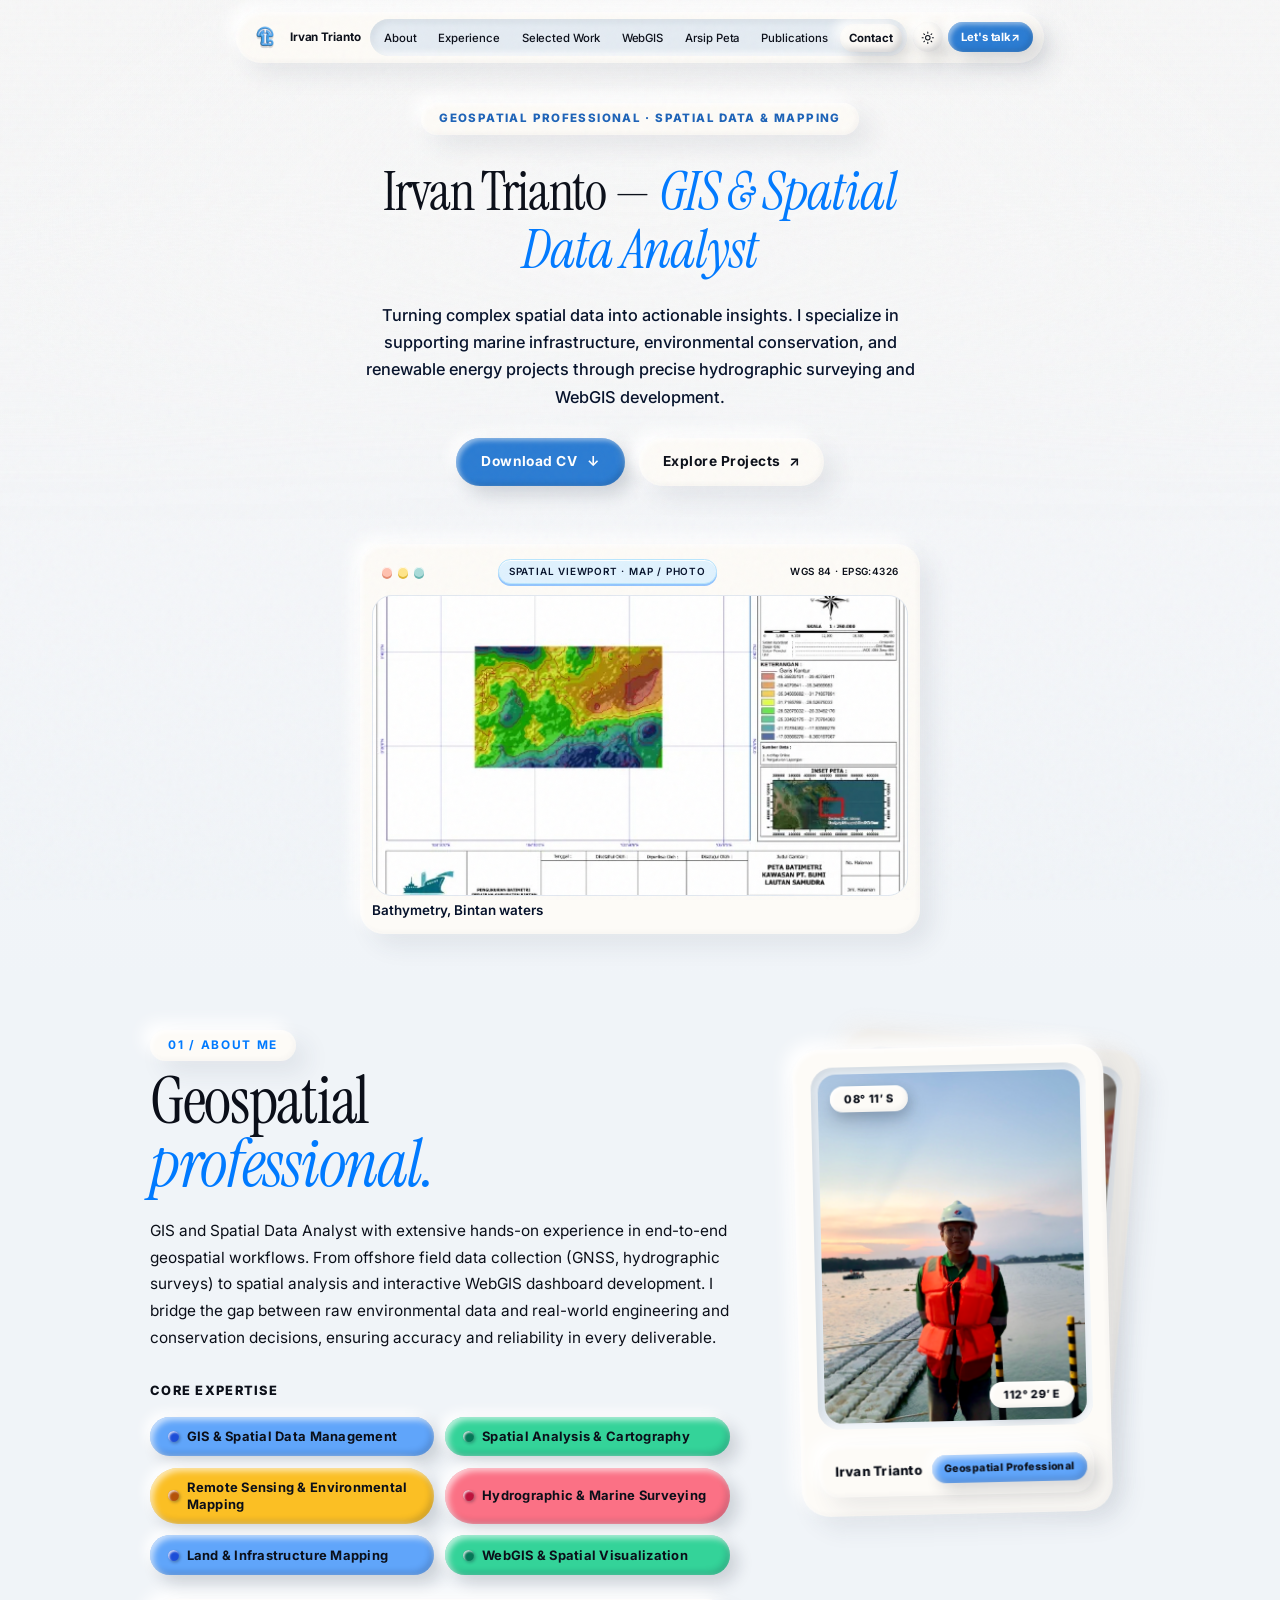
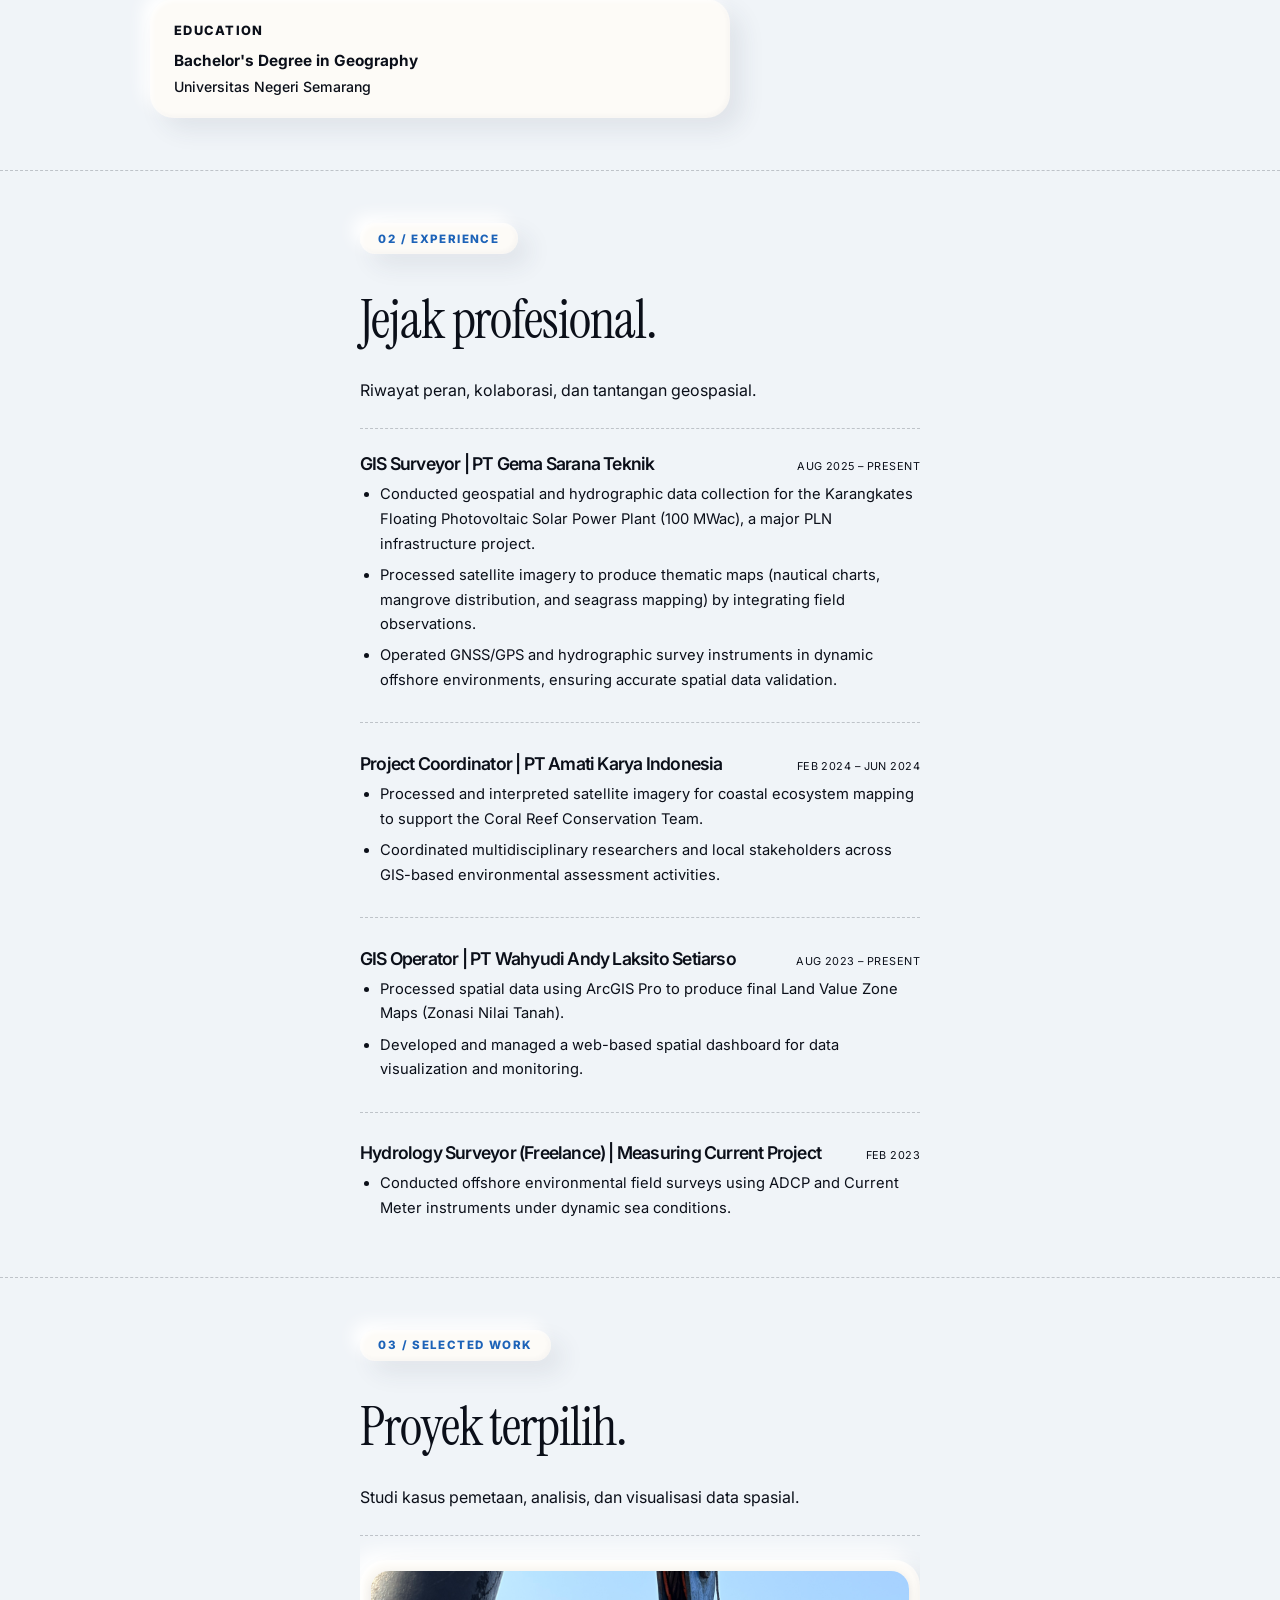
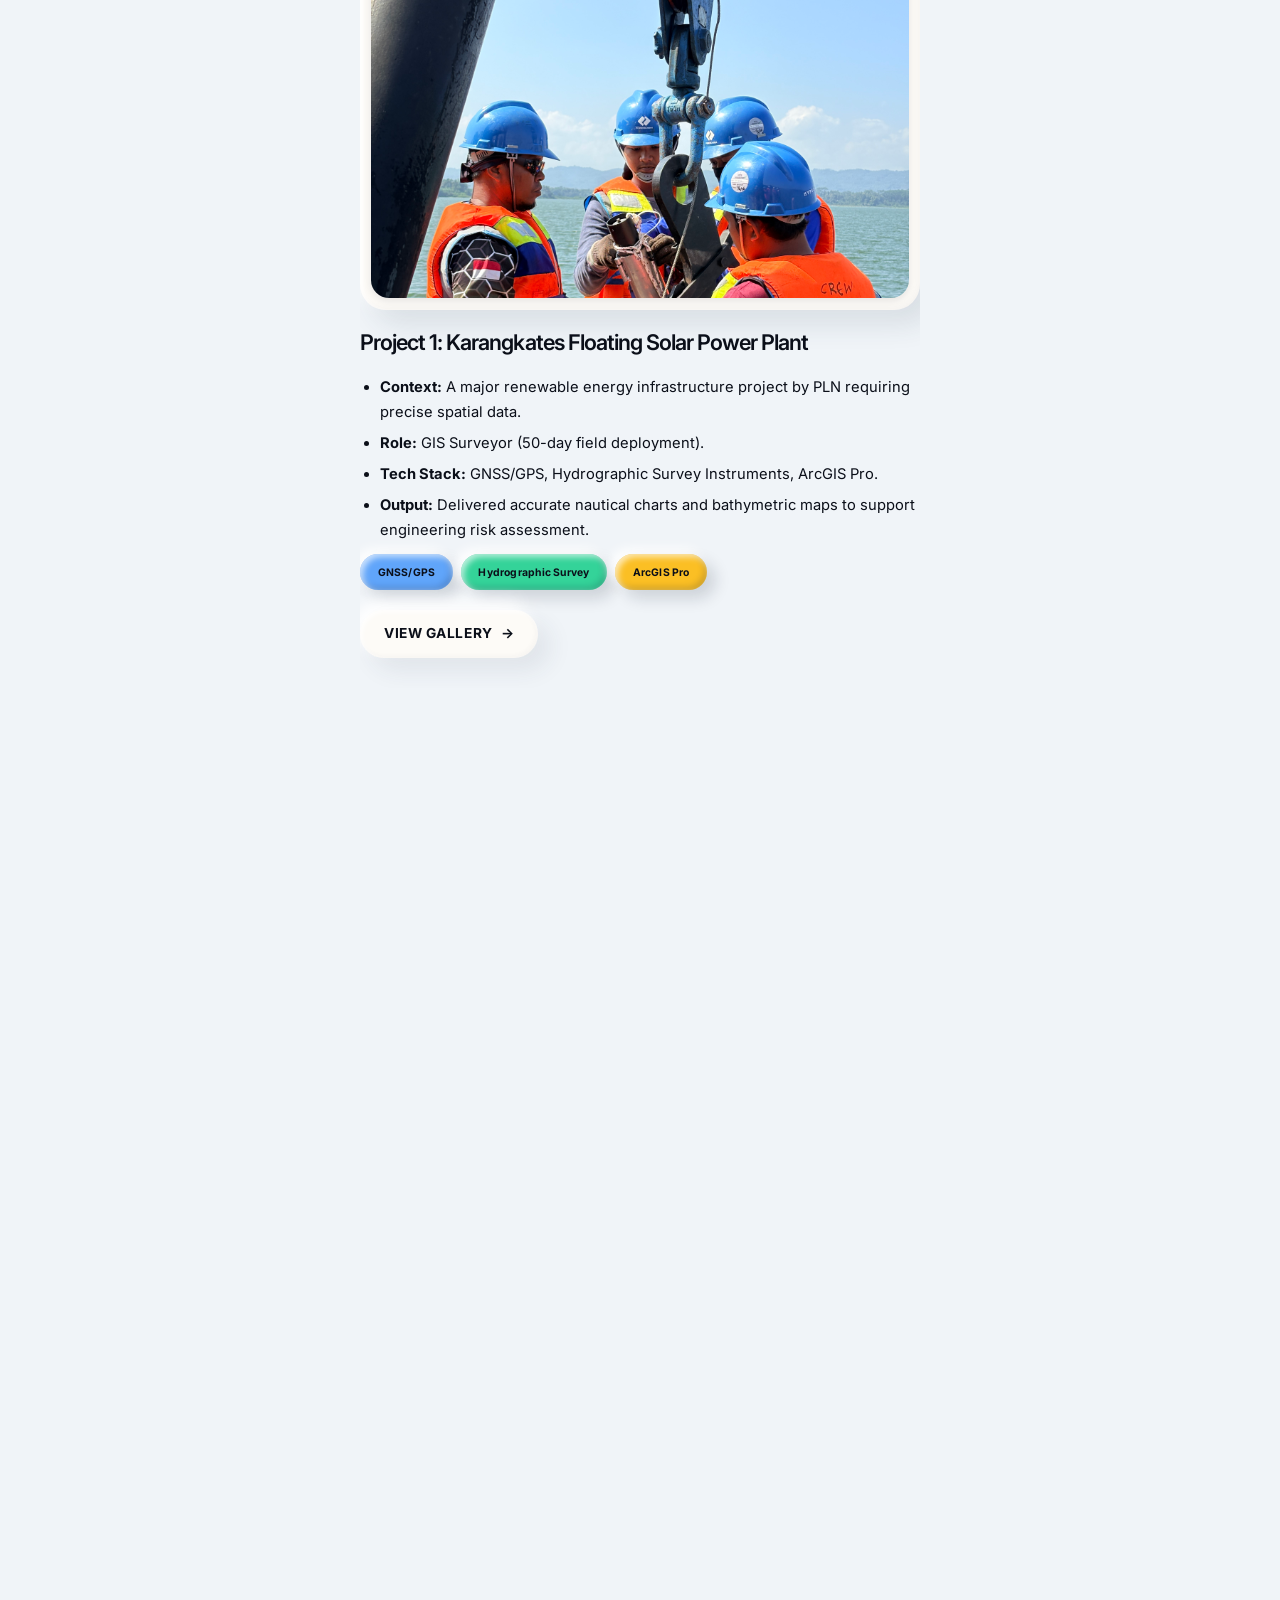
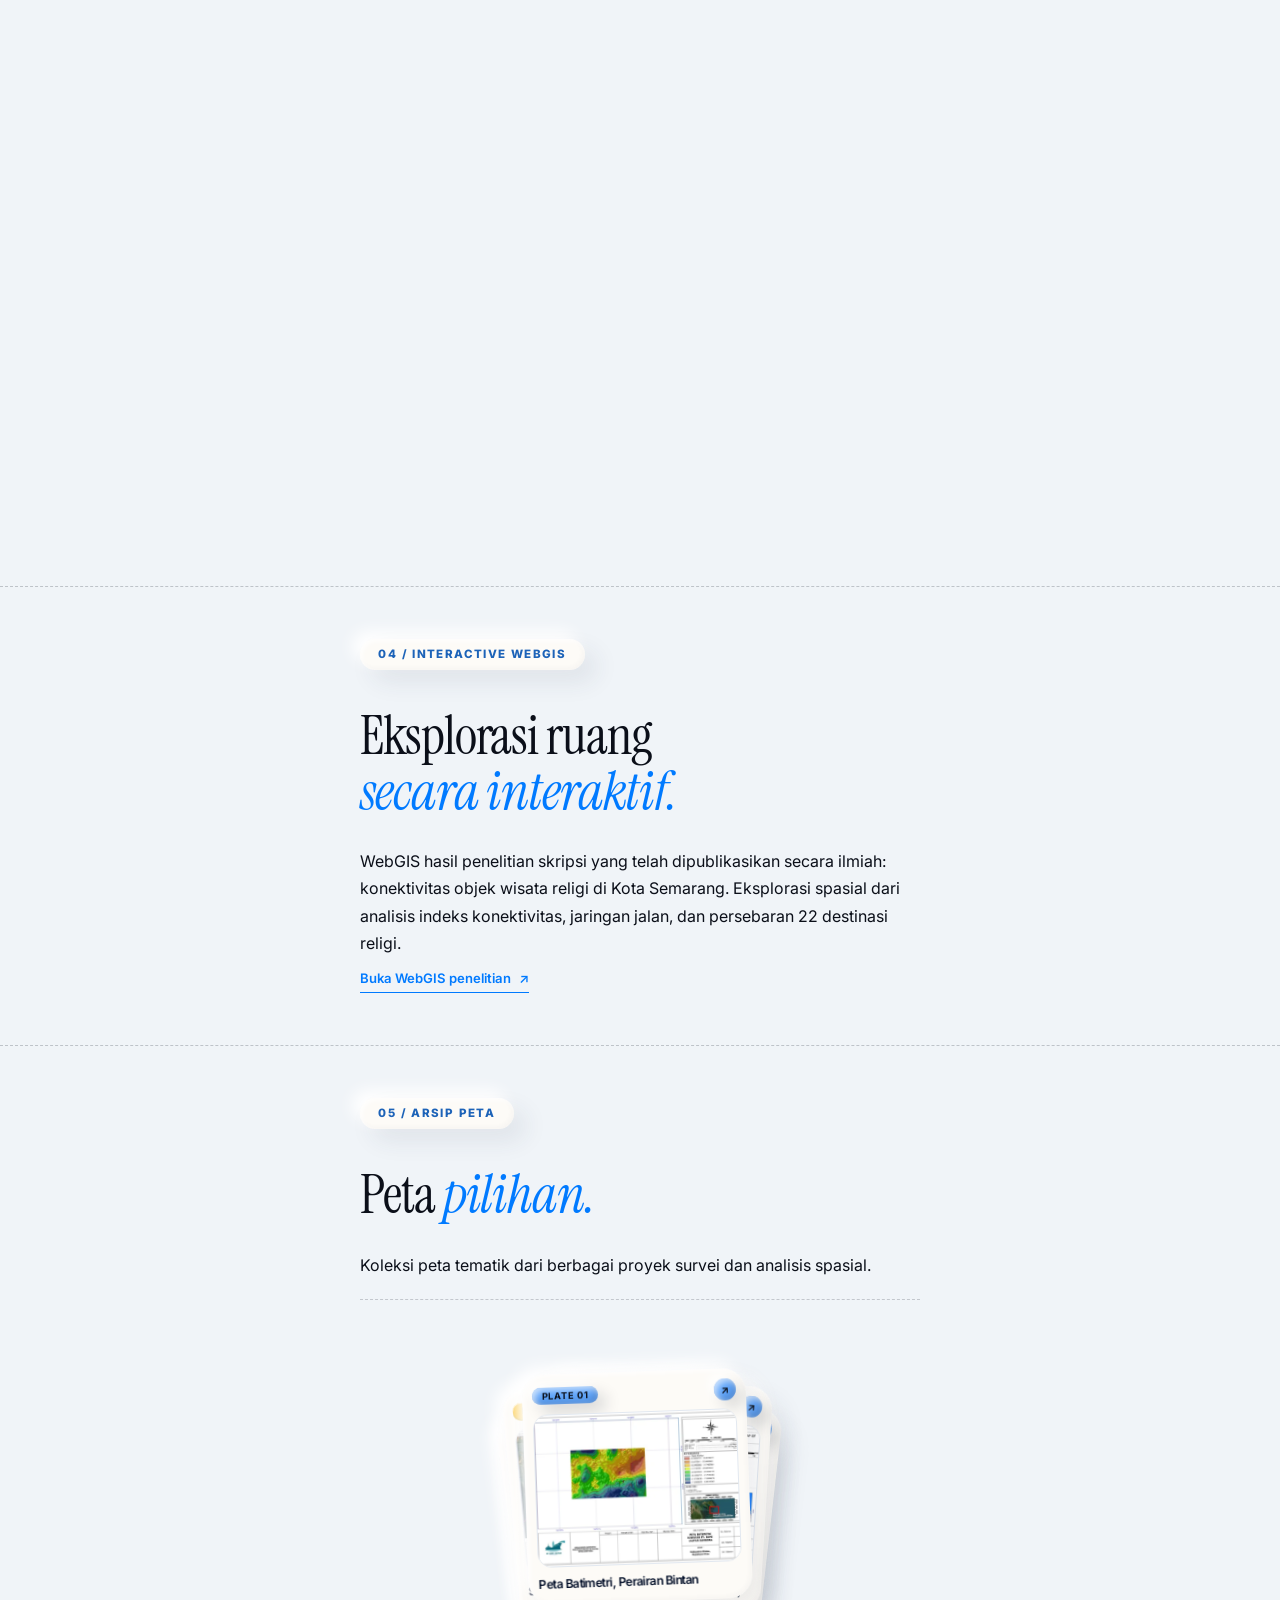
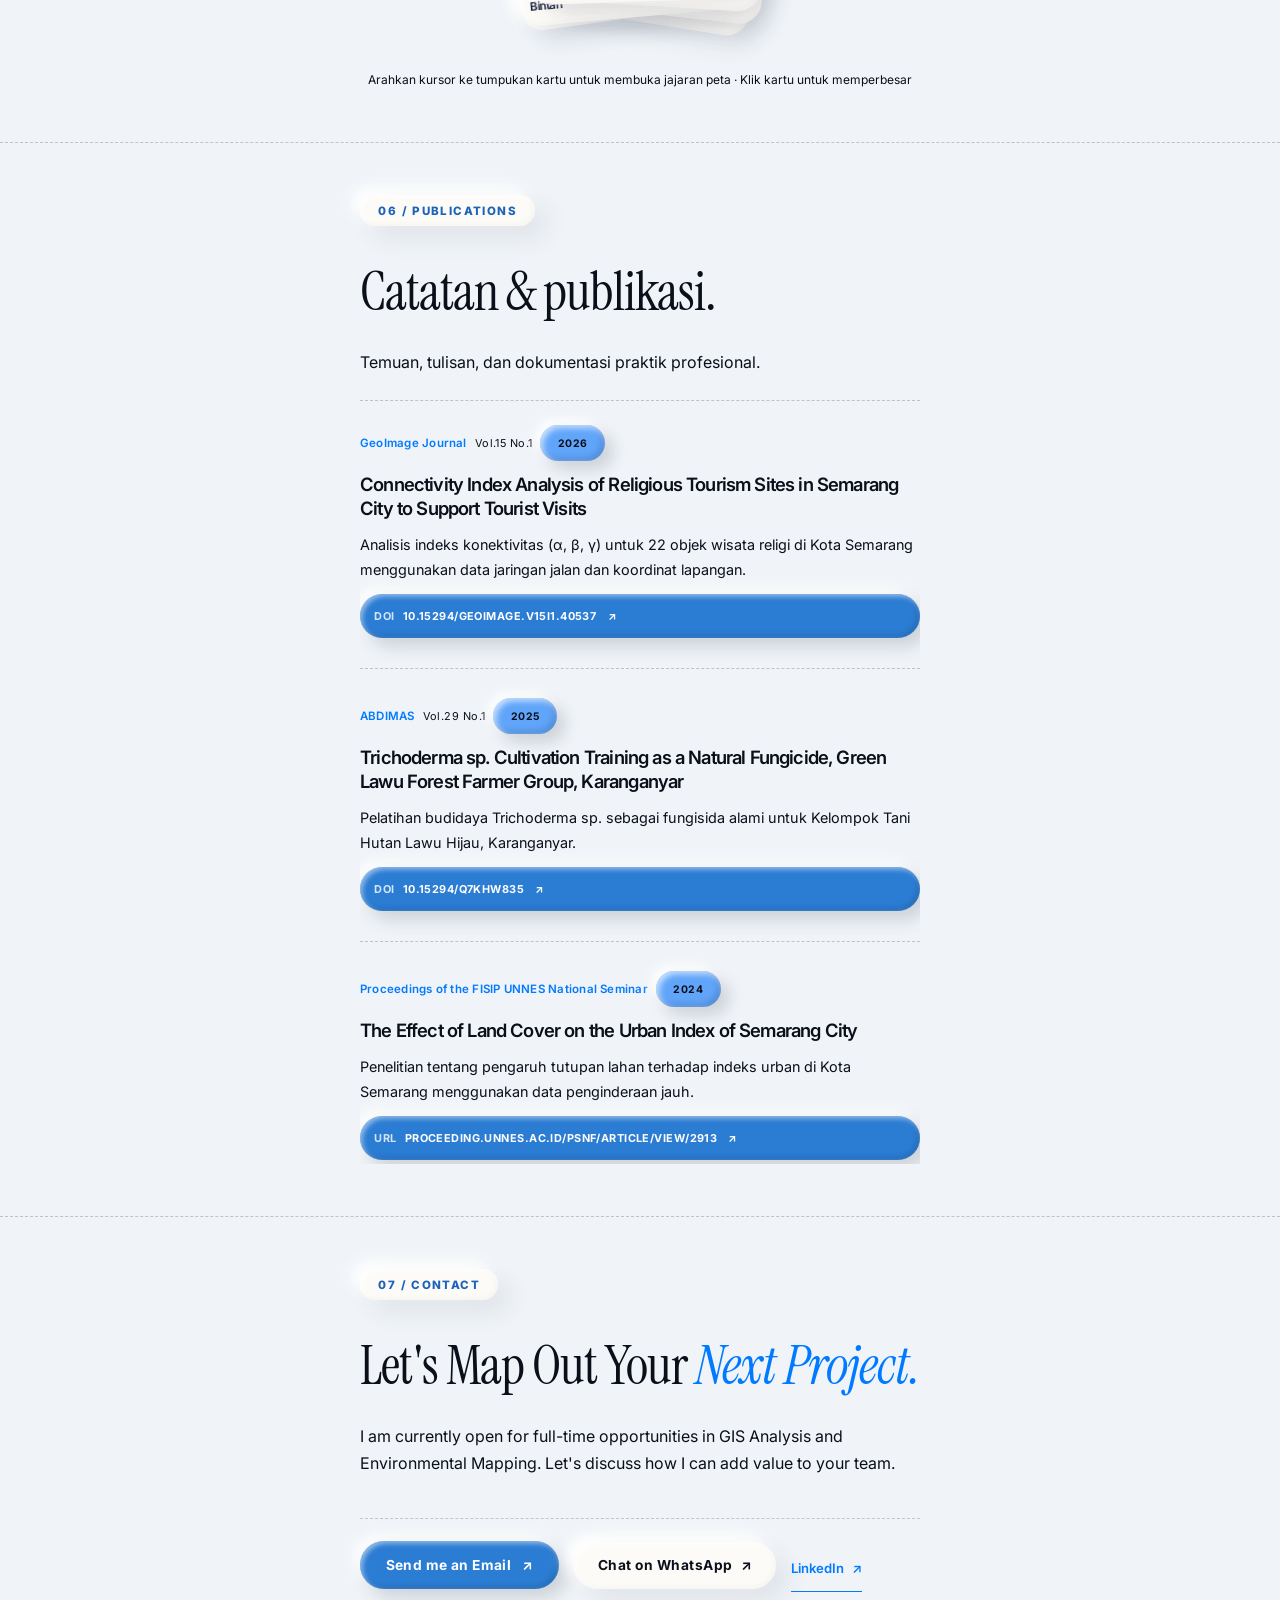
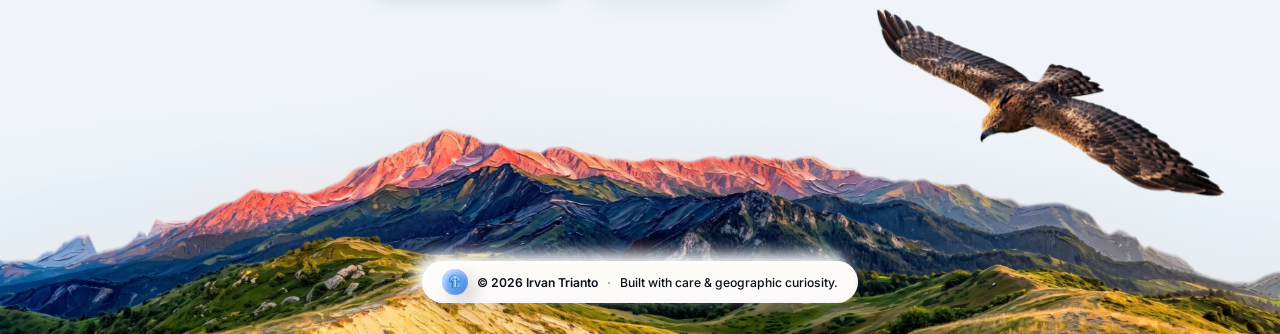
==== commit 560d6d50: "feat: centralize project database, add 3d clay photo frames to selected work, and refine styles" ====
--- a/index.html
+++ b/index.html
@@ -50,19 +50,18 @@
       <div class="container section__content hero-grid">
         <div class="hero-copy section__header">
           <p class="hero-kicker">GEOSPATIAL PROFESSIONAL · SPATIAL DATA &amp; MAPPING</p>
-          <h1 id="hero-title">Understanding places through data, maps, and <em>real-world perspectives.</em></h1>
+          <h1 id="hero-title">Irvan Trianto — <em>GIS &amp; Spatial Data Analyst</em></h1>
           <div class="hero-narrative">
-            <p class="hero-lead">I'm Irvan Trianto, a Geospatial Professional with a passion for exploring the world through spatial data, mapping technologies, and analytical thinking.</p>
-            <p class="hero-body">My work brings together geographic information, technology, and real-world observations to uncover spatial patterns, understand complex environments, and communicate meaningful insights. Through professional projects, research, and fieldwork, I continuously explore different ways to transform spatial information into something useful, accessible, and impactful.</p>
-            <p class="hero-closing">Every project offers a new perspective on the world around us.</p>
+            <p class="hero-lead">Turning complex spatial data into actionable insights. I specialize in supporting marine infrastructure, environmental conservation, and renewable energy projects through precise hydrographic surveying and WebGIS development.</p>
           </div>
           <div class="hero-actions">
-            <a class="hero-button hero-button--primary" href="#projects">
-              <span>Explore my work</span>
+            <a class="hero-button hero-button--primary" href="assets/documents/irvan-trianto-cv.pdf" download="Irvan-Trianto-CV.pdf">
+              <span>Download CV</span>
+              <span aria-hidden="true">↓</span>
+            </a>
+            <a class="hero-button hero-button--secondary" href="#projects">
+              <span>Explore Projects</span>
               <span aria-hidden="true">↗</span>
-            </a>
-            <a class="hero-button hero-button--secondary" href="#contact">
-              <span>Get in touch</span>
             </a>
           </div>
         </div>
@@ -79,15 +78,9 @@
               <span class="hero-showcase-frame__coords">WGS 84 · EPSG:4326</span>
             </div>
             <div class="hero-showcase-frame__viewport">
-              <div class="hero-showcase-frame__grid" aria-hidden="true"></div>
-              <div class="hero-showcase-frame__placeholder">
-                <span class="hero-showcase-frame__icon" aria-hidden="true">
-                  <svg width="28" height="28" viewBox="0 0 24 24" fill="none" stroke="currentColor" stroke-width="1.75" stroke-linecap="round" stroke-linejoin="round"><polygon points="1 6 1 22 8 18 16 22 23 18 23 2 16 6 8 2 1 6"></polygon><line x1="8" y1="2" x2="8" y2="18"></line><line x1="16" y1="6" x2="16" y2="22"></line></svg>
-                </span>
-                <p class="hero-showcase-frame__title">Featured Spatial Map / Photo Frame</p>
-                <p class="hero-showcase-frame__hint">Area bingkai transisi 3D untuk menampilkan peta utama atau dokumentasi lapangan</p>
-              </div>
-            </div>
+              <img src="assets/images/maps/thumbs/bati-bintan.webp" alt="Bathymetric map, Bintan waters">
+            </div>
+            <p class="hero-showcase-frame__title">Bathymetry, Bintan waters</p>
           </div>
         </div>
       </div>
@@ -100,9 +93,7 @@
           <p class="eyebrow">01 / ABOUT ME</p>
           <h2 id="about-title">Geospatial<br><em>professional.</em></h2>
           <div class="about__narrative">
-            <p class="about__bio">My journey in geospatial work has taken me across different environments, industries, and project disciplines. From land and infrastructure mapping to marine surveys, coastal conservation, and environmental monitoring, each experience has shaped how I approach spatial challenges.</p>
-            <p class="about__bio">I have worked across both field and office environments, combining data collection, spatial processing, quality control, analysis, and visualization. Beyond producing maps, I value the process behind them: understanding the context, ensuring data reliability, and translating technical information into something meaningful and useful.</p>
-            <p class="about__bio">I believe that every geospatial project offers a different perspective, and I enjoy exploring how spatial technology can contribute to a better understanding of the world around us.</p>
+            <p class="about__bio">GIS and Spatial Data Analyst with extensive hands-on experience in end-to-end geospatial workflows. From offshore field data collection (GNSS, hydrographic surveys) to spatial analysis and interactive WebGIS dashboard development. I bridge the gap between raw environmental data and real-world engineering and conservation decisions, ensuring accuracy and reliability in every deliverable.</p>
           </div>
           <div class="about__expertise about-bubble-3d" aria-labelledby="expertise-title">
             <h3 class="about__subhead" id="expertise-title">Core Expertise</h3>
@@ -124,16 +115,30 @@
           </div>
         </div>
         <figure class="about__portrait about-reveal" aria-label="Potret profesional Irvan Trianto">
-          <div class="portrait-frame portrait-bubble-3d">
-            <div class="portrait-frame__media">
-              <img class="portrait-frame__image" src="assets/images/profile/aboutme.JPG" alt="Irvan Trianto, Geospatial Professional" width="600" height="800" loading="lazy">
-              <span class="portrait-coordinate portrait-coordinate--top" aria-hidden="true">01° 06′ S</span>
-              <span class="portrait-coordinate portrait-coordinate--bottom" aria-hidden="true">106° 49′ E</span>
-            </div>
-            <figcaption class="portrait-frame__caption">
-              <strong>Irvan Trianto</strong>
-              <span>Geospatial Professional</span>
-            </figcaption>
+          <div class="portrait-deck" tabindex="0" role="button" aria-pressed="false" aria-label="Sentuh atau arahkan kursor untuk mengganti kartu foto profil">
+            <div class="portrait-frame portrait-bubble-3d portrait-deck__card portrait-deck__card--back" aria-hidden="true">
+              <div class="portrait-frame__media">
+                <img class="portrait-frame__image" src="assets/images/profile/aboutme2.jpg" alt="Irvan Trianto, Professional Portrait" width="600" height="800" loading="lazy" decoding="async">
+                <span class="portrait-coordinate portrait-coordinate--top" aria-hidden="true">07° 03′ S</span>
+                <span class="portrait-coordinate portrait-coordinate--bottom" aria-hidden="true">110° 24′ E</span>
+              </div>
+              <div class="portrait-frame__caption">
+                <strong>Irvan Trianto</strong>
+                <span>Geospatial Professional</span>
+              </div>
+            </div>
+
+            <div class="portrait-frame portrait-bubble-3d portrait-deck__card portrait-deck__card--front">
+              <div class="portrait-frame__media">
+                <img class="portrait-frame__image" src="assets/images/profile/aboutme.JPG" alt="Irvan Trianto, Geospatial Professional" width="600" height="800" loading="lazy" decoding="async">
+                <span class="portrait-coordinate portrait-coordinate--top" aria-hidden="true">08° 11′ S</span>
+                <span class="portrait-coordinate portrait-coordinate--bottom" aria-hidden="true">112° 29′ E</span>
+              </div>
+              <div class="portrait-frame__caption">
+                <strong>Irvan Trianto</strong>
+                <span>Geospatial Professional</span>
+              </div>
+            </div>
           </div>
         </figure>
       </div>
@@ -149,43 +154,46 @@
         <div class="experience-list">
           <article class="experience-item bubble-card reveal">
             <div class="experience-item__header">
-              <h3>Surveyor — Navigation, Positioning &amp; Geospatial Data Processing</h3>
-              <span class="experience-item__meta">PT Gema Sarana Teknik</span>
-            </div>
-            <p class="experience-item__desc">Melakukan pengumpulan data geospasial dan hidrografi serta pemetaan digital di berbagai proyek survei selama 12 bulan, termasuk penempatan 50 hari di PLTS Apung Karangkates (100 MWac), proyek infrastruktur PLN. Memproses citra satelit menjadi output spasial tematik seperti peta nautika, sebaran mangrove, dan pemetaan lamun. Mengoperasikan sistem GNSS/GPS dan instrumen survei hidrografi di lingkungan lepas pantai dan pesisir, serta melakukan validasi data spasial lintas sumber (survei lapangan, citra satelit, dan data CAD).</p>
-            <span class="experience-item__date">Aug 2025 – Aug 2026</span>
-          </article>
+              <h3>GIS Surveyor | PT Gema Sarana Teknik</h3>
+              <span class="experience-item__meta">Aug 2025 – Present</span>
+            </div>
+            <ul class="experience-item__list">
+              <li>Conducted geospatial and hydrographic data collection for the Karangkates Floating Photovoltaic Solar Power Plant (100 MWac), a major PLN infrastructure project.</li>
+              <li>Processed satellite imagery to produce thematic maps (nautical charts, mangrove distribution, and seagrass mapping) by integrating field observations.</li>
+              <li>Operated GNSS/GPS and hydrographic survey instruments in dynamic offshore environments, ensuring accurate spatial data validation.</li>
+            </ul>
+          </article>
+
           <article class="experience-item bubble-card reveal">
             <div class="experience-item__header">
-              <h3>Project Coordinator — Coral Reef Conservation Team</h3>
-              <span class="experience-item__meta">PT Amati Karya Indonesia</span>
-            </div>
-            <p class="experience-item__desc">Mengoordinasikan tim konservasi terumbu karang, memproses citra satelit untuk pemantauan lingkungan dan pemetaan ekosistem pesisir. Menyusun dan memvisualisasikan data spasial menjadi peta tematik untuk mendukung pengambilan keputusan berbasis lapangan, serta mempresentasikan hasil analisis di forum internasional.</p>
-            <span class="experience-item__date">Feb 2024 – Jun 2024</span>
-          </article>
+              <h3>Project Coordinator | PT Amati Karya Indonesia</h3>
+              <span class="experience-item__meta">Feb 2024 – Jun 2024</span>
+            </div>
+            <ul class="experience-item__list">
+              <li>Processed and interpreted satellite imagery for coastal ecosystem mapping to support the Coral Reef Conservation Team.</li>
+              <li>Coordinated multidisciplinary researchers and local stakeholders across GIS-based environmental assessment activities.</li>
+            </ul>
+          </article>
+
           <article class="experience-item bubble-card reveal">
             <div class="experience-item__header">
-              <h3>Lab Supervisor</h3>
-              <span class="experience-item__meta">Universitas Negeri Semarang</span>
-            </div>
-            <p class="experience-item__desc">Mendampingi praktikum Penginderaan Jauh, membimbing mahasiswa dalam pengolahan citra satelit dan analisis geospasial. Menjaga akurasi 100+ data akademik dengan tingkat kepatuhan 100% melalui kontrol kualitas sistematis, serta mengawasi operasional laboratorium selama satu tahun penuh.</p>
-            <span class="experience-item__date">Sep 2024 – Sep 2025</span>
-          </article>
+              <h3>GIS Operator | PT Wahyudi Andy Laksito Setiarso</h3>
+              <span class="experience-item__meta">Aug 2023 – Present</span>
+            </div>
+            <ul class="experience-item__list">
+              <li>Processed spatial data using ArcGIS Pro to produce final Land Value Zone Maps (Zonasi Nilai Tanah).</li>
+              <li>Developed and managed a web-based spatial dashboard for data visualization and monitoring.</li>
+            </ul>
+          </article>
+
           <article class="experience-item bubble-card reveal">
             <div class="experience-item__header">
-              <h3>Field &amp; Community Projects</h3>
-              <span class="experience-item__meta">Berbagai proyek lapangan</span>
-            </div>
-            <p class="experience-item__desc">Memimpin survei lingkungan lepas pantai menggunakan ADCP dan Current Meter untuk pengukuran arus (Feb 2026). Mengoordinasikan 15 proyek pengembangan komunitas termasuk pelatihan budidaya Trichoderma sp. dan inspeksi keamanan pangan di Karanganyar (Dec 2024–Jan 2025). Memimpin survei perubahan garis pantai berisiko tinggi di Pantai Bobby, Karimunjawa (Feb–Jun 2023).</p>
-            <div class="experience-item__press">
-              <p class="experience-item__press-label">Liputan media:</p>
-              <ul class="experience-item__press-list">
-                <li><a href="https://desaberjo.co.id/detail/mahasiswa-unnes-bantu-gapoktan-desa-berjo-atasi-serangan-jamur-dengan-trichoderma-powder" target="_blank" rel="noopener noreferrer">Mahasiswa UNNES Bantu GAPOKTAN Desa Berjo Atasi Serangan Jamur dengan Trichoderma Powder <span aria-hidden="true">↗</span></a></li>
-                <li><a href="https://desaberjo.co.id/detail/mahasiswa-unnes-bantu-umkm-abon-dan-keripik-di-desa-berjo-tingkatkan-branding-digital" target="_blank" rel="noopener noreferrer">Mahasiswa UNNES Bantu UMKM Abon dan Keripik di Desa Berjo Tingkatkan Branding Digital <span aria-hidden="true">↗</span></a></li>
-              </ul>
-              <p class="experience-item__press-src">Sumber: Desa Berjo, Karanganyar (desaberjo.co.id)</p>
-            </div>
-            <span class="experience-item__date">2023 – 2026</span>
+              <h3>Hydrology Surveyor (Freelance) | Measuring Current Project</h3>
+              <span class="experience-item__meta">Feb 2023</span>
+            </div>
+            <ul class="experience-item__list">
+              <li>Conducted offshore environmental field surveys using ADCP and Current Meter instruments under dynamic sea conditions.</li>
+            </ul>
           </article>
         </div>
       </div>
@@ -201,79 +209,66 @@
         <div class="projects-grid">
           <article class="project-card bubble-card reveal">
             <div class="project-card__image-wrapper">
-              <img class="project-card__image" src="projects/wisatareligi/gallery/sam-poo-kong.jpg" alt="Klenteng Sam Poo Kong, Semarang" width="800" height="500" loading="lazy">
+              <img class="project-card__image" src="projects/karangkates/gallery/IMG_0689.JPG" alt="Karangkates Floating Solar Power Plant" width="800" height="500" loading="lazy">
             </div>
             <div class="project-card__content">
               <div class="project-card__header">
-                <h3>Religious Tourism Connectivity, Semarang</h3>
-                <span class="project-card__year">2025–2026</span>
-              </div>
-              <p class="project-card__role">Peneliti &amp; WebGIS Developer</p>
-              <p class="project-card__summary">Analisis indeks konektivitas 22 objek wisata religi di Kota Semarang menggunakan teori graf dan analisis jaringan spasial untuk mendukung pemerataan kunjungan wisatawan.</p>
+                <h3>Project 1: Karangkates Floating Solar Power Plant</h3>
+              </div>
+              <ul class="project-card__details">
+                <li><strong>Context:</strong> A major renewable energy infrastructure project by PLN requiring precise spatial data.</li>
+                <li><strong>Role:</strong> GIS Surveyor (50-day field deployment).</li>
+                <li><strong>Tech Stack:</strong> GNSS/GPS, Hydrographic Survey Instruments, ArcGIS Pro.</li>
+                <li><strong>Output:</strong> Delivered accurate nautical charts and bathymetric maps to support engineering risk assessment.</li>
+              </ul>
               <div class="project-card__tags">
-                <span>Leaflet</span><span>GeoJSON</span><span>Network Analysis</span><span>GIS</span><span>Spatial Analysis</span>
+                <span>GNSS/GPS</span><span>Hydrographic Survey</span><span>ArcGIS Pro</span>
               </div>
               <div class="project-card__actions">
-                <a class="button" href="projects/wisatareligi/webgis/webgis-wisata-religi-semarang.html">View Project <span aria-hidden="true">→</span></a>
-                <button class="button button--outline gallery-trigger" data-gallery="wisata-reelligi" aria-haspopup="dialog">View Gallery <span aria-hidden="true">→</span></button>
+                <button class="button button--outline gallery-trigger" data-gallery="karangkates" aria-haspopup="dialog">View Gallery <span aria-hidden="true">→</span></button>
               </div>
             </div>
           </article>
 
           <article class="project-card bubble-card reveal">
             <div class="project-card__image-wrapper">
-              <img class="project-card__image" src="projects/karangkates/gallery/IMG_0689.JPG" alt="PLTS Apung Karangkates" width="800" height="500" loading="lazy">
+              <img class="project-card__image" src="assets/projects/znt-bulungan-thumb.webp" alt="ZNT Bulungan Interactive WebGIS Dashboard" width="800" height="500" loading="lazy">
             </div>
             <div class="project-card__content">
               <div class="project-card__header">
-                <h3>Karangkates Floating Photovoltaic</h3>
-                <span class="project-card__year">Apr – May 2026</span>
-              </div>
-              <p class="project-card__role">Survey &amp; GIS Support</p>
-              <p class="project-card__summary">Penempatan 50 hari di PLTS Apung Karangkates (100 MWac), proyek infrastruktur PLN di Bendungan Sutami, Kabupaten Malang. Mendukung survei dan pengumpulan data spasial untuk proyek energi terbarukan.</p>
+                <h3>Project 2: ZNT Bulungan Interactive WebGIS Dashboard</h3>
+              </div>
+              <ul class="project-card__details">
+                <li><strong>Context:</strong> Transforming complex land value zoning data into an accessible web-based visualization.</li>
+                <li><strong>Role:</strong> GIS Operator &amp; Web Developer.</li>
+                <li><strong>Tech Stack:</strong> ArcGIS Pro, Leaflet, HTML/CSS/JavaScript, GeoJSON.</li>
+                <li><strong>Output:</strong> Developed a fully functional WebGIS dashboard for real-time spatial data monitoring.</li>
+              </ul>
               <div class="project-card__tags">
-                <span>Survey</span><span>GIS</span><span>Renewable Energy</span>
+                <span>ArcGIS Pro</span><span>Leaflet</span><span>HTML/CSS/JavaScript</span><span>GeoJSON</span>
               </div>
               <div class="project-card__actions">
-                <button class="button button--outline gallery-trigger" data-gallery="karangkates" aria-haspopup="dialog">View Gallery <span aria-hidden="true">→</span></button>
+                <a class="button" href="https://itrianto.github.io/znt-bulungan-2026/" target="_blank" rel="noopener noreferrer">Open WebGIS Dashboard <span aria-hidden="true">↗</span></a>
               </div>
             </div>
           </article>
 
           <article class="project-card bubble-card reveal">
             <div class="project-card__image-wrapper">
-              <img class="project-card__image" src="assets/projects/znt-bulungan-thumb.webp" alt="Ilustrasi peta delineasi Zona Nilai Tanah (ZNT) Kabupaten Bulungan, Kalimantan Utara" width="800" height="500" loading="lazy">
+              <img class="project-card__image" src="assets/images/maps/thumbs/bati-bintan.webp" alt="Offshore Hydrodynamic &amp; Current Measurement Survey" width="800" height="500" loading="lazy">
             </div>
             <div class="project-card__content">
               <div class="project-card__header">
-                <h3>Zonasi Nilai Tanah — Kabupaten Bulungan, Kalimantan Utara</h3>
-                <span class="project-card__year">2026</span>
-              </div>
-              <p class="project-card__subtitle">Land Value Zoning, Bulungan Regency, North Kalimantan</p>
-              <p class="project-card__role">GIS Analyst / Spatial Data Processor</p>
-              <p class="project-card__summary">Menyusun dan memproses data spasial untuk delineasi Zona Nilai Tanah (ZNT) di Kabupaten Bulungan, Kalimantan Utara. Proyek ini mendukung penyediaan peta zona nilai tanah yang terintegrasi dengan data pertanahan dan perpajakan, digunakan sebagai acuan penetapan NJOP serta transaksi tanah.</p>
+                <h3>Project 3: Offshore Hydrodynamic &amp; Current Measurement Survey</h3>
+              </div>
+              <ul class="project-card__details">
+                <li><strong>Context:</strong> Environmental risk assessment requiring precise hydrodynamic data under dynamic sea conditions.</li>
+                <li><strong>Role:</strong> Hydrology Surveyor.</li>
+                <li><strong>Tech Stack:</strong> ADCP, Current Meter, QA/QC Validation.</li>
+                <li><strong>Output:</strong> Performed rigorous quality assurance on hydrodynamic observations to support offshore environmental safety.</li>
+              </ul>
               <div class="project-card__tags">
-                <span>GIS</span><span>Spatial Analysis</span><span>ZNT</span><span>Land Value</span><span>ILASPP</span><span>Data Integration</span>
-              </div>
-            </div>
-          </article>
-
-          <article class="project-card bubble-card reveal">
-            <div class="project-card__image-wrapper">
-              <img class="project-card__image" src="projects/batam-vegetation/gallery/batam-vegetation-cover.jpg" alt="Batam Vegetation Monitoring" width="800" height="500" loading="lazy">
-            </div>
-            <div class="project-card__content">
-              <div class="project-card__header">
-                <h3>Batam Vegetation Monitoring</h3>
-                <span class="project-card__year">2020–2025</span>
-              </div>
-              <p class="project-card__role">Remote Sensing Analyst</p>
-              <p class="project-card__summary">Spatio-temporal vegetation analysis using Sentinel-2 imagery, Google Earth Engine, NDVI change detection, and land-cover data.</p>
-              <div class="project-card__tags">
-                <span>Google Earth Engine</span><span>Remote Sensing</span><span>Sentinel-2</span><span>NDVI</span><span>Environmental Monitoring</span>
-              </div>
-              <div class="project-card__actions">
-                <a class="button" href="projects/batam-vegetation.html">View Project <span aria-hidden="true">→</span></a>
+                <span>ADCP</span><span>Current Meter</span><span>QA/QC Validation</span>
               </div>
             </div>
           </article>
@@ -439,16 +434,21 @@
     <section class="section section--contact" id="contact" aria-labelledby="contact-title">
       <div class="container section-intro">
         <p class="eyebrow">07 / Contact</p>
-        <h2 id="contact-title">Mari membangun<br><em>sesuatu yang bermakna.</em></h2>
-        <div class="contact-links">
-          <a class="contact-email" href="mailto:irvntriantoo@gmail.com">irvntriantoo@gmail.com <span aria-hidden="true">↗</span></a>
-          <a class="contact-whatsapp" href="https://wa.me/628238955874" target="_blank" rel="noopener noreferrer">WhatsApp: +62 823-8955-874 <span aria-hidden="true">↗</span></a>
-          <div class="contact-cv-wrapper">
-            <a class="hero-button hero-button--primary contact-cv-btn" href="assets/documents/irvan-trianto-cv.pdf" download="Irvan-Trianto-CV.pdf" aria-label="Download CV Irvan Trianto (PDF)">
-              <span>Download CV</span>
-              <svg class="hero-btn-icon" width="16" height="16" viewBox="0 0 24 24" fill="none" stroke="currentColor" stroke-width="2.2" stroke-linecap="round" stroke-linejoin="round" aria-hidden="true"><path d="M21 15v4a2 2 0 0 1-2 2H5a2 2 0 0 1-2-2v-4"></path><polyline points="7 10 12 15 17 10"></polyline><line x1="12" y1="15" x2="12" y2="3"></line></svg>
-            </a>
-          </div>
+        <h2 id="contact-title">Let's Map Out Your <em>Next Project.</em></h2>
+        <p class="contact-subtext">I am currently open for full-time opportunities in GIS Analysis and Environmental Mapping. Let's discuss how I can add value to your team.</p>
+        <div class="contact-links contact-actions">
+          <a class="hero-button hero-button--primary btn-email" href="mailto:irvriantno@gmail.com">
+            <span>Send me an Email</span>
+            <span aria-hidden="true">↗</span>
+          </a>
+          <a class="hero-button hero-button--secondary btn-wa" href="https://wa.me/6282389558743" target="_blank" rel="noopener noreferrer">
+            <span>Chat on WhatsApp</span>
+            <span aria-hidden="true">↗</span>
+          </a>
+          <a class="text-link link-linkedin" href="https://www.linkedin.com/in/irvantrianto/" target="_blank" rel="noopener noreferrer">
+            <span>LinkedIn</span>
+            <span aria-hidden="true">↗</span>
+          </a>
         </div>
       </div>
     </section>
@@ -503,6 +503,7 @@
     </div>
   </div>
 
+  <script src="assets/js/projects-data.js"></script>
   <script src="assets/js/script.js"></script>
 </body>
 </html>
--- a/assets/css/style.css
+++ b/assets/css/style.css
@@ -3896,3 +3896,653 @@
     padding-inline: 1rem !important;
   }
 }
+
+
+/* ==========================================================================
+   MINIMAL SEMANTIC LIST & CONTACT FLEXBOX GROUP STYLING
+   ========================================================================== */
+
+body:not(.webgis-page) .experience-item__list,
+body:not(.webgis-page) .project-card__details {
+  list-style: disc !important;
+  padding-left: 1.25rem !important;
+  margin: 0.45rem 0 0 !important;
+  display: flex !important;
+  flex-direction: column !important;
+  gap: 0.4rem !important;
+  color: var(--body-slate) !important;
+  font-size: 0.92rem !important;
+  line-height: 1.68 !important;
+}
+
+body:not(.webgis-page) .project-card__details strong {
+  color: var(--heading-charcoal) !important;
+  font-weight: 700 !important;
+}
+
+body:not(.webgis-page) .contact-links.contact-actions {
+  display: flex !important;
+  flex-direction: row !important;
+  flex-wrap: wrap !important;
+  align-items: center !important;
+  gap: 0.95rem !important;
+  margin-top: 1.25rem !important;
+}
+
+
+/* ==========================================================================
+   ABOUT ME PROFILE PHOTO — 2 FULL STACKED CARDS (BORDER + COORDS + CAPTION)
+   ========================================================================== */
+
+body:not(.webgis-page) .portrait-deck {
+  position: relative;
+  width: 100%;
+  padding: 0.85rem 1.1rem 0.6rem 0.85rem;
+  cursor: pointer;
+  user-select: none;
+  -webkit-tap-highlight-color: transparent;
+}
+
+body:not(.webgis-page) .portrait-frame.portrait-bubble-3d.portrait-deck__card {
+  width: 100% !important;
+  margin: 0 !important;
+  transition:
+    transform 0.5s cubic-bezier(0.22, 1, 0.36, 1),
+    box-shadow 0.5s ease,
+    filter 0.5s ease !important;
+  will-change: transform;
+}
+
+body:not(.webgis-page) .portrait-deck__card .portrait-frame__media {
+  position: relative;
+  overflow: hidden !important;
+  padding: 0.4rem !important;
+}
+
+body:not(.webgis-page) .portrait-deck__card .portrait-coordinate,
+body:not(.webgis-page) .portrait-deck__card .portrait-frame__caption {
+  transition:
+    transform 0.48s cubic-bezier(0.22, 1, 0.36, 1),
+    opacity 0.42s ease,
+    box-shadow 0.48s ease !important;
+}
+
+/* Default State: Front full card (aboutme.JPG) in front, Back full card (aboutme2.jpg) peeking out behind */
+body:not(.webgis-page) .portrait-frame.portrait-bubble-3d.portrait-deck__card--front,
+body:not(.webgis-page) .portrait-frame.portrait-bubble-3d.portrait-deck__card--front:hover {
+  position: relative;
+  z-index: 2;
+  transform: translate3d(-4px, 4px, 0) rotate(-1.3deg) scale(1) !important;
+  filter: brightness(1);
+}
+
+body:not(.webgis-page) .portrait-frame.portrait-bubble-3d.portrait-deck__card--back,
+body:not(.webgis-page) .portrait-frame.portrait-bubble-3d.portrait-deck__card--back:hover {
+  position: absolute;
+  top: 0.85rem;
+  left: 0.85rem;
+  right: 1.1rem;
+  width: auto !important;
+  z-index: 1;
+  transform: translate3d(18px, -14px, 0) rotate(5deg) scale(0.96) !important;
+  filter: brightness(0.94);
+}
+
+body:not(.webgis-page) .portrait-deck__card--back .portrait-coordinate,
+body:not(.webgis-page) .portrait-deck__card--back .portrait-frame__caption {
+  opacity: 0.82;
+  transform: scale(0.97);
+}
+
+/* Desktop Hover: Back full card (with border, coordinates & caption) steps forward to front */
+@media (hover: hover) and (pointer: fine) {
+  body:not(.webgis-page) .portrait-deck:hover .portrait-frame.portrait-bubble-3d.portrait-deck__card--back,
+  body:not(.webgis-page) .portrait-deck:hover .portrait-frame.portrait-bubble-3d.portrait-deck__card--back:hover {
+    z-index: 3;
+    transform: translate3d(4px, 4px, 0) rotate(1.2deg) scale(1) !important;
+    filter: brightness(1);
+    box-shadow:
+      16px 16px 32px rgba(44, 62, 80, 0.14),
+      -10px -10px 20px rgba(255, 255, 255, 1),
+      inset 2px 2px 5px rgba(255, 255, 255, 0.88),
+      inset -2px -2px 5px rgba(44, 62, 80, 0.04) !important;
+  }
+
+  html[data-theme="dark"] body:not(.webgis-page) .portrait-deck:hover .portrait-frame.portrait-bubble-3d.portrait-deck__card--back,
+  html[data-theme="dark"] body:not(.webgis-page) .portrait-deck:hover .portrait-frame.portrait-bubble-3d.portrait-deck__card--back:hover {
+    box-shadow:
+      16px 16px 34px rgba(5, 8, 15, 0.82),
+      -8px -8px 18px rgba(56, 80, 120, 0.28),
+      inset 2px 2px 5px rgba(255, 255, 255, 0.12),
+      inset -2px -2px 5px rgba(5, 8, 15, 0.65) !important;
+  }
+
+  body:not(.webgis-page) .portrait-deck:hover .portrait-deck__card--back .portrait-coordinate,
+  body:not(.webgis-page) .portrait-deck:hover .portrait-deck__card--back .portrait-frame__caption {
+    opacity: 1;
+    transform: translateY(-1px) scale(1);
+  }
+
+  body:not(.webgis-page) .portrait-deck:hover .portrait-frame.portrait-bubble-3d.portrait-deck__card--front,
+  body:not(.webgis-page) .portrait-deck:hover .portrait-frame.portrait-bubble-3d.portrait-deck__card--front:hover {
+    z-index: 1;
+    transform: translate3d(-18px, -14px, 0) rotate(-5deg) scale(0.96) !important;
+    filter: brightness(0.93);
+  }
+
+  body:not(.webgis-page) .portrait-deck:hover .portrait-deck__card--front .portrait-coordinate,
+  body:not(.webgis-page) .portrait-deck:hover .portrait-deck__card--front .portrait-frame__caption {
+    opacity: 0.82;
+    transform: scale(0.97);
+  }
+}
+
+/* Mobile Tap / Keyboard Toggle (.is-flipped): Back full card steps forward to front */
+body:not(.webgis-page) .portrait-deck.is-flipped .portrait-frame.portrait-bubble-3d.portrait-deck__card--back,
+body:not(.webgis-page) .portrait-deck.is-flipped .portrait-frame.portrait-bubble-3d.portrait-deck__card--back:hover {
+  z-index: 3;
+  transform: translate3d(4px, 4px, 0) rotate(1.2deg) scale(1) !important;
+  filter: brightness(1);
+  box-shadow:
+    16px 16px 32px rgba(44, 62, 80, 0.14),
+    -10px -10px 20px rgba(255, 255, 255, 1),
+    inset 2px 2px 5px rgba(255, 255, 255, 0.88),
+    inset -2px -2px 5px rgba(44, 62, 80, 0.04) !important;
+}
+
+html[data-theme="dark"] body:not(.webgis-page) .portrait-deck.is-flipped .portrait-frame.portrait-bubble-3d.portrait-deck__card--back,
+html[data-theme="dark"] body:not(.webgis-page) .portrait-deck.is-flipped .portrait-frame.portrait-bubble-3d.portrait-deck__card--back:hover {
+  box-shadow:
+    16px 16px 34px rgba(5, 8, 15, 0.82),
+    -8px -8px 18px rgba(56, 80, 120, 0.28),
+    inset 2px 2px 5px rgba(255, 255, 255, 0.12),
+    inset -2px -2px 5px rgba(5, 8, 15, 0.65) !important;
+}
+
+body:not(.webgis-page) .portrait-deck.is-flipped .portrait-deck__card--back .portrait-coordinate,
+body:not(.webgis-page) .portrait-deck.is-flipped .portrait-deck__card--back .portrait-frame__caption {
+  opacity: 1;
+  transform: translateY(-1px) scale(1);
+}
+
+body:not(.webgis-page) .portrait-deck.is-flipped .portrait-frame.portrait-bubble-3d.portrait-deck__card--front,
+body:not(.webgis-page) .portrait-deck.is-flipped .portrait-frame.portrait-bubble-3d.portrait-deck__card--front:hover {
+  z-index: 1;
+  transform: translate3d(-18px, -14px, 0) rotate(-5deg) scale(0.96) !important;
+  filter: brightness(0.93);
+}
+
+body:not(.webgis-page) .portrait-deck.is-flipped .portrait-deck__card--front .portrait-coordinate,
+body:not(.webgis-page) .portrait-deck.is-flipped .portrait-deck__card--front .portrait-frame__caption {
+  opacity: 0.82;
+  transform: scale(0.97);
+}
+
+@media (prefers-reduced-motion: reduce) {
+  body:not(.webgis-page) .portrait-frame.portrait-bubble-3d.portrait-deck__card,
+  body:not(.webgis-page) .portrait-deck__card .portrait-coordinate,
+  body:not(.webgis-page) .portrait-deck__card .portrait-frame__caption {
+    transition: none !important;
+  }
+}
+
+
+/* ==========================================================================
+   HIGH-CONTRAST SOLID CLAY PALETTE, BLACK TYPOGRAPHY & UNIFIED CLAY ANIMATION
+   (OPTIMIZED FOR BOTH LIGHT MODE & DARK MODE)
+   ========================================================================== */
+
+:root {
+  /* 1. High-Contrast Black Typography (No Gray Text in Web Content) */
+  --heading-charcoal: #0B0F19;
+  --heading-secondary: #0B0F19;
+  --body-slate: #0B0F19;
+  --body-muted: #0B0F19;
+
+  /* 2. Solid Vivid Clay Colors (High Contrast vs Canvas) */
+  --clay-blue: #60A5FA;
+  --clay-blue-text: #0B0F19;
+
+  --clay-green: #34D399;
+  --clay-green-text: #0B0F19;
+
+  --clay-yellow: #FBBF24;
+  --clay-yellow-text: #0B0F19;
+
+  --clay-pink: #FB7185;
+  --clay-pink-text: #0B0F19;
+
+  /* Stronger 3D Clay Shadows for Solid Pills */
+  --clay-pill-shadow:
+    8px 8px 16px rgba(15, 23, 42, 0.16),
+    -5px -5px 12px rgba(255, 255, 255, 0.95),
+    inset 3px 3px 6px rgba(255, 255, 255, 0.68),
+    inset -3px -3px 6px rgba(15, 23, 42, 0.18);
+
+  --clay-pressed-shadow:
+    inset 4px 4px 8px rgba(15, 23, 42, 0.22),
+    inset -4px -4px 8px rgba(255, 255, 255, 0.75);
+
+  --clay-solid-pressed-shadow:
+    inset 4px 4px 8px rgba(15, 23, 42, 0.26),
+    inset -3px -3px 6px rgba(255, 255, 255, 0.65);
+}
+
+html[data-theme="dark"] {
+  /* Crisp White Typography on #121824 Deep Navy */
+  --heading-charcoal: #FFFFFF;
+  --heading-secondary: #F8FAFC;
+  --body-slate: #F8FAFC;
+  --body-muted: #E2E8F0;
+
+  /* Elevated Dark Clay Card Surface for Better 3D Contrast Against #121824 */
+  --clay-card-bg: #1B2537;
+  --clay-recess-bg: #0D131E;
+
+  /* Keep Solid Vivid Clay Colors in Dark Mode for Maximum Contrast */
+  --clay-blue: #60A5FA;
+  --clay-blue-text: #0B0F19;
+
+  --clay-green: #34D399;
+  --clay-green-text: #0B0F19;
+
+  --clay-yellow: #FBBF24;
+  --clay-yellow-text: #0B0F19;
+
+  --clay-pink: #FB7185;
+  --clay-pink-text: #0B0F19;
+
+  --clay-formula:
+    12px 12px 26px rgba(5, 8, 15, 0.72),
+    -7px -7px 16px rgba(56, 80, 120, 0.26),
+    inset 2px 2px 5px rgba(255, 255, 255, 0.10),
+    inset -2px -2px 5px rgba(5, 8, 15, 0.60);
+
+  --clay-pill-shadow:
+    8px 8px 18px rgba(5, 8, 15, 0.72),
+    -4px -4px 10px rgba(56, 80, 120, 0.25),
+    inset 3px 3px 6px rgba(255, 255, 255, 0.55),
+    inset -3px -3px 6px rgba(15, 23, 42, 0.34);
+
+  /* Pressed Shadow for Dark Surface Buttons (.hero-button--secondary, .theme-toggle, .eyebrow) */
+  --clay-pressed-shadow:
+    inset 4px 4px 9px rgba(5, 8, 15, 0.80),
+    inset -3px -3px 7px rgba(148, 163, 184, 0.14);
+
+  /* Pressed Shadow for Vivid Solid Colored Pills (.expertise-tags li, .project-card__tags span) */
+  --clay-solid-pressed-shadow:
+    0 2px 6px rgba(5, 8, 15, 0.45),
+    inset 4px 4px 8px rgba(15, 23, 42, 0.38),
+    inset -3px -3px 6px rgba(255, 255, 255, 0.48);
+}
+
+/* --------------------------------------------------------------------------
+   1. REMOVE RAISED BORDER FROM "CORE EXPERTISE" CONTAINER (KEEP ONLY POINTS)
+   -------------------------------------------------------------------------- */
+body:not(.webgis-page) .about__expertise,
+body:not(.webgis-page) .about__expertise.about-bubble-3d,
+html[data-theme="dark"] body:not(.webgis-page) .about__expertise,
+html[data-theme="dark"] body:not(.webgis-page) .about__expertise.about-bubble-3d {
+  background: transparent !important;
+  border: none !important;
+  box-shadow: none !important;
+  padding: 0 !important;
+  border-radius: 0 !important;
+  margin-top: 1.75rem !important;
+}
+
+/* --------------------------------------------------------------------------
+   2. SOLID CLAY PILL BEADS & MAPS ARCHIVE BADGES (LIGHT & DARK MODE)
+   -------------------------------------------------------------------------- */
+body:not(.webgis-page) .about__expertise .expertise-tags li::before,
+html[data-theme="dark"] body:not(.webgis-page) .about__expertise .expertise-tags li::before {
+  background: #1D4ED8 !important;
+  box-shadow:
+    1.5px 1.5px 3px rgba(15, 23, 42, 0.30),
+    inset 1.5px 1.5px 2px rgba(255, 255, 255, 0.75) !important;
+}
+
+body:not(.webgis-page) .about__expertise .expertise-tags li:nth-child(4n+2)::before,
+html[data-theme="dark"] body:not(.webgis-page) .about__expertise .expertise-tags li:nth-child(4n+2)::before {
+  background: #047857 !important;
+}
+
+body:not(.webgis-page) .about__expertise .expertise-tags li:nth-child(4n+3)::before,
+html[data-theme="dark"] body:not(.webgis-page) .about__expertise .expertise-tags li:nth-child(4n+3)::before {
+  background: #B45309 !important;
+}
+
+body:not(.webgis-page) .about__expertise .expertise-tags li:nth-child(4n+4)::before,
+html[data-theme="dark"] body:not(.webgis-page) .about__expertise .expertise-tags li:nth-child(4n+4)::before {
+  background: #BE123C !important;
+}
+
+/* Unify Maps Archive Plate Number & Zoom Badges with Solid Clay Palette */
+body:not(.webgis-page) .maps-carousel__plate-number {
+  background: var(--clay-blue) !important;
+  color: #0B0F19 !important;
+  border: none !important;
+  box-shadow: var(--clay-pill-shadow) !important;
+}
+
+body:not(.webgis-page) .maps-carousel__plate:nth-child(4n+2) .maps-carousel__plate-number {
+  background: var(--clay-green) !important;
+}
+
+body:not(.webgis-page) .maps-carousel__plate:nth-child(4n+3) .maps-carousel__plate-number {
+  background: var(--clay-yellow) !important;
+}
+
+body:not(.webgis-page) .maps-carousel__plate:nth-child(4n+4) .maps-carousel__plate-number {
+  background: var(--clay-pink) !important;
+}
+
+body:not(.webgis-page) .maps-card__Zoom {
+  background: var(--clay-blue) !important;
+  color: #0B0F19 !important;
+  border: none !important;
+  box-shadow: var(--clay-pill-shadow) !important;
+}
+
+/* --------------------------------------------------------------------------
+   3. DARK MODE RECESSED WELLS & FLOATING BADGES (NO WHITE GLARE LEAKS)
+   -------------------------------------------------------------------------- */
+@media (min-width: 981px) {
+  html[data-theme="dark"] body:not(.webgis-page) .nav-menu {
+    background: var(--clay-recess-bg) !important;
+    border: none !important;
+    box-shadow:
+      inset 3px 3px 6px rgba(5, 8, 15, 0.72),
+      inset -3px -3px 6px rgba(255, 255, 255, 0.06) !important;
+  }
+}
+
+html[data-theme="dark"] body:not(.webgis-page) .nav-menu a[aria-current="page"] {
+  background: var(--clay-card-bg) !important;
+  color: #FFFFFF !important;
+  box-shadow:
+    6px 6px 12px rgba(5, 8, 15, 0.65),
+    -3px -3px 8px rgba(56, 80, 120, 0.22),
+    inset 1.5px 1.5px 3px rgba(255, 255, 255, 0.12),
+    inset -1.5px -1.5px 3px rgba(5, 8, 15, 0.55) !important;
+}
+
+html[data-theme="dark"] body:not(.webgis-page) .theme-toggle,
+html[data-theme="dark"] body:not(.webgis-page) .menu-toggle {
+  background: var(--clay-card-bg) !important;
+  color: #FFFFFF !important;
+  box-shadow:
+    6px 6px 14px rgba(5, 8, 15, 0.68),
+    -4px -4px 10px rgba(56, 80, 120, 0.24),
+    inset 2px 2px 4px rgba(255, 255, 255, 0.12),
+    inset -2px -2px 4px rgba(5, 8, 15, 0.58) !important;
+}
+
+html[data-theme="dark"] body:not(.webgis-page) .portrait-frame__media,
+html[data-theme="dark"] body:not(.webgis-page) .maps-card__media {
+  background: var(--clay-recess-bg) !important;
+  border: none !important;
+  box-shadow:
+    inset 3px 3px 7px rgba(5, 8, 15, 0.75),
+    inset -3px -3px 7px rgba(255, 255, 255, 0.06) !important;
+}
+
+html[data-theme="dark"] body:not(.webgis-page) .portrait-frame.portrait-bubble-3d .portrait-coordinate {
+  background: var(--clay-card-bg) !important;
+  color: #FFFFFF !important;
+  box-shadow:
+    0 8px 18px rgba(5, 8, 15, 0.75),
+    3px 3px 8px rgba(5, 8, 15, 0.55),
+    inset 2px 2px 4px rgba(255, 255, 255, 0.14),
+    inset -2px -2px 4px rgba(5, 8, 15, 0.65) !important;
+}
+
+html[data-theme="dark"] body:not(.webgis-page) .portrait-frame.portrait-bubble-3d.portrait-deck__card--front,
+html[data-theme="dark"] body:not(.webgis-page) .portrait-frame.portrait-bubble-3d.portrait-deck__card--back {
+  box-shadow: var(--clay-formula) !important;
+}
+
+/* --------------------------------------------------------------------------
+   4. ALL GRAY FONTS IN WEB CONTENT CHANGED TO BLACK (LIGHT) / WHITE (DARK)
+   -------------------------------------------------------------------------- */
+body:not(.webgis-page) p,
+body:not(.webgis-page) li,
+body:not(.webgis-page) .hero-lead,
+body:not(.webgis-page) .hero-body,
+body:not(.webgis-page) .hero-closing,
+body:not(.webgis-page) .hero-showcase-frame__coords,
+body:not(.webgis-page) .about__bio,
+body:not(.webgis-page) .about__subhead,
+body:not(.webgis-page) .about__edu-detail strong,
+body:not(.webgis-page) .about__edu-detail span,
+body:not(.webgis-page) .section-intro > p:not(.eyebrow),
+body:not(.webgis-page) .experience-item__meta,
+body:not(.webgis-page) .experience-item__date,
+body:not(.webgis-page) .experience-item__desc,
+body:not(.webgis-page) .experience-item__list,
+body:not(.webgis-page) .experience-item__list li,
+body:not(.webgis-page) .project-card__year,
+body:not(.webgis-page) .project-card__subtitle,
+body:not(.webgis-page) .project-card__summary,
+body:not(.webgis-page) .project-card__details,
+body:not(.webgis-page) .project-card__details li,
+body:not(.webgis-page) .publication-card__volume,
+body:not(.webgis-page) .publication-card__summary,
+body:not(.webgis-page) .maps-deck-hint,
+body:not(.webgis-page) .contact-subtext,
+body:not(.webgis-page) .footer-meta-pill p,
+body:not(.webgis-page) .footer-meta-pill .footer-tagline,
+body:not(.webgis-page) .nav-menu a,
+html[data-theme="dark"] body:not(.webgis-page) .hero-narrative p,
+html[data-theme="dark"] body:not(.webgis-page) .hero-narrative__body,
+html[data-theme="dark"] body:not(.webgis-page) .hero-showcase-frame__coords,
+html[data-theme="dark"] body:not(.webgis-page) .footer-meta-pill p,
+html[data-theme="dark"] body:not(.webgis-page) .footer-meta-pill .footer-tagline {
+  color: var(--body-slate) !important;
+}
+
+/* Ensure solid clay pills always keep crisp black text in both Light & Dark mode */
+body:not(.webgis-page) .about__expertise .expertise-tags li,
+body:not(.webgis-page) .project-card__tags span,
+body:not(.webgis-page) .publication-card__year,
+body:not(.webgis-page) .portrait-frame__caption span,
+body:not(.webgis-page) .maps-carousel__plate-number {
+  color: #0B0F19 !important;
+}
+
+/* --------------------------------------------------------------------------
+   5. UNIFY ALL CLAY BUTTON ANIMATIONS WITH "EXPLORE PROJECTS" PRESS-IN EFFECT
+      (CONSISTENT ACROSS LIGHT MODE & DARK MODE)
+   -------------------------------------------------------------------------- */
+body:not(.webgis-page) .nav-contact,
+body:not(.webgis-page) .hero-button--primary,
+body:not(.webgis-page) .hero-button--secondary,
+body:not(.webgis-page) .contact-cv-btn,
+body:not(.webgis-page) .button,
+body:not(.webgis-page) .button--outline,
+body:not(.webgis-page) .publication-card__doi,
+body:not(.webgis-page) .theme-toggle,
+body:not(.webgis-page) .menu-toggle,
+body:not(.webgis-page) .about__expertise .expertise-tags li,
+body:not(.webgis-page) .project-card__tags span,
+body:not(.webgis-page) .eyebrow,
+body:not(.webgis-page) .hero-kicker {
+  transition: all 0.25s ease-in-out !important;
+}
+
+/* 5A. Surface Clay Buttons & Eyebrows ("Explore Projects", Theme Toggle, Eyebrow):
+       Squishy Clay Press-In on Hover & Active in BOTH Light & Dark Mode */
+body:not(.webgis-page) .hero-button--secondary:hover,
+body:not(.webgis-page) .hero-button--secondary:active,
+body:not(.webgis-page) .button--outline:hover,
+body:not(.webgis-page) .button--outline:active,
+body:not(.webgis-page) .theme-toggle:hover,
+body:not(.webgis-page) .theme-toggle:active,
+body:not(.webgis-page) .menu-toggle:hover,
+body:not(.webgis-page) .menu-toggle:active,
+body:not(.webgis-page) .eyebrow:hover,
+body:not(.webgis-page) .eyebrow:active,
+body:not(.webgis-page) .hero-kicker:hover,
+body:not(.webgis-page) .hero-kicker:active,
+html[data-theme="dark"] body:not(.webgis-page) .hero-button--secondary:hover,
+html[data-theme="dark"] body:not(.webgis-page) .hero-button--secondary:active,
+html[data-theme="dark"] body:not(.webgis-page) .button--outline:hover,
+html[data-theme="dark"] body:not(.webgis-page) .button--outline:active,
+html[data-theme="dark"] body:not(.webgis-page) .theme-toggle:hover,
+html[data-theme="dark"] body:not(.webgis-page) .theme-toggle:active,
+html[data-theme="dark"] body:not(.webgis-page) .menu-toggle:hover,
+html[data-theme="dark"] body:not(.webgis-page) .menu-toggle:active,
+html[data-theme="dark"] body:not(.webgis-page) .eyebrow:hover,
+html[data-theme="dark"] body:not(.webgis-page) .eyebrow:active,
+html[data-theme="dark"] body:not(.webgis-page) .hero-kicker:hover,
+html[data-theme="dark"] body:not(.webgis-page) .hero-kicker:active {
+  box-shadow: var(--clay-pressed-shadow) !important;
+  transform: translateY(1.5px) scale(0.985) !important;
+}
+
+/* 5B. Solid Vivid Clay Pills (Expertise, Project Tags, Nav Links):
+       Same Press-In Motion + Specular Solid Inset Clay Shadow */
+body:not(.webgis-page) .about__expertise .expertise-tags li:hover,
+body:not(.webgis-page) .about__expertise .expertise-tags li:active,
+body:not(.webgis-page) .project-card__tags span:hover,
+body:not(.webgis-page) .project-card__tags span:active,
+body:not(.webgis-page) .nav-menu a:hover,
+body:not(.webgis-page) .nav-menu a:active,
+html[data-theme="dark"] body:not(.webgis-page) .about__expertise .expertise-tags li:hover,
+html[data-theme="dark"] body:not(.webgis-page) .about__expertise .expertise-tags li:active,
+html[data-theme="dark"] body:not(.webgis-page) .project-card__tags span:hover,
+html[data-theme="dark"] body:not(.webgis-page) .project-card__tags span:active,
+html[data-theme="dark"] body:not(.webgis-page) .nav-menu a:hover,
+html[data-theme="dark"] body:not(.webgis-page) .nav-menu a:active {
+  color: #0B0F19 !important;
+  box-shadow: var(--clay-solid-pressed-shadow) !important;
+  transform: translateY(1.5px) scale(0.985) !important;
+}
+
+/* 5C. Primary Blue Clay CTA Buttons: Same Press-In Motion (translateY(1.5px) scale(0.985) + Inset Clay Shadow) */
+body:not(.webgis-page) .nav-contact:hover,
+body:not(.webgis-page) .nav-contact:active,
+body:not(.webgis-page) .hero-button--primary:hover,
+body:not(.webgis-page) .hero-button--primary:active,
+body:not(.webgis-page) .contact-cv-btn:hover,
+body:not(.webgis-page) .contact-cv-btn:active,
+body:not(.webgis-page) .button:not(.button--outline):not(.button--ghost):hover,
+body:not(.webgis-page) .button:not(.button--outline):not(.button--ghost):active,
+body:not(.webgis-page) .publication-card__doi:hover,
+body:not(.webgis-page) .publication-card__doi:active,
+html[data-theme="dark"] body:not(.webgis-page) .nav-contact:hover,
+html[data-theme="dark"] body:not(.webgis-page) .nav-contact:active,
+html[data-theme="dark"] body:not(.webgis-page) .hero-button--primary:hover,
+html[data-theme="dark"] body:not(.webgis-page) .hero-button--primary:active,
+html[data-theme="dark"] body:not(.webgis-page) .contact-cv-btn:hover,
+html[data-theme="dark"] body:not(.webgis-page) .contact-cv-btn:active,
+html[data-theme="dark"] body:not(.webgis-page) .button:not(.button--outline):not(.button--ghost):hover,
+html[data-theme="dark"] body:not(.webgis-page) .button:not(.button--outline):not(.button--ghost):active,
+html[data-theme="dark"] body:not(.webgis-page) .publication-card__doi:hover,
+html[data-theme="dark"] body:not(.webgis-page) .publication-card__doi:active {
+  background: #236BB8 !important;
+  color: #FFFFFF !important;
+  transform: translateY(1.5px) scale(0.985) !important;
+  box-shadow:
+    inset 4px 4px 8px rgba(5, 8, 15, 0.42),
+    inset -3px -3px 6px rgba(255, 255, 255, 0.38) !important;
+}
+
+/* --------------------------------------------------------------------------
+   6. SELECTED WORK — 3D RAISED CLAY FRAME FOR PROJECT PHOTOS (LIGHT & DARK)
+   -------------------------------------------------------------------------- */
+body:not(.webgis-page) .project-card__image-wrapper,
+body:not(.webgis-page) .bubble-card .project-card__image-wrapper {
+  position: relative !important;
+  width: 100% !important;
+  aspect-ratio: 16 / 10 !important;
+  border-radius: 26px !important;
+  background: var(--clay-card-bg) !important;
+  border: none !important;
+  padding: 0.68rem 0.68rem 0.78rem !important;
+  box-shadow:
+    14px 14px 28px rgba(44, 62, 80, 0.12),
+    -10px -10px 20px rgba(255, 255, 255, 1),
+    inset 2.5px 2.5px 5px rgba(255, 255, 255, 0.95),
+    inset -2.5px -2.5px 5px rgba(44, 62, 80, 0.04) !important;
+  overflow: hidden !important;
+  transition: transform 0.35s cubic-bezier(0.22, 1, 0.36, 1), box-shadow 0.35s ease !important;
+  will-change: transform;
+}
+
+body:not(.webgis-page) .project-card__image-wrapper .project-card__image {
+  width: 100% !important;
+  height: 100% !important;
+  object-fit: cover !important;
+  border-radius: 18px !important;
+  display: block !important;
+  box-shadow:
+    inset 0 0 0 1px rgba(255, 255, 255, 0.45),
+    0 3px 10px rgba(15, 23, 42, 0.10) !important;
+  transition: transform 0.45s cubic-bezier(0.22, 1, 0.36, 1) !important;
+}
+
+/* Hover State: 3D Timbul Lift & Shadow Expansion */
+body:not(.webgis-page) .project-card:hover .project-card__image-wrapper,
+body:not(.webgis-page) .project-card__image-wrapper:hover {
+  transform: translateY(-4px) !important;
+  box-shadow:
+    18px 18px 34px rgba(44, 62, 80, 0.16),
+    -12px -12px 24px rgba(255, 255, 255, 1),
+    inset 2.5px 2.5px 5px rgba(255, 255, 255, 0.95),
+    inset -2.5px -2.5px 5px rgba(44, 62, 80, 0.04) !important;
+}
+
+body:not(.webgis-page) .project-card:hover .project-card__image,
+body:not(.webgis-page) .project-card__image-wrapper:hover .project-card__image {
+  transform: scale(1.025) !important;
+}
+
+/* Dark Mode 3D Raised Clay Frame for Project Photos */
+html[data-theme="dark"] body:not(.webgis-page) .project-card__image-wrapper,
+html[data-theme="dark"] body:not(.webgis-page) .bubble-card .project-card__image-wrapper {
+  background: var(--clay-card-bg) !important;
+  border: none !important;
+  box-shadow:
+    14px 14px 28px rgba(5, 8, 15, 0.78),
+    -6px -6px 14px rgba(56, 80, 120, 0.26),
+    inset 2px 2px 5px rgba(255, 255, 255, 0.12),
+    inset -2px -2px 5px rgba(5, 8, 15, 0.62) !important;
+}
+
+html[data-theme="dark"] body:not(.webgis-page) .project-card__image-wrapper .project-card__image {
+  box-shadow:
+    inset 0 0 0 1px rgba(255, 255, 255, 0.08),
+    0 4px 14px rgba(5, 8, 15, 0.62) !important;
+}
+
+html[data-theme="dark"] body:not(.webgis-page) .project-card:hover .project-card__image-wrapper,
+html[data-theme="dark"] body:not(.webgis-page) .project-card__image-wrapper:hover {
+  transform: translateY(-4px) !important;
+  box-shadow:
+    18px 18px 36px rgba(5, 8, 15, 0.88),
+    -8px -8px 18px rgba(56, 80, 120, 0.32),
+    inset 2px 2px 5px rgba(255, 255, 255, 0.14),
+    inset -2px -2px 5px rgba(5, 8, 15, 0.68) !important;
+}
+
+@media (max-width: 600px) {
+  body:not(.webgis-page) .project-card__image-wrapper,
+  body:not(.webgis-page) .bubble-card .project-card__image-wrapper {
+    border-radius: 20px !important;
+    padding: 0.5rem 0.5rem 0.6rem !important;
+  }
+
+  body:not(.webgis-page) .project-card__image-wrapper .project-card__image {
+    border-radius: 14px !important;
+  }
+}
+
+@media (prefers-reduced-motion: reduce) {
+  body:not(.webgis-page) .project-card__image-wrapper,
+  body:not(.webgis-page) .project-card__image-wrapper .project-card__image {
+    transition: none !important;
+    transform: none !important;
+  }
+}
+
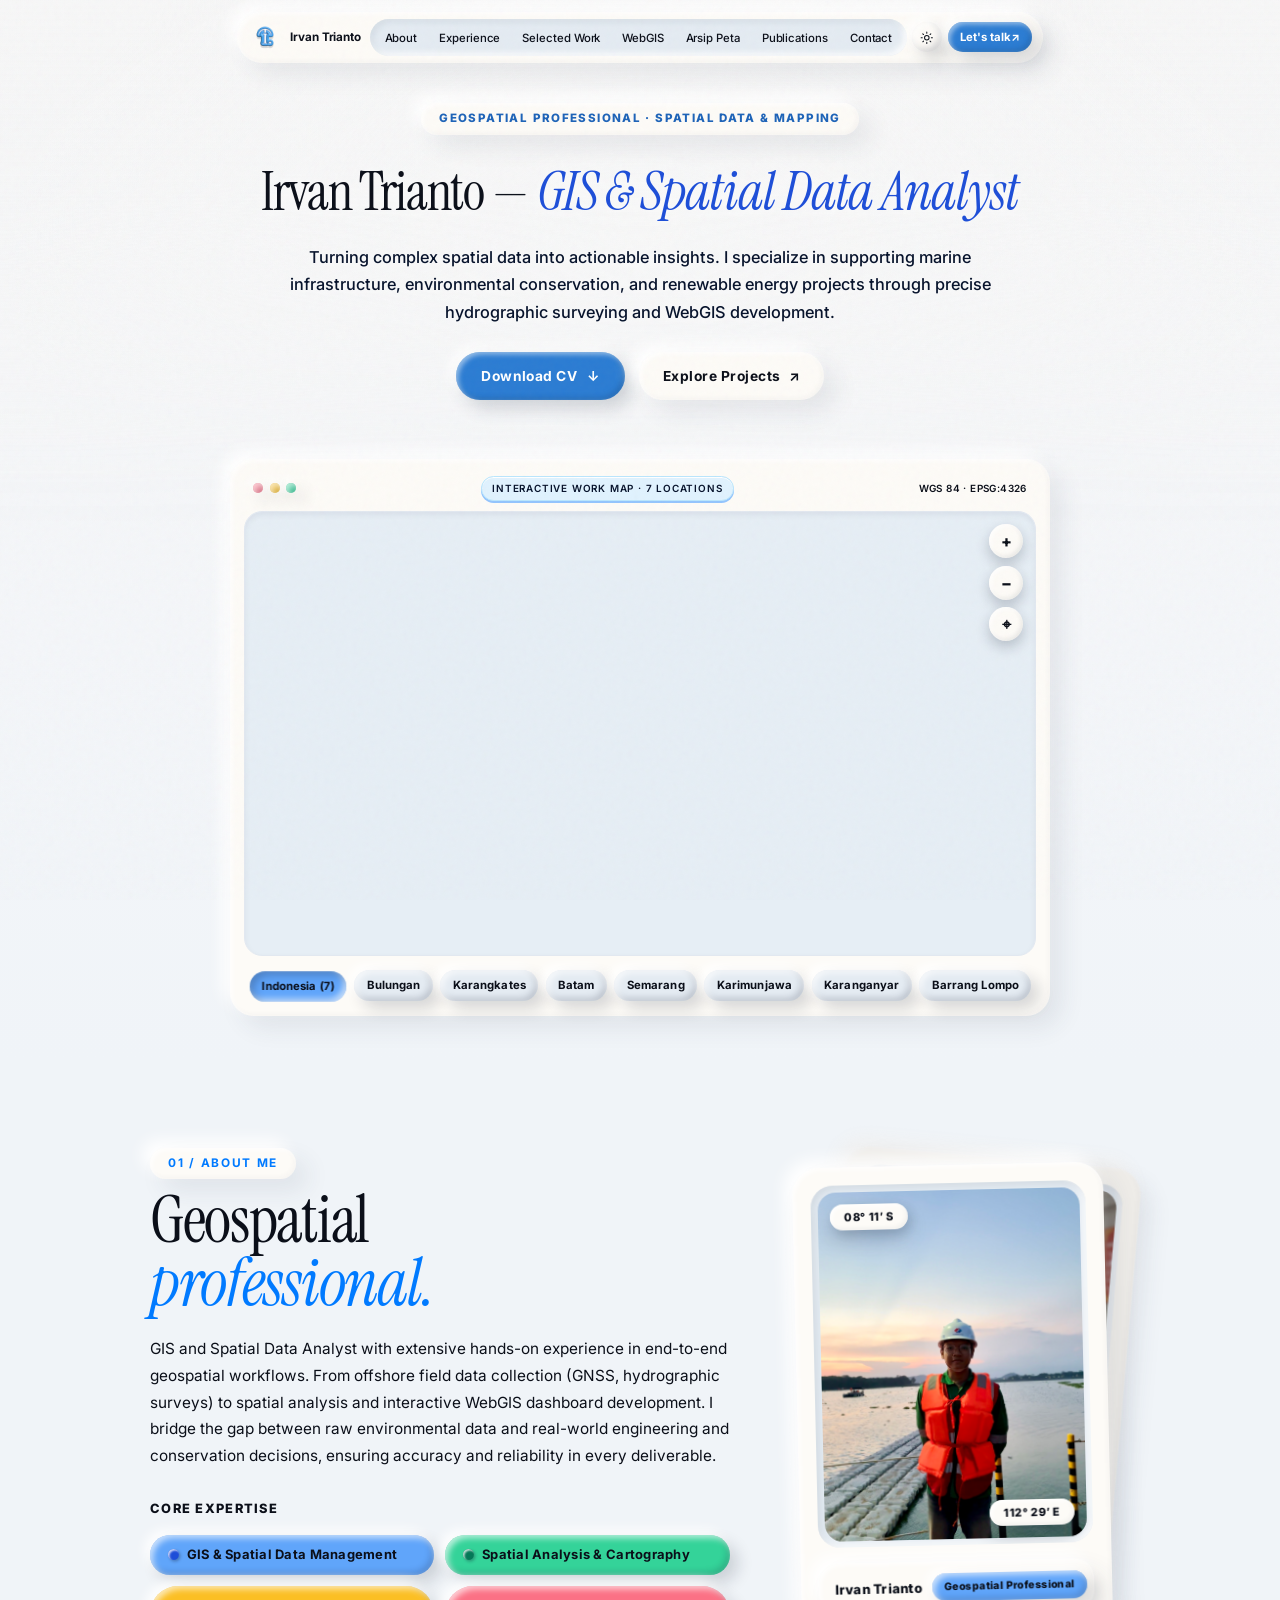
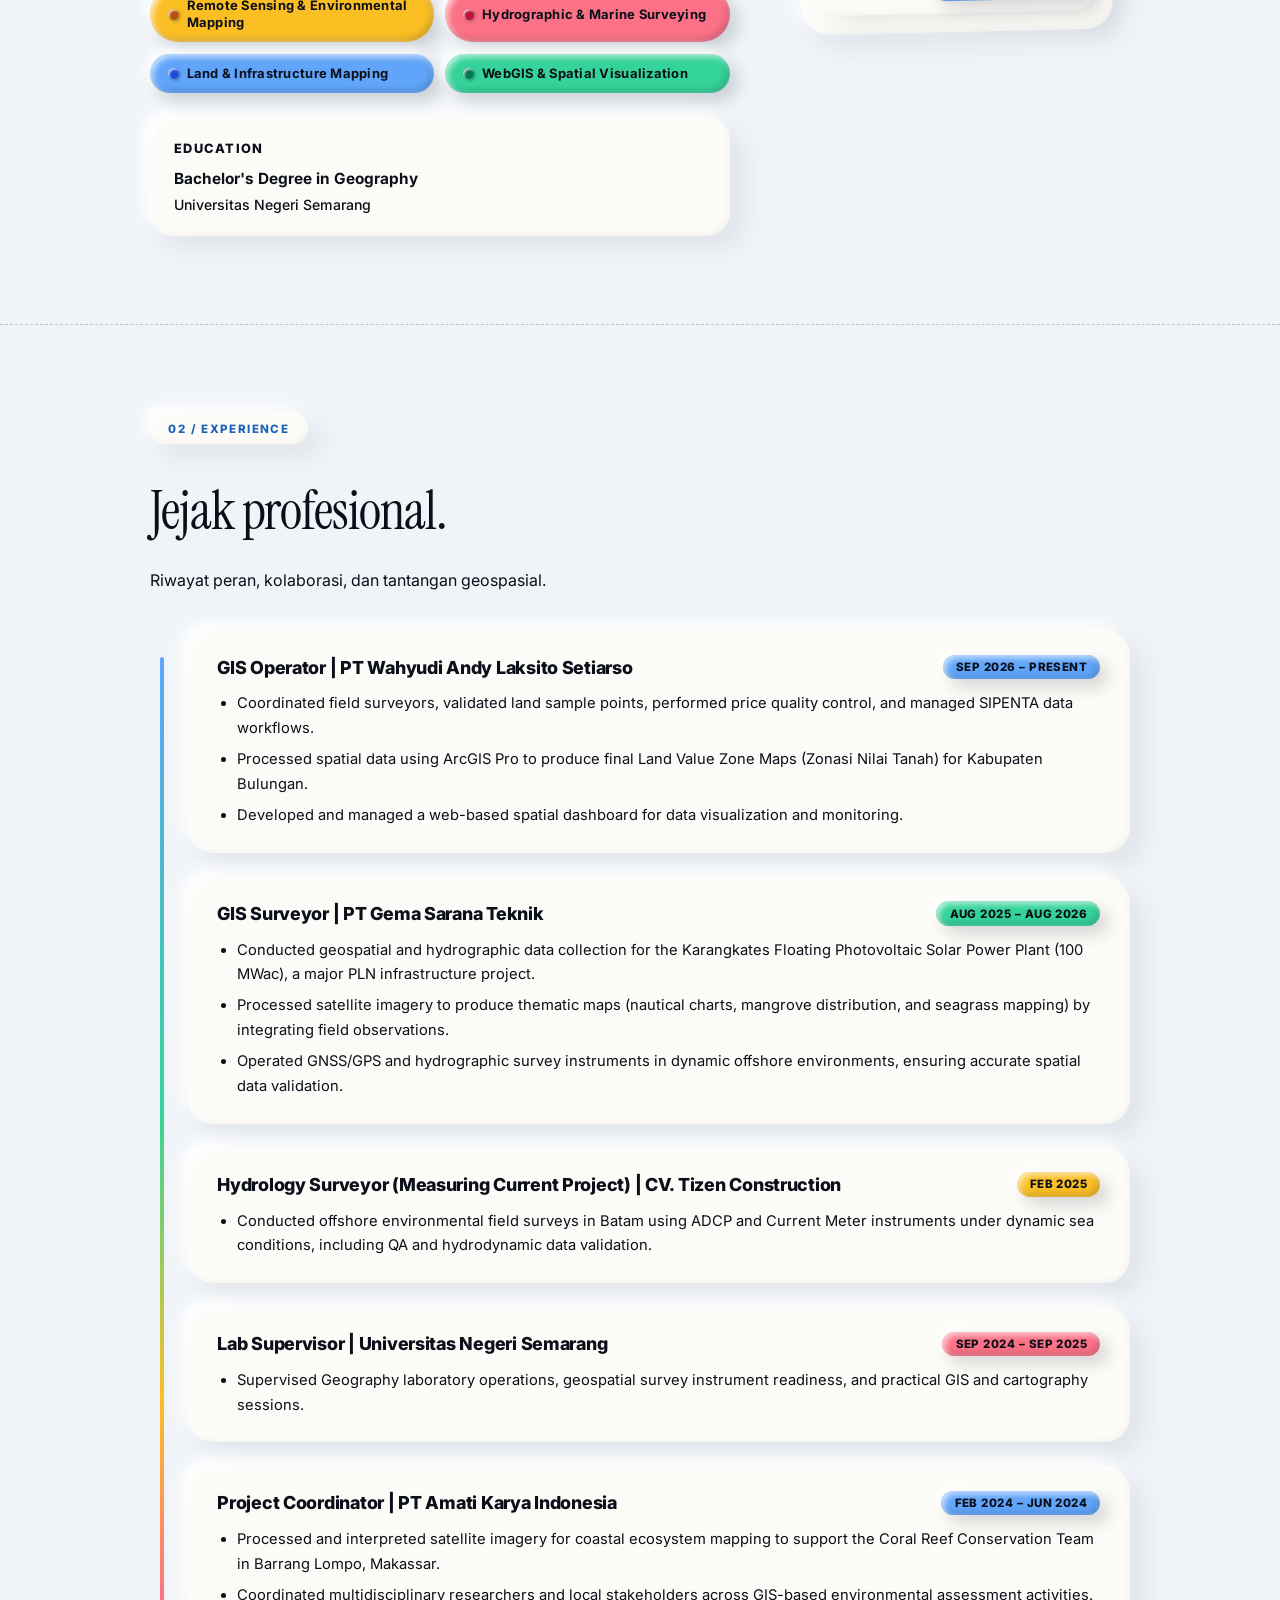
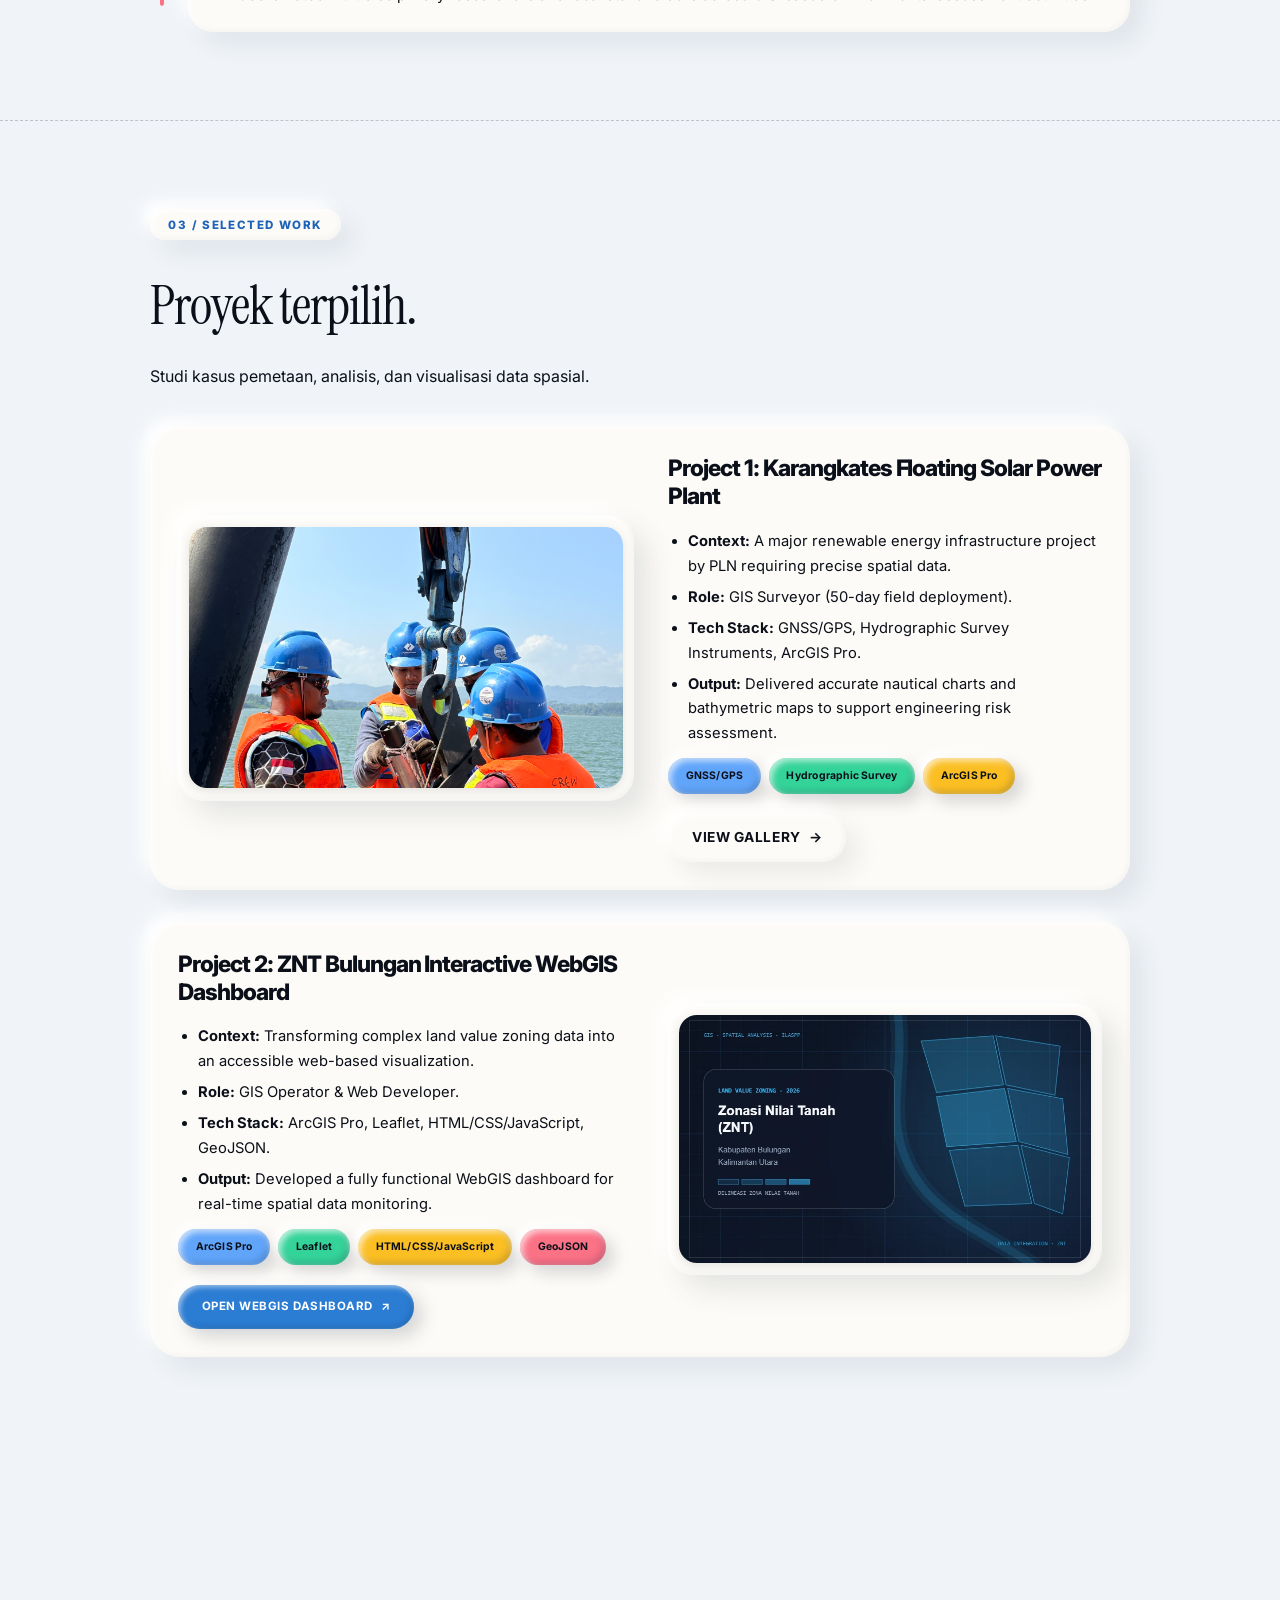
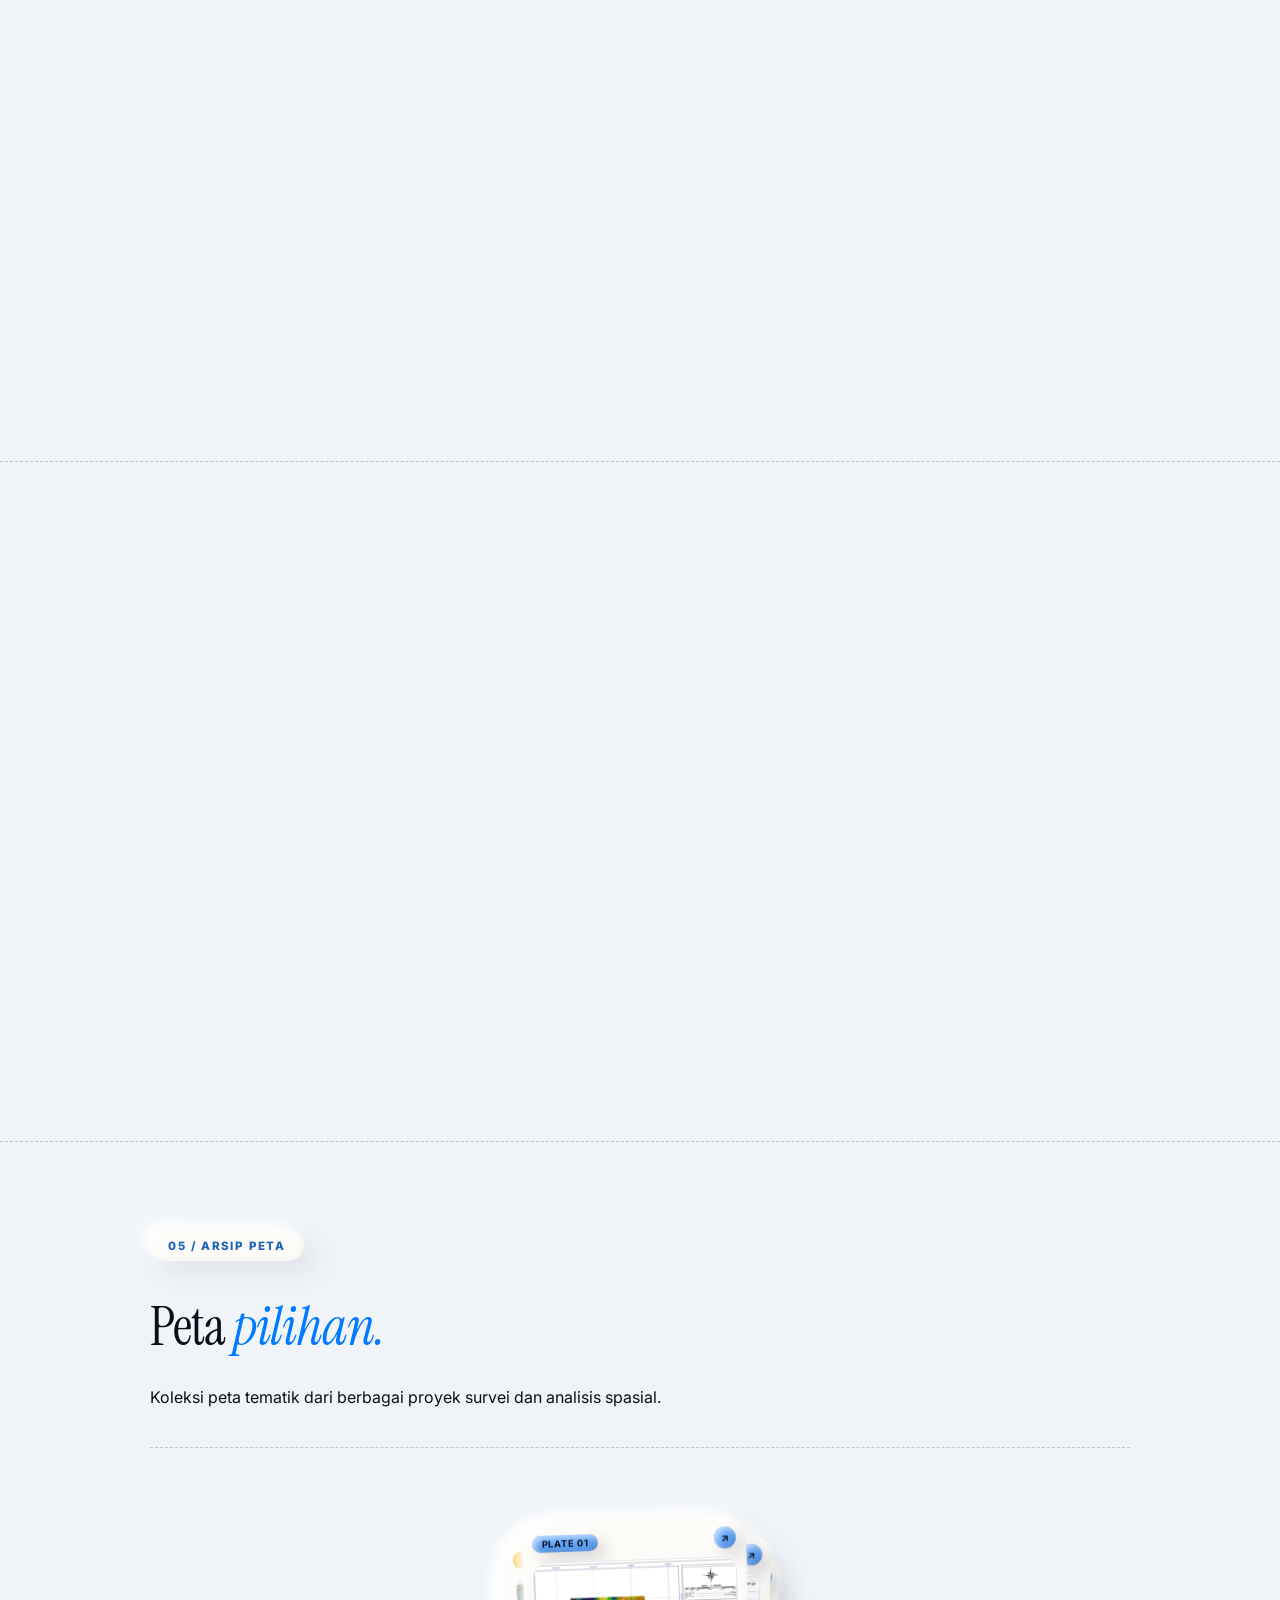
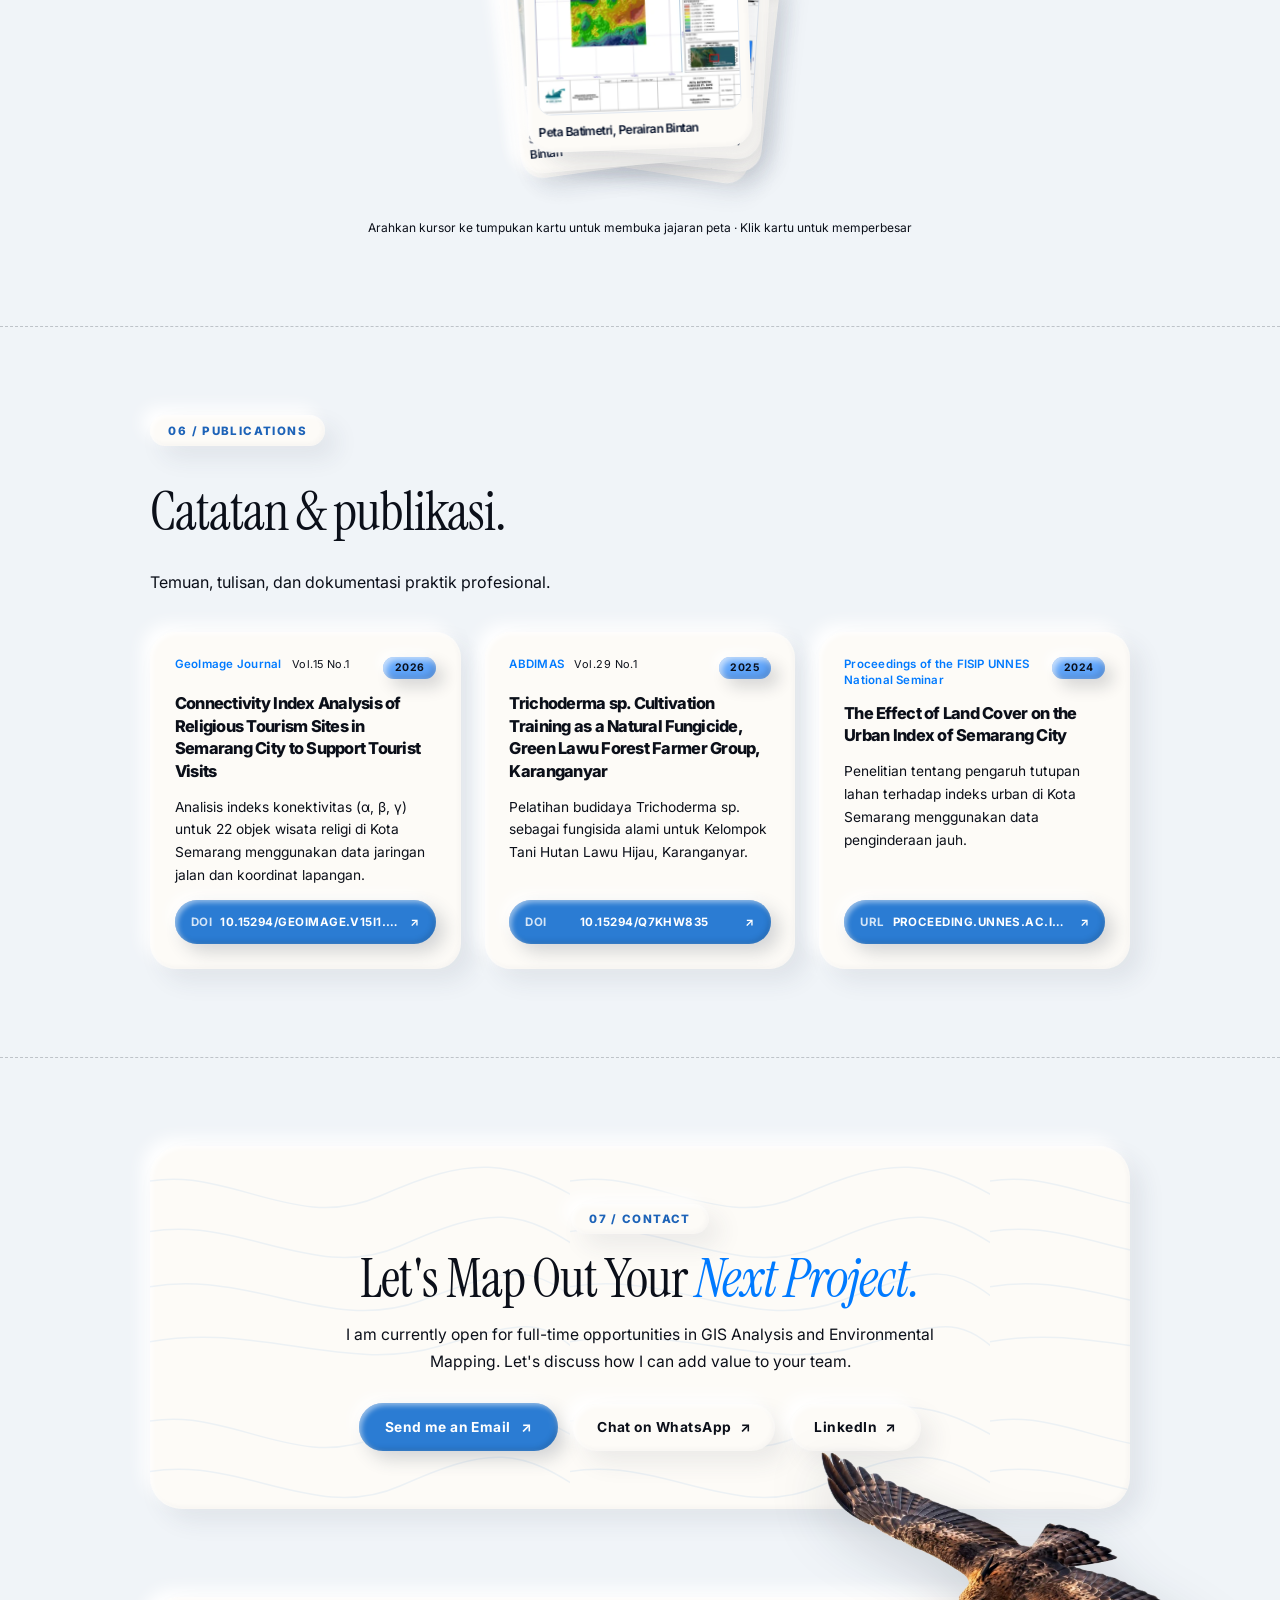
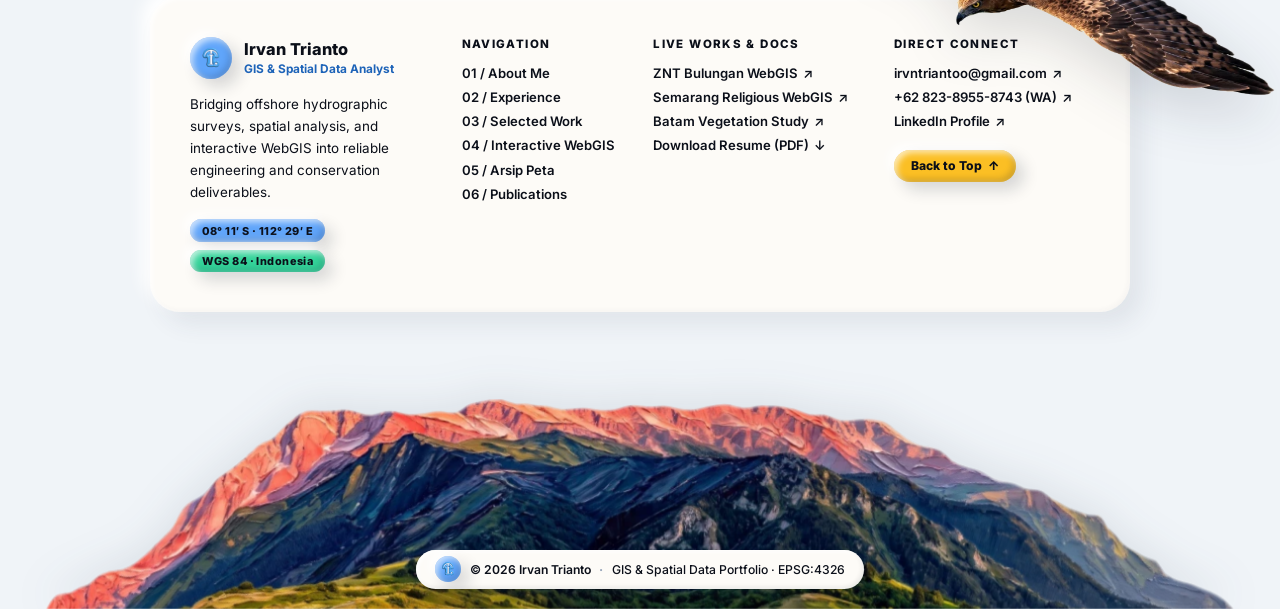
==== commit cb6f24fa: "feat: add GSAP + Lenis smooth motion, interactive Leaflet hero map, fisheye footer, mobile polish, a" ====
--- a/index.html
+++ b/index.html
@@ -10,10 +10,14 @@
   <link rel="preconnect" href="https://fonts.gstatic.com" crossorigin>
   <link href="https://fonts.googleapis.com/css2?family=Instrument+Serif:ital@0;1&family=Inter:wght@400;500;600;700&display=swap" rel="stylesheet">
   <link rel="preload" as="image" href="assets/images/hero/hero-bg.png">
-  <link rel="stylesheet" href="assets/css/style.css?v=balloon-3d">
+  <link rel="stylesheet" href="https://cdn.jsdelivr.net/npm/leaflet@1.9.4/dist/leaflet.css">
+  <link rel="stylesheet" href="assets/css/style.css?v=leaflet-hero-map">
   <script>(function(){try{var t=localStorage.getItem('theme');if((t==='dark')||(!t&&window.matchMedia('(prefers-color-scheme: dark)').matches))document.documentElement.setAttribute('data-theme','dark');}catch(e){}})();</script>
 </head>
 <body>
+  <div class="geo-scroll-progress" aria-hidden="true">
+    <div class="geo-scroll-progress__fill"></div>
+  </div>
   <a class="skip-link" href="#main-content">Lewati ke konten utama</a>
 
   <header class="site-header">
@@ -66,21 +70,35 @@
           </div>
         </div>
 
-        <div class="hero-transition-showcase" aria-label="Bingkai visual peta atau foto utama">
-          <div class="hero-showcase-frame">
-            <div class="hero-showcase-frame__bar" aria-hidden="true">
-              <div class="hero-showcase-frame__dots">
+        <div class="hero-transition-showcase" aria-label="Peta interaktif jejak proyek dan lokasi kerja">
+          <div class="hero-showcase-frame hero-showcase-frame--map">
+            <div class="hero-showcase-frame__bar">
+              <div class="hero-showcase-frame__dots" aria-hidden="true">
                 <span class="dot dot--coral"></span>
                 <span class="dot dot--yellow"></span>
                 <span class="dot dot--teal"></span>
               </div>
-              <span class="hero-showcase-frame__badge">SPATIAL VIEWPORT · MAP / PHOTO</span>
-              <span class="hero-showcase-frame__coords">WGS 84 · EPSG:4326</span>
-            </div>
-            <div class="hero-showcase-frame__viewport">
-              <img src="assets/images/maps/thumbs/bati-bintan.webp" alt="Bathymetric map, Bintan waters">
-            </div>
-            <p class="hero-showcase-frame__title">Bathymetry, Bintan waters</p>
+              <span class="hero-showcase-frame__badge">INTERACTIVE WORK MAP · 7 LOCATIONS</span>
+              <span class="hero-showcase-frame__coords" id="hero-map-coords">WGS 84 · EPSG:4326</span>
+            </div>
+            <div class="hero-showcase-frame__viewport hero-showcase-frame__viewport--map">
+              <div id="hero-work-map" class="hero-work-map" role="region" aria-label="Peta interaktif eksplorasi dunia dan 7 titik lokasi kerja Irvan Trianto"></div>
+              <div class="hero-map-controls" aria-label="Kontrol peta">
+                <button class="hero-map-ctrl" type="button" data-map-action="zoom-in" aria-label="Perbesar peta">+</button>
+                <button class="hero-map-ctrl" type="button" data-map-action="zoom-out" aria-label="Perkecil peta">−</button>
+                <button class="hero-map-ctrl" type="button" data-map-action="reset" aria-label="Reset tampilan seluruh Indonesia" title="Reset Indonesia Overview">⌖</button>
+              </div>
+            </div>
+            <div class="hero-map-pills" role="tablist" aria-label="Lompat cepat ke lokasi proyek">
+              <button class="hero-map-pill is-active" type="button" data-pin-id="overview">Indonesia (7)</button>
+              <button class="hero-map-pill" type="button" data-pin-id="bulungan">Bulungan</button>
+              <button class="hero-map-pill" type="button" data-pin-id="karangkates">Karangkates</button>
+              <button class="hero-map-pill" type="button" data-pin-id="batam">Batam</button>
+              <button class="hero-map-pill" type="button" data-pin-id="semarang">Semarang</button>
+              <button class="hero-map-pill" type="button" data-pin-id="karimunjawa">Karimunjawa</button>
+              <button class="hero-map-pill" type="button" data-pin-id="karanganyar">Karanganyar</button>
+              <button class="hero-map-pill" type="button" data-pin-id="barrang-lompo">Barrang Lompo</button>
+            </div>
           </div>
         </div>
       </div>
@@ -152,10 +170,25 @@
           <p>Riwayat peran, kolaborasi, dan tantangan geospasial.</p>
         </div>
         <div class="experience-list">
+          <div class="experience-timeline-rail" aria-hidden="true">
+            <span class="experience-timeline-rail__fill"></span>
+          </div>
+          <article class="experience-item bubble-card reveal">
+            <div class="experience-item__header">
+              <h3>GIS Operator | PT Wahyudi Andy Laksito Setiarso</h3>
+              <span class="experience-item__meta">Sep 2026 – Present</span>
+            </div>
+            <ul class="experience-item__list">
+              <li>Coordinated field surveyors, validated land sample points, performed price quality control, and managed SIPENTA data workflows.</li>
+              <li>Processed spatial data using ArcGIS Pro to produce final Land Value Zone Maps (Zonasi Nilai Tanah) for Kabupaten Bulungan.</li>
+              <li>Developed and managed a web-based spatial dashboard for data visualization and monitoring.</li>
+            </ul>
+          </article>
+
           <article class="experience-item bubble-card reveal">
             <div class="experience-item__header">
               <h3>GIS Surveyor | PT Gema Sarana Teknik</h3>
-              <span class="experience-item__meta">Aug 2025 – Present</span>
+              <span class="experience-item__meta">Aug 2025 – Aug 2026</span>
             </div>
             <ul class="experience-item__list">
               <li>Conducted geospatial and hydrographic data collection for the Karangkates Floating Photovoltaic Solar Power Plant (100 MWac), a major PLN infrastructure project.</li>
@@ -166,33 +199,32 @@
 
           <article class="experience-item bubble-card reveal">
             <div class="experience-item__header">
+              <h3>Hydrology Surveyor (Measuring Current Project) | CV. Tizen Construction</h3>
+              <span class="experience-item__meta">Feb 2025</span>
+            </div>
+            <ul class="experience-item__list">
+              <li>Conducted offshore environmental field surveys in Batam using ADCP and Current Meter instruments under dynamic sea conditions, including QA and hydrodynamic data validation.</li>
+            </ul>
+          </article>
+
+          <article class="experience-item bubble-card reveal">
+            <div class="experience-item__header">
+              <h3>Lab Supervisor | Universitas Negeri Semarang</h3>
+              <span class="experience-item__meta">Sep 2024 – Sep 2025</span>
+            </div>
+            <ul class="experience-item__list">
+              <li>Supervised Geography laboratory operations, geospatial survey instrument readiness, and practical GIS and cartography sessions.</li>
+            </ul>
+          </article>
+
+          <article class="experience-item bubble-card reveal">
+            <div class="experience-item__header">
               <h3>Project Coordinator | PT Amati Karya Indonesia</h3>
               <span class="experience-item__meta">Feb 2024 – Jun 2024</span>
             </div>
             <ul class="experience-item__list">
-              <li>Processed and interpreted satellite imagery for coastal ecosystem mapping to support the Coral Reef Conservation Team.</li>
+              <li>Processed and interpreted satellite imagery for coastal ecosystem mapping to support the Coral Reef Conservation Team in Barrang Lompo, Makassar.</li>
               <li>Coordinated multidisciplinary researchers and local stakeholders across GIS-based environmental assessment activities.</li>
-            </ul>
-          </article>
-
-          <article class="experience-item bubble-card reveal">
-            <div class="experience-item__header">
-              <h3>GIS Operator | PT Wahyudi Andy Laksito Setiarso</h3>
-              <span class="experience-item__meta">Aug 2023 – Present</span>
-            </div>
-            <ul class="experience-item__list">
-              <li>Processed spatial data using ArcGIS Pro to produce final Land Value Zone Maps (Zonasi Nilai Tanah).</li>
-              <li>Developed and managed a web-based spatial dashboard for data visualization and monitoring.</li>
-            </ul>
-          </article>
-
-          <article class="experience-item bubble-card reveal">
-            <div class="experience-item__header">
-              <h3>Hydrology Surveyor (Freelance) | Measuring Current Project</h3>
-              <span class="experience-item__meta">Feb 2023</span>
-            </div>
-            <ul class="experience-item__list">
-              <li>Conducted offshore environmental field surveys using ADCP and Current Meter instruments under dynamic sea conditions.</li>
             </ul>
           </article>
         </div>
@@ -273,17 +305,78 @@
             </div>
           </article>
         </div>
+
+        <div class="archive-drawer reveal" id="project-archive-drawer">
+          <div class="archive-drawer__header">
+            <div class="archive-drawer__intro">
+              <span class="archive-drawer__badge">PROJECT DATABASE · 9 RECORDS</span>
+              <h3 class="archive-drawer__title">Complete Project Archive</h3>
+              <p class="archive-drawer__subtitle">Jelajahi seluruh proyek terdokumentasi di bidang survei kelautan, ZNT, penginderaan jauh, dan WebGIS.</p>
+            </div>
+            <button class="hero-button hero-button--secondary archive-drawer__toggle" type="button" aria-expanded="false" aria-controls="archive-panel">
+              <span class="archive-drawer__toggle-label">Buka Arsip Lengkap</span>
+              <span class="archive-drawer__chevron" aria-hidden="true">↓</span>
+            </button>
+          </div>
+          <div class="archive-drawer__panel" id="archive-panel" hidden>
+            <div class="archive-filters" role="tablist" aria-label="Filter kategori arsip proyek"></div>
+            <div class="archive-grid" id="archive-grid"></div>
+          </div>
+        </div>
       </div>
     </section>
 
     <section class="section section--tint" id="webgis" aria-labelledby="webgis-title">
       <div class="container section__content">
-        <div class="section-intro">
-          <p class="eyebrow">04 / Interactive WebGIS</p>
-          <h2 id="webgis-title">Eksplorasi ruang<br><em>secara interaktif.</em></h2>
-          <div>
-            <p>WebGIS hasil penelitian skripsi yang telah dipublikasikan secara ilmiah: konektivitas objek wisata religi di Kota Semarang. Eksplorasi spasial dari analisis indeks konektivitas, jaringan jalan, dan persebaran 22 destinasi religi.</p>
-            <a class="text-link" href="projects/wisatareligi/webgis/webgis-wisata-religi-semarang.html">Buka WebGIS penelitian <span aria-hidden="true">↗</span></a>
+        <div class="webgis-spotlight reveal">
+          <div class="webgis-spotlight__copy">
+            <p class="eyebrow">04 / Interactive WebGIS</p>
+            <h2 id="webgis-title">Eksplorasi ruang<br><em>secara interaktif.</em></h2>
+            <p class="webgis-spotlight__desc">WebGIS hasil penelitian skripsi yang telah dipublikasikan secara ilmiah: konektivitas objek wisata religi di Kota Semarang. Eksplorasi spasial dari analisis indeks konektivitas, jaringan jalan, dan persebaran 22 destinasi religi.</p>
+            <div class="webgis-spotlight__actions">
+              <a class="hero-button hero-button--primary" href="projects/wisatareligi/webgis/webgis-wisata-religi-semarang.html">
+                <span>Buka WebGIS Penelitian</span>
+                <span aria-hidden="true">↗</span>
+              </a>
+              <a class="hero-button hero-button--secondary" href="https://doi.org/10.15294/geoimage.v15i1.40537" target="_blank" rel="noopener noreferrer">
+                <span>Baca Publikasi GeoImage</span>
+                <span aria-hidden="true">↗</span>
+              </a>
+            </div>
+          </div>
+          <div class="webgis-spotlight__panel" aria-label="Ringkasan dataset penelitian WebGIS Semarang">
+            <div class="webgis-radar" aria-hidden="true">
+              <svg class="webgis-radar__svg" viewBox="0 0 280 180" fill="none" xmlns="http://www.w3.org/2000/svg">
+                <g class="webgis-radar__grid" stroke="currentColor" stroke-opacity="0.14" stroke-width="1">
+                  <path d="M0 30H280M0 60H280M0 90H280M0 120H280M0 150H280"/>
+                  <path d="M40 0V180M80 0V180M120 0V180M160 0V180M200 0V180M240 0V180"/>
+                </g>
+                <path class="webgis-radar__route" d="M36 138 L92 98 L142 110 L188 64 L242 46" stroke="#60A5FA" stroke-width="2.5" stroke-linecap="round" stroke-linejoin="round" stroke-dasharray="6 5"/>
+                <path class="webgis-radar__route" d="M92 98 L128 52 L188 64 L216 126 L142 110" stroke="#34D399" stroke-width="2" stroke-linecap="round" stroke-linejoin="round" stroke-opacity="0.85"/>
+                <circle class="webgis-radar__node" cx="36" cy="138" r="5" fill="#FB7185"/>
+                <circle class="webgis-radar__node" cx="92" cy="98" r="6" fill="#60A5FA"/>
+                <circle class="webgis-radar__node" cx="128" cy="52" r="5" fill="#FBBF24"/>
+                <circle class="webgis-radar__node" cx="142" cy="110" r="5.5" fill="#34D399"/>
+                <circle class="webgis-radar__node webgis-radar__node--pulse" cx="188" cy="64" r="7" fill="#60A5FA"/>
+                <circle class="webgis-radar__node" cx="216" cy="126" r="5" fill="#FBBF24"/>
+                <circle class="webgis-radar__node" cx="242" cy="46" r="5.5" fill="#34D399"/>
+              </svg>
+              <span class="webgis-radar__tag">SEMARANG NETWORK · GRAPH THEORY (α, β, γ)</span>
+            </div>
+            <div class="webgis-metrics">
+              <div class="webgis-metric">
+                <strong>22</strong>
+                <span>Destinasi Religi</span>
+              </div>
+              <div class="webgis-metric">
+                <strong>607</strong>
+                <span>Simpul (Nodes)</span>
+              </div>
+              <div class="webgis-metric">
+                <strong>621</strong>
+                <span>Ruas Jalan (Edges)</span>
+              </div>
+            </div>
           </div>
         </div>
       </div>
@@ -432,44 +525,121 @@
     </section>
 
     <section class="section section--contact" id="contact" aria-labelledby="contact-title">
-      <div class="container section-intro">
-        <p class="eyebrow">07 / Contact</p>
-        <h2 id="contact-title">Let's Map Out Your <em>Next Project.</em></h2>
-        <p class="contact-subtext">I am currently open for full-time opportunities in GIS Analysis and Environmental Mapping. Let's discuss how I can add value to your team.</p>
-        <div class="contact-links contact-actions">
-          <a class="hero-button hero-button--primary btn-email" href="mailto:irvriantno@gmail.com">
-            <span>Send me an Email</span>
-            <span aria-hidden="true">↗</span>
-          </a>
-          <a class="hero-button hero-button--secondary btn-wa" href="https://wa.me/6282389558743" target="_blank" rel="noopener noreferrer">
-            <span>Chat on WhatsApp</span>
-            <span aria-hidden="true">↗</span>
-          </a>
-          <a class="text-link link-linkedin" href="https://www.linkedin.com/in/irvantrianto/" target="_blank" rel="noopener noreferrer">
-            <span>LinkedIn</span>
-            <span aria-hidden="true">↗</span>
-          </a>
+      <div class="container">
+        <div class="contact-studio-card reveal">
+          <div class="contact-studio-card__contours" aria-hidden="true"></div>
+          <div class="contact-studio-card__inner">
+            <p class="eyebrow">07 / Contact</p>
+            <h2 id="contact-title">Let's Map Out Your <em>Next Project.</em></h2>
+            <p class="contact-subtext">I am currently open for full-time opportunities in GIS Analysis and Environmental Mapping. Let's discuss how I can add value to your team.</p>
+            <div class="contact-links contact-actions">
+              <a class="hero-button hero-button--primary btn-email" href="mailto:irvntriantoo@gmail.com">
+                <span>Send me an Email</span>
+                <span aria-hidden="true">↗</span>
+              </a>
+              <a class="hero-button hero-button--secondary btn-wa" href="https://wa.me/6282389558743" target="_blank" rel="noopener noreferrer">
+                <span>Chat on WhatsApp</span>
+                <span aria-hidden="true">↗</span>
+              </a>
+              <a class="hero-button hero-button--secondary link-linkedin" href="https://www.linkedin.com/in/irvantrianto/" target="_blank" rel="noopener noreferrer">
+                <span>LinkedIn</span>
+                <span aria-hidden="true">↗</span>
+              </a>
+            </div>
+          </div>
         </div>
       </div>
     </section>
   </main>
 
-  <footer class="site-footer site-footer--scenic" aria-label="Footer">
-    <div class="wildlife-eagle" aria-hidden="true">
+  <button class="geo-hud" type="button" aria-label="Kembali ke atas halaman">
+    <span class="geo-hud__compass" aria-hidden="true">
+      <svg viewBox="0 0 24 24" width="16" height="16" fill="none" stroke="currentColor" stroke-width="2.1" stroke-linecap="round" stroke-linejoin="round">
+        <circle cx="12" cy="12" r="9"></circle>
+        <polygon points="15.5 8.5 13.5 13.5 8.5 15.5 10.5 10.5 15.5 8.5" fill="currentColor"></polygon>
+      </svg>
+    </span>
+    <span class="geo-hud__section">00 / HERO</span>
+    <span class="geo-hud__sep" aria-hidden="true">·</span>
+    <span class="geo-hud__percent">0%</span>
+  </button>
+
+  <footer class="site-footer site-footer--scenic site-footer--fisheye" aria-label="Footer">
+    <div class="wildlife-eagle wildlife-eagle--fisheye" aria-hidden="true">
       <img src="assets/images/footer/elangjawa.webp" alt="" loading="lazy" decoding="async">
     </div>
-    <div class="footer-scenic-stage">
-      <div class="footer-landscape-wrap" aria-hidden="true">
-        <img class="footer-landscape-img" src="assets/images/footer/landscape.webp" alt="" loading="lazy" decoding="async">
-      </div>
-      <div class="container footer-bottom-bar">
+
+    <div class="container footer-studio-wrap">
+      <div class="footer-studio-card reveal">
+        <div class="footer-studio-grid">
+          <div class="footer-col footer-col--brand">
+            <a class="footer-brand-link" href="#home" aria-label="Irvan Trianto, kembali ke beranda">
+              <span class="footer-logo">
+                <img src="assets/images/icons/logo.png" alt="" aria-hidden="true">
+              </span>
+              <span class="footer-brand-text">
+                <strong>Irvan Trianto</strong>
+                <span>GIS &amp; Spatial Data Analyst</span>
+              </span>
+            </a>
+            <p class="footer-brand-bio">Bridging offshore hydrographic surveys, spatial analysis, and interactive WebGIS into reliable engineering and conservation deliverables.</p>
+            <div class="footer-coord-pills" aria-label="Lokasi referensi geospasial">
+              <span class="footer-coord-pill footer-coord-pill--blue">08° 11′ S · 112° 29′ E</span>
+              <span class="footer-coord-pill footer-coord-pill--green">WGS 84 · Indonesia</span>
+            </div>
+          </div>
+
+          <nav class="footer-col" aria-label="Navigasi bagian portofolio">
+            <h3 class="footer-col__title">Navigation</h3>
+            <ul class="footer-nav-list">
+              <li><a href="#about">01 / About Me</a></li>
+              <li><a href="#experience">02 / Experience</a></li>
+              <li><a href="#projects">03 / Selected Work</a></li>
+              <li><a href="#webgis">04 / Interactive WebGIS</a></li>
+              <li><a href="#maps-archive">05 / Arsip Peta</a></li>
+              <li><a href="#publications">06 / Publications</a></li>
+            </ul>
+          </nav>
+
+          <div class="footer-col">
+            <h3 class="footer-col__title">Live Works &amp; Docs</h3>
+            <ul class="footer-nav-list">
+              <li><a href="https://itrianto.github.io/znt-bulungan-2026/" target="_blank" rel="noopener noreferrer">ZNT Bulungan WebGIS <span aria-hidden="true">↗</span></a></li>
+              <li><a href="projects/wisatareligi/webgis/webgis-wisata-religi-semarang.html">Semarang Religious WebGIS <span aria-hidden="true">↗</span></a></li>
+              <li><a href="projects/batam-vegetation.html">Batam Vegetation Study <span aria-hidden="true">↗</span></a></li>
+              <li><a href="assets/documents/irvan-trianto-cv.pdf" download="Irvan-Trianto-CV.pdf">Download Resume (PDF) <span aria-hidden="true">↓</span></a></li>
+            </ul>
+          </div>
+
+          <div class="footer-col footer-col--connect">
+            <h3 class="footer-col__title">Direct Connect</h3>
+            <ul class="footer-nav-list">
+              <li><a href="mailto:irvntriantoo@gmail.com">irvntriantoo@gmail.com <span aria-hidden="true">↗</span></a></li>
+              <li><a href="https://wa.me/6282389558743" target="_blank" rel="noopener noreferrer">+62 823-8955-8743 (WA) <span aria-hidden="true">↗</span></a></li>
+              <li><a href="https://www.linkedin.com/in/irvantrianto/" target="_blank" rel="noopener noreferrer">LinkedIn Profile <span aria-hidden="true">↗</span></a></li>
+            </ul>
+            <a class="footer-top-btn" href="#home">
+              <span>Back to Top</span>
+              <span aria-hidden="true">↑</span>
+            </a>
+          </div>
+        </div>
+      </div>
+    </div>
+
+    <div class="footer-planet-stage">
+      <div class="footer-planet-wrap" aria-hidden="true">
+        <img class="footer-landscape-img footer-planet-img" src="assets/images/footer/landscape-fisheye.png" alt="" width="1216" height="218" loading="lazy" decoding="async">
+      </div>
+
+      <div class="footer-bottom-bar footer-bottom-bar--fisheye">
         <div class="footer-meta-pill">
           <a class="footer-logo" href="#home" aria-label="Kembali ke beranda">
             <img src="assets/images/icons/logo.png" alt="" aria-hidden="true">
           </a>
           <p class="footer-copy">© <span id="current-year"></span> Irvan Trianto</p>
           <span class="footer-sep" aria-hidden="true">·</span>
-          <p class="footer-tagline">Built with care &amp; geographic curiosity.</p>
+          <p class="footer-tagline">GIS &amp; Spatial Data Portfolio · EPSG:4326</p>
         </div>
       </div>
     </div>
@@ -503,6 +673,10 @@
     </div>
   </div>
 
+  <script src="https://cdn.jsdelivr.net/npm/lenis@1.1.18/dist/lenis.min.js"></script>
+  <script src="https://cdn.jsdelivr.net/npm/leaflet@1.9.4/dist/leaflet.js"></script>
+  <script src="https://cdn.jsdelivr.net/npm/gsap@3.12.7/dist/gsap.min.js"></script>
+  <script src="https://cdn.jsdelivr.net/npm/gsap@3.12.7/dist/ScrollTrigger.min.js"></script>
   <script src="assets/js/projects-data.js"></script>
   <script src="assets/js/script.js"></script>
 </body>
--- a/assets/css/style.css
+++ b/assets/css/style.css
@@ -4367,7 +4367,7 @@
 body:not(.webgis-page) .project-card__tags span,
 body:not(.webgis-page) .eyebrow,
 body:not(.webgis-page) .hero-kicker {
-  transition: all 0.25s ease-in-out !important;
+  transition: box-shadow 0.22s ease, background-color 0.22s ease, color 0.22s ease, transform 0.22s ease !important;
 }
 
 /* 5A. Surface Clay Buttons & Eyebrows ("Explore Projects", Theme Toggle, Eyebrow):
@@ -4546,3 +4546,1986 @@
   }
 }
 
+
+
+/* ==========================================================================
+   TACTILE CARTOGRAPHIC STUDIO — GSAP + LENIS + EDITORIAL CLAY UI/UX UPGRADE
+   ========================================================================== */
+
+/* 1. Lenis Smooth Scrolling Core Rules */
+html.lenis,
+html.lenis body {
+  height: auto;
+}
+
+.lenis.lenis-smooth {
+  scroll-behavior: auto !important;
+}
+
+.lenis.lenis-smooth [data-lenis-prevent] {
+  overscroll-behavior: contain;
+}
+
+.lenis.lenis-stopped {
+  overflow: hidden;
+}
+
+/* When GSAP owns scroll reveals, prevent CSS .reveal transitions from fighting GSAP */
+html.has-gsap body:not(.webgis-page) .reveal,
+html.has-gsap body:not(.webgis-page) .about-reveal {
+  opacity: 1 !important;
+  transform: none;
+  transition: none !important;
+}
+
+/* 2. Top Cartographic Scroll Progress Bar */
+body:not(.webgis-page) .geo-scroll-progress {
+  position: fixed;
+  top: 0;
+  left: 0;
+  width: 100%;
+  height: 3.5px;
+  z-index: 1200;
+  pointer-events: none;
+  background: transparent;
+}
+
+body:not(.webgis-page) .geo-scroll-progress__fill {
+  width: 100%;
+  height: 100%;
+  transform-origin: left center;
+  transform: scaleX(0);
+  background: linear-gradient(90deg, #60A5FA 0%, #34D399 55%, #FBBF24 100%);
+  border-radius: 0 999px 999px 0;
+  will-change: transform;
+}
+
+/* 3. Floating Cartographic Telemetry HUD (Bottom-Right Clay Pill) */
+body:not(.webgis-page) .geo-hud {
+  position: fixed;
+  right: 1.35rem;
+  bottom: 1.35rem;
+  z-index: 950;
+  display: inline-flex;
+  align-items: center;
+  gap: 0.5rem;
+  padding: 0.52rem 0.95rem 0.52rem 0.65rem;
+  border: none;
+  border-radius: 9999px;
+  background: var(--clay-card-bg);
+  color: var(--heading-charcoal);
+  font-family: var(--font-sans, 'Inter', sans-serif);
+  font-size: 0.72rem;
+  font-weight: 800;
+  letter-spacing: 0.06em;
+  text-transform: uppercase;
+  box-shadow: var(--clay-formula);
+  cursor: pointer;
+  opacity: 0;
+  transform: translateY(14px) scale(0.95);
+  pointer-events: none;
+  transition:
+    opacity 0.3s ease,
+    transform 0.25s ease-in-out,
+    box-shadow 0.25s ease-in-out,
+    background-color 0.25s ease !important;
+}
+
+body:not(.webgis-page) .geo-hud.is-visible {
+  opacity: 1;
+  transform: translateY(0) scale(1);
+  pointer-events: auto;
+}
+
+body:not(.webgis-page) .geo-hud:hover,
+body:not(.webgis-page) .geo-hud:active,
+html[data-theme="dark"] body:not(.webgis-page) .geo-hud:hover,
+html[data-theme="dark"] body:not(.webgis-page) .geo-hud:active {
+  box-shadow: var(--clay-pressed-shadow) !important;
+  transform: translateY(1.5px) scale(0.985) !important;
+}
+
+body:not(.webgis-page) .geo-hud__compass {
+  width: 24px;
+  height: 24px;
+  border-radius: 50%;
+  display: inline-flex;
+  align-items: center;
+  justify-content: center;
+  background: var(--clay-blue);
+  color: #0B0F19;
+  box-shadow: var(--clay-pill-shadow);
+  flex-shrink: 0;
+}
+
+body:not(.webgis-page) .geo-hud__compass svg {
+  display: block;
+  will-change: transform;
+}
+
+body:not(.webgis-page) .geo-hud__section {
+  white-space: nowrap;
+}
+
+body:not(.webgis-page) .geo-hud__sep {
+  opacity: 0.45;
+}
+
+body:not(.webgis-page) .geo-hud__percent {
+  min-width: 3.1ch;
+  text-align: right;
+  font-variant-numeric: tabular-nums;
+}
+
+@media (max-width: 900px) {
+  body:not(.webgis-page) .geo-hud {
+    display: none;
+  }
+}
+
+/* 4. Harmonious Editorial Container Width (980px Architectural Grid Across All Sections) */
+body:not(.webgis-page) main .container,
+body:not(.webgis-page) .site-footer .container {
+  width: min(980px, calc(100% - 2.5rem)) !important;
+  max-width: 980px !important;
+}
+
+body:not(.webgis-page) .hero-copy {
+  max-width: 760px !important;
+}
+
+body:not(.webgis-page) .hero-transition-showcase {
+  min-width: 0;
+  max-width: 820px !important;
+  margin-inline: auto !important;
+  perspective: 1100px;
+}
+
+body:not(.webgis-page) .hero-showcase-frame {
+  min-width: 0;
+  max-width: 100%;
+  transform-style: preserve-3d;
+  will-change: transform;
+  padding: 0.95rem 0.95rem 1.05rem !important;
+}
+
+body:not(.webgis-page) .hero-showcase-frame__dots .dot--coral {
+  background: var(--clay-pink) !important;
+  box-shadow: var(--clay-pill-shadow) !important;
+}
+
+body:not(.webgis-page) .hero-showcase-frame__dots .dot--yellow {
+  background: var(--clay-yellow) !important;
+  box-shadow: var(--clay-pill-shadow) !important;
+}
+
+body:not(.webgis-page) .hero-showcase-frame__dots .dot--teal {
+  background: var(--clay-green) !important;
+  box-shadow: var(--clay-pill-shadow) !important;
+}
+
+body:not(.webgis-page) .hero-showcase-frame__title {
+  margin: 0.85rem 0 0.1rem !important;
+  text-align: center;
+  font-size: 0.85rem !important;
+  font-weight: 700 !important;
+  letter-spacing: 0.02em;
+}
+
+/* Interactive GIS Viewport Crosshair Reticle */
+body:not(.webgis-page) .hero-viewport-reticle {
+  position: absolute;
+  inset: 0;
+  pointer-events: none;
+  opacity: 0;
+  transition: opacity 0.28s ease;
+  z-index: 3;
+}
+
+body:not(.webgis-page) .hero-showcase-frame__viewport:hover .hero-viewport-reticle {
+  opacity: 1;
+}
+
+body:not(.webgis-page) .hero-viewport-reticle__x,
+body:not(.webgis-page) .hero-viewport-reticle__y {
+  position: absolute;
+  background: rgba(96, 165, 250, 0.55);
+}
+
+body:not(.webgis-page) .hero-viewport-reticle__x {
+  left: 0;
+  right: 0;
+  height: 1px;
+  top: var(--reticle-y, 50%);
+}
+
+body:not(.webgis-page) .hero-viewport-reticle__y {
+  top: 0;
+  bottom: 0;
+  width: 1px;
+  left: var(--reticle-x, 50%);
+}
+
+body:not(.webgis-page) .hero-viewport-reticle__dot {
+  position: absolute;
+  top: var(--reticle-y, 50%);
+  left: var(--reticle-x, 50%);
+  width: 12px;
+  height: 12px;
+  margin: -6px 0 0 -6px;
+  border-radius: 50%;
+  border: 2px solid #FFFFFF;
+  background: #2B7CD3;
+  box-shadow: 0 0 0 3px rgba(96, 165, 250, 0.45);
+}
+
+/* Section Intro Harmonization */
+body:not(.webgis-page) .section-intro {
+  max-width: 720px !important;
+  margin-bottom: 2.25rem !important;
+}
+
+body:not(.webgis-page) main > .section {
+  padding-block: clamp(3.75rem, 7vw, 5.5rem) !important;
+}
+
+/* 5. 02 / EXPERIENCE — CARTOGRAPHIC CLAY TIMELINE */
+body:not(.webgis-page) .experience-list {
+  position: relative !important;
+  display: flex !important;
+  flex-direction: column !important;
+  gap: 1.5rem !important;
+  padding-left: 2.35rem !important;
+  border-top: none !important;
+  margin-top: 0 !important;
+}
+
+body:not(.webgis-page) .experience-timeline-rail {
+  position: absolute;
+  top: 1.65rem;
+  bottom: 1.65rem;
+  left: 0.65rem;
+  width: 4px;
+  border-radius: 999px;
+  background: var(--clay-recess-bg);
+  box-shadow:
+    inset 1.5px 1.5px 3px rgba(15, 23, 42, 0.16),
+    inset -1px -1px 2px rgba(255, 255, 255, 0.8);
+  overflow: hidden;
+}
+
+html[data-theme="dark"] body:not(.webgis-page) .experience-timeline-rail {
+  box-shadow:
+    inset 1.5px 1.5px 3px rgba(5, 8, 15, 0.78),
+    inset -1px -1px 2px rgba(255, 255, 255, 0.08);
+}
+
+body:not(.webgis-page) .experience-timeline-rail__fill {
+  display: block;
+  width: 100%;
+  height: 100%;
+  border-radius: 999px;
+  background: linear-gradient(180deg, #60A5FA 0%, #34D399 48%, #FBBF24 78%, #FB7185 100%);
+  transform-origin: top center;
+  transform: scaleY(1);
+}
+
+body:not(.webgis-page) .experience-item,
+body:not(.webgis-page) .experience-item.bubble-card {
+  position: relative !important;
+  background: var(--clay-card-bg) !important;
+  border: none !important;
+  border-radius: 26px !important;
+  padding: 1.55rem 1.85rem !important;
+  box-shadow: var(--clay-formula) !important;
+  transition: transform 0.28s cubic-bezier(0.22, 1, 0.36, 1), box-shadow 0.28s ease !important;
+}
+
+body:not(.webgis-page) .experience-item + .experience-item,
+body:not(.webgis-page) .experience-item + .experience-item:hover {
+  border-top: none !important;
+}
+
+body:not(.webgis-page) .experience-item:hover,
+body:not(.webgis-page) .experience-item.bubble-card:hover {
+  background: var(--clay-card-bg) !important;
+  box-shadow: var(--clay-formula) !important;
+  transform: translateY(-3px) !important;
+}
+
+/* Solid Clay Milestone Nodes along Timeline Rail */
+body:not(.webgis-page) .experience-item::before {
+  content: "" !important;
+  display: block !important;
+  position: absolute !important;
+  top: 1.85rem;
+  left: -2.14rem;
+  width: 16px;
+  height: 16px;
+  border-radius: 50%;
+  background: var(--clay-blue);
+  box-shadow: var(--clay-pill-shadow);
+  z-index: 2;
+}
+
+body:not(.webgis-page) .experience-item:nth-of-type(4n+2)::before {
+  background: var(--clay-green);
+}
+
+body:not(.webgis-page) .experience-item:nth-of-type(4n+3)::before {
+  background: var(--clay-yellow);
+}
+
+body:not(.webgis-page) .experience-item:nth-of-type(4n+4)::before {
+  background: var(--clay-pink);
+}
+
+body:not(.webgis-page) .experience-item__header {
+  display: flex !important;
+  flex-wrap: wrap !important;
+  align-items: center !important;
+  justify-content: space-between !important;
+  gap: 0.65rem 1rem !important;
+  margin-bottom: 0.75rem !important;
+}
+
+body:not(.webgis-page) .experience-item h3 {
+  margin: 0 !important;
+  font-size: 1.12rem !important;
+  font-weight: 800 !important;
+  letter-spacing: -0.015em !important;
+}
+
+body:not(.webgis-page) .experience-item__meta {
+  display: inline-flex !important;
+  align-items: center !important;
+  padding: 0.32rem 0.82rem !important;
+  border-radius: 9999px !important;
+  background: var(--clay-blue) !important;
+  color: #0B0F19 !important;
+  font-size: 0.72rem !important;
+  font-weight: 800 !important;
+  letter-spacing: 0.04em !important;
+  box-shadow: var(--clay-pill-shadow) !important;
+  white-space: nowrap !important;
+}
+
+body:not(.webgis-page) .experience-item:nth-of-type(4n+2) .experience-item__meta {
+  background: var(--clay-green) !important;
+}
+
+body:not(.webgis-page) .experience-item:nth-of-type(4n+3) .experience-item__meta {
+  background: var(--clay-yellow) !important;
+}
+
+body:not(.webgis-page) .experience-item:nth-of-type(4n+4) .experience-item__meta {
+  background: var(--clay-pink) !important;
+}
+
+@media (max-width: 680px) {
+  body:not(.webgis-page) .experience-list {
+    padding-left: 1.65rem !important;
+  }
+
+  body:not(.webgis-page) .experience-timeline-rail {
+    left: 0.35rem;
+  }
+
+  body:not(.webgis-page) .experience-item::before {
+    left: -1.67rem;
+    width: 14px;
+    height: 14px;
+  }
+
+  body:not(.webgis-page) .experience-item,
+  body:not(.webgis-page) .experience-item.bubble-card {
+    padding: 1.25rem 1.3rem !important;
+    border-radius: 22px !important;
+  }
+}
+
+/* 6. 03 / SELECTED WORK — ALTERNATING 2-COLUMN CLAY SHOWCASE CARDS */
+body:not(.webgis-page) .projects-grid {
+  display: flex !important;
+  flex-direction: column !important;
+  gap: 2rem !important;
+  border-top: none !important;
+}
+
+body:not(.webgis-page) .project-card,
+body:not(.webgis-page) .project-card.bubble-card {
+  display: grid !important;
+  grid-template-columns: minmax(0, 1.05fr) minmax(0, 1fr) !important;
+  gap: 2.15rem !important;
+  align-items: center !important;
+  background: var(--clay-card-bg) !important;
+  border: none !important;
+  border-radius: 30px !important;
+  padding: 1.75rem !important;
+  box-shadow: var(--clay-formula) !important;
+  transition: transform 0.3s cubic-bezier(0.22, 1, 0.36, 1), box-shadow 0.3s ease !important;
+}
+
+body:not(.webgis-page) .project-card + .project-card,
+body:not(.webgis-page) .project-card + .project-card:hover {
+  border-top: none !important;
+}
+
+body:not(.webgis-page) .project-card:hover,
+body:not(.webgis-page) .project-card.bubble-card:hover {
+  background: var(--clay-card-bg) !important;
+  box-shadow: var(--clay-formula) !important;
+  transform: translateY(-3px) !important;
+}
+
+/* Alternating Editorial Rhythm on Desktop */
+@media (min-width: 861px) {
+  body:not(.webgis-page) .project-card:nth-child(even) .project-card__image-wrapper {
+    order: 2;
+  }
+
+  body:not(.webgis-page) .project-card:nth-child(even) .project-card__content {
+    order: 1;
+  }
+}
+
+@media (max-width: 860px) {
+  body:not(.webgis-page) .project-card,
+  body:not(.webgis-page) .project-card.bubble-card {
+    grid-template-columns: 1fr !important;
+    gap: 1.35rem !important;
+    padding: 1.25rem !important;
+    border-radius: 24px !important;
+  }
+}
+
+body:not(.webgis-page) .project-card__header h3 {
+  font-size: clamp(1.18rem, 2.2vw, 1.42rem) !important;
+  font-weight: 800 !important;
+  line-height: 1.22 !important;
+  margin: 0 !important;
+}
+
+/* Complete Project Archive Explorer (Powered by window.ProjectDatabase) */
+body:not(.webgis-page) .archive-drawer {
+  margin-top: 2.35rem;
+  padding: 1.65rem 1.85rem;
+  border-radius: 28px;
+  background: var(--clay-card-bg);
+  box-shadow: var(--clay-formula);
+}
+
+body:not(.webgis-page) .archive-drawer__header {
+  display: flex;
+  flex-wrap: wrap;
+  align-items: center;
+  justify-content: space-between;
+  gap: 1.25rem;
+}
+
+body:not(.webgis-page) .archive-drawer__badge {
+  display: inline-flex;
+  align-items: center;
+  padding: 0.24rem 0.72rem;
+  border-radius: 9999px;
+  background: var(--clay-yellow);
+  color: #0B0F19 !important;
+  font-size: 0.65rem;
+  font-weight: 800;
+  letter-spacing: 0.08em;
+  text-transform: uppercase;
+  box-shadow: var(--clay-pill-shadow);
+  margin-bottom: 0.55rem;
+}
+
+body:not(.webgis-page) .archive-drawer__title {
+  margin: 0 0 0.25rem !important;
+  font-size: 1.25rem !important;
+  font-weight: 800 !important;
+  color: var(--heading-charcoal) !important;
+}
+
+body:not(.webgis-page) .archive-drawer__subtitle {
+  margin: 0 !important;
+  font-size: 0.88rem !important;
+  max-width: 54ch;
+}
+
+body:not(.webgis-page) .archive-drawer__chevron {
+  display: inline-block;
+  transition: transform 0.28s ease;
+}
+
+body:not(.webgis-page) .archive-drawer__toggle[aria-expanded="true"] .archive-drawer__chevron {
+  transform: rotate(180deg);
+}
+
+body:not(.webgis-page) .archive-drawer__panel {
+  margin-top: 1.5rem;
+  padding-top: 1.5rem;
+  border-top: 1.5px dashed rgba(15, 23, 42, 0.14);
+}
+
+html[data-theme="dark"] body:not(.webgis-page) .archive-drawer__panel {
+  border-top-color: rgba(148, 163, 184, 0.2);
+}
+
+body:not(.webgis-page) .archive-filters {
+  display: flex;
+  flex-wrap: wrap;
+  gap: 0.55rem;
+  margin-bottom: 1.35rem;
+}
+
+body:not(.webgis-page) .archive-filter-btn {
+  border: none;
+  border-radius: 9999px;
+  padding: 0.45rem 0.95rem;
+  background: var(--clay-recess-bg);
+  color: var(--heading-charcoal);
+  font-family: var(--font-sans, 'Inter', sans-serif);
+  font-size: 0.76rem;
+  font-weight: 700;
+  cursor: pointer;
+  box-shadow: var(--clay-pill-shadow);
+  transition: all 0.25s ease-in-out;
+}
+
+body:not(.webgis-page) .archive-filter-btn:hover,
+body:not(.webgis-page) .archive-filter-btn:active {
+  box-shadow: var(--clay-pressed-shadow);
+  transform: translateY(1.5px) scale(0.985);
+}
+
+body:not(.webgis-page) .archive-filter-btn.is-active {
+  background: var(--clay-blue);
+  color: #0B0F19;
+  box-shadow: var(--clay-solid-pressed-shadow);
+  transform: translateY(1px) scale(0.985);
+}
+
+body:not(.webgis-page) .archive-grid {
+  display: grid;
+  grid-template-columns: repeat(3, minmax(0, 1fr));
+  gap: 1.15rem;
+}
+
+@media (max-width: 900px) {
+  body:not(.webgis-page) .archive-grid {
+    grid-template-columns: repeat(2, minmax(0, 1fr));
+  }
+}
+
+@media (max-width: 620px) {
+  body:not(.webgis-page) .archive-drawer {
+    padding: 1.25rem;
+    border-radius: 22px;
+  }
+
+  body:not(.webgis-page) .archive-grid {
+    grid-template-columns: 1fr;
+  }
+}
+
+body:not(.webgis-page) .archive-card {
+  display: flex;
+  flex-direction: column;
+  gap: 0.65rem;
+  padding: 1.2rem 1.25rem;
+  border-radius: 22px;
+  background: var(--canvas-body-bg);
+  box-shadow: var(--clay-formula);
+  transition: transform 0.25s ease, box-shadow 0.25s ease;
+}
+
+html[data-theme="dark"] body:not(.webgis-page) .archive-card {
+  background: #141D2D;
+}
+
+body:not(.webgis-page) .archive-card:hover {
+  transform: translateY(-3px);
+}
+
+body:not(.webgis-page) .archive-card__top {
+  display: flex;
+  align-items: center;
+  justify-content: space-between;
+  gap: 0.5rem;
+  flex-wrap: wrap;
+}
+
+body:not(.webgis-page) .archive-card__period {
+  display: inline-flex;
+  padding: 0.22rem 0.65rem;
+  border-radius: 9999px;
+  background: var(--clay-green);
+  color: #0B0F19 !important;
+  font-size: 0.67rem;
+  font-weight: 800;
+  box-shadow: var(--clay-pill-shadow);
+}
+
+body:not(.webgis-page) .archive-card:nth-child(4n+2) .archive-card__period {
+  background: var(--clay-blue);
+}
+
+body:not(.webgis-page) .archive-card:nth-child(4n+3) .archive-card__period {
+  background: var(--clay-yellow);
+}
+
+body:not(.webgis-page) .archive-card:nth-child(4n+4) .archive-card__period {
+  background: var(--clay-pink);
+}
+
+body:not(.webgis-page) .archive-card__location {
+  font-size: 0.7rem;
+  font-weight: 600;
+  color: var(--body-slate) !important;
+}
+
+body:not(.webgis-page) .archive-card__title {
+  margin: 0 !important;
+  font-size: 0.96rem !important;
+  font-weight: 800 !important;
+  line-height: 1.3 !important;
+  color: var(--heading-charcoal) !important;
+}
+
+body:not(.webgis-page) .archive-card__role {
+  margin: 0 !important;
+  font-size: 0.76rem !important;
+  font-weight: 700 !important;
+  color: #1D63B8 !important;
+}
+
+html[data-theme="dark"] body:not(.webgis-page) .archive-card__role {
+  color: #60A5FA !important;
+}
+
+body:not(.webgis-page) .archive-card__desc {
+  margin: 0 !important;
+  font-size: 0.82rem !important;
+  line-height: 1.58 !important;
+  flex-grow: 1;
+}
+
+body:not(.webgis-page) .archive-card__tools {
+  display: flex;
+  flex-wrap: wrap;
+  gap: 0.35rem;
+  margin-top: 0.25rem;
+}
+
+body:not(.webgis-page) .archive-card__tools span {
+  font-size: 0.66rem;
+  font-weight: 700;
+  padding: 0.18rem 0.55rem;
+  border-radius: 9999px;
+  background: var(--clay-card-bg);
+  color: var(--heading-charcoal);
+  box-shadow: var(--clay-pill-shadow);
+}
+
+body:not(.webgis-page) .archive-card__links {
+  display: flex;
+  flex-wrap: wrap;
+  gap: 0.5rem;
+  margin-top: 0.35rem;
+}
+
+body:not(.webgis-page) .archive-card__link {
+  display: inline-flex;
+  align-items: center;
+  gap: 0.3rem;
+  font-size: 0.75rem;
+  font-weight: 700;
+  color: #1D63B8 !important;
+  text-decoration: none;
+}
+
+html[data-theme="dark"] body:not(.webgis-page) .archive-card__link {
+  color: #60A5FA !important;
+}
+
+body:not(.webgis-page) .archive-card__link:hover {
+  text-decoration: underline;
+}
+
+/* 7. 04 / INTERACTIVE WEBGIS — 2-COLUMN CLAY SPOTLIGHT CARD */
+body:not(.webgis-page) .webgis-spotlight {
+  display: grid;
+  grid-template-columns: minmax(0, 1.2fr) minmax(0, 0.9fr);
+  gap: clamp(1.75rem, 4vw, 3rem);
+  align-items: center;
+  padding: clamp(1.75rem, 4vw, 2.75rem);
+  border-radius: 32px;
+  background: var(--clay-card-bg);
+  box-shadow: var(--clay-formula);
+}
+
+body:not(.webgis-page) .webgis-spotlight__desc {
+  margin: 0.9rem 0 1.5rem !important;
+  font-size: 0.96rem !important;
+  line-height: 1.72 !important;
+}
+
+body:not(.webgis-page) .webgis-spotlight__actions {
+  display: flex;
+  flex-wrap: wrap;
+  gap: 0.85rem;
+}
+
+body:not(.webgis-page) .webgis-spotlight__panel {
+  display: flex;
+  flex-direction: column;
+  gap: 1rem;
+}
+
+body:not(.webgis-page) .webgis-radar {
+  position: relative;
+  border-radius: 22px;
+  padding: 1rem;
+  background: var(--clay-recess-bg);
+  box-shadow:
+    inset 4px 4px 8px rgba(44, 62, 80, 0.10),
+    inset -4px -4px 8px rgba(255, 255, 255, 0.9);
+  overflow: hidden;
+}
+
+html[data-theme="dark"] body:not(.webgis-page) .webgis-radar {
+  box-shadow:
+    inset 4px 4px 9px rgba(5, 8, 15, 0.78),
+    inset -3px -3px 7px rgba(255, 255, 255, 0.06);
+}
+
+body:not(.webgis-page) .webgis-radar__svg {
+  width: 100%;
+  height: auto;
+  display: block;
+  color: var(--heading-charcoal);
+}
+
+@keyframes geo-node-pulse {
+  0%, 100% {
+    transform: scale(1);
+    opacity: 1;
+  }
+  50% {
+    transform: scale(1.38);
+    opacity: 0.65;
+  }
+}
+
+body:not(.webgis-page) .webgis-radar__node--pulse {
+  transform-box: fill-box;
+  transform-origin: center;
+  animation: geo-node-pulse 2.4s ease-in-out infinite;
+}
+
+body:not(.webgis-page) .webgis-radar__tag {
+  display: inline-block;
+  margin-top: 0.55rem;
+  font-size: 0.64rem;
+  font-weight: 800;
+  letter-spacing: 0.09em;
+  text-transform: uppercase;
+  color: var(--heading-charcoal);
+}
+
+body:not(.webgis-page) .webgis-metrics {
+  display: grid;
+  grid-template-columns: repeat(3, minmax(0, 1fr));
+  gap: 0.75rem;
+}
+
+body:not(.webgis-page) .webgis-metric {
+  display: flex;
+  flex-direction: column;
+  align-items: center;
+  text-align: center;
+  gap: 0.15rem;
+  padding: 0.85rem 0.6rem;
+  border-radius: 20px;
+  background: var(--clay-blue);
+  color: #0B0F19 !important;
+  box-shadow: var(--clay-pill-shadow);
+  transition: box-shadow 0.22s ease, transform 0.22s ease;
+}
+
+body:not(.webgis-page) .webgis-metric:nth-child(2) {
+  background: var(--clay-green);
+}
+
+body:not(.webgis-page) .webgis-metric:nth-child(3) {
+  background: var(--clay-yellow);
+}
+
+body:not(.webgis-page) .webgis-metric:hover {
+  box-shadow: var(--clay-solid-pressed-shadow);
+  transform: translateY(1.5px) scale(0.985);
+}
+
+body:not(.webgis-page) .webgis-metric strong {
+  font-size: 1.35rem;
+  font-weight: 800;
+  line-height: 1.1;
+  color: #0B0F19 !important;
+}
+
+body:not(.webgis-page) .webgis-metric span {
+  font-size: 0.68rem;
+  font-weight: 700;
+  color: #0B0F19 !important;
+}
+
+@media (max-width: 860px) {
+  body:not(.webgis-page) .webgis-spotlight {
+    grid-template-columns: 1fr;
+    border-radius: 24px;
+    padding: 1.4rem;
+  }
+}
+
+/* 8. 06 / PUBLICATIONS — 3-COLUMN EQUAL-HEIGHT CLAY BENTO GRID */
+body:not(.webgis-page) .publications-grid {
+  display: grid !important;
+  grid-template-columns: repeat(3, minmax(0, 1fr)) !important;
+  gap: 1.5rem !important;
+  border-top: none !important;
+  align-items: stretch !important;
+}
+
+body:not(.webgis-page) .publication-card,
+body:not(.webgis-page) .publication-card.bubble-card {
+  display: flex !important;
+  flex-direction: column !important;
+  height: 100% !important;
+  gap: 0.85rem !important;
+  background: var(--clay-card-bg) !important;
+  border: none !important;
+  border-radius: 26px !important;
+  padding: 1.55rem !important;
+  box-shadow: var(--clay-formula) !important;
+  transition: transform 0.28s cubic-bezier(0.22, 1, 0.36, 1), box-shadow 0.28s ease !important;
+}
+
+body:not(.webgis-page) .publication-card + .publication-card,
+body:not(.webgis-page) .publication-card + .publication-card:hover {
+  border-top: none !important;
+}
+
+body:not(.webgis-page) .publication-card:hover,
+body:not(.webgis-page) .publication-card.bubble-card:hover {
+  background: var(--clay-card-bg) !important;
+  box-shadow: var(--clay-formula) !important;
+  transform: translateY(-4px) !important;
+}
+
+body:not(.webgis-page) .publication-card__meta {
+  display: flex !important;
+  flex-wrap: nowrap !important;
+  align-items: flex-start !important;
+  justify-content: space-between !important;
+  gap: 0.5rem 0.65rem !important;
+}
+
+body:not(.webgis-page) .publication-card__journal {
+  line-height: 1.35 !important;
+}
+
+body:not(.webgis-page) .publication-card__year {
+  margin-left: auto !important;
+  flex-shrink: 0 !important;
+  padding: 0.26rem 0.72rem !important;
+}
+
+body:not(.webgis-page) .publication-card__title {
+  margin: 0 !important;
+  font-size: 1.02rem !important;
+  font-weight: 800 !important;
+  line-height: 1.38 !important;
+}
+
+body:not(.webgis-page) .publication-card__summary {
+  margin: 0 !important;
+  font-size: 0.86rem !important;
+  line-height: 1.65 !important;
+  flex-grow: 1 !important;
+}
+
+body:not(.webgis-page) .publication-card__doi {
+  margin-top: auto !important;
+  width: 100% !important;
+  justify-content: space-between !important;
+  padding: 0.68rem 1rem !important;
+  font-size: 0.72rem !important;
+}
+
+body:not(.webgis-page) .publication-card__doi-value {
+  overflow: hidden;
+  text-overflow: ellipsis;
+  white-space: nowrap;
+}
+
+@media (max-width: 920px) {
+  body:not(.webgis-page) .publications-grid {
+    grid-template-columns: 1fr !important;
+  }
+}
+
+/* 9. 07 / CONTACT — TOPOGRAPHIC CLAY STUDIO CARD */
+body:not(.webgis-page) .contact-studio-card {
+  position: relative;
+  border-radius: 32px;
+  padding: clamp(2.1rem, 5vw, 3.6rem) clamp(1.5rem, 4.5vw, 3.25rem);
+  background: var(--clay-card-bg);
+  box-shadow: var(--clay-formula);
+  overflow: hidden;
+}
+
+body:not(.webgis-page) .contact-studio-card__contours {
+  position: absolute;
+  inset: 0;
+  pointer-events: none;
+  opacity: 0.08;
+  background-image: url("data:image/svg+xml,%3Csvg width='420' height='240' viewBox='0 0 420 240' xmlns='http://www.w3.org/2000/svg'%3E%3Cg fill='none' stroke='%232B7CD3' stroke-width='1.5'%3E%3Cpath d='M-20 40 C 70 10, 140 90, 230 50 S 360 10, 440 60'/%3E%3Cpath d='M-20 90 C 80 60, 160 140, 250 100 S 370 60, 440 110'/%3E%3Cpath d='M-20 145 C 90 115, 175 190, 270 155 S 380 115, 440 165'/%3E%3Cpath d='M-20 200 C 100 170, 190 230, 290 200 S 390 175, 440 215'/%3E%3C/g%3E%3C/svg%3E");
+  background-size: 420px 240px;
+}
+
+html[data-theme="dark"] body:not(.webgis-page) .contact-studio-card__contours {
+  opacity: 0.14;
+}
+
+body:not(.webgis-page) .contact-studio-card__inner {
+  position: relative;
+  z-index: 2;
+  display: flex;
+  flex-direction: column;
+  align-items: center;
+  text-align: center;
+  max-width: 660px;
+  margin-inline: auto;
+}
+
+body:not(.webgis-page) .contact-studio-card__inner h2 {
+  margin: 0.25rem 0 0.9rem !important;
+}
+
+body:not(.webgis-page) .contact-studio-card__inner .contact-subtext {
+  margin: 0 !important;
+  font-size: 0.98rem !important;
+  line-height: 1.7 !important;
+}
+
+body:not(.webgis-page) .contact-studio-card .contact-links.contact-actions {
+  justify-content: center !important;
+  border-top: none !important;
+  padding-top: 0 !important;
+  margin-top: 1.75rem !important;
+}
+
+@media (prefers-reduced-motion: reduce) {
+  body:not(.webgis-page) .webgis-radar__node--pulse {
+    animation: none !important;
+  }
+
+  body:not(.webgis-page) .geo-hud {
+    transition: none !important;
+  }
+}
+
+/* Section Scroll Offset & Hero Light Mode Headline Contrast Polish */
+body:not(.webgis-page) main > section[id] {
+  scroll-margin-top: 96px;
+}
+
+html:not([data-theme="dark"]) body:not(.webgis-page) .hero h1 em {
+  color: #1D4ED8 !important;
+  text-shadow: 0 2px 16px rgba(255, 255, 255, 0.96) !important;
+}
+
+
+/* ==========================================================================
+   GEOSPATIAL STUDIO FOOTER + CENTERED CIRCULAR FISHEYE GLOBE HORIZON
+   ========================================================================== */
+
+body:not(.webgis-page) .section--contact {
+  padding-bottom: clamp(2.25rem, 4.5vw, 3.5rem) !important;
+}
+
+body:not(.webgis-page) .site-footer.site-footer--fisheye {
+  position: relative !important;
+  padding: 0 !important;
+  margin-top: 0 !important;
+  background: var(--canvas-body-bg) !important;
+  border-top: none !important;
+  overflow: visible !important;
+}
+
+/* 1. Rich 4-Column Claymorphic Footer Info Card */
+body:not(.webgis-page) .footer-studio-wrap {
+  position: relative;
+  z-index: 5;
+  padding-bottom: clamp(1.25rem, 3vw, 2.25rem);
+}
+
+body:not(.webgis-page) .footer-studio-card {
+  border-radius: 30px;
+  padding: clamp(1.65rem, 3.8vw, 2.5rem);
+  background: var(--clay-card-bg);
+  box-shadow: var(--clay-formula);
+}
+
+body:not(.webgis-page) .footer-studio-grid {
+  display: grid;
+  grid-template-columns: minmax(0, 1.32fr) minmax(0, 0.88fr) minmax(0, 1.15fr) minmax(0, 1.08fr);
+  gap: clamp(1.35rem, 2.6vw, 2rem);
+  align-items: start;
+}
+
+body:not(.webgis-page) .footer-col {
+  display: flex;
+  flex-direction: column;
+  gap: 0.85rem;
+}
+
+body:not(.webgis-page) .footer-brand-link {
+  display: inline-flex;
+  align-items: center;
+  gap: 0.75rem;
+  text-decoration: none;
+  width: fit-content;
+}
+
+body:not(.webgis-page) .footer-brand-link .footer-logo {
+  width: 42px;
+  height: 42px;
+  border-radius: 50%;
+  display: inline-flex;
+  align-items: center;
+  justify-content: center;
+  background: var(--clay-blue);
+  box-shadow: var(--clay-pill-shadow);
+  flex-shrink: 0;
+}
+
+body:not(.webgis-page) .footer-brand-link .footer-logo img {
+  width: 26px !important;
+  height: 26px !important;
+  object-fit: contain;
+}
+
+body:not(.webgis-page) .footer-brand-text {
+  display: flex;
+  flex-direction: column;
+  gap: 0.1rem;
+}
+
+body:not(.webgis-page) .footer-brand-text strong {
+  font-size: 1.02rem;
+  font-weight: 800;
+  color: var(--heading-charcoal) !important;
+  line-height: 1.2;
+}
+
+body:not(.webgis-page) .footer-brand-text span {
+  font-size: 0.74rem;
+  font-weight: 700;
+  color: #1D63B8 !important;
+}
+
+html[data-theme="dark"] body:not(.webgis-page) .footer-brand-text span {
+  color: #60A5FA !important;
+}
+
+body:not(.webgis-page) .footer-brand-bio {
+  margin: 0 !important;
+  font-size: 0.84rem !important;
+  line-height: 1.65 !important;
+  color: var(--body-slate) !important;
+}
+
+body:not(.webgis-page) .footer-coord-pills {
+  display: flex;
+  flex-wrap: wrap;
+  gap: 0.45rem;
+  margin-top: 0.15rem;
+}
+
+body:not(.webgis-page) .footer-coord-pill {
+  display: inline-flex;
+  align-items: center;
+  padding: 0.28rem 0.72rem;
+  border-radius: 9999px;
+  font-size: 0.68rem;
+  font-weight: 800;
+  letter-spacing: 0.04em;
+  color: #0B0F19 !important;
+  box-shadow: var(--clay-pill-shadow);
+}
+
+body:not(.webgis-page) .footer-coord-pill--blue {
+  background: var(--clay-blue);
+}
+
+body:not(.webgis-page) .footer-coord-pill--green {
+  background: var(--clay-green);
+}
+
+body:not(.webgis-page) .footer-col__title {
+  margin: 0 !important;
+  font-size: 0.72rem !important;
+  font-weight: 800 !important;
+  letter-spacing: 0.12em !important;
+  text-transform: uppercase !important;
+  color: var(--heading-charcoal) !important;
+}
+
+body:not(.webgis-page) .footer-nav-list {
+  list-style: none !important;
+  margin: 0 !important;
+  padding: 0 !important;
+  display: flex;
+  flex-direction: column;
+  gap: 0.52rem;
+}
+
+body:not(.webgis-page) .footer-nav-list a {
+  display: inline-flex;
+  align-items: center;
+  gap: 0.3rem;
+  font-size: 0.82rem;
+  font-weight: 600;
+  white-space: nowrap;
+  color: var(--body-slate) !important;
+  text-decoration: none;
+  transition: color 0.2s ease, transform 0.2s ease;
+}
+
+body:not(.webgis-page) .footer-nav-list a:hover {
+  color: #1D63B8 !important;
+  transform: translateX(3px);
+}
+
+html[data-theme="dark"] body:not(.webgis-page) .footer-nav-list a:hover {
+  color: #60A5FA !important;
+}
+
+body:not(.webgis-page) .footer-top-btn {
+  display: inline-flex;
+  align-items: center;
+  justify-content: center;
+  gap: 0.4rem;
+  width: fit-content;
+  margin-top: 0.45rem;
+  padding: 0.52rem 1.05rem;
+  border-radius: 9999px;
+  background: var(--clay-yellow);
+  color: #0B0F19 !important;
+  font-size: 0.76rem;
+  font-weight: 800;
+  text-decoration: none;
+  box-shadow: var(--clay-pill-shadow);
+  transition: box-shadow 0.22s ease, transform 0.22s ease !important;
+}
+
+body:not(.webgis-page) .footer-top-btn:hover,
+body:not(.webgis-page) .footer-top-btn:active {
+  box-shadow: var(--clay-solid-pressed-shadow) !important;
+  transform: translateY(1.5px) scale(0.985) !important;
+}
+
+/* 2. Open Borderless Centered Fisheye Planet-Dome Mountain Horizon */
+body:not(.webgis-page) .footer-planet-stage {
+  position: relative;
+  width: 100%;
+  display: flex;
+  flex-direction: column;
+  align-items: center;
+  justify-content: flex-end;
+  padding-top: clamp(1.5rem, 3.5vw, 3rem);
+  overflow: hidden;
+  background: var(--canvas-body-bg) !important;
+}
+
+html[data-theme="dark"] body:not(.webgis-page) .footer-planet-stage {
+  background: #121824 !important;
+}
+
+/* Dramatic Cross-Section Soaring Eagle Spanning Across Contact -> Footer Seam */
+body:not(.webgis-page) .wildlife-eagle.wildlife-eagle--fisheye {
+  position: absolute !important;
+  top: clamp(-15.5rem, -13vw, -8.5rem) !important;
+  right: clamp(-4.5rem, -2vw, 0.25rem) !important;
+  width: clamp(320px, 43vw, 610px) !important;
+  z-index: 10 !important;
+  pointer-events: none !important;
+  filter: drop-shadow(0 18px 28px rgba(15, 23, 42, 0.16));
+}
+
+html[data-theme="dark"] body:not(.webgis-page) .wildlife-eagle.wildlife-eagle--fisheye {
+  filter: brightness(0.9) contrast(1.06) drop-shadow(0 20px 32px rgba(5, 8, 15, 0.55));
+}
+
+body:not(.webgis-page) .footer-planet-wrap {
+  position: relative;
+  z-index: 3;
+  width: min(1240px, 94vw);
+  margin-inline: auto;
+  pointer-events: none;
+  user-select: none;
+}
+
+body:not(.webgis-page) .footer-landscape-img.footer-planet-img {
+  width: 100% !important;
+  height: auto !important;
+  min-height: 0 !important;
+  max-height: none !important;
+  object-fit: contain !important;
+  object-position: center bottom !important;
+  display: block !important;
+  filter: drop-shadow(0 -8px 20px rgba(44, 62, 80, 0.10)) !important;
+  will-change: transform;
+}
+
+html[data-theme="dark"] body:not(.webgis-page) .footer-landscape-img.footer-planet-img {
+  filter: brightness(0.88) contrast(1.06) saturate(0.96) drop-shadow(0 -12px 28px rgba(96, 165, 250, 0.14)) !important;
+}
+
+/* Signature Clay Bar Centered Lightly Inside Base of Mountain Dome */
+body:not(.webgis-page) .footer-bottom-bar.footer-bottom-bar--fisheye {
+  position: absolute !important;
+  bottom: clamp(0.65rem, 1.8vw, 1.25rem) !important;
+  left: 0 !important;
+  right: 0 !important;
+  z-index: 6 !important;
+  display: flex !important;
+  justify-content: center !important;
+  padding-inline: 1rem !important;
+}
+
+body:not(.webgis-page) .footer-bottom-bar--fisheye .footer-meta-pill {
+  padding: 0.42rem 1.15rem !important;
+  box-shadow:
+    0 12px 26px rgba(15, 23, 42, 0.34),
+    inset 2px 2px 4px rgba(255, 255, 255, 0.85),
+    inset -2px -2px 4px rgba(15, 23, 42, 0.08) !important;
+}
+
+html[data-theme="dark"] body:not(.webgis-page) .footer-bottom-bar--fisheye .footer-meta-pill {
+  box-shadow:
+    0 14px 30px rgba(5, 8, 15, 0.78),
+    inset 2px 2px 4px rgba(255, 255, 255, 0.14),
+    inset -2px -2px 4px rgba(5, 8, 15, 0.65) !important;
+}
+
+@media (max-width: 920px) {
+  body:not(.webgis-page) .footer-studio-grid {
+    grid-template-columns: repeat(2, minmax(0, 1fr));
+  }
+}
+
+@media (max-width: 620px) {
+  body:not(.webgis-page) .footer-studio-card {
+    border-radius: 24px;
+    padding: 1.35rem;
+  }
+
+  body:not(.webgis-page) .footer-studio-grid {
+    grid-template-columns: 1fr;
+    gap: 1.35rem;
+  }
+
+  body:not(.webgis-page) .footer-planet-stage {
+    padding-top: 2rem;
+  }
+
+  body:not(.webgis-page) .footer-planet-wrap {
+    width: 118%;
+    margin-left: -9%;
+  }
+
+  body:not(.webgis-page) .wildlife-eagle.wildlife-eagle--fisheye {
+    right: -2.25rem !important;
+    top: -4.25rem !important;
+    width: clamp(220px, 58vw, 310px) !important;
+  }
+}
+
+
+/* ==========================================================================
+   MOBILE RESPONSIVE POLISH (<= 768px & <= 600px — ZERO HORIZONTAL OVERFLOW)
+   ========================================================================== */
+
+body:not(.webgis-page) .site-footer.site-footer--fisheye {
+  overflow-x: clip !important;
+}
+
+@media (max-width: 860px) {
+  body:not(.webgis-page) #about .container.about__grid,
+  body:not(.webgis-page) .section.about .about__grid.grid--2 {
+    grid-template-columns: 1fr !important;
+    gap: 2rem !important;
+  }
+
+  body:not(.webgis-page) #about .about__portrait {
+    position: static !important;
+    order: 2;
+    width: 100% !important;
+    max-width: 340px !important;
+    margin-inline: auto !important;
+  }
+
+  body:not(.webgis-page) #about .about__content {
+    order: 1;
+    min-width: 0 !important;
+  }
+}
+
+html[data-theme="dark"] body:not(.webgis-page) .menu-toggle span {
+  background: #FFFFFF !important;
+}
+
+@media (max-width: 768px) {
+  body:not(.webgis-page) main .container,
+  body:not(.webgis-page) .site-footer .container {
+    width: calc(100% - 1.75rem) !important;
+    max-width: 100% !important;
+  }
+
+  body:not(.webgis-page) main > .section {
+    padding-block: 3rem !important;
+  }
+
+  body:not(.webgis-page) .section-intro {
+    margin-bottom: 1.6rem !important;
+  }
+
+  body:not(.webgis-page) .section h2,
+  body:not(.webgis-page) .about__content h2#about-title {
+    font-size: clamp(2rem, 8.8vw, 2.75rem) !important;
+    line-height: 1.04 !important;
+  }
+}
+
+@media (max-width: 600px) {
+  /* Hero Mobile Tuning */
+  body:not(.webgis-page) .hero {
+    padding-top: calc(2.25rem + 72px) !important;
+    padding-bottom: 2.25rem !important;
+  }
+
+  body:not(.webgis-page) .hero-kicker {
+    font-size: 0.6rem !important;
+    padding: 0.34rem 0.78rem !important;
+    letter-spacing: 0.06em !important;
+    text-align: center;
+  }
+
+  body:not(.webgis-page) .hero h1 {
+    font-size: clamp(1.95rem, 8.4vw, 2.45rem) !important;
+    line-height: 1.08 !important;
+    margin: 0.85rem 0 1rem !important;
+  }
+
+  body:not(.webgis-page) .hero-narrative .hero-lead {
+    font-size: 0.92rem !important;
+    line-height: 1.64 !important;
+  }
+
+  body:not(.webgis-page) .hero-actions {
+    width: 100%;
+    flex-direction: column !important;
+    gap: 0.7rem !important;
+    margin-top: 1.35rem !important;
+  }
+
+  body:not(.webgis-page) .hero-actions .hero-button {
+    width: 100% !important;
+    justify-content: center !important;
+    min-height: 46px !important;
+  }
+
+  body:not(.webgis-page) .hero-transition-showcase {
+    margin-top: 1.75rem !important;
+  }
+
+  body:not(.webgis-page) .hero-showcase-frame {
+    padding: 0.65rem 0.65rem 0.8rem !important;
+    border-radius: 22px !important;
+  }
+
+  body:not(.webgis-page) .hero-showcase-frame__bar {
+    flex-wrap: wrap;
+    padding: 0.1rem 0.25rem 0.5rem !important;
+    gap: 0.35rem;
+  }
+
+  body:not(.webgis-page) .hero-showcase-frame__badge {
+    font-size: 0.56rem !important;
+    padding: 0.18rem 0.55rem !important;
+  }
+
+  body:not(.webgis-page) .hero-showcase-frame__coords {
+    display: none !important;
+  }
+
+  body:not(.webgis-page) .hero-showcase-frame__viewport {
+    border-radius: 15px !important;
+  }
+
+  body:not(.webgis-page) .hero-showcase-frame__title {
+    font-size: 0.78rem !important;
+    margin-top: 0.65rem !important;
+  }
+
+  /* 01 / About Me & 2-Card Portrait Deck Mobile Tuning */
+  body:not(.webgis-page) .about__portrait {
+    max-width: 330px !important;
+    margin-inline: auto !important;
+  }
+
+  body:not(.webgis-page) .portrait-deck {
+    padding: 0.75rem 1.05rem 0.55rem 0.75rem !important;
+  }
+
+  body:not(.webgis-page) .portrait-frame.portrait-bubble-3d {
+    border-radius: 22px !important;
+    padding: 0.85rem 0.85rem 0.95rem !important;
+  }
+
+  body:not(.webgis-page) .portrait-frame.portrait-bubble-3d.portrait-deck__card--back,
+  body:not(.webgis-page) .portrait-frame.portrait-bubble-3d.portrait-deck__card--back:hover {
+    top: 0.75rem;
+    left: 0.75rem;
+    right: 1.05rem;
+    transform: translate3d(12px, -10px, 0) rotate(3.6deg) scale(0.96) !important;
+  }
+
+  body:not(.webgis-page) .portrait-deck.is-flipped .portrait-frame.portrait-bubble-3d.portrait-deck__card--front,
+  body:not(.webgis-page) .portrait-deck.is-flipped .portrait-frame.portrait-bubble-3d.portrait-deck__card--front:hover {
+    transform: translate3d(-12px, -10px, 0) rotate(-3.6deg) scale(0.96) !important;
+  }
+
+  body:not(.webgis-page) .portrait-frame__caption {
+    padding: 0.58rem 0.72rem !important;
+    gap: 0.4rem !important;
+  }
+
+  body:not(.webgis-page) .portrait-frame__caption strong {
+    font-size: 0.76rem !important;
+  }
+
+  body:not(.webgis-page) .portrait-frame__caption span {
+    font-size: 0.6rem !important;
+    padding: 0.22rem 0.52rem !important;
+  }
+
+  /* 02 / Experience Timeline Mobile Tuning */
+  body:not(.webgis-page) .experience-item__header {
+    flex-direction: column !important;
+    align-items: flex-start !important;
+    gap: 0.45rem !important;
+  }
+
+  body:not(.webgis-page) .experience-item h3 {
+    font-size: 1rem !important;
+    line-height: 1.32 !important;
+  }
+
+  body:not(.webgis-page) .experience-item__list {
+    font-size: 0.86rem !important;
+    padding-left: 1.1rem !important;
+  }
+
+  /* 03 / Selected Work & Complete Project Archive Mobile Tuning */
+  body:not(.webgis-page) .projects-grid {
+    gap: 1.35rem !important;
+  }
+
+  body:not(.webgis-page) .project-card__details {
+    font-size: 0.86rem !important;
+    padding-left: 1.1rem !important;
+  }
+
+  body:not(.webgis-page) .project-card__tags span {
+    font-size: 0.68rem !important;
+    padding: 0.42rem 0.78rem !important;
+  }
+
+  body:not(.webgis-page) .project-card__actions .button {
+    width: 100% !important;
+    justify-content: center !important;
+    min-height: 44px !important;
+  }
+
+  body:not(.webgis-page) .archive-drawer__header {
+    flex-direction: column;
+    align-items: stretch;
+    gap: 1rem;
+  }
+
+  body:not(.webgis-page) .archive-drawer__toggle {
+    width: 100% !important;
+    justify-content: center !important;
+    min-height: 44px !important;
+  }
+
+  body:not(.webgis-page) .archive-filters {
+    gap: 0.45rem;
+  }
+
+  body:not(.webgis-page) .archive-filter-btn {
+    font-size: 0.72rem;
+    padding: 0.42rem 0.8rem;
+  }
+
+  /* 04 / Interactive WebGIS Spotlight Mobile Tuning */
+  body:not(.webgis-page) .webgis-spotlight {
+    padding: 1.25rem !important;
+    border-radius: 22px !important;
+    gap: 1.35rem !important;
+  }
+
+  body:not(.webgis-page) .webgis-spotlight__desc {
+    font-size: 0.9rem !important;
+    margin: 0.7rem 0 1.15rem !important;
+  }
+
+  body:not(.webgis-page) .webgis-spotlight__actions {
+    flex-direction: column;
+    gap: 0.65rem;
+  }
+
+  body:not(.webgis-page) .webgis-spotlight__actions .hero-button {
+    width: 100% !important;
+    justify-content: center !important;
+    min-height: 46px !important;
+  }
+
+  body:not(.webgis-page) .webgis-metrics {
+    gap: 0.5rem !important;
+  }
+
+  body:not(.webgis-page) .webgis-metric {
+    padding: 0.72rem 0.35rem !important;
+    border-radius: 16px !important;
+  }
+
+  body:not(.webgis-page) .webgis-metric strong {
+    font-size: 1.12rem !important;
+  }
+
+  body:not(.webgis-page) .webgis-metric span {
+    font-size: 0.6rem !important;
+    line-height: 1.22 !important;
+  }
+
+  /* 05 / Arsip Peta Mobile Tuning */
+  body:not(.webgis-page) .maps-carousel__viewer {
+    width: 100% !important;
+    margin-left: 0 !important;
+    transform: none !important;
+  }
+
+  body:not(.webgis-page) .maps-carousel__main {
+    height: 360px !important;
+  }
+
+  body:not(.webgis-page) .maps-carousel__plate {
+    width: 152px !important;
+    max-width: 152px !important;
+  }
+
+  /* 06 / Publications Mobile Tuning */
+  body:not(.webgis-page) .publication-card,
+  body:not(.webgis-page) .publication-card.bubble-card {
+    padding: 1.25rem !important;
+    border-radius: 22px !important;
+  }
+
+  body:not(.webgis-page) .publication-card__title {
+    font-size: 0.96rem !important;
+  }
+
+  /* 07 / Contact Studio Card Mobile Tuning */
+  body:not(.webgis-page) .contact-studio-card {
+    border-radius: 24px !important;
+    padding: 1.75rem 1.2rem !important;
+  }
+
+  body:not(.webgis-page) .contact-studio-card .contact-links.contact-actions {
+    width: 100%;
+    flex-direction: column !important;
+    gap: 0.7rem !important;
+    margin-top: 1.35rem !important;
+  }
+
+  body:not(.webgis-page) .contact-studio-card .contact-actions .hero-button {
+    width: 100% !important;
+    justify-content: center !important;
+    min-height: 46px !important;
+  }
+
+  /* Footer Mobile Tuning (Clean Stack + Cross-Section Eagle + Centered Fisheye Dome) */
+  body:not(.webgis-page) .section--contact {
+    padding-bottom: 1.75rem !important;
+  }
+
+  body:not(.webgis-page) .footer-nav-list a {
+    white-space: normal !important;
+    font-size: 0.84rem;
+  }
+
+  body:not(.webgis-page) .footer-top-btn {
+    width: 100%;
+    min-height: 42px;
+    margin-top: 0.65rem;
+  }
+
+  body:not(.webgis-page) .wildlife-eagle.wildlife-eagle--fisheye {
+    top: -3.4rem !important;
+    right: -1.4rem !important;
+    width: clamp(165px, 48vw, 220px) !important;
+    z-index: 8 !important;
+  }
+
+  body:not(.webgis-page) .footer-planet-stage {
+    padding-top: 1.5rem !important;
+  }
+
+  body:not(.webgis-page) .footer-planet-wrap {
+    width: 112% !important;
+    margin-left: -6% !important;
+  }
+
+  body:not(.webgis-page) .footer-bottom-bar.footer-bottom-bar--fisheye {
+    bottom: 0.45rem !important;
+    padding-inline: 0.6rem !important;
+  }
+
+  body:not(.webgis-page) .footer-bottom-bar--fisheye .footer-meta-pill {
+    padding: 0.35rem 0.85rem !important;
+    gap: 0.4rem !important;
+    font-size: 0.7rem !important;
+  }
+}
+
+
+/* ==========================================================================
+   HERO INTERACTIVE WORK MAP — LEAFLET + CARTO (OSM) + 7 WORK HISTORY PINS
+   ========================================================================== */
+
+body:not(.webgis-page) .hero-showcase-frame--map {
+  padding: 0.85rem 0.85rem 0.95rem !important;
+}
+
+body:not(.webgis-page) .hero-showcase-frame__viewport--map {
+  position: relative !important;
+  aspect-ratio: auto !important;
+  height: clamp(330px, 42vw, 445px) !important;
+  padding: 0 !important;
+  border-radius: 18px !important;
+  overflow: hidden !important;
+  display: block !important;
+  background: #E6EEF5 !important;
+}
+
+html[data-theme="dark"] body:not(.webgis-page) .hero-showcase-frame__viewport--map {
+  background: #0D1420 !important;
+}
+
+body:not(.webgis-page) .hero-work-map {
+  width: 100%;
+  height: 100%;
+  z-index: 1;
+  font-family: var(--font-sans, 'Inter', sans-serif);
+}
+
+/* Custom Clay Map Controls (+ / - / Reset Indonesia) */
+body:not(.webgis-page) .hero-map-controls {
+  position: absolute;
+  top: 0.75rem;
+  right: 0.75rem;
+  z-index: 450;
+  display: flex;
+  flex-direction: column;
+  gap: 0.45rem;
+}
+
+body:not(.webgis-page) .hero-map-ctrl {
+  width: 34px;
+  height: 34px;
+  border: none;
+  border-radius: 50%;
+  display: inline-flex;
+  align-items: center;
+  justify-content: center;
+  background: var(--clay-card-bg);
+  color: var(--heading-charcoal);
+  font-size: 1rem;
+  font-weight: 800;
+  line-height: 1;
+  cursor: pointer;
+  box-shadow:
+    0 6px 14px rgba(15, 23, 42, 0.22),
+    inset 2px 2px 4px rgba(255, 255, 255, 0.85),
+    inset -2px -2px 4px rgba(15, 23, 42, 0.08);
+  transition: box-shadow 0.22s ease, transform 0.22s ease;
+}
+
+html[data-theme="dark"] body:not(.webgis-page) .hero-map-ctrl {
+  box-shadow:
+    0 8px 18px rgba(5, 8, 15, 0.72),
+    inset 2px 2px 4px rgba(255, 255, 255, 0.14),
+    inset -2px -2px 4px rgba(5, 8, 15, 0.65);
+}
+
+body:not(.webgis-page) .hero-map-ctrl:hover,
+body:not(.webgis-page) .hero-map-ctrl:active {
+  box-shadow: var(--clay-pressed-shadow) !important;
+  transform: translateY(1.5px) scale(0.96) !important;
+}
+
+/* Quick-Jump Location Clay Pills Bar Below Map */
+body:not(.webgis-page) .hero-map-pills {
+  display: flex;
+  flex-wrap: wrap;
+  justify-content: center;
+  gap: 0.45rem;
+  margin-top: 0.85rem;
+  padding-inline: 0.15rem;
+}
+
+body:not(.webgis-page) .hero-map-pill {
+  border: none;
+  border-radius: 9999px;
+  padding: 0.36rem 0.78rem;
+  background: var(--clay-recess-bg);
+  color: var(--heading-charcoal);
+  font-family: var(--font-sans, 'Inter', sans-serif);
+  font-size: 0.71rem;
+  font-weight: 700;
+  letter-spacing: 0.01em;
+  cursor: pointer;
+  box-shadow: var(--clay-pill-shadow);
+  transition: box-shadow 0.22s ease, transform 0.22s ease, background-color 0.22s ease, color 0.22s ease;
+  white-space: nowrap;
+}
+
+body:not(.webgis-page) .hero-map-pill:hover,
+body:not(.webgis-page) .hero-map-pill:active {
+  box-shadow: var(--clay-pressed-shadow);
+  transform: translateY(1.5px) scale(0.985);
+}
+
+body:not(.webgis-page) .hero-map-pill.is-active {
+  background: var(--clay-blue);
+  color: #0B0F19;
+  box-shadow: var(--clay-solid-pressed-shadow);
+  transform: translateY(1px) scale(0.985);
+}
+
+/* Custom Solid Clay Pulsing Pin Markers */
+.geo-pin-icon {
+  background: transparent !important;
+  border: none !important;
+}
+
+.geo-pin {
+  position: relative;
+  width: 20px;
+  height: 20px;
+  display: flex;
+  align-items: center;
+  justify-content: center;
+}
+
+.geo-pin__pulse {
+  position: absolute;
+  inset: -4px;
+  border-radius: 50%;
+  background: var(--pin-color, #60A5FA);
+  opacity: 0.32;
+  animation: geo-pin-ring 2.6s ease-out infinite;
+}
+
+.geo-pin__dot {
+  position: relative;
+  width: 15px;
+  height: 15px;
+  border-radius: 50%;
+  background: var(--pin-color, #60A5FA);
+  border: 2.5px solid #FFFFFF;
+  box-shadow:
+    0 4px 10px rgba(15, 23, 42, 0.38),
+    inset 1.5px 1.5px 2px rgba(255, 255, 255, 0.65);
+  transition: transform 0.2s ease;
+}
+
+.geo-pin:hover .geo-pin__dot,
+.geo-pin.is-active .geo-pin__dot {
+  transform: scale(1.24);
+}
+
+@keyframes geo-pin-ring {
+  0% {
+    transform: scale(0.8);
+    opacity: 0.45;
+  }
+  70% {
+    transform: scale(1.95);
+    opacity: 0;
+  }
+  100% {
+    transform: scale(1.95);
+    opacity: 0;
+  }
+}
+
+/* Custom Claymorphic Leaflet Popups (Light & Dark Mode) */
+body:not(.webgis-page) .hero-work-map .leaflet-popup-content-wrapper {
+  border-radius: 20px !important;
+  background: var(--clay-card-bg) !important;
+  color: var(--heading-charcoal) !important;
+  padding: 0 !important;
+  box-shadow:
+    0 14px 30px rgba(15, 23, 42, 0.24),
+    inset 2px 2px 4px rgba(255, 255, 255, 0.85) !important;
+}
+
+html[data-theme="dark"] body:not(.webgis-page) .hero-work-map .leaflet-popup-content-wrapper {
+  box-shadow:
+    0 16px 34px rgba(5, 8, 15, 0.82),
+    inset 2px 2px 4px rgba(255, 255, 255, 0.14) !important;
+}
+
+body:not(.webgis-page) .hero-work-map .leaflet-popup-tip {
+  background: var(--clay-card-bg) !important;
+}
+
+body:not(.webgis-page) .hero-work-map .leaflet-popup-content {
+  margin: 0 !important;
+  width: 248px !important;
+}
+
+body:not(.webgis-page) .hero-work-map .leaflet-popup-close-button {
+  top: 8px !important;
+  right: 8px !important;
+  width: 22px !important;
+  height: 22px !important;
+  border-radius: 50%;
+  display: inline-flex !important;
+  align-items: center;
+  justify-content: center;
+  color: var(--heading-charcoal) !important;
+  font-size: 16px !important;
+  font-weight: 700;
+}
+
+.geo-popup {
+  padding: 0.9rem 1rem 0.95rem;
+  display: flex;
+  flex-direction: column;
+  gap: 0.42rem;
+  text-align: left;
+}
+
+.geo-popup__badge {
+  display: inline-flex;
+  align-items: center;
+  width: fit-content;
+  padding: 0.2rem 0.62rem;
+  border-radius: 9999px;
+  background: var(--pin-color, #60A5FA);
+  color: #0B0F19 !important;
+  font-size: 0.64rem;
+  font-weight: 800;
+  letter-spacing: 0.04em;
+  text-transform: uppercase;
+}
+
+.geo-popup__title {
+  margin: 0.05rem 0 0 !important;
+  font-size: 0.88rem !important;
+  font-weight: 800 !important;
+  line-height: 1.3 !important;
+  color: var(--heading-charcoal) !important;
+}
+
+.geo-popup__meta {
+  margin: 0 !important;
+  font-size: 0.74rem !important;
+  font-weight: 600 !important;
+  line-height: 1.45 !important;
+  color: var(--body-slate) !important;
+}
+
+.geo-popup__action {
+  display: inline-flex;
+  align-items: center;
+  gap: 0.3rem;
+  width: fit-content;
+  margin-top: 0.2rem;
+  padding: 0.34rem 0.78rem;
+  border: none;
+  border-radius: 9999px;
+  background: #2B7CD3;
+  color: #FFFFFF !important;
+  font-family: var(--font-sans, 'Inter', sans-serif);
+  font-size: 0.7rem;
+  font-weight: 700;
+  text-decoration: none;
+  cursor: pointer;
+}
+
+.geo-popup__action:hover {
+  background: #236BB8;
+}
+
+/* Subtle Clean Attribution Bar */
+body:not(.webgis-page) .hero-work-map .leaflet-control-attribution {
+  background: rgba(253, 251, 247, 0.78) !important;
+  color: #0B0F19 !important;
+  font-size: 9px !important;
+  padding: 1px 6px !important;
+  border-radius: 8px 0 0 0;
+}
+
+html[data-theme="dark"] body:not(.webgis-page) .hero-work-map .leaflet-control-attribution {
+  background: rgba(18, 24, 36, 0.78) !important;
+  color: #CBD5E1 !important;
+}
+
+html[data-theme="dark"] body:not(.webgis-page) .hero-work-map .leaflet-control-attribution a {
+  color: #60A5FA !important;
+}
+
+@media (max-width: 600px) {
+  body:not(.webgis-page) .hero-showcase-frame__viewport--map {
+    height: 295px !important;
+  }
+
+  body:not(.webgis-page) .hero-map-pills {
+    flex-wrap: nowrap;
+    justify-content: flex-start;
+    overflow-x: auto;
+    padding-bottom: 0.25rem;
+    -webkit-overflow-scrolling: touch;
+    scrollbar-width: none;
+  }
+
+  body:not(.webgis-page) .hero-map-pills::-webkit-scrollbar {
+    display: none;
+  }
+
+  body:not(.webgis-page) .hero-work-map .leaflet-popup-content {
+    width: 215px !important;
+  }
+}
+
+@media (prefers-reduced-motion: reduce) {
+  .geo-pin__pulse {
+    animation: none !important;
+  }
+}
